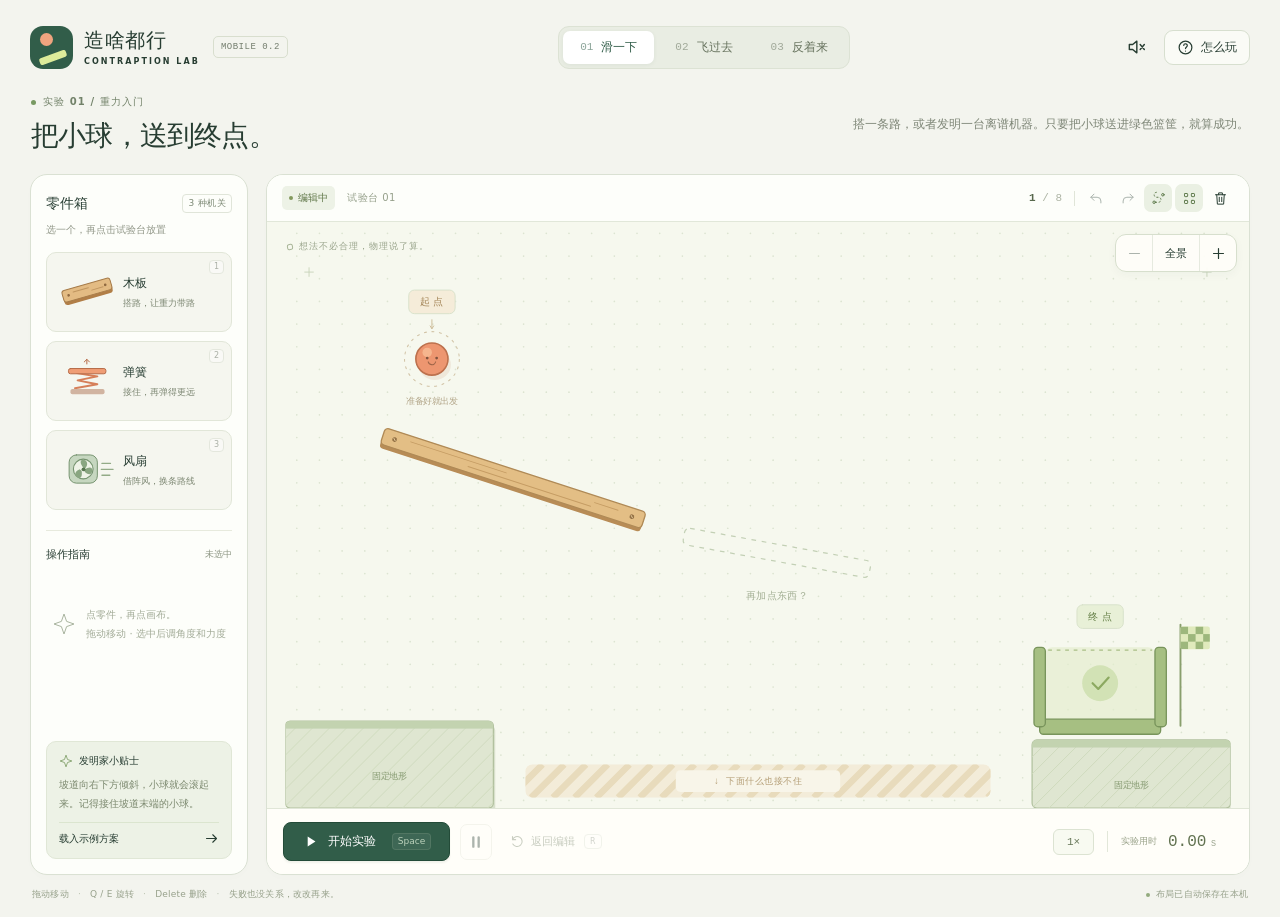
==== index.html @ 32b2cda2 "Add files via upload" ====
<!doctype html>
<html lang="zh-CN">
<head>
  <meta charset="utf-8">
  <meta name="viewport" content="width=device-width, initial-scale=1, viewport-fit=cover">
  <meta name="theme-color" content="#f3f4ee">
  <meta name="apple-mobile-web-app-capable" content="yes">
  <meta name="apple-mobile-web-app-status-bar-style" content="default">
  <meta name="description" content="造啥都行：用木板、弹簧与风扇，把小球送到终点。可离线游玩的物理建造解谜 Demo。">
  <title>造啥都行 — 触屏发明工坊</title>
  <link rel="icon" href="data:image/svg+xml,%3Csvg xmlns='http://www.w3.org/2000/svg' viewBox='0 0 64 64'%3E%3Crect width='64' height='64' rx='18' fill='%232f5a48'/%3E%3Ccircle cx='24' cy='22' r='10' fill='%23ed986f'/%3E%3Cpath d='M14 44 49 32 53 43 18 55Z' fill='%23dfed9c'/%3E%3C/svg%3E">
  <link rel="stylesheet" href="styles.css">
</head>
<body>
<svg class="svg-defs" aria-hidden="true" xmlns="http://www.w3.org/2000/svg"><defs>
  <symbol id="i-play" viewBox="0 0 24 24"><path d="m8 5 11 7-11 7Z" fill="currentColor" stroke="none"/></symbol>
  <symbol id="i-pause" viewBox="0 0 24 24"><path d="M8 5v14M16 5v14" stroke-width="3.5"/></symbol>
  <symbol id="i-reset" viewBox="0 0 24 24"><path d="M4 9a8 8 0 1 1 .5 7M4 4v5h5"/></symbol>
  <symbol id="i-undo" viewBox="0 0 24 24"><path d="m8 5-5 5 5 5M3 10h10a6 6 0 0 1 6 6v3"/></symbol>
  <symbol id="i-redo" viewBox="0 0 24 24"><path d="m16 5 5 5-5 5M21 10H11a6 6 0 0 0-6 6v3"/></symbol>
  <symbol id="i-grid" viewBox="0 0 24 24"><rect x="4" y="4" width="5" height="5" rx="1"/><rect x="15" y="4" width="5" height="5" rx="1"/><rect x="4" y="15" width="5" height="5" rx="1"/><rect x="15" y="15" width="5" height="5" rx="1"/></symbol>
  <symbol id="i-trash" viewBox="0 0 24 24"><path d="M4 6h16M9 6V3h6v3M6 6l1 15h10l1-15M10 10v7M14 10v7"/></symbol>
  <symbol id="i-arrow" viewBox="0 0 24 24"><path d="M4 12h16m-6-6 6 6-6 6"/></symbol>
  <symbol id="i-help" viewBox="0 0 24 24"><circle cx="12" cy="12" r="9"/><path d="M9.5 9a2.5 2.5 0 0 1 5 .5c0 1.5-2.5 2-2.5 4M12 17h.01"/></symbol>
  <symbol id="i-sound" viewBox="0 0 24 24"><path d="M4 9h4l5-4v14l-5-4H4ZM17 8a6 6 0 0 1 0 8M20 5a10 10 0 0 1 0 14"/></symbol>
  <symbol id="i-mute" viewBox="0 0 24 24"><path d="M4 9h4l5-4v14l-5-4H4ZM17 9l5 6M22 9l-5 6"/></symbol>
  <symbol id="i-check" viewBox="0 0 24 24"><path d="m5 12 5 5L20 7"/></symbol>
  <symbol id="i-close" viewBox="0 0 24 24"><path d="m6 6 12 12M18 6 6 18"/></symbol>
  <symbol id="i-spark" viewBox="0 0 24 24"><path d="m12 2 2.6 7.4L22 12l-7.4 2.6L12 22l-2.6-7.4L2 12l7.4-2.6Z"/></symbol>
  <symbol id="i-path" viewBox="0 0 24 24"><circle cx="5" cy="18" r="2"/><circle cx="19" cy="6" r="2"/><path d="M7 18h5a4 4 0 0 0 0-8H9a4 4 0 0 1 0-8" stroke-dasharray="2 4"/></symbol>
  <symbol id="i-plus" viewBox="0 0 24 24"><path d="M12 5v14M5 12h14"/></symbol>
  <symbol id="i-minus" viewBox="0 0 24 24"><path d="M5 12h14"/></symbol>
  <symbol id="i-fit" viewBox="0 0 24 24"><path d="M8 3H3v5M16 3h5v5M3 16v5h5M21 16v5h-5"/><rect x="8" y="8" width="8" height="8" rx="1"/></symbol>
  <symbol id="i-expand" viewBox="0 0 24 24"><path d="M8 3H3v5M16 3h5v5M3 16v5h5M21 16v5h-5M3 3l6 6M21 3l-6 6M3 21l6-6M21 21l-6-6"/></symbol>
  <symbol id="i-more" viewBox="0 0 24 24"><circle cx="5" cy="12" r="1.4"/><circle cx="12" cy="12" r="1.4"/><circle cx="19" cy="12" r="1.4"/></symbol>
</defs></svg>
<div class="app">
  <header class="topbar">
    <a class="brand" href="#" aria-label="造啥都行 首页" id="home-link">
      <span class="brand-mark"><span class="brand-ball"></span><span class="brand-plank"></span></span>
      <span class="brand-type">造啥都行<span>CONTRAPTION LAB</span></span>
      <span class="demo-tag">MOBILE 0.2</span>
    </a>
    <nav class="level-tabs" aria-label="选择关卡" id="level-tabs"></nav>
    <div class="header-actions">
      <button class="icon-button compact-only" id="focus-btn" aria-label="进入专注视图" aria-pressed="false" title="专注视图"><svg><use href="#i-expand"/></svg></button>
      <button class="icon-button" id="sound-btn" title="开启音效" aria-label="开启音效" aria-pressed="false"><svg><use href="#i-mute"/></svg></button>
      <button class="help-button" id="help-btn"><svg><use href="#i-help"/></svg><span>怎么玩</span></button>
    </div>
  </header>
  <section class="intro" aria-labelledby="level-title">
    <div><div class="eyebrow"><span class="tiny-dot"></span><span id="chapter-label">实验 01 / 重力入门</span></div>
      <h1 id="level-title">把小球，送到终点。</h1></div>
    <p id="level-desc">搭一条路，或者发明一台离谱机器。<br>没有标准答案，能到就行。</p>
  </section>
  <main class="workspace">
    <aside class="parts-panel" aria-label="零件箱及零件属性">
      <div class="panel-heading"><h2>零件箱</h2><span class="small-tag">3 种机关</span><button class="mobile-example compact-only" id="mobile-example-btn"><svg><use href="#i-spark"/></svg>看示例</button></div>
      <p class="panel-note">选一个，再点击试验台放置</p>
      <div class="parts-list">
        <button class="part-card" data-tool="plank" aria-pressed="false" title="木板（快捷键 1）：点击选取，再点击试验台放置；也可以拖入">
          <span class="part-art plank-art"><svg viewBox="0 0 96 54" aria-hidden="true"><g transform="rotate(-16 48 27)"><rect x="10" y="18" width="76" height="20" rx="5" fill="#b17e47"/><rect x="10" y="15" width="76" height="18" rx="4" fill="#e3bb83" stroke="#a67b49" stroke-width="1.5"/><path d="M27 21h24m4 5h18" stroke="#c09660" stroke-width="1.5" stroke-linecap="round"/><circle cx="19" cy="24" r="2" fill="#906940"/><circle cx="77" cy="24" r="2" fill="#906940"/></g></svg></span>
          <span class="part-copy"><strong>木板</strong><small>搭路，让重力带路</small></span><kbd>1</kbd>
        </button>
        <button class="part-card" data-tool="spring" aria-pressed="false" title="弹簧（快捷键 2）：朝着弹射面的法线方向弹射小球">
          <span class="part-art spring-art"><svg viewBox="0 0 96 58" aria-hidden="true"><path d="m29 40 34-6-30-6 30-6-31-5" fill="none" stroke="#d67f59" stroke-width="3" stroke-linejoin="round"/><rect x="19" y="10" width="57" height="8" rx="3" fill="#ef9d75" stroke="#b66b48" stroke-width="1.5"/><rect x="22" y="41" width="52" height="8" rx="3" fill="#d1b4a1"/><path d="M47 3v-7m-4 4 4-4 4 4" fill="none" stroke="#b66b48" stroke-width="1.5"/></svg></span>
          <span class="part-copy"><strong>弹簧</strong><small>接住，再弹得更远</small></span><kbd>2</kbd>
        </button>
        <button class="part-card" data-tool="fan" aria-pressed="false" title="风扇（快捷键 3）：沿箭头方向持续施力">
          <span class="part-art fan-art"><svg viewBox="0 0 96 58" aria-hidden="true"><rect x="20" y="6" width="43" height="43" rx="11" fill="#c6d7c0" stroke="#75936f" stroke-width="1.5"/><circle cx="41.5" cy="27.5" r="15" fill="#eef3e7" stroke="#75936f"/><g fill="#89a681"><path d="M42 26C27 7 56 11 45 26ZM43 29C61 15 58 45 44 32ZM39 30C43 52 18 36 36 28Z"/></g><circle cx="42" cy="28" r="3" fill="#57764f"/><path d="M70 19h13M69 28h18M70 37h12" stroke="#93ab87" stroke-width="2" stroke-linecap="round"/></svg></span>
          <span class="part-copy"><strong>风扇</strong><small>借阵风，换条路线</small></span><kbd>3</kbd>
        </button>
      </div>
      <section class="inspector" id="inspector" aria-labelledby="inspector-title">
        <div class="inspector-heading"><strong id="inspector-title">零件设置</strong><span id="inspector-caption">未选中</span><button class="compact-only selection-close" id="deselect-btn" aria-label="取消选择或放置"><svg><use href="#i-close"/></svg></button></div>
        <div id="selection-empty" class="selection-empty"><svg><use href="#i-spark"/></svg><p><strong>点零件，再点画布。</strong><span>拖动移动 · 选中后调角度和力度</span></p></div>
        <div id="selection-controls" hidden>
          <div class="property-row"><label>旋转角度</label><output id="angle-value">18°</output></div>
          <div class="angle-buttons"><button id="rotate-left" title="逆时针旋转 15°（Q）">↶ <span>15°</span></button><button id="rotate-right" title="顺时针旋转 15°（E）">↷ <span>15°</span></button><button id="delete-btn" title="删除选中零件（Delete）" aria-label="删除选中零件"><svg><use href="#i-trash"/></svg></button></div>
          <div class="property-row"><label for="property-slider" id="property-label">木板长度</label><output id="property-value">240</output></div>
          <input type="range" id="property-slider" min="140" max="340" step="10" value="240">
          <p class="property-tip" id="property-tip">长一点，也许刚好接得住。</p>
        </div>
      </section>
      <div class="hint-card"><div class="hint-title"><svg><use href="#i-spark"/></svg>发明家小贴士</div><p id="hint-text">坡道向右下方倾斜，小球就会滚起来。</p><button id="example-btn">载入示例方案 <svg><use href="#i-arrow"/></svg></button></div>
    </aside>
    <section class="lab-panel" aria-label="物理试验台">
      <div class="lab-topbar">
        <div class="stage-status"><span class="status-pill" id="status-pill"><span></span><b id="status-text">编辑中</b></span><span class="stage-label" id="stage-label">试验台 01</span><span class="compact-only mobile-clock" id="mobile-time">0.00s</span></div>
        <div class="stage-tools"><span class="part-count" title="已使用的零件数量"><b id="part-count">1</b><span> / 8</span></span><span class="tool-divider"></span><button class="icon-button" id="undo-btn" aria-label="撤销" title="撤销（Ctrl / ⌘ + Z）"><svg><use href="#i-undo"/></svg></button><button class="icon-button" id="redo-btn" aria-label="重做" title="重做（Ctrl / ⌘ + Shift + Z）"><svg><use href="#i-redo"/></svg></button><button class="icon-button toggle-button" id="path-btn" aria-label="显示运动轨迹" title="显示运动轨迹" aria-pressed="true"><svg><use href="#i-path"/></svg></button><button class="icon-button toggle-button" id="grid-btn" aria-label="显示辅助网格" title="显示辅助网格" aria-pressed="true"><svg><use href="#i-grid"/></svg></button><button class="icon-button" id="clear-btn" aria-label="清空零件" title="清空零件（可以撤销）"><svg><use href="#i-trash"/></svg></button><button class="icon-button compact-only" id="more-btn" aria-label="更多试验台选项" aria-expanded="false" aria-controls="more-menu"><svg><use href="#i-more"/></svg></button></div>
        <div class="mobile-menu compact-only" id="more-menu" hidden><button id="mobile-path-btn" aria-pressed="true"><svg><use href="#i-path"/></svg>显示运动轨迹<span>开</span></button><button id="mobile-grid-btn" aria-pressed="true"><svg><use href="#i-grid"/></svg>显示辅助网格<span>开</span></button><button id="mobile-clear-btn"><svg><use href="#i-trash"/></svg>清空所有零件<span>可撤销</span></button></div>
      </div>
      <div class="board-wrap" id="board-wrap">
        <canvas id="board" tabindex="0" aria-label="物理游戏画布。点选零件，再点画布放置；拖动零件移动；双指缩放和平移。选中后可用下方按钮旋转。电脑也可用 Q、E 旋转。" aria-describedby="canvas-help">你的浏览器不支持 Canvas。请使用支持 Canvas 的现代浏览器。</canvas>
        <span class="board-corner-label"><span></span>想法不必合理，物理说了算。</span>
        <div class="view-controls" role="group" aria-label="画布视图"><button id="zoom-out" aria-label="缩小画布"><svg><use href="#i-minus"/></svg></button><button id="zoom-fit" aria-label="查看完整试验台" title="回到全景"><span id="zoom-value">全景</span></button><button id="zoom-in" aria-label="放大画布"><svg><use href="#i-plus"/></svg></button></div>
        <span class="gesture-hint compact-only" id="gesture-hint">双指缩放 · 空白处拖动画面</span>
        <div id="placement-banner" class="placement-banner" hidden>点击放置 · Q / E 旋转 · Esc 取消</div>
        <div class="result-card" id="result-card" role="status" hidden>
          <div class="result-icon" id="result-icon"><svg><use href="#i-check"/></svg></div>
          <div><div class="result-eyebrow" id="result-eyebrow">DELIVERY COMPLETE</div><h2 id="result-title">这也能行！</h2><p id="result-desc">成功把小球送到了终点。</p></div>
          <div class="result-actions"><button id="result-edit" class="secondary-button">继续改造</button><button id="result-next" class="primary-button">下一关 <svg><use href="#i-arrow"/></svg></button></div>
        </div>
        <div class="toast" id="toast" role="status" aria-live="polite" hidden></div>
      </div>
      <div class="play-toolbar">
        <div class="play-actions"><button class="primary-button play-button" id="play-btn"><svg><use href="#i-play"/></svg><span>开始实验</span><kbd>Space</kbd></button><button class="icon-button pause-button" id="pause-btn" aria-label="暂停实验" title="暂停 / 继续（空格）" disabled><svg><use href="#i-pause"/></svg></button><button class="reset-button" id="edit-btn" disabled><svg><use href="#i-reset"/></svg><span>返回编辑</span><kbd>R</kbd></button></div>
        <div class="play-stats"><button class="speed-button" id="speed-btn" title="切换正常速度 / 半速慢放" aria-label="当前为正常速度，点击切换半速慢放">1×</button><span class="stat-separator"></span><div class="time-display"><span>实验用时</span><b id="time-value">0.00<span>s</span></b></div></div>
      </div>
    </section>
  </main>
  <footer class="footer"><p id="canvas-help"><span class="desktop-help">拖动移动 <span>·</span> Q / E 旋转 <span>·</span> Delete 删除 <span>·</span> </span>失败也没关系，改改再来。</p><span class="save-status" id="save-status"><span></span>布局自动保存在本机</span></footer>
</div>
<dialog id="help-dialog" class="help-dialog">
  <button class="icon-button dialog-close" id="close-help" aria-label="关闭帮助"><svg><use href="#i-close"/></svg></button>
  <div class="eyebrow"><span class="tiny-dot"></span>发明家入门指南</div>
  <h2>造得离谱，也能靠谱。</h2><p class="dialog-lead">目标只有一个：让橙色小球落进绿色篮筐，并停留片刻。</p>
  <div class="help-steps"><div><b>01</b><p><strong>搭建你的机关</strong>选择零件，再点画布放置；也可以直接把零件拖进去。点同一零件按钮可取消放置。</p></div><div><b>02</b><p><strong>给它一点调整</strong>拖动移动，用下方按钮旋转和删除，长按角度按钮可连续旋转。电脑也可用 Q / E 和 Delete。</p></div><div><b>03</b><p><strong>让物理接手</strong>点「开始实验」观看。手机上再点同一按钮即可暂停或继续；「返回编辑」会保留上一轮轨迹。电脑也可按空格或 R。</p></div></div>
  <div class="help-note"><strong>关于这个 Demo</strong><p>这是“小球＋固定机关”的玩法验证版。木板、弹簧和风扇固定在试验台上；弹簧和风扇会主动给小球施力。不是完整的结构破坏或多刚体沙盒。</p><p>触屏技巧：双指捏合缩放、双指或空白处拖动平移。「全景」重置视图，右上角可切换专注视图。手指拖动零件时会出现局部放大镜。游戏不会上传布局；慢放不改变物理参数。</p></div>
  <button class="primary-button dialog-start" id="help-start">懂了，开始发明 <svg><use href="#i-arrow"/></svg></button>
</dialog>
<script src="physics.js"></script>
<script src="levels.js"></script>
<script src="app.js"></script>
</body>
</html>
---- styles.css ----
:root{color-scheme:light;--ink:#273d32;--muted:#677264;--green:#315d49;--green-dark:#224835;--paper:#f3f4ee;--line:#dde2d6;--pale:#edf2e7;--orange:#e88863;--radius:17px;font-family:Inter,"SF Pro Display","PingFang SC","Microsoft YaHei","Noto Sans CJK SC",system-ui,sans-serif;font-synthesis:none}
*{box-sizing:border-box}body{margin:0;background:var(--paper);color:var(--ink);font-size:14px}button,a,input{-webkit-tap-highlight-color:transparent}button{font:inherit;color:inherit;cursor:pointer;border:0;background:none;touch-action:manipulation}button:disabled{opacity:.38;cursor:not-allowed}button:focus-visible,a:focus-visible,input:focus-visible,canvas:focus-visible{outline:3px solid #cb8d59;outline-offset:3px}button:not(:disabled){transition:background .15s,box-shadow .15s,transform .15s}button:not(:disabled):active{transform:translateY(1px)}button svg,svg.icon{width:20px;height:20px;fill:none;stroke:currentColor;stroke-width:1.7;stroke-linecap:round;stroke-linejoin:round;flex-shrink:0}svg use{pointer-events:none}[hidden]{display:none!important}.svg-defs{position:absolute;width:0;height:0;overflow:hidden}kbd{font-family:inherit;font-size:10px;font-weight:500;border:1px solid var(--line);padding:2px 5px;border-radius:4px;color:#8b9287;line-height:1.2;background:#fff9}h1,h2,p{margin:0}button:disabled:hover{box-shadow:none}
.app{max-width:1536px;margin:auto;padding:24px 30px 16px}.topbar{height:46px;display:flex;align-items:center;justify-content:space-between;gap:18px}.brand{display:flex;align-items:center;gap:11px;text-decoration:none;color:inherit;flex-shrink:0}.brand-mark{display:block;width:43px;height:43px;background:var(--green);border-radius:13px;position:relative;overflow:hidden}.brand-ball{width:13px;height:13px;border-radius:50%;background:#f0a47f;position:absolute;left:10px;top:7px}.brand-plank{position:absolute;background:#ddeb9a;left:9px;top:28px;width:28px;height:7px;border-radius:2px;transform:rotate(-20deg)}.brand-type{font-size:20px;font-weight:850;letter-spacing:.5px;line-height:1.25}.brand-type>span{display:block;font-size:8px;font-weight:650;letter-spacing:2.05px;margin-top:4px}.demo-tag{font-family:ui-monospace,monospace;font-size:9px;color:#737d6d;padding:5px 7px;border:1px solid #d8dece;border-radius:5px;margin-left:2px;letter-spacing:.5px}.level-tabs{display:flex;gap:4px;border:1px solid #dce2d4;border-radius:11px;padding:4px;background:#e9ede3}.level-tab{padding:8px 17px;display:flex;align-items:center;gap:8px;border-radius:7px;color:#68745f;font-size:12px;font-weight:600;white-space:nowrap}.level-tab .tab-num{font:11px ui-monospace,monospace;opacity:.55}.level-tab.active{background:#fff;color:var(--green);box-shadow:0 1px 4px #243e3410}.level-tab:not(.active):hover{background:#ffffff70}.level-tab .tab-done{width:11px;color:var(--green);font-size:11px}.header-actions{display:flex;align-items:center;gap:12px}.icon-button{display:inline-flex;align-items:center;justify-content:center;width:32px;height:32px;border-radius:7px;flex-shrink:0}.icon-button:not(:disabled):hover{background:#eaf0e3}.help-button{display:flex;align-items:center;gap:7px;border:1px solid #d7dfcf;border-radius:9px;padding:8px 12px;font-size:12px;font-weight:600;background:#fafbf6}.help-button svg{width:17px;height:17px}.help-button:hover{background:white}
.intro{display:flex;align-items:center;justify-content:space-between;gap:20px;margin:22px 1px 18px;min-height:64px}.eyebrow{display:flex;align-items:center;gap:7px;font-size:10px;letter-spacing:1.1px;font-weight:600;color:#728269;margin-bottom:9px}.tiny-dot{height:5px;width:5px;background:#789962;border-radius:50%}h1{font-size:28px;font-weight:750;letter-spacing:-.8px;line-height:1.25}.intro>p{font-size:12px;line-height:1.9;color:#7e8677;max-width:400px;text-align:right}.workspace{display:grid;grid-template-columns:218px minmax(0,1fr);gap:18px;align-items:stretch}.parts-panel,.lab-panel{background:#fdfefa;border:1px solid #dae1d3;border-radius:var(--radius);box-shadow:0 3px 8px #36502b03}.parts-panel{padding:19px 15px 15px;display:flex;flex-direction:column;gap:0}.panel-heading{display:flex;align-items:center;justify-content:space-between}.panel-heading h2{font-size:14px;font-weight:750}.small-tag{font-size:9px;color:#7c8874;border:1px solid #e0e5d9;border-radius:4px;padding:2px 5px;letter-spacing:.4px}.panel-note{font-size:10px;color:#909687;margin:9px 0 15px;line-height:1.5}.parts-list{display:flex;flex-direction:column;gap:9px}.part-card{display:flex;align-items:center;text-align:left;background:#f5f6ef;border:1px solid #e1e6d8;border-radius:10px;position:relative;min-height:80px;padding:11px 9px;gap:4px;touch-action:none}.part-card:not(:disabled):hover{background:#edf2e5;border-color:#a4b797}.part-card.active{border-color:var(--green);background:#e7efe0;box-shadow:0 0 0 1px var(--green)}.part-art{width:63px;flex-shrink:0;display:flex}.part-art svg{width:63px;height:48px;stroke:none}.part-copy{display:flex;flex-direction:column;gap:5px}.part-copy strong{font-size:12px;font-weight:650}.part-copy small{font-size:9px;color:#7e8874;white-space:nowrap}.part-card>kbd{position:absolute;right:7px;top:7px;font-size:8px;padding:1px 4px;opacity:.7}.inspector{margin-top:20px;border-top:1px solid #e7eadd;padding-top:16px;min-height:164px}.inspector-heading{display:flex;align-items:center;justify-content:space-between;margin-bottom:13px}.inspector-heading strong{font-size:11px}.inspector-heading>span{font-size:9px;color:#8b9481}.selection-empty{height:98px;display:flex;gap:10px;align-items:center;justify-content:center;color:#a2ab97}.selection-empty>svg{width:24px;height:24px;fill:none;stroke:#aab5a0;stroke-width:1}.selection-empty p{font-size:10px;line-height:1.9}.property-row{display:flex;align-items:center;justify-content:space-between;font-size:10px;color:#75806a;margin-bottom:7px}.property-row output{font-family:ui-monospace,monospace;color:var(--ink);font-size:10px;font-weight:600}.angle-buttons{display:flex;gap:6px;margin-bottom:14px}.angle-buttons button{border:1px solid #dfe5d5;border-radius:5px;height:30px;flex:1;display:flex;gap:6px;align-items:center;justify-content:center;font-size:17px;background:#f8faf3}.angle-buttons button span{font-size:10px}.angle-buttons button:last-child{flex:0 0 30px}.angle-buttons button svg{width:13px;height:13px}.angle-buttons button:hover{background:#e9f0df}.property-tip{font-size:9px;color:#939c88;margin:7px 0 0;line-height:1.5}input[type=range]{width:100%;accent-color:var(--green);height:14px;margin:0;cursor:pointer}.hint-card{margin-top:auto;background:#edf2e6;border-radius:10px;padding:12px 12px 8px;border:1px solid #e0e7d6}.hint-title{display:flex;align-items:center;gap:6px;font-size:10px;font-weight:650}.hint-title svg{width:14px;height:14px;fill:none;stroke:#74965a;stroke-width:1.3}.hint-card p{font-size:10px;color:#7b886e;line-height:1.85;margin:8px 0 9px}.hint-card button{display:flex;align-items:center;justify-content:space-between;width:100%;padding:8px 0 4px;font-size:10px;font-weight:650;border-top:1px solid #dbe5cf}.hint-card button svg{width:15px;height:15px}.hint-card button:hover{color:#70904e}
.lab-panel{overflow:hidden;min-width:0;display:flex;flex-direction:column}.lab-topbar{height:47px;min-height:47px;display:flex;align-items:center;justify-content:space-between;padding:0 15px;gap:10px;border-bottom:1px solid #e1e7d9;background:#fdfefa}.stage-status{display:flex;align-items:center;gap:12px}.status-pill{display:flex;align-items:center;gap:5px;border-radius:5px;background:#edf2e6;padding:5px 7px;color:#607749;font-size:10px;white-space:nowrap}.status-pill>span{width:4px;height:4px;background:#82995d;border-radius:50%}.status-pill b{font-weight:600}.status-pill.running{background:#f9ecd9;color:#9d7239}.status-pill.running>span{background:#c68c42}.status-pill.won{background:#dfeddb;color:#477139}.status-pill.lost{background:#fae9df;color:#a86943}.status-pill.paused{background:#e9edf1;color:#68818a}.stage-label{font-size:10px;color:#96a08b;letter-spacing:.5px}.stage-tools{display:flex;align-items:center;gap:3px}.part-count{font:11px ui-monospace,monospace;color:#acb3a3;margin-right:5px;white-space:nowrap}.part-count b{color:#58684d}.tool-divider{height:15px;width:1px;background:#e0e5d8;margin:0 4px}.stage-tools .icon-button{width:28px;height:28px}.stage-tools svg{width:15px;height:15px;stroke-width:1.6}.toggle-button[aria-pressed=true]{background:#eaf0e3;color:#607b4e}.board-wrap{height:clamp(370px,calc(100dvh - 314px),690px);position:relative;background:#f6f8ee;overflow:hidden;isolation:isolate}canvas{width:100%;height:100%;display:block;touch-action:none;user-select:none;outline-offset:-4px!important}.board-corner-label{position:absolute;top:18px;left:20px;color:#99a48b;font-size:9px;letter-spacing:1px;pointer-events:none;display:flex;align-items:center;gap:6px}.board-corner-label>span{border:1px solid #a9b698;width:6px;height:6px;border-radius:2px;transform:rotate(-10deg)}.placement-banner{position:absolute;bottom:15px;left:50%;transform:translateX(-50%);padding:9px 15px;border:1px solid #bfd0ad;border-radius:8px;background:#f8fbeeeb;font-size:11px;white-space:nowrap;pointer-events:none;box-shadow:0 3px 8px #27452606}.play-toolbar{display:flex;align-items:center;justify-content:space-between;gap:10px;min-height:66px;padding:12px 16px;background:#fffef9;border-top:1px solid #e0e6d7}.play-actions,.play-stats{display:flex;align-items:center;gap:10px}.primary-button{background:var(--green);color:#fff;display:inline-flex;align-items:center;justify-content:center;gap:9px;border-radius:8px;padding:11px 17px;font-size:12px;font-weight:600;border:1px solid #234b38;box-shadow:0 2px 2px #183a2510}.primary-button:not(:disabled):hover{background:var(--green-dark);box-shadow:0 3px 8px #1e3a2220}.primary-button svg{width:17px;height:17px}.play-button{min-width:167px;padding:10px 12px}.play-button kbd{background:#fff1;color:#bbd1bb;border-color:#7b968150;font-size:9px;margin-left:7px}.pause-button{height:36px;width:32px;border:1px solid #e1e5d8}.pause-button svg{width:16px;height:16px}.reset-button{display:flex;align-items:center;gap:6px;color:#738067;font-size:11px;padding:9px 8px;white-space:nowrap}.reset-button svg{width:15px;height:15px}.reset-button kbd{font-size:8px;margin-left:3px}.reset-button:not(:disabled):hover{color:var(--green)}.speed-button{border:1px solid #dce3d2;background:#f8faf1;min-width:41px;padding:6px 9px;font-size:11px;border-radius:6px;font-family:ui-monospace,monospace;color:#68785a}.speed-button:hover{background:#e9f0df}.time-display{display:flex;gap:11px;align-items:center;font-size:9px;color:#97a087}.time-display b{font-family:ui-monospace,"SFMono-Regular",Consolas,monospace;font-weight:500;color:#617250;font-size:16px;min-width:65px;font-variant-numeric:tabular-nums}.time-display b span{font-size:10px;margin-left:4px;color:#a2ab96}.stat-separator{width:1px;height:21px;background:#e2e7d9;margin:0 3px}.footer{display:flex;align-items:center;justify-content:space-between;gap:12px;margin:13px 2px 0;font-size:9px;color:#97a18b;letter-spacing:.2px}.footer p span>span{padding:0 6px;color:#bbc2b1}.save-status{display:flex;align-items:center;gap:6px;white-space:nowrap}.save-status>span{height:4px;width:4px;background:#93aa7e;border-radius:50%}
.result-card{position:absolute;z-index:5;width:360px;max-width:calc(100% - 32px);bottom:22px;left:50%;transform:translateX(-50%);padding:20px;border:1px solid #c7d5b8;border-radius:16px;background:#fffef8f5;box-shadow:0 12px 35px #203c2c20;display:grid;grid-template-columns:42px 1fr;gap:14px;backdrop-filter:blur(10px);animation:appear .25s ease-out}.result-icon{width:42px;height:42px;background:#e4edc9;border-radius:50%;display:flex;align-items:center;justify-content:center;color:#5b7c36}.result-icon svg{width:25px;height:25px;fill:none;stroke:currentColor;stroke-width:2;stroke-linecap:round;stroke-linejoin:round}.result-eyebrow{font-size:8px;color:#8fa073;letter-spacing:1.7px;margin-bottom:6px}.result-card h2{font-size:23px;letter-spacing:-.8px;margin-bottom:5px}.result-card p{color:#859075;font-size:10px;line-height:1.8}.result-actions{display:flex;gap:9px;grid-column:1/-1;margin-top:1px}.result-actions button{flex:1;font-size:11px}.secondary-button{border:1px solid #d7decd;border-radius:8px;padding:9px 14px;background:#f6f8ee;font-size:11px}.secondary-button:hover{background:#edf2e1}.result-card.lost{border-color:#e1cbbb}.result-card.lost .result-icon{background:#f6e5d8;color:#bc835c}.result-card.lost .result-eyebrow{color:#b59677}.toast{position:absolute;z-index:8;top:14px;left:50%;transform:translateX(-50%);max-width:90%;padding:10px 16px;background:#2b4638ed;color:#f8faf2;font-size:11px;line-height:1.6;text-align:center;border-radius:8px;box-shadow:0 5px 14px #28433215;pointer-events:none;animation:appear .16s ease-out}.help-dialog{color:var(--ink);background:#fffef8;border:1px solid #d1dbc3;border-radius:22px;width:520px;max-width:calc(100% - 28px);padding:32px;box-shadow:0 20px 70px #14342335}.help-dialog::backdrop{background:#26372e60;backdrop-filter:blur(4px)}.dialog-close{position:absolute;top:15px;right:15px}.help-dialog h2{font-size:28px;letter-spacing:-1px;margin-bottom:12px}.dialog-lead{font-size:12px;line-height:1.9;color:#889378}.help-steps{display:flex;flex-direction:column;gap:17px;margin:25px 0}.help-steps>div{display:flex;gap:14px}.help-steps>div>b{font:13px ui-monospace,monospace;background:#edf2e4;min-width:32px;height:32px;display:flex;align-items:center;justify-content:center;border-radius:9px;color:#8a9e73}.help-steps p{font-size:11px;line-height:1.8;color:#8a937e}.help-steps strong{display:block;font-size:12px;color:#4c6540;margin-bottom:4px}.help-note{padding:14px;background:#f2f5e9;border-radius:10px}.help-note>strong{font-size:11px}.help-note p{font-size:10px;line-height:1.9;color:#899677;margin-top:6px}.dialog-start{width:100%;margin-top:23px}.board-wrap[data-mode=running] canvas{cursor:default}.board-wrap[data-mode=paused] canvas{cursor:default}
@keyframes appear{from{opacity:0;translate:0 7px}to{opacity:1;translate:0 0}}
@media(min-width:1600px){.app{padding-top:32px}.intro{margin-top:29px;margin-bottom:24px}.board-wrap{height:min(690px,calc(100dvh - 338px))}}
@media(max-width:1100px){.app{padding:18px 18px 14px}.demo-tag{display:none}.level-tab{padding:8px 12px}.workspace{grid-template-columns:190px minmax(0,1fr);gap:12px}.parts-panel{padding:16px 11px 12px}.part-art,.part-art svg{width:54px}.part-card{padding:10px 7px}.part-copy small{font-size:8px}.part-copy strong{font-size:11px}.play-toolbar{padding:12px}.play-button{min-width:141px}.play-button kbd{display:none}.time-display>span{display:none}.intro>p{max-width:310px}.stage-label{display:none}.reset-button kbd{display:none}.board-wrap{height:clamp(380px,calc(100dvh - 286px),650px)}}
@media(prefers-reduced-motion:reduce){*,*:before,*:after{animation:none!important;transition:none!important}}

/* MOBILE 0.2 — touch-first, stable-height editor and safe-area-aware action dock. */
html{-webkit-text-size-adjust:100%;text-size-adjust:100%}
.compact-only{display:none}
.selection-empty strong,.selection-empty span{display:block;font-weight:400}
.lab-topbar{position:relative;z-index:7}
.view-controls{position:absolute;right:12px;top:12px;display:flex;align-items:center;z-index:3;background:#fffef9ed;border:1px solid #d7dfcd;border-radius:11px;box-shadow:0 3px 10px #24423109;overflow:hidden}
.view-controls button{height:36px;min-width:36px;display:flex;align-items:center;justify-content:center;padding:0 8px;font-size:11px}
.view-controls button svg{width:17px;height:17px}
.view-controls button:hover{background:#eaf0df}
#zoom-fit{min-width:48px;border-left:1px solid #e6eadf;border-right:1px solid #e6eadf;font-variant-numeric:tabular-nums}
#board{-webkit-touch-callout:none}
input[type=range]{touch-action:pan-y}
.mobile-menu{position:absolute;right:8px;top:calc(100% + 4px);z-index:15;min-width:220px;padding:6px;background:#fffef9;border:1px solid #ccd8bd;border-radius:13px;box-shadow:0 12px 30px #223d3028}
.mobile-menu button{display:flex;width:100%;align-items:center;gap:10px;min-height:48px;padding:8px 10px;font-size:12px;text-align:left;border-radius:8px}
.mobile-menu button svg{width:18px;height:18px}
.mobile-menu button span{margin-left:auto;color:#76876a;font-size:10px}
.mobile-menu button:hover{background:#edf2e5}
.mobile-menu button[aria-pressed=false] span{color:#92998b}
#mobile-clear-btn{border-top:1px solid #e5eadd;border-radius:0 0 8px 8px;color:#9a634a}
body[data-mode=running] .view-controls,body[data-mode=paused] .view-controls{opacity:.78}
@media(max-width:760px), (pointer:coarse) and (max-width:1100px){
  :root{--dock-h:212px}
  html,body{width:100%;height:100%;overflow:hidden;overscroll-behavior:none}
  body{font-size:13px}
  .compact-only{display:inline-flex}
  .app{height:100vh;height:100dvh;max-width:none;display:flex;flex-direction:column;gap:0;padding:max(8px,env(safe-area-inset-top)) max(10px,env(safe-area-inset-right)) max(8px,env(safe-area-inset-bottom)) max(10px,env(safe-area-inset-left));overflow:hidden}
  .topbar{height:96px;min-height:96px;display:grid;grid-template-columns:1fr auto;grid-template-rows:44px 44px;gap:8px 4px;align-items:center}
  .brand{gap:8px;min-width:0}
  .brand-mark{width:36px;height:36px;border-radius:11px}
  .brand-ball{width:11px;height:11px;left:8px;top:6px}
  .brand-plank{top:24px;left:7px;width:25px;height:6px}
  .brand-type{font-size:18px;letter-spacing:.5px}
  .brand-type>span{font-size:7px;letter-spacing:1.3px;margin-top:3px}
  .demo-tag{display:none}
  .header-actions{grid-column:2;grid-row:1;gap:0}
  .header-actions .icon-button,.help-button{width:44px;height:44px;min-height:44px;padding:0;justify-content:center;border:0;background:transparent}
  .header-actions .icon-button svg,.help-button svg{width:19px;height:19px}
  .help-button>span{display:none}
  #focus-btn[aria-pressed=true]{background:#dfead5;color:#315d49}
  .level-tabs{grid-column:1/-1;grid-row:2;padding:0;border-radius:12px;gap:3px;border:0;height:44px;background:#e5eadf;display:flex;align-items:stretch}
  .level-tab{flex:1;min-width:0;justify-content:center;font-size:12px;height:44px;padding:0 5px;border:1px solid transparent;border-radius:11px;gap:6px}
  .level-tab.active{border-color:#d8e1cf;background:#fffef9;box-shadow:0 2px 3px #28423008}
  .level-tab .tab-num{font-size:10px}
  .intro{margin:11px 3px 10px;min-height:37px;display:block}
  .intro>p{display:none}
  .intro .eyebrow{font-size:9px;line-height:12px;margin-bottom:4px;letter-spacing:.3px}
  h1{font-size:20px;line-height:25px;letter-spacing:-.6px}
  .workspace{display:flex;flex-direction:column;flex:1;min-height:0;gap:8px}
  .lab-panel{order:0;flex:1;min-height:0;border-radius:15px;overflow:visible;position:relative}
  .lab-topbar{height:46px;min-height:46px;padding:0 5px 0 10px;border-radius:15px 15px 0 0;gap:0}
  .stage-status{gap:8px;min-width:0}
  .status-pill{font-size:10px;padding:5px 6px;gap:5px;border-radius:5px}
  .mobile-clock{font:10px ui-monospace,monospace;color:#829077;white-space:nowrap;font-variant-numeric:tabular-nums;min-width:40px}
  .stage-label{display:none}
  .stage-tools{gap:0}
  .stage-tools .icon-button{width:44px;height:44px;min-height:44px;border-radius:9px}
  .stage-tools svg{width:18px;height:18px}
  .stage-tools .tool-divider{display:none}
  .part-count{font-size:10px;margin-right:3px}
  #path-btn,#grid-btn,#clear-btn{display:none}
  .board-wrap{height:auto;aspect-ratio:auto;flex:1;min-height:0;border-radius:0 0 15px 15px}
  .board-corner-label{display:none}
  .view-controls{top:8px;right:8px;border-radius:10px}
  .view-controls button{min-width:44px;height:44px;padding:0 6px;font-size:11px}
  #zoom-fit{min-width:48px}
  .gesture-hint{position:absolute;left:12px;bottom:9px;font-size:9px;line-height:14px;letter-spacing:.2px;color:#79896b;pointer-events:none;background:#f6f8eec9;padding:2px 5px;border-radius:4px}
  .placement-banner{font-size:11px;line-height:16px;white-space:normal;max-width:calc(100% - 20px);width:max-content;text-align:center;bottom:9px;padding:7px 12px;border-radius:9px;z-index:4}
  .board-wrap[data-tool] .gesture-hint{display:none}
  .parts-panel{order:1;flex:0 0 var(--dock-h);height:var(--dock-h);min-height:0;padding:7px 10px 8px;border-radius:14px;display:flex;flex-direction:column;gap:0;overflow:hidden;box-shadow:none}
  .panel-heading{height:44px;min-height:44px;margin-bottom:4px}
  .panel-heading h2{font-size:12px;font-weight:750}
  .small-tag,.panel-note,.hint-card{display:none}
  .mobile-example{align-items:center;gap:5px;font-size:11px;height:44px;min-width:88px;padding:0 2px 0 8px;justify-content:flex-end;position:relative;z-index:1;color:#557340}
  .mobile-example svg{width:15px;height:15px}
  .parts-list{display:flex;flex-direction:row;gap:7px;min-height:54px;height:54px}
  .part-card{min-height:54px;min-width:0;flex:1;flex-direction:row;padding:4px 6px;gap:3px;border-radius:10px;align-items:center;justify-content:center;text-align:left;user-select:none;-webkit-user-select:none;-webkit-touch-callout:none}
  .part-art,.part-art svg{width:44px;height:34px}
  .part-copy{gap:0}
  .part-copy strong{font-size:12px;white-space:nowrap}
  .part-copy small,.part-card>kbd{display:none}
  .inspector{margin-top:7px;padding-top:5px;border-top:1px solid #e5eadd;min-height:0;flex:1;position:relative}
  .inspector-heading{height:20px;margin-bottom:2px;gap:8px;justify-content:flex-start}
  .inspector-heading strong{font-size:10px;line-height:16px;color:#69785d}
  .inspector-heading>span{font-size:10px;color:#819075}
  .selection-close{position:absolute;right:-5px;top:0;width:44px;height:44px;align-items:center;justify-content:center;color:#87937c;z-index:2}
  .selection-close svg{width:16px;height:16px}
  .selection-empty{display:flex;align-items:center;justify-content:flex-start;height:52px;gap:12px;padding:0 6px;color:#7a8b6b}
  .selection-empty>svg{width:24px;height:24px;flex-shrink:0;stroke:#9aad82}
  .selection-empty strong{font-size:12px;font-weight:600;color:#60744f;line-height:21px}
  .selection-empty span{font-size:10px;line-height:19px;color:#86957a}
  #selection-controls{display:grid;grid-template-columns:1fr 1fr;gap:2px 12px;align-items:center;margin-top:0}
  #selection-controls .property-row:first-child{grid-column:1;grid-row:1}
  #selection-controls .angle-buttons{grid-column:1;grid-row:2;margin:0}
  #selection-controls .property-row:nth-child(3){grid-column:2;grid-row:1;padding-right:28px}
  #selection-controls input{grid-column:2;grid-row:2;min-height:44px;height:44px}
  .property-row{font-size:10px;margin-bottom:0;line-height:13px}
  .property-row output{font-size:10px}
  .angle-buttons{gap:4px}
  .angle-buttons button{height:44px;min-height:44px;min-width:44px;border-radius:7px;font-size:21px;gap:2px;padding:0 4px;touch-action:none}
  .angle-buttons button span{font-size:10px}
  .angle-buttons button:last-child{flex:0 0 44px}
  .angle-buttons button svg{width:17px;height:17px}
  .property-tip{display:none}
  input[type=range]{-webkit-appearance:none;appearance:none;background:transparent;padding:0 2px}
  input[type=range]::-webkit-slider-runnable-track{height:7px;background:#dce5d1;border-radius:9px}
  input[type=range]::-webkit-slider-thumb{-webkit-appearance:none;width:25px;height:25px;background:#315d49;border:4px solid #fffef9;border-radius:50%;margin-top:-9px;box-shadow:0 1px 4px #315d4940}
  input[type=range]::-moz-range-track{height:7px;background:#dce5d1;border-radius:9px}
  input[type=range]::-moz-range-thumb{width:17px;height:17px;background:#315d49;border:4px solid #fffef9;border-radius:50%}
  .play-toolbar{flex:0 0 62px;min-height:62px;margin-top:8px;border:1px solid #d9e2cf;border-radius:14px;padding:7px;gap:6px;background:#fffef9;box-shadow:0 4px 12px #2b443507}
  .play-actions{gap:6px;flex:1;min-width:0}
  .play-button{flex:1;min-width:90px;height:46px;font-size:13px;padding:8px 10px;gap:7px;border-radius:10px;white-space:nowrap}
  .play-button svg{width:18px;height:18px}
  .play-button kbd,.reset-button kbd,.pause-button{display:none}
  .reset-button{height:46px;min-width:90px;padding:5px 7px;justify-content:center;font-size:11px;border:1px solid #e0e6d8;border-radius:10px;gap:4px;color:#60744f}
  .reset-button svg{width:16px;height:16px}
  .play-stats{gap:0;flex:0 0 44px}
  .speed-button{height:46px;min-width:44px;padding:0 4px;font-size:11px;border-radius:10px}
  .time-display,.stat-separator,.footer{display:none}
  .result-card{bottom:35px;width:310px;max-width:calc(100% - 24px);padding:15px;gap:8px 12px;border-radius:15px;z-index:6}
  .result-icon{width:36px;height:36px}
  .result-card h2{font-size:21px}
  .result-eyebrow{font-size:7px}
  .result-card p{font-size:11px;line-height:1.6}
  .result-actions{gap:7px}
  .result-actions button{min-height:44px;font-size:12px;padding:8px}
  .toast{font-size:11px;top:64px;max-width:calc(100% - 24px);width:max-content;padding:8px 12px;z-index:10}
  .help-dialog{padding:27px 20px 20px;border-radius:19px;max-height:calc(100dvh - 32px);overflow-y:auto;overscroll-behavior:contain}
  .dialog-close{width:44px;height:44px;top:6px;right:7px}
  .help-dialog h2{font-size:24px;margin-top:10px}
  .help-steps{margin:18px 0;gap:14px}
  .help-steps p{font-size:12px}
  .help-note p{font-size:11px}
  .dialog-start{min-height:46px;margin-top:16px}
  body[data-mode=running] .gesture-hint,body[data-mode=won] .gesture-hint,body[data-mode=lost] .gesture-hint{display:none}
  body.focus-mode .level-tabs,body.focus-mode .intro,body.focus-mode .parts-panel{display:none}
  body.focus-mode .topbar{height:48px;min-height:48px;grid-template-rows:44px;margin-bottom:7px}
  body.focus-mode .workspace{gap:0}
}
/* Small portrait phones keep controls visible instead of adding page scroll. */
@media(max-width:760px) and (max-height:710px) and (orientation:portrait){
  :root{--dock-h:204px}
  .app{padding-top:max(4px,env(safe-area-inset-top));padding-bottom:max(4px,env(safe-area-inset-bottom))}
  .topbar{height:90px;min-height:90px;gap:2px 4px}
  .intro{display:none}
  .workspace{margin-top:7px;gap:6px}
  .play-toolbar{min-height:58px;flex-basis:58px;margin-top:6px;padding:5px}
  .parts-panel{padding-top:4px;padding-bottom:4px}
}
@media(max-width:355px){
  .app{padding-left:max(6px,env(safe-area-inset-left));padding-right:max(6px,env(safe-area-inset-right))}
  .brand-type{font-size:16px}.brand-type>span{font-size:6px}.brand-mark{width:31px;height:33px}.brand{gap:5px}
  .part-art,.part-art svg{width:33px;height:29px}.part-copy strong{font-size:11px}
  .mobile-clock{display:none}
  #selection-controls{gap:2px 8px;grid-template-columns:142px 1fr}
  .angle-buttons button{padding:0 2px}
  .parts-panel{padding-left:8px;padding-right:8px}
  .reset-button{min-width:83px;font-size:10px}
}
/* Landscape uses a compact side toolbox and reserves the rest for the stage. */
@media(max-width:1100px) and (max-height:620px) and (orientation:landscape) and (pointer:coarse), (max-width:760px) and (max-height:520px) and (orientation:landscape){
  .app{display:grid;grid-template-columns:minmax(0,1fr) 210px;grid-template-rows:44px minmax(0,1fr) 60px;gap:6px 8px;padding:max(5px,env(safe-area-inset-top)) max(8px,env(safe-area-inset-right)) max(5px,env(safe-area-inset-bottom)) max(8px,env(safe-area-inset-left))}
  .topbar{grid-column:1/-1;grid-row:1;height:44px;min-height:44px;display:flex;flex-wrap:nowrap;gap:12px}
  .brand-type{font-size:16px}.brand-type>span{font-size:6px}
  .level-tabs{flex:1;max-width:360px;margin:auto;min-width:230px}
  .header-actions{margin-left:auto}
  .intro{display:none}
  .workspace{display:contents}
  .lab-panel{grid-column:1;grid-row:2/4;min-width:0;height:100%}
  .lab-topbar{height:44px;min-height:44px}
  .parts-panel{grid-column:2;grid-row:2;height:100%;min-height:0;padding:5px 8px;overflow-y:auto}
  .parts-list{height:57px;min-height:57px;gap:4px}
  .part-card{flex-direction:column;padding:3px;gap:0;min-height:57px}
  .part-art,.part-art svg{width:40px;height:27px}
  .part-copy strong{font-size:10px}
  .inspector{margin-top:5px;padding-top:4px;min-height:87px}
  .inspector-heading{height:18px}
  #selection-controls{grid-template-columns:1fr 1fr;gap:2px 6px}
  #selection-controls .property-row:first-child{grid-column:1;grid-row:1}
  #selection-controls .angle-buttons{grid-column:1/-1;grid-row:3;margin-top:0}
  #selection-controls .property-row:nth-child(3){grid-column:2;grid-row:1;padding-right:15px}
  #selection-controls input{grid-column:1/-1;grid-row:2;height:44px;min-height:44px}
  .angle-buttons button{height:44px;min-height:44px}
  .selection-close{top:-9px;right:-7px}
  .selection-empty{height:80px;gap:6px;padding:0 2px}
  .selection-empty strong{font-size:11px}.selection-empty span{font-size:9px}
  .play-toolbar{grid-column:2;grid-row:3;margin:0;height:60px;min-height:0;padding:5px;gap:4px}
  .play-actions{gap:4px}
  .play-button{min-width:84px;font-size:11px;gap:3px;padding:5px}
  .play-button svg{width:14px}
  .reset-button{min-width:44px;width:44px;padding:0}.reset-button span{display:none}
  .play-stats{flex-basis:44px}.speed-button{min-width:44px}
  .result-card{bottom:8px;max-width:calc(100% - 22px);padding:11px;gap:7px 10px}
  .result-card h2{font-size:20px}
  .gesture-hint{bottom:5px}
  body.focus-mode .app{grid-template-columns:1fr;grid-template-rows:44px minmax(0,1fr) 60px}
  body.focus-mode .topbar{grid-column:1;grid-row:1;margin:0;height:44px;min-height:44px}
  body.focus-mode .lab-panel{grid-column:1;grid-row:2}
  body.focus-mode .play-toolbar{grid-column:1;grid-row:3}
  body.focus-mode .reset-button{min-width:90px}.focus-mode .reset-button span{display:inline}
}

@media(prefers-reduced-motion:reduce){*,*:before,*:after{animation:none!important;transition:none!important}}
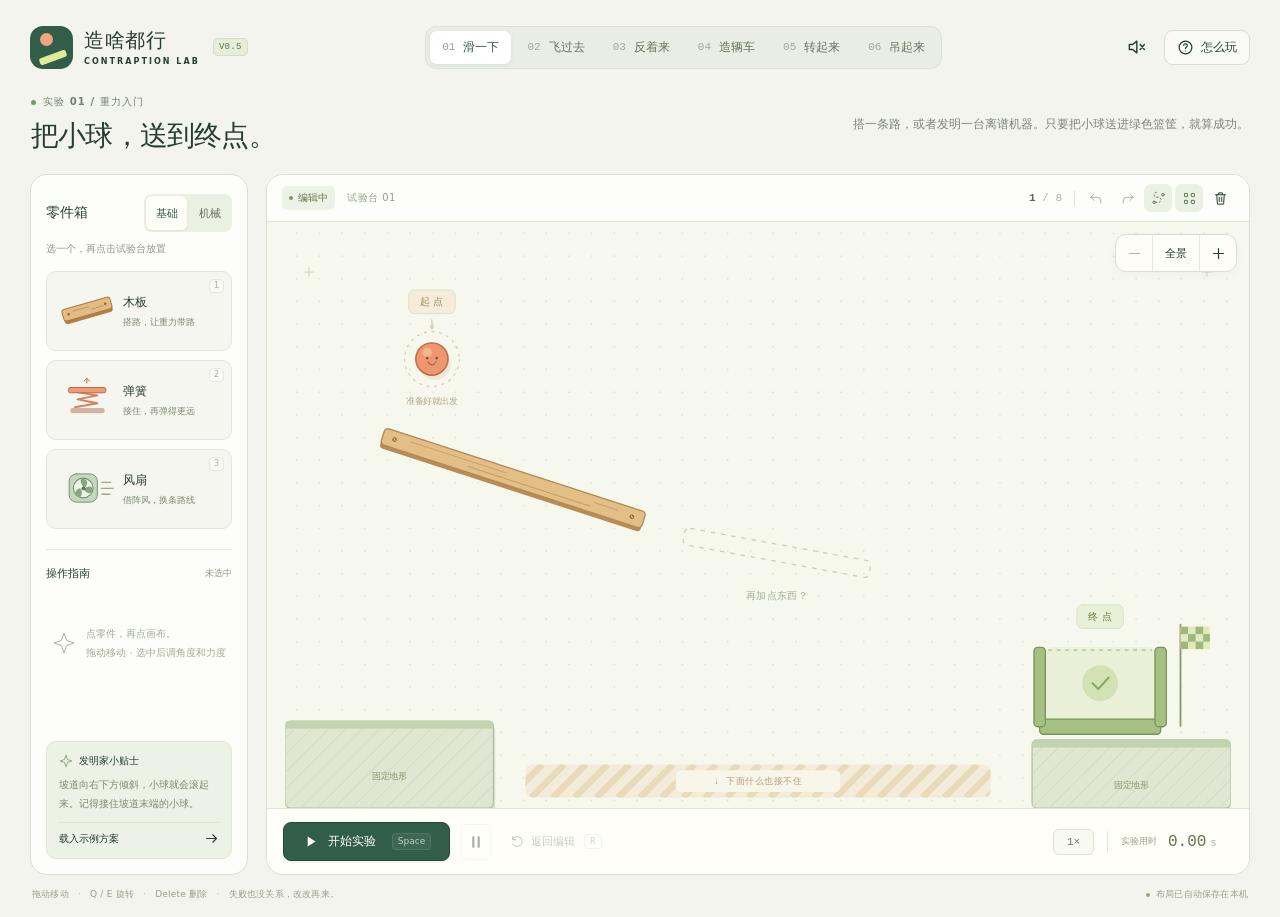
==== commit 6de7ffe7: "Add files via upload" ====
--- a/index.html
+++ b/index.html
@@ -3,13 +3,419 @@
 <head>
   <meta charset="utf-8">
   <meta name="viewport" content="width=device-width, initial-scale=1, viewport-fit=cover">
-  <meta name="theme-color" content="#f3f4ee">
+  <meta name="application-version" content="0.5.0">
+  <meta name="theme-color" content="#315d49">
   <meta name="apple-mobile-web-app-capable" content="yes">
+  <meta name="mobile-web-app-capable" content="yes">
+  <meta name="apple-mobile-web-app-title" content="造啥都行">
+  <meta name="format-detection" content="telephone=no">
   <meta name="apple-mobile-web-app-status-bar-style" content="default">
-  <meta name="description" content="造啥都行：用木板、弹簧与风扇，把小球送到终点。可离线游玩的物理建造解谜 Demo。">
-  <title>造啥都行 — 触屏发明工坊</title>
+  <meta name="description" content="造啥都行 V0.5：动态木板、轮子、转轴与绳子。六关物理建造解谜，支持触屏和离线。">
+  <title>造啥都行 — 机械时代 v0.5.0</title>
+  <link rel="manifest" href="./manifest.webmanifest">
+  <link rel="apple-touch-icon" href="./icon-180.png">
   <link rel="icon" href="data:image/svg+xml,%3Csvg xmlns='http://www.w3.org/2000/svg' viewBox='0 0 64 64'%3E%3Crect width='64' height='64' rx='18' fill='%232f5a48'/%3E%3Ccircle cx='24' cy='22' r='10' fill='%23ed986f'/%3E%3Cpath d='M14 44 49 32 53 43 18 55Z' fill='%23dfed9c'/%3E%3C/svg%3E">
-  <link rel="stylesheet" href="styles.css">
+  <style>
+:root{color-scheme:light;--ink:#273d32;--muted:#677264;--green:#315d49;--green-dark:#224835;--paper:#f3f4ee;--line:#dde2d6;--pale:#edf2e7;--orange:#e88863;--radius:17px;font-family:Inter,"SF Pro Display","PingFang SC","Microsoft YaHei","Noto Sans CJK SC",system-ui,sans-serif;font-synthesis:none}
+*{box-sizing:border-box}body{margin:0;background:var(--paper);color:var(--ink);font-size:14px}button,a,input{-webkit-tap-highlight-color:transparent}button{font:inherit;color:inherit;cursor:pointer;border:0;background:none;touch-action:manipulation}button:disabled{opacity:.38;cursor:not-allowed}button:focus-visible,a:focus-visible,input:focus-visible,canvas:focus-visible{outline:3px solid #cb8d59;outline-offset:3px}button:not(:disabled){transition:background .15s,box-shadow .15s,transform .15s}button:not(:disabled):active{transform:translateY(1px)}button svg,svg.icon{width:20px;height:20px;fill:none;stroke:currentColor;stroke-width:1.7;stroke-linecap:round;stroke-linejoin:round;flex-shrink:0}svg use{pointer-events:none}[hidden]{display:none!important}.svg-defs{position:absolute;width:0;height:0;overflow:hidden}kbd{font-family:inherit;font-size:10px;font-weight:500;border:1px solid var(--line);padding:2px 5px;border-radius:4px;color:#8b9287;line-height:1.2;background:#fff9}h1,h2,p{margin:0}button:disabled:hover{box-shadow:none}
+.app{max-width:1536px;margin:auto;padding:24px 30px 16px}.topbar{height:46px;display:flex;align-items:center;justify-content:space-between;gap:18px}.brand{display:flex;align-items:center;gap:11px;text-decoration:none;color:inherit;flex-shrink:0}.brand-mark{display:block;width:43px;height:43px;background:var(--green);border-radius:13px;position:relative;overflow:hidden}.brand-ball{width:13px;height:13px;border-radius:50%;background:#f0a47f;position:absolute;left:10px;top:7px}.brand-plank{position:absolute;background:#ddeb9a;left:9px;top:28px;width:28px;height:7px;border-radius:2px;transform:rotate(-20deg)}.brand-type{font-size:20px;font-weight:850;letter-spacing:.5px;line-height:1.25}.brand-type>span{display:block;font-size:8px;font-weight:650;letter-spacing:2.05px;margin-top:4px}.demo-tag{font-family:ui-monospace,monospace;font-size:9px;color:#737d6d;padding:5px 7px;border:1px solid #d8dece;border-radius:5px;margin-left:2px;letter-spacing:.5px}.level-tabs{display:flex;gap:4px;border:1px solid #dce2d4;border-radius:11px;padding:4px;background:#e9ede3}.level-tab{padding:8px 17px;display:flex;align-items:center;gap:8px;border-radius:7px;color:#68745f;font-size:12px;font-weight:600;white-space:nowrap}.level-tab .tab-num{font:11px ui-monospace,monospace;opacity:.55}.level-tab.active{background:#fff;color:var(--green);box-shadow:0 1px 4px #243e3410}.level-tab:not(.active):hover{background:#ffffff70}.level-tab .tab-done{width:11px;color:var(--green);font-size:11px}.header-actions{display:flex;align-items:center;gap:12px}.icon-button{display:inline-flex;align-items:center;justify-content:center;width:32px;height:32px;border-radius:7px;flex-shrink:0}.icon-button:not(:disabled):hover{background:#eaf0e3}.help-button{display:flex;align-items:center;gap:7px;border:1px solid #d7dfcf;border-radius:9px;padding:8px 12px;font-size:12px;font-weight:600;background:#fafbf6}.help-button svg{width:17px;height:17px}.help-button:hover{background:white}
+.intro{display:flex;align-items:center;justify-content:space-between;gap:20px;margin:22px 1px 18px;min-height:64px}.eyebrow{display:flex;align-items:center;gap:7px;font-size:10px;letter-spacing:1.1px;font-weight:600;color:#728269;margin-bottom:9px}.tiny-dot{height:5px;width:5px;background:#789962;border-radius:50%}h1{font-size:28px;font-weight:750;letter-spacing:-.8px;line-height:1.25}.intro>p{font-size:12px;line-height:1.9;color:#7e8677;max-width:400px;text-align:right}.workspace{display:grid;grid-template-columns:218px minmax(0,1fr);gap:18px;align-items:stretch}.parts-panel,.lab-panel{background:#fdfefa;border:1px solid #dae1d3;border-radius:var(--radius);box-shadow:0 3px 8px #36502b03}.parts-panel{padding:19px 15px 15px;display:flex;flex-direction:column;gap:0}.panel-heading{display:flex;align-items:center;justify-content:space-between}.panel-heading h2{font-size:14px;font-weight:750}.small-tag{font-size:9px;color:#7c8874;border:1px solid #e0e5d9;border-radius:4px;padding:2px 5px;letter-spacing:.4px}.panel-note{font-size:10px;color:#909687;margin:9px 0 15px;line-height:1.5}.parts-list{display:flex;flex-direction:column;gap:9px}.part-card{display:flex;align-items:center;text-align:left;background:#f5f6ef;border:1px solid #e1e6d8;border-radius:10px;position:relative;min-height:80px;padding:11px 9px;gap:4px;touch-action:none}.part-card:not(:disabled):hover{background:#edf2e5;border-color:#a4b797}.part-card.active{border-color:var(--green);background:#e7efe0;box-shadow:0 0 0 1px var(--green)}.part-art{width:63px;flex-shrink:0;display:flex}.part-art svg{width:63px;height:48px;stroke:none}.part-copy{display:flex;flex-direction:column;gap:5px}.part-copy strong{font-size:12px;font-weight:650}.part-copy small{font-size:9px;color:#7e8874;white-space:nowrap}.part-card>kbd{position:absolute;right:7px;top:7px;font-size:8px;padding:1px 4px;opacity:.7}.inspector{margin-top:20px;border-top:1px solid #e7eadd;padding-top:16px;min-height:164px}.inspector-heading{display:flex;align-items:center;justify-content:space-between;margin-bottom:13px}.inspector-heading strong{font-size:11px}.inspector-heading>span{font-size:9px;color:#8b9481}.selection-empty{height:98px;display:flex;gap:10px;align-items:center;justify-content:center;color:#a2ab97}.selection-empty>svg{width:24px;height:24px;fill:none;stroke:#aab5a0;stroke-width:1}.selection-empty p{font-size:10px;line-height:1.9}.property-row{display:flex;align-items:center;justify-content:space-between;font-size:10px;color:#75806a;margin-bottom:7px}.property-row output{font-family:ui-monospace,monospace;color:var(--ink);font-size:10px;font-weight:600}.angle-buttons{display:flex;gap:6px;margin-bottom:14px}.angle-buttons button{border:1px solid #dfe5d5;border-radius:5px;height:30px;flex:1;display:flex;gap:6px;align-items:center;justify-content:center;font-size:17px;background:#f8faf3}.angle-buttons button span{font-size:10px}.angle-buttons button:last-child{flex:0 0 30px}.angle-buttons button svg{width:13px;height:13px}.angle-buttons button:hover{background:#e9f0df}.property-tip{font-size:9px;color:#939c88;margin:7px 0 0;line-height:1.5}input[type=range]{width:100%;accent-color:var(--green);height:14px;margin:0;cursor:pointer}.hint-card{margin-top:auto;background:#edf2e6;border-radius:10px;padding:12px 12px 8px;border:1px solid #e0e7d6}.hint-title{display:flex;align-items:center;gap:6px;font-size:10px;font-weight:650}.hint-title svg{width:14px;height:14px;fill:none;stroke:#74965a;stroke-width:1.3}.hint-card p{font-size:10px;color:#7b886e;line-height:1.85;margin:8px 0 9px}.hint-card button{display:flex;align-items:center;justify-content:space-between;width:100%;padding:8px 0 4px;font-size:10px;font-weight:650;border-top:1px solid #dbe5cf}.hint-card button svg{width:15px;height:15px}.hint-card button:hover{color:#70904e}
+.lab-panel{overflow:hidden;min-width:0;display:flex;flex-direction:column}.lab-topbar{height:47px;min-height:47px;display:flex;align-items:center;justify-content:space-between;padding:0 15px;gap:10px;border-bottom:1px solid #e1e7d9;background:#fdfefa}.stage-status{display:flex;align-items:center;gap:12px}.status-pill{display:flex;align-items:center;gap:5px;border-radius:5px;background:#edf2e6;padding:5px 7px;color:#607749;font-size:10px;white-space:nowrap}.status-pill>span{width:4px;height:4px;background:#82995d;border-radius:50%}.status-pill b{font-weight:600}.status-pill.running{background:#f9ecd9;color:#9d7239}.status-pill.running>span{background:#c68c42}.status-pill.won{background:#dfeddb;color:#477139}.status-pill.lost{background:#fae9df;color:#a86943}.status-pill.paused{background:#e9edf1;color:#68818a}.stage-label{font-size:10px;color:#96a08b;letter-spacing:.5px}.stage-tools{display:flex;align-items:center;gap:3px}.part-count{font:11px ui-monospace,monospace;color:#acb3a3;margin-right:5px;white-space:nowrap}.part-count b{color:#58684d}.tool-divider{height:15px;width:1px;background:#e0e5d8;margin:0 4px}.stage-tools .icon-button{width:28px;height:28px}.stage-tools svg{width:15px;height:15px;stroke-width:1.6}.toggle-button[aria-pressed=true]{background:#eaf0e3;color:#607b4e}.board-wrap{height:clamp(370px,calc(100dvh - 314px),690px);position:relative;background:#f6f8ee;overflow:hidden;isolation:isolate}canvas{width:100%;height:100%;display:block;touch-action:none;user-select:none;outline-offset:-4px!important}.board-corner-label{position:absolute;top:18px;left:20px;color:#99a48b;font-size:9px;letter-spacing:1px;pointer-events:none;display:flex;align-items:center;gap:6px}.board-corner-label>span{border:1px solid #a9b698;width:6px;height:6px;border-radius:2px;transform:rotate(-10deg)}.placement-banner{position:absolute;bottom:15px;left:50%;transform:translateX(-50%);padding:9px 15px;border:1px solid #bfd0ad;border-radius:8px;background:#f8fbeeeb;font-size:11px;white-space:nowrap;pointer-events:none;box-shadow:0 3px 8px #27452606}.play-toolbar{display:flex;align-items:center;justify-content:space-between;gap:10px;min-height:66px;padding:12px 16px;background:#fffef9;border-top:1px solid #e0e6d7}.play-actions,.play-stats{display:flex;align-items:center;gap:10px}.primary-button{background:var(--green);color:#fff;display:inline-flex;align-items:center;justify-content:center;gap:9px;border-radius:8px;padding:11px 17px;font-size:12px;font-weight:600;border:1px solid #234b38;box-shadow:0 2px 2px #183a2510}.primary-button:not(:disabled):hover{background:var(--green-dark);box-shadow:0 3px 8px #1e3a2220}.primary-button svg{width:17px;height:17px}.play-button{min-width:167px;padding:10px 12px}.play-button kbd{background:#fff1;color:#bbd1bb;border-color:#7b968150;font-size:9px;margin-left:7px}.pause-button{height:36px;width:32px;border:1px solid #e1e5d8}.pause-button svg{width:16px;height:16px}.reset-button{display:flex;align-items:center;gap:6px;color:#738067;font-size:11px;padding:9px 8px;white-space:nowrap}.reset-button svg{width:15px;height:15px}.reset-button kbd{font-size:8px;margin-left:3px}.reset-button:not(:disabled):hover{color:var(--green)}.speed-button{border:1px solid #dce3d2;background:#f8faf1;min-width:41px;padding:6px 9px;font-size:11px;border-radius:6px;font-family:ui-monospace,monospace;color:#68785a}.speed-button:hover{background:#e9f0df}.time-display{display:flex;gap:11px;align-items:center;font-size:9px;color:#97a087}.time-display b{font-family:ui-monospace,"SFMono-Regular",Consolas,monospace;font-weight:500;color:#617250;font-size:16px;min-width:65px;font-variant-numeric:tabular-nums}.time-display b span{font-size:10px;margin-left:4px;color:#a2ab96}.stat-separator{width:1px;height:21px;background:#e2e7d9;margin:0 3px}.footer{display:flex;align-items:center;justify-content:space-between;gap:12px;margin:13px 2px 0;font-size:9px;color:#97a18b;letter-spacing:.2px}.footer p span>span{padding:0 6px;color:#bbc2b1}.save-status{display:flex;align-items:center;gap:6px;white-space:nowrap}.save-status>span{height:4px;width:4px;background:#93aa7e;border-radius:50%}
+.result-card{position:absolute;z-index:5;width:360px;max-width:calc(100% - 32px);bottom:22px;left:50%;transform:translateX(-50%);padding:20px;border:1px solid #c7d5b8;border-radius:16px;background:#fffef8f5;box-shadow:0 12px 35px #203c2c20;display:grid;grid-template-columns:42px 1fr;gap:14px;backdrop-filter:blur(10px);animation:appear .25s ease-out}.result-icon{width:42px;height:42px;background:#e4edc9;border-radius:50%;display:flex;align-items:center;justify-content:center;color:#5b7c36}.result-icon svg{width:25px;height:25px;fill:none;stroke:currentColor;stroke-width:2;stroke-linecap:round;stroke-linejoin:round}.result-eyebrow{font-size:8px;color:#8fa073;letter-spacing:1.7px;margin-bottom:6px}.result-card h2{font-size:23px;letter-spacing:-.8px;margin-bottom:5px}.result-card p{color:#859075;font-size:10px;line-height:1.8}.result-actions{display:flex;gap:9px;grid-column:1/-1;margin-top:1px}.result-actions button{flex:1;font-size:11px}.secondary-button{border:1px solid #d7decd;border-radius:8px;padding:9px 14px;background:#f6f8ee;font-size:11px}.secondary-button:hover{background:#edf2e1}.result-card.lost{border-color:#e1cbbb}.result-card.lost .result-icon{background:#f6e5d8;color:#bc835c}.result-card.lost .result-eyebrow{color:#b59677}.toast{position:absolute;z-index:8;top:14px;left:50%;transform:translateX(-50%);max-width:90%;padding:10px 16px;background:#2b4638ed;color:#f8faf2;font-size:11px;line-height:1.6;text-align:center;border-radius:8px;box-shadow:0 5px 14px #28433215;pointer-events:none;animation:appear .16s ease-out}.help-dialog{color:var(--ink);background:#fffef8;border:1px solid #d1dbc3;border-radius:22px;width:520px;max-width:calc(100% - 28px);padding:32px;box-shadow:0 20px 70px #14342335}.help-dialog::backdrop{background:#26372e60;backdrop-filter:blur(4px)}.dialog-close{position:absolute;top:15px;right:15px}.help-dialog h2{font-size:28px;letter-spacing:-1px;margin-bottom:12px}.dialog-lead{font-size:12px;line-height:1.9;color:#889378}.help-steps{display:flex;flex-direction:column;gap:17px;margin:25px 0}.help-steps>div{display:flex;gap:14px}.help-steps>div>b{font:13px ui-monospace,monospace;background:#edf2e4;min-width:32px;height:32px;display:flex;align-items:center;justify-content:center;border-radius:9px;color:#8a9e73}.help-steps p{font-size:11px;line-height:1.8;color:#8a937e}.help-steps strong{display:block;font-size:12px;color:#4c6540;margin-bottom:4px}.help-note{padding:14px;background:#f2f5e9;border-radius:10px}.help-note>strong{font-size:11px}.help-note p{font-size:10px;line-height:1.9;color:#899677;margin-top:6px}.dialog-start{width:100%;margin-top:23px}.board-wrap[data-mode=running] canvas{cursor:default}.board-wrap[data-mode=paused] canvas{cursor:default}
+@keyframes appear{from{opacity:0;translate:0 7px}to{opacity:1;translate:0 0}}
+@media(min-width:1600px){.app{padding-top:32px}.intro{margin-top:29px;margin-bottom:24px}.board-wrap{height:min(690px,calc(100dvh - 338px))}}
+@media(max-width:1100px){.app{padding:18px 18px 14px}.demo-tag{display:none}.level-tab{padding:8px 12px}.workspace{grid-template-columns:190px minmax(0,1fr);gap:12px}.parts-panel{padding:16px 11px 12px}.part-art,.part-art svg{width:54px}.part-card{padding:10px 7px}.part-copy small{font-size:8px}.part-copy strong{font-size:11px}.play-toolbar{padding:12px}.play-button{min-width:141px}.play-button kbd{display:none}.time-display>span{display:none}.intro>p{max-width:310px}.stage-label{display:none}.reset-button kbd{display:none}.board-wrap{height:clamp(380px,calc(100dvh - 286px),650px)}}
+@media(prefers-reduced-motion:reduce){*,*:before,*:after{animation:none!important;transition:none!important}}
+
+/* MOBILE 0.3 — touch-first, stable-height editor and safe-area-aware action dock. */
+html{-webkit-text-size-adjust:100%;text-size-adjust:100%}
+.compact-only{display:none}
+.selection-empty strong,.selection-empty span{display:block;font-weight:400}
+.lab-topbar{position:relative;z-index:7}
+.view-controls{position:absolute;right:12px;top:12px;display:flex;align-items:center;z-index:3;background:#fffef9ed;border:1px solid #d7dfcd;border-radius:11px;box-shadow:0 3px 10px #24423109;overflow:hidden}
+.view-controls button{height:36px;min-width:36px;display:flex;align-items:center;justify-content:center;padding:0 8px;font-size:11px}
+.view-controls button svg{width:17px;height:17px}
+.view-controls button:hover{background:#eaf0df}
+#zoom-fit{min-width:48px;border-left:1px solid #e6eadf;border-right:1px solid #e6eadf;font-variant-numeric:tabular-nums}
+#board{-webkit-touch-callout:none}
+input[type=range]{touch-action:pan-y}
+.mobile-menu{position:absolute;right:8px;top:calc(100% + 4px);z-index:15;min-width:220px;padding:6px;background:#fffef9;border:1px solid #ccd8bd;border-radius:13px;box-shadow:0 12px 30px #223d3028}
+.mobile-menu button{display:flex;width:100%;align-items:center;gap:10px;min-height:48px;padding:8px 10px;font-size:12px;text-align:left;border-radius:8px}
+.mobile-menu button svg{width:18px;height:18px}
+.mobile-menu button span{margin-left:auto;color:#76876a;font-size:10px}
+.mobile-menu button:hover{background:#edf2e5}
+.mobile-menu button[aria-pressed=false] span{color:#92998b}
+#mobile-clear-btn{border-top:1px solid #e5eadd;border-radius:0 0 8px 8px;color:#9a634a}
+body[data-mode=running] .view-controls,body[data-mode=paused] .view-controls{opacity:.78}
+@media(max-width:760px), (pointer:coarse) and (max-width:1100px){
+  :root{--dock-h:212px}
+  html,body{width:100%;height:100%;overflow:hidden;overscroll-behavior:none}
+  body{font-size:13px}
+  .compact-only{display:inline-flex}
+  .app{height:100vh;height:100dvh;max-width:none;display:flex;flex-direction:column;gap:0;padding:max(8px,env(safe-area-inset-top)) max(10px,env(safe-area-inset-right)) max(8px,env(safe-area-inset-bottom)) max(10px,env(safe-area-inset-left));overflow:hidden}
+  .topbar{height:96px;min-height:96px;display:grid;grid-template-columns:1fr auto;grid-template-rows:44px 44px;gap:8px 4px;align-items:center}
+  .brand{gap:8px;min-width:0}
+  .brand-mark{width:36px;height:36px;border-radius:11px}
+  .brand-ball{width:11px;height:11px;left:8px;top:6px}
+  .brand-plank{top:24px;left:7px;width:25px;height:6px}
+  .brand-type{font-size:18px;letter-spacing:.5px}
+  .brand-type>span{font-size:7px;letter-spacing:1.3px;margin-top:3px}
+  .demo-tag{display:none}
+  .header-actions{grid-column:2;grid-row:1;gap:0}
+  .header-actions .icon-button,.help-button{width:44px;height:44px;min-height:44px;padding:0;justify-content:center;border:0;background:transparent}
+  .header-actions .icon-button svg,.help-button svg{width:19px;height:19px}
+  .help-button>span{display:none}
+  #focus-btn[aria-pressed=true]{background:#dfead5;color:#315d49}
+  .level-tabs{grid-column:1/-1;grid-row:2;padding:0;border-radius:12px;gap:3px;border:0;height:44px;background:#e5eadf;display:flex;align-items:stretch}
+  .level-tab{flex:1;min-width:0;justify-content:center;font-size:12px;height:44px;padding:0 5px;border:1px solid transparent;border-radius:11px;gap:6px}
+  .level-tab.active{border-color:#d8e1cf;background:#fffef9;box-shadow:0 2px 3px #28423008}
+  .level-tab .tab-num{font-size:10px}
+  .intro{margin:11px 3px 10px;min-height:37px;display:block}
+  .intro>p{display:none}
+  .intro .eyebrow{font-size:9px;line-height:12px;margin-bottom:4px;letter-spacing:.3px}
+  h1{font-size:20px;line-height:25px;letter-spacing:-.6px}
+  .workspace{display:flex;flex-direction:column;flex:1;min-height:0;gap:8px}
+  .lab-panel{order:0;flex:1;min-height:0;border-radius:15px;overflow:visible;position:relative}
+  .lab-topbar{height:46px;min-height:46px;padding:0 5px 0 10px;border-radius:15px 15px 0 0;gap:0}
+  .stage-status{gap:8px;min-width:0}
+  .status-pill{font-size:10px;padding:5px 6px;gap:5px;border-radius:5px}
+  .mobile-clock{font:10px ui-monospace,monospace;color:#829077;white-space:nowrap;font-variant-numeric:tabular-nums;min-width:40px}
+  .stage-label{display:none}
+  .stage-tools{gap:0}
+  .stage-tools .icon-button{width:44px;height:44px;min-height:44px;border-radius:9px}
+  .stage-tools svg{width:18px;height:18px}
+  .stage-tools .tool-divider{display:none}
+  .part-count{font-size:10px;margin-right:3px}
+  #path-btn,#grid-btn,#clear-btn{display:none}
+  .board-wrap{height:auto;aspect-ratio:auto;flex:1;min-height:0;border-radius:0 0 15px 15px}
+  .board-corner-label{display:none}
+  .view-controls{top:8px;right:8px;border-radius:10px}
+  .view-controls button{min-width:44px;height:44px;padding:0 6px;font-size:11px}
+  #zoom-fit{min-width:48px}
+  .gesture-hint{position:absolute;left:12px;bottom:58px;font-size:9px;line-height:14px;letter-spacing:.2px;color:#79896b;pointer-events:none;background:#f6f8eec9;padding:2px 5px;border-radius:4px}
+  .placement-banner{font-size:11px;line-height:16px;white-space:normal;max-width:calc(100% - 20px);width:max-content;text-align:center;bottom:9px;padding:7px 12px;border-radius:9px;z-index:4}
+  .board-wrap[data-tool] .gesture-hint{display:none}
+  .parts-panel{order:1;flex:0 0 var(--dock-h);height:var(--dock-h);min-height:0;padding:7px 10px 8px;border-radius:14px;display:flex;flex-direction:column;gap:0;overflow:hidden;box-shadow:none}
+  .panel-heading{height:44px;min-height:44px;margin-bottom:4px}
+  .panel-heading h2{font-size:12px;font-weight:750}
+  .small-tag,.panel-note,.hint-card{display:none}
+  .mobile-example{align-items:center;gap:5px;font-size:11px;height:44px;min-width:88px;padding:0 2px 0 8px;justify-content:flex-end;position:relative;z-index:1;color:#557340}
+  .mobile-example svg{width:15px;height:15px}
+  .parts-list{display:flex;flex-direction:row;gap:7px;min-height:54px;height:54px}
+  .part-card{min-height:54px;min-width:0;flex:1;flex-direction:row;padding:4px 6px;gap:3px;border-radius:10px;align-items:center;justify-content:center;text-align:left;user-select:none;-webkit-user-select:none;-webkit-touch-callout:none}
+  .part-art,.part-art svg{width:44px;height:34px}
+  .part-copy{gap:0}
+  .part-copy strong{font-size:12px;white-space:nowrap}
+  .part-copy small,.part-card>kbd{display:none}
+  .inspector{margin-top:7px;padding-top:5px;border-top:1px solid #e5eadd;min-height:0;flex:1;position:relative}
+  .inspector-heading{height:20px;margin-bottom:2px;gap:8px;justify-content:flex-start}
+  .inspector-heading strong{font-size:10px;line-height:16px;color:#69785d}
+  .inspector-heading>span{font-size:10px;color:#819075}
+  .selection-close{position:absolute;right:-5px;top:0;width:44px;height:44px;align-items:center;justify-content:center;color:#87937c;z-index:2}
+  .selection-close svg{width:16px;height:16px}
+  .selection-empty{display:flex;align-items:center;justify-content:flex-start;height:52px;gap:12px;padding:0 6px;color:#7a8b6b}
+  .selection-empty>svg{width:24px;height:24px;flex-shrink:0;stroke:#9aad82}
+  .selection-empty strong{font-size:12px;font-weight:600;color:#60744f;line-height:21px}
+  .selection-empty span{font-size:10px;line-height:19px;color:#86957a}
+  #selection-controls{display:grid;grid-template-columns:1fr 1fr;gap:2px 12px;align-items:center;margin-top:0}
+  #selection-controls .property-row:first-child{grid-column:1;grid-row:1}
+  #selection-controls .angle-buttons{grid-column:1;grid-row:2;margin:0}
+  #selection-controls .property-row:nth-child(3){grid-column:2;grid-row:1;padding-right:28px}
+  #selection-controls input{grid-column:2;grid-row:2;min-height:44px;height:44px}
+  .property-row{font-size:10px;margin-bottom:0;line-height:13px}
+  .property-row output{font-size:10px}
+  .angle-buttons{gap:4px}
+  .angle-buttons button{height:44px;min-height:44px;min-width:44px;border-radius:7px;font-size:21px;gap:2px;padding:0 4px;touch-action:none}
+  .angle-buttons button span{font-size:10px}
+  .angle-buttons button:last-child{flex:0 0 44px}
+  .angle-buttons button svg{width:17px;height:17px}
+  .property-tip{display:none}
+  input[type=range]{-webkit-appearance:none;appearance:none;background:transparent;padding:0 2px}
+  input[type=range]::-webkit-slider-runnable-track{height:7px;background:#dce5d1;border-radius:9px}
+  input[type=range]::-webkit-slider-thumb{-webkit-appearance:none;width:25px;height:25px;background:#315d49;border:4px solid #fffef9;border-radius:50%;margin-top:-9px;box-shadow:0 1px 4px #315d4940}
+  input[type=range]::-moz-range-track{height:7px;background:#dce5d1;border-radius:9px}
+  input[type=range]::-moz-range-thumb{width:17px;height:17px;background:#315d49;border:4px solid #fffef9;border-radius:50%}
+  .play-toolbar{flex:0 0 62px;min-height:62px;margin-top:8px;border:1px solid #d9e2cf;border-radius:14px;padding:7px;gap:6px;background:#fffef9;box-shadow:0 4px 12px #2b443507}
+  .play-actions{gap:6px;flex:1;min-width:0}
+  .play-button{flex:1;min-width:90px;height:46px;font-size:13px;padding:8px 10px;gap:7px;border-radius:10px;white-space:nowrap}
+  .play-button svg{width:18px;height:18px}
+  .play-button kbd,.reset-button kbd,.pause-button{display:none}
+  .reset-button{height:46px;min-width:90px;padding:5px 7px;justify-content:center;font-size:11px;border:1px solid #e0e6d8;border-radius:10px;gap:4px;color:#60744f}
+  .reset-button svg{width:16px;height:16px}
+  .play-stats{gap:0;flex:0 0 44px}
+  .speed-button{height:46px;min-width:44px;padding:0 4px;font-size:11px;border-radius:10px}
+  .time-display,.stat-separator,.footer{display:none}
+  .result-card{bottom:35px;width:310px;max-width:calc(100% - 24px);padding:15px;gap:8px 12px;border-radius:15px;z-index:6}
+  .result-icon{width:36px;height:36px}
+  .result-card h2{font-size:21px}
+  .result-eyebrow{font-size:7px}
+  .result-card p{font-size:11px;line-height:1.6}
+  .result-actions{gap:7px}
+  .result-actions button{min-height:44px;font-size:12px;padding:8px}
+  .toast{font-size:11px;top:64px;max-width:calc(100% - 24px);width:max-content;padding:8px 12px;z-index:10}
+  .help-dialog{padding:27px 20px 20px;border-radius:19px;max-height:calc(100dvh - 32px);overflow-y:auto;overscroll-behavior:contain}
+  .dialog-close{width:44px;height:44px;top:6px;right:7px}
+  .help-dialog h2{font-size:24px;margin-top:10px}
+  .help-steps{margin:18px 0;gap:14px}
+  .help-steps p{font-size:12px}
+  .help-note p{font-size:11px}
+  .dialog-start{min-height:46px;margin-top:16px}
+  body[data-mode=running] .gesture-hint,body[data-mode=won] .gesture-hint,body[data-mode=lost] .gesture-hint{display:none}
+  body.focus-mode .level-tabs,body.focus-mode .intro,body.focus-mode .parts-panel{display:none}
+  body.focus-mode .topbar{height:48px;min-height:48px;grid-template-rows:44px;margin-bottom:7px}
+  body.focus-mode .workspace{gap:0}
+}
+/* Small portrait phones keep controls visible instead of adding page scroll. */
+@media(max-width:760px) and (max-height:710px) and (orientation:portrait){
+  :root{--dock-h:204px}
+  .app{padding-top:max(4px,env(safe-area-inset-top));padding-bottom:max(4px,env(safe-area-inset-bottom))}
+  .topbar{height:90px;min-height:90px;gap:2px 4px}
+  .intro{display:none}
+  .workspace{margin-top:7px;gap:6px}
+  .play-toolbar{min-height:58px;flex-basis:58px;margin-top:6px;padding:5px}
+  .parts-panel{padding-top:4px;padding-bottom:4px}
+}
+@media(max-width:355px){
+  .app{padding-left:max(6px,env(safe-area-inset-left));padding-right:max(6px,env(safe-area-inset-right))}
+  .brand-type{font-size:16px}.brand-type>span{font-size:6px}.brand-mark{width:31px;height:33px}.brand{gap:5px}
+  .part-art,.part-art svg{width:33px;height:29px}.part-copy strong{font-size:11px}
+  .mobile-clock{display:none}
+  #selection-controls{gap:2px 8px;grid-template-columns:142px 1fr}
+  .angle-buttons button{padding:0 2px}
+  .parts-panel{padding-left:8px;padding-right:8px}
+  .reset-button{min-width:83px;font-size:10px}
+}
+/* Landscape uses a compact side toolbox and reserves the rest for the stage. */
+@media(max-width:1100px) and (max-height:620px) and (orientation:landscape) and (pointer:coarse), (max-width:760px) and (max-height:520px) and (orientation:landscape){
+  .app{display:grid;grid-template-columns:minmax(0,1fr) 210px;grid-template-rows:44px minmax(0,1fr) 60px;gap:6px 8px;padding:max(5px,env(safe-area-inset-top)) max(8px,env(safe-area-inset-right)) max(5px,env(safe-area-inset-bottom)) max(8px,env(safe-area-inset-left))}
+  .topbar{grid-column:1/-1;grid-row:1;height:44px;min-height:44px;display:flex;flex-wrap:nowrap;gap:12px}
+  .brand-type{font-size:16px}.brand-type>span{font-size:6px}
+  .level-tabs{flex:1;max-width:360px;margin:auto;min-width:230px}
+  .header-actions{margin-left:auto}
+  .intro{display:none}
+  .workspace{display:contents}
+  .lab-panel{grid-column:1;grid-row:2/4;min-width:0;height:100%}
+  .lab-topbar{height:44px;min-height:44px}
+  .parts-panel{grid-column:2;grid-row:2;height:100%;min-height:0;padding:5px 8px;overflow-y:auto}
+  .parts-list{height:57px;min-height:57px;gap:4px}
+  .part-card{flex-direction:column;padding:3px;gap:0;min-height:57px}
+  .part-art,.part-art svg{width:40px;height:27px}
+  .part-copy strong{font-size:10px}
+  .inspector{margin-top:5px;padding-top:4px;min-height:87px}
+  .inspector-heading{height:18px}
+  #selection-controls{grid-template-columns:1fr 1fr;gap:2px 6px}
+  #selection-controls .property-row:first-child{grid-column:1;grid-row:1}
+  #selection-controls .angle-buttons{grid-column:1/-1;grid-row:3;margin-top:0}
+  #selection-controls .property-row:nth-child(3){grid-column:2;grid-row:1;padding-right:15px}
+  #selection-controls input{grid-column:1/-1;grid-row:2;height:44px;min-height:44px}
+  .angle-buttons button{height:44px;min-height:44px}
+  .selection-close{top:-9px;right:-7px}
+  .selection-empty{height:80px;gap:6px;padding:0 2px}
+  .selection-empty strong{font-size:11px}.selection-empty span{font-size:9px}
+  .play-toolbar{grid-column:2;grid-row:3;margin:0;height:60px;min-height:0;padding:5px;gap:4px}
+  .play-actions{gap:4px}
+  .play-button{min-width:84px;font-size:11px;gap:3px;padding:5px}
+  .play-button svg{width:14px}
+  .reset-button{min-width:44px;width:44px;padding:0}.reset-button span{display:none}
+  .play-stats{flex-basis:44px}.speed-button{min-width:44px}
+  .result-card{bottom:8px;max-width:calc(100% - 22px);padding:11px;gap:7px 10px}
+  .result-card h2{font-size:20px}
+  .gesture-hint{bottom:5px}
+  body.focus-mode .app{grid-template-columns:1fr;grid-template-rows:44px minmax(0,1fr) 60px}
+  body.focus-mode .topbar{grid-column:1;grid-row:1;margin:0;height:44px;min-height:44px}
+  body.focus-mode .lab-panel{grid-column:1;grid-row:2}
+  body.focus-mode .play-toolbar{grid-column:1;grid-row:3}
+  body.focus-mode .reset-button{min-width:90px}.focus-mode .reset-button span{display:inline}
+}
+
+@media(prefers-reduced-motion:reduce){*,*:before,*:after{animation:none!important;transition:none!important}}
+
+
+/* MOBILE 0.4 — bottom-anchored stage + follow camera + standalone PWA polish. */
+@media(max-width:760px), (pointer:coarse) and (max-width:1100px){
+  :root{--dock-h:106px}
+  .app{padding:max(5px,env(safe-area-inset-top)) max(6px,env(safe-area-inset-right)) max(5px,env(safe-area-inset-bottom)) max(6px,env(safe-area-inset-left));background:#f3f4ee}
+  .topbar{height:78px;min-height:78px;grid-template-rows:36px 38px;gap:4px 3px}
+  .brand{gap:6px}
+  .brand-mark{width:30px;height:30px;border-radius:9px}
+  .brand-ball{width:9px;height:9px;left:7px;top:5px}
+  .brand-plank{top:20px;left:6px;width:21px;height:5px}
+  .brand-type{font-size:15px;line-height:1.05;white-space:nowrap}
+  .brand-type>span{display:none}
+  .header-actions .icon-button,.help-button{width:38px;height:36px;min-height:36px}
+  .header-actions .icon-button svg,.help-button svg{width:18px;height:18px}
+  .level-tabs{height:38px;border-radius:10px;gap:2px}
+  .level-tab{height:38px;border-radius:9px;font-size:11px;gap:4px;padding:0 4px}
+  .level-tab .tab-num{font-size:9px}
+  .intro{display:none!important}
+  .workspace{gap:5px}
+  .lab-panel{border-radius:12px}
+  .lab-topbar{height:38px;min-height:38px;padding:0 3px 0 8px;border-radius:12px 12px 0 0}
+  .status-pill{font-size:9px;padding:4px 6px}
+  .mobile-clock{font-size:9px}
+  .stage-tools .icon-button{width:38px;height:38px;min-height:38px}
+  .stage-tools svg{width:17px;height:17px}
+  .part-count{font-size:9px}
+  .board-wrap{border-radius:0 0 12px 12px}
+  .view-controls{top:6px;right:6px;border-radius:9px}
+  .view-controls button{height:38px;min-width:38px;padding:0 5px}
+  #zoom-fit{min-width:44px}
+  .gesture-hint{left:7px;bottom:6px;font-size:8px;line-height:12px;padding:2px 4px}
+  .placement-banner{bottom:6px;padding:6px 10px;font-size:10px}
+  .play-toolbar{flex:0 0 54px;min-height:54px;margin-top:5px;padding:5px;border-radius:12px;gap:5px}
+  .play-actions{gap:5px}
+  .play-button{height:44px;min-width:80px;font-size:12px;border-radius:9px;padding:6px 9px}
+  .reset-button{height:44px;min-width:78px;font-size:10px;border-radius:9px;padding:4px 7px}
+  .speed-button{height:44px;min-width:42px;border-radius:9px}
+  body[data-mode=editing] #edit-btn{display:none}
+  body[data-mode=editing] .play-stats{display:none}
+  .parts-panel{flex:0 0 var(--dock-h);height:var(--dock-h);padding:4px 7px 6px;border-radius:12px}
+  .panel-heading{height:34px;min-height:34px;margin:0 1px 2px}
+  .panel-heading h2{font-size:11px}
+  .mobile-example{height:34px;min-width:72px;font-size:10px;padding:0 3px;gap:4px}
+  .parts-list{height:58px;min-height:58px;gap:5px}
+  .part-card{height:58px;min-height:58px;padding:3px 4px;border-radius:9px;gap:1px}
+  .part-art,.part-art svg{width:38px;height:31px}
+  .part-copy strong{font-size:11px}
+  .inspector{display:none;margin-top:4px;padding-top:3px}
+  .parts-panel:has(#selection-controls:not([hidden])){--dock-h:176px}
+  .parts-panel:has(#selection-controls:not([hidden])) .inspector{display:block}
+  .parts-panel:has(#selection-controls:not([hidden])) .panel-heading{display:none}
+  .parts-panel:has(#selection-controls:not([hidden])) .parts-list{height:54px;min-height:54px}
+  .parts-panel:has(#selection-controls:not([hidden])) .part-card{height:54px;min-height:54px}
+  .inspector-heading{height:17px;margin-bottom:0}
+  #selection-controls{gap:0 9px}
+  .angle-buttons button{height:42px;min-height:42px;min-width:42px}
+  #selection-controls input{height:42px;min-height:42px}
+  .selection-close{width:40px;height:40px;top:-5px}
+  body[data-mode=running] .parts-panel,body[data-mode=paused] .parts-panel,body[data-mode=won] .parts-panel,body[data-mode=lost] .parts-panel{display:none}
+  body[data-mode=running] .level-tabs,body[data-mode=paused] .level-tabs,body[data-mode=won] .level-tabs,body[data-mode=lost] .level-tabs{display:none}
+  body[data-mode=running] .topbar,body[data-mode=paused] .topbar,body[data-mode=won] .topbar,body[data-mode=lost] .topbar{height:36px;min-height:36px;display:flex;gap:4px}
+  body[data-mode=running] .brand-type,body[data-mode=paused] .brand-type,body[data-mode=won] .brand-type,body[data-mode=lost] .brand-type{font-size:13px}
+  body[data-mode=running] .brand-mark,body[data-mode=paused] .brand-mark,body[data-mode=won] .brand-mark,body[data-mode=lost] .brand-mark{width:28px;height:28px}
+  body[data-mode=running] .header-actions,body[data-mode=paused] .header-actions,body[data-mode=won] .header-actions,body[data-mode=lost] .header-actions{margin-left:auto}
+  body[data-mode=running] #focus-btn,body[data-mode=paused] #focus-btn,body[data-mode=won] #focus-btn,body[data-mode=lost] #focus-btn{display:none}
+  body[data-mode=running] .workspace,body[data-mode=paused] .workspace,body[data-mode=won] .workspace,body[data-mode=lost] .workspace{gap:0}
+  body.standalone .app{padding-top:max(7px,env(safe-area-inset-top));padding-bottom:max(7px,env(safe-area-inset-bottom))}
+  body.standalone .topbar{padding-top:1px}
+  #install-app-btn{border-top:1px solid #e5eadd}
+}
+@media(max-width:760px) and (max-height:710px) and (orientation:portrait){
+  :root{--dock-h:98px}
+  .topbar{height:72px;min-height:72px;grid-template-rows:34px 34px}
+  .level-tabs,.level-tab{height:34px}
+  .panel-heading{height:30px;min-height:30px}
+  .parts-list{height:56px;min-height:56px}
+  .part-card{height:56px;min-height:56px}
+  .play-toolbar{flex-basis:50px;min-height:50px}
+  .play-button,.reset-button,.speed-button{height:40px}
+}
+@media(max-width:360px){
+  .brand-type{font-size:14px}
+  .header-actions .icon-button,.help-button{width:34px}
+  .level-tab{font-size:10px}
+  .level-tab .tab-num{display:none}
+  .part-art,.part-art svg{width:34px}
+}
+
+
+/* V0.4 — bottom-anchored world and camera-follow affordance. */
+@media(max-width:760px) and (orientation:portrait), (pointer:coarse) and (max-width:760px) and (orientation:portrait){
+  .gesture-hint{bottom:58px;background:#f6f8eef0}
+  body[data-mode=running] .lab-panel,body[data-mode=paused] .lab-panel{box-shadow:0 0 0 1px #dce4d4}
+}
+
+/* V0.5 — preserve the existing scene/camera, add compact mechanical tools. */
+.level-tabs{min-width:0;overflow-x:auto;scrollbar-width:none;overscroll-behavior-x:contain;position:relative}
+.level-tabs::-webkit-scrollbar{display:none}
+.level-tab{flex:0 0 auto;padding-left:12px;padding-right:12px}
+.version-badge{display:inline-flex!important;font-size:9px;letter-spacing:.3px;color:#58744b;background:#e7edd9;border-color:#d4ddc7;white-space:nowrap;padding:3px 5px}
+.part-categories{display:flex;gap:2px;background:#eaf0e2;padding:2px;border-radius:8px}
+.part-categories button{height:34px;min-width:41px;padding:0 8px;font-size:11px;border-radius:6px;color:#66785b}
+.part-categories button[aria-pressed=true]{background:#fffef8;box-shadow:0 1px 3px #315d4912;color:#315d49;font-weight:700}
+.mechanic-options{display:flex;align-items:center;gap:4px;margin-top:5px;flex-wrap:wrap}
+.mechanic-options>span{font-size:10px;color:#718462;margin-right:4px}
+.mechanic-options button{min-height:38px;min-width:45px;padding:5px 8px;background:#f5f7ef;border:1px solid #dce3d2;border-radius:7px;font-size:10px}
+.mechanic-options button[aria-pressed=true]{color:#315d49;border-color:#9cb687;background:#e7efdc;font-weight:700}
+.assembly-controls{margin-top:6px;padding-top:6px;border-top:1px solid #e4e8da}
+.assembly-controls button{flex:1}
+#selection-controls .property-tip{grid-column:1/-1}
+.placement-banner{top:65px;bottom:auto}
+.gesture-hint{top:12px;bottom:auto!important;font-size:8px;max-width:calc(100% - 144px);background:transparent!important;padding:0!important}
+.board-corner-label{display:none}
+@media(max-width:760px),(pointer:coarse) and (max-width:1100px){
+ .level-tabs{display:flex;width:100%;padding:0;flex-wrap:nowrap;justify-content:flex-start}
+ .level-tab{flex:0 0 calc((100% - 4px)/3);min-width:0;justify-content:center;padding:0 3px}
+ .brand-type{font-size:14px}
+ .version-badge{font-size:8px;margin-left:0}
+ .parts-panel .panel-heading{display:flex!important;justify-content:space-between;gap:4px}
+ .panel-heading h2{font-size:11px;white-space:nowrap}
+ .part-categories button{height:30px;min-width:39px;font-size:10px;padding:0 7px}
+ .mobile-example{min-width:64px}
+ .parts-panel:has(#selection-controls:not([hidden])){--dock-h:218px}
+ .parts-panel:has(#selection-controls:not([hidden])) .parts-list{display:none}
+ .parts-panel:has(#selection-controls:not([hidden])) .inspector{padding-top:3px;overflow:auto;scrollbar-width:thin;margin-top:0}
+ .parts-panel .inspector-heading{height:23px;margin-bottom:1px}
+ #selection-controls{gap:1px 8px}
+ #selection-controls .mechanic-options{grid-column:1/-1;grid-row:auto;min-height:40px;margin-top:0;flex-wrap:nowrap}
+ .mechanic-options button{height:40px;min-height:40px;padding:0 8px}
+ #selection-controls .assembly-controls{min-height:40px;border-top:0;padding-top:0;gap:5px}
+ .selection-close{top:-1px;width:36px;height:30px}
+ #property-slider{min-width:0}
+ .property-row{min-width:0;gap:3px}
+ .placement-banner{top:57px;bottom:auto;max-width:calc(100% - 16px)}
+ .gesture-hint{top:14px;left:8px;font-size:8px;max-width:calc(100% - 138px);line-height:13px}
+ .view-controls button{font-size:11px}
+}
+@media(max-width:360px){.version-badge{display:none!important}.part-categories button{padding:0 5px;min-width:34px}.parts-panel:has(#selection-controls:not([hidden])){--dock-h:214px}}
+@media(max-width:1100px) and (max-height:620px) and (orientation:landscape) and (pointer:coarse),(max-width:760px) and (max-height:520px) and (orientation:landscape){
+ .topbar{height:40px!important;min-height:40px!important;display:flex!important;gap:8px}
+ .topbar .level-tabs{display:flex;width:auto;flex:1;height:34px;max-width:470px;min-width:80px}
+ .topbar .level-tab{height:32px;flex:0 0 92px;font-size:10px}
+ .parts-panel,.parts-panel:has(#selection-controls:not([hidden])){height:100%;--dock-h:auto;padding:5px 7px;overflow-y:auto}
+ .panel-heading{flex-wrap:wrap;min-height:66px!important;height:66px!important}
+ .part-categories{order:3;width:100%;justify-content:space-around}
+ .part-categories button{flex:1}
+ .parts-list{flex-direction:column!important;min-height:0!important;height:auto!important;flex:none;gap:5px}
+ .part-card{height:50px!important;min-height:50px!important;flex:0 0 50px}
+ .parts-panel:has(#selection-controls:not([hidden])) .parts-list{display:none!important}
+ .parts-panel .inspector{overflow:visible!important;flex:none}
+ #selection-controls{display:flex;flex-direction:column;gap:3px;align-items:stretch}
+ #selection-controls .property-row{padding:0!important;min-height:17px}
+ #selection-controls .angle-buttons{width:100%;height:38px;min-height:38px}
+ #selection-controls .angle-buttons button{height:38px;min-height:38px}
+ #selection-controls input{height:32px;min-height:32px}
+ .mechanic-options{flex-wrap:wrap!important}
+ .mechanic-options button{flex:1;padding:0 5px}
+ .mechanic-options>span{width:100%}
+ .assembly-controls button{font-size:9px}
+ .version-badge{display:none!important}
+ body[data-mode=running] .level-tabs,body[data-mode=paused] .level-tabs,body[data-mode=won] .level-tabs,body[data-mode=lost] .level-tabs{display:none!important}
+ body:not([data-mode=edit]) .app{grid-template-columns:1fr;grid-template-rows:40px minmax(0,1fr) 58px}
+ body:not([data-mode=edit]) .lab-panel{grid-column:1;grid-row:2}
+ body:not([data-mode=edit]) .play-toolbar{grid-column:1;grid-row:3}
+}
+
+
+/* Keep every essential landscape control within its narrow dock. */
+@media(max-width:1100px) and (max-height:620px) and (orientation:landscape) and (pointer:coarse),(max-width:760px) and (max-height:520px) and (orientation:landscape){
+ .parts-panel:has(#selection-controls:not([hidden])) .panel-heading{height:36px!important;min-height:36px!important;flex-wrap:nowrap}
+ .parts-panel:has(#selection-controls:not([hidden])) .panel-heading h2{display:none}
+ .parts-panel:has(#selection-controls:not([hidden])) .part-categories{order:0;width:auto}
+ .parts-panel:has(#selection-controls:not([hidden])) .part-categories button{min-width:38px}
+ .parts-panel:has(#selection-controls:not([hidden])) .mobile-example{font-size:10px;min-width:60px}
+ #selection-controls .mechanic-options{flex-wrap:nowrap!important;min-height:38px}
+ .mechanic-options>span{width:auto;font-size:9px;margin-right:0}
+ .mechanic-options button{height:36px;min-height:36px;min-width:0;font-size:9px}
+ .play-toolbar{gap:4px;padding:5px}
+ .play-toolbar .play-actions{min-width:0;gap:4px}
+ .play-toolbar .play-button{min-width:76px;flex:1;font-size:11px;padding:3px}
+ .play-toolbar .reset-button{width:38px;min-width:38px;flex:0 0 38px;padding:0}
+ .play-toolbar .play-stats{flex:0 0 38px;min-width:38px}
+ .play-toolbar .speed-button{min-width:38px;width:38px}
+}
+
+</style>
 </head>
 <body>
 <svg class="svg-defs" aria-hidden="true" xmlns="http://www.w3.org/2000/svg"><defs>
@@ -33,13 +439,14 @@
   <symbol id="i-fit" viewBox="0 0 24 24"><path d="M8 3H3v5M16 3h5v5M3 16v5h5M21 16v5h-5"/><rect x="8" y="8" width="8" height="8" rx="1"/></symbol>
   <symbol id="i-expand" viewBox="0 0 24 24"><path d="M8 3H3v5M16 3h5v5M3 16v5h5M21 16v5h-5M3 3l6 6M21 3l-6 6M3 21l6-6M21 21l-6-6"/></symbol>
   <symbol id="i-more" viewBox="0 0 24 24"><circle cx="5" cy="12" r="1.4"/><circle cx="12" cy="12" r="1.4"/><circle cx="19" cy="12" r="1.4"/></symbol>
+  <symbol id="i-install" viewBox="0 0 24 24"><path d="M12 3v12m-5-5 5 5 5-5M5 18v2h14v-2"/></symbol>
 </defs></svg>
 <div class="app">
   <header class="topbar">
     <a class="brand" href="#" aria-label="造啥都行 首页" id="home-link">
       <span class="brand-mark"><span class="brand-ball"></span><span class="brand-plank"></span></span>
       <span class="brand-type">造啥都行<span>CONTRAPTION LAB</span></span>
-      <span class="demo-tag">MOBILE 0.2</span>
+      <span class="demo-tag version-badge">V0.5</span>
     </a>
     <nav class="level-tabs" aria-label="选择关卡" id="level-tabs"></nav>
     <div class="header-actions">
@@ -55,7 +462,7 @@
   </section>
   <main class="workspace">
     <aside class="parts-panel" aria-label="零件箱及零件属性">
-      <div class="panel-heading"><h2>零件箱</h2><span class="small-tag">3 种机关</span><button class="mobile-example compact-only" id="mobile-example-btn"><svg><use href="#i-spark"/></svg>看示例</button></div>
+      <div class="panel-heading"><h2>零件箱</h2><div class="part-categories" aria-label="零件分类"><button data-category="basic" aria-pressed="true">基础</button><button data-category="mechanical" aria-pressed="false">机械</button></div><button class="mobile-example compact-only" id="mobile-example-btn"><svg><use href="#i-spark"/></svg>看示例</button></div>
       <p class="panel-note">选一个，再点击试验台放置</p>
       <div class="parts-list">
         <button class="part-card" data-tool="plank" aria-pressed="false" title="木板（快捷键 1）：点击选取，再点击试验台放置；也可以拖入">
@@ -70,6 +477,9 @@
           <span class="part-art fan-art"><svg viewBox="0 0 96 58" aria-hidden="true"><rect x="20" y="6" width="43" height="43" rx="11" fill="#c6d7c0" stroke="#75936f" stroke-width="1.5"/><circle cx="41.5" cy="27.5" r="15" fill="#eef3e7" stroke="#75936f"/><g fill="#89a681"><path d="M42 26C27 7 56 11 45 26ZM43 29C61 15 58 45 44 32ZM39 30C43 52 18 36 36 28Z"/></g><circle cx="42" cy="28" r="3" fill="#57764f"/><path d="M70 19h13M69 28h18M70 37h12" stroke="#93ab87" stroke-width="2" stroke-linecap="round"/></svg></span>
           <span class="part-copy"><strong>风扇</strong><small>借阵风，换条路线</small></span><kbd>3</kbd>
         </button>
+<button class="part-card" data-tool="wheel" aria-pressed="false" hidden title="轮子（4）：滚动，也能加动力"><span class="part-art"><svg viewBox="0 0 96 58" aria-hidden="true"><circle cx="46" cy="28" r="24" fill="#4b6357" stroke="#304d3d" stroke-width="2"/><circle cx="46" cy="28" r="17" fill="#e3eacb"/><path d="M46 12v32M32 20l28 16M32 36l28-16" stroke="#82986b" stroke-width="3"/><circle cx="46" cy="28" r="5" fill="#e8a16c"/></svg></span><span class="part-copy"><strong>轮子</strong><small>滚动，也能加动力</small></span><kbd>4</kbd></button>
+<button class="part-card" data-tool="axle" aria-pressed="false" hidden title="转轴（5）：两次点选，连接零件"><span class="part-art"><svg viewBox="0 0 96 58" aria-hidden="true"><g transform="rotate(-16 46 28)"><rect x="11" y="18" width="70" height="18" rx="4" fill="#e3be85" stroke="#b08a56" stroke-width="1.5"/></g><rect x="36" y="7" width="20" height="42" rx="5" fill="#c3d4b8" stroke="#819a70" stroke-width="1.5"/><circle cx="46" cy="28" r="10" fill="#f5d099" stroke="#8d7858" stroke-width="2"/><path d="M41 28h10M46 23v10" stroke="#84663f" stroke-width="2"/></svg></span><span class="part-copy"><strong>转轴</strong><small>两次点选，连接零件</small></span><kbd>5</kbd></button>
+<button class="part-card" data-tool="rope" aria-pressed="false" hidden title="绳子（6）：两端连接，只拉不推"><span class="part-art"><svg viewBox="0 0 96 58" aria-hidden="true"><path d="M15 11C20 68 69 61 78 12" fill="none" stroke="#b08658" stroke-width="5" stroke-linecap="round"/><path d="M15 11C20 68 69 61 78 12" fill="none" stroke="#e2c08c" stroke-width="1.5" stroke-dasharray="4 4"/><circle cx="15" cy="11" r="6" fill="#e8eacc" stroke="#879d75" stroke-width="2"/><circle cx="78" cy="12" r="6" fill="#e8eacc" stroke="#879d75" stroke-width="2"/></svg></span><span class="part-copy"><strong>绳子</strong><small>两端连接，只拉不推</small></span><kbd>6</kbd></button>
       </div>
       <section class="inspector" id="inspector" aria-labelledby="inspector-title">
         <div class="inspector-heading"><strong id="inspector-title">零件设置</strong><span id="inspector-caption">未选中</span><button class="compact-only selection-close" id="deselect-btn" aria-label="取消选择或放置"><svg><use href="#i-close"/></svg></button></div>
@@ -79,6 +489,9 @@
           <div class="angle-buttons"><button id="rotate-left" title="逆时针旋转 15°（Q）">↶ <span>15°</span></button><button id="rotate-right" title="顺时针旋转 15°（E）">↷ <span>15°</span></button><button id="delete-btn" title="删除选中零件（Delete）" aria-label="删除选中零件"><svg><use href="#i-trash"/></svg></button></div>
           <div class="property-row"><label for="property-slider" id="property-label">木板长度</label><output id="property-value">240</output></div>
           <input type="range" id="property-slider" min="140" max="340" step="10" value="240">
+          <div class="mechanic-options" id="plank-mode" hidden><span>木板</span><button id="static-btn" aria-pressed="true">固定</button><button id="dynamic-btn" aria-pressed="false">动态</button></div>
+          <div class="mechanic-options" id="wheel-drive" hidden><span>电机</span><button data-motor="-4" aria-pressed="false">← 左转</button><button data-motor="0" aria-pressed="true">自由</button><button data-motor="4" aria-pressed="false">右转 →</button></div>
+          <div class="mechanic-options assembly-controls" id="assembly-controls" hidden><button id="move-group-btn" aria-pressed="true">整组移动</button><button id="detach-btn">拆除连接</button></div>
           <p class="property-tip" id="property-tip">长一点，也许刚好接得住。</p>
         </div>
       </section>
@@ -88,13 +501,13 @@
       <div class="lab-topbar">
         <div class="stage-status"><span class="status-pill" id="status-pill"><span></span><b id="status-text">编辑中</b></span><span class="stage-label" id="stage-label">试验台 01</span><span class="compact-only mobile-clock" id="mobile-time">0.00s</span></div>
         <div class="stage-tools"><span class="part-count" title="已使用的零件数量"><b id="part-count">1</b><span> / 8</span></span><span class="tool-divider"></span><button class="icon-button" id="undo-btn" aria-label="撤销" title="撤销（Ctrl / ⌘ + Z）"><svg><use href="#i-undo"/></svg></button><button class="icon-button" id="redo-btn" aria-label="重做" title="重做（Ctrl / ⌘ + Shift + Z）"><svg><use href="#i-redo"/></svg></button><button class="icon-button toggle-button" id="path-btn" aria-label="显示运动轨迹" title="显示运动轨迹" aria-pressed="true"><svg><use href="#i-path"/></svg></button><button class="icon-button toggle-button" id="grid-btn" aria-label="显示辅助网格" title="显示辅助网格" aria-pressed="true"><svg><use href="#i-grid"/></svg></button><button class="icon-button" id="clear-btn" aria-label="清空零件" title="清空零件（可以撤销）"><svg><use href="#i-trash"/></svg></button><button class="icon-button compact-only" id="more-btn" aria-label="更多试验台选项" aria-expanded="false" aria-controls="more-menu"><svg><use href="#i-more"/></svg></button></div>
-        <div class="mobile-menu compact-only" id="more-menu" hidden><button id="mobile-path-btn" aria-pressed="true"><svg><use href="#i-path"/></svg>显示运动轨迹<span>开</span></button><button id="mobile-grid-btn" aria-pressed="true"><svg><use href="#i-grid"/></svg>显示辅助网格<span>开</span></button><button id="mobile-clear-btn"><svg><use href="#i-trash"/></svg>清空所有零件<span>可撤销</span></button></div>
+        <div class="mobile-menu compact-only" id="more-menu" hidden><button id="mobile-path-btn" aria-pressed="true"><svg><use href="#i-path"/></svg>显示运动轨迹<span>开</span></button><button id="mobile-grid-btn" aria-pressed="true"><svg><use href="#i-grid"/></svg>显示辅助网格<span>开</span></button><button id="update-app-btn"><svg><use href="#i-reset"/></svg>检查更新<span id="app-version">V0.5.0</span></button><button id="install-app-btn"><svg><use href="#i-install"/></svg>添加到主屏幕<span>像 App 一样打开</span></button><button id="mobile-clear-btn"><svg><use href="#i-trash"/></svg>清空所有零件<span>可撤销</span></button></div>
       </div>
       <div class="board-wrap" id="board-wrap">
         <canvas id="board" tabindex="0" aria-label="物理游戏画布。点选零件，再点画布放置；拖动零件移动；双指缩放和平移。选中后可用下方按钮旋转。电脑也可用 Q、E 旋转。" aria-describedby="canvas-help">你的浏览器不支持 Canvas。请使用支持 Canvas 的现代浏览器。</canvas>
         <span class="board-corner-label"><span></span>想法不必合理，物理说了算。</span>
         <div class="view-controls" role="group" aria-label="画布视图"><button id="zoom-out" aria-label="缩小画布"><svg><use href="#i-minus"/></svg></button><button id="zoom-fit" aria-label="查看完整试验台" title="回到全景"><span id="zoom-value">全景</span></button><button id="zoom-in" aria-label="放大画布"><svg><use href="#i-plus"/></svg></button></div>
-        <span class="gesture-hint compact-only" id="gesture-hint">双指缩放 · 空白处拖动画面</span>
+        <span class="gesture-hint compact-only" id="gesture-hint">双指缩放 · 空白处平移</span>
         <div id="placement-banner" class="placement-banner" hidden>点击放置 · Q / E 旋转 · Esc 取消</div>
         <div class="result-card" id="result-card" role="status" hidden>
           <div class="result-icon" id="result-icon"><svg><use href="#i-check"/></svg></div>
@@ -116,11 +529,1551 @@
   <div class="eyebrow"><span class="tiny-dot"></span>发明家入门指南</div>
   <h2>造得离谱，也能靠谱。</h2><p class="dialog-lead">目标只有一个：让橙色小球落进绿色篮筐，并停留片刻。</p>
   <div class="help-steps"><div><b>01</b><p><strong>搭建你的机关</strong>选择零件，再点画布放置；也可以直接把零件拖进去。点同一零件按钮可取消放置。</p></div><div><b>02</b><p><strong>给它一点调整</strong>拖动移动，用下方按钮旋转和删除，长按角度按钮可连续旋转。电脑也可用 Q / E 和 Delete。</p></div><div><b>03</b><p><strong>让物理接手</strong>点「开始实验」观看。手机上再点同一按钮即可暂停或继续；「返回编辑」会保留上一轮轨迹。电脑也可按空格或 R。</p></div></div>
-  <div class="help-note"><strong>关于这个 Demo</strong><p>这是“小球＋固定机关”的玩法验证版。木板、弹簧和风扇固定在试验台上；弹簧和风扇会主动给小球施力。不是完整的结构破坏或多刚体沙盒。</p><p>触屏技巧：双指捏合缩放、双指或空白处拖动平移。「全景」重置视图，右上角可切换专注视图。手指拖动零件时会出现局部放大镜。游戏不会上传布局；慢放不改变物理参数。</p></div>
+  <div class="help-note"><strong>机械连接怎么做</strong><p>转轴：先点轮子或动态木板上的位置，再点另一个零件；第二次点空白处则钉在第一个点。绳子：依次点两个端点，点零件就跟着它走，点空白处则固定。至少一端连接零件。选中零件后可“拆除连接”；删除零件也会删除与它相连的连接。所有操作支持撤销。点轴心可选中转轴；点轮子边缘可选中轮子。</p><strong>关于 V0.5.0</strong><p>V0.5「机械时代」支持动态木板、轮子、转轴和绳子。木板默认固定，选中后可切换动态；轮子可选自由轮或左右电机。电机需要连接转轴才能驱动。弹簧和风扇仍是固定的主动机关。绳子是无质量拉力连接，不会与地形缠绕；转轴组件内部不互相碰撞。本作使用游戏化物理，不用于工程计算。</p><p>触屏技巧：双指捏合缩放、双指或空白处拖动平移。手机编辑时会自动计算最佳取景，让起点和终点保持可见并把地面贴在场景底部；开始实验后镜头会跟随小球，接近画面边缘会提前追踪，接近终点时自动把终点带入视野。手动拖动或缩放会暂时接管镜头；点「全景」可查看完整试验台。游戏不会上传布局；慢放不改变物理参数。</p></div>
   <button class="primary-button dialog-start" id="help-start">懂了，开始发明 <svg><use href="#i-arrow"/></svg></button>
 </dialog>
-<script src="physics.js"></script>
-<script src="levels.js"></script>
-<script src="app.js"></script>
+
+
+
+
+
+
+<script>
+/*
+ * 造啥都行 / Contraption Lab — compact circle-versus-OBB physics.
+ * This demo simulates one moving ball and fixed construction parts.
+ * Units: logical canvas pixels and seconds; gravity is game-tuned.
+ * Active springs and fans inject energy intentionally.
+ */
+(function (root, factory) {
+  if (typeof module === 'object' && module.exports) module.exports = factory();
+  else root.LabPhysics = factory();
+})(typeof globalThis !== 'undefined' ? globalThis : this, function () {
+  'use strict';
+  const W = 1000, H = 620, DT = 1 / 240, G = 960, R = 17;
+  const clamp = (x, lo, hi) => Math.max(lo, Math.min(hi, x));
+  const clone = x => JSON.parse(JSON.stringify(x));
+  const DEG = Math.PI / 180;
+  function part(type, x, y, angle = 0, extra = {}) {
+    return Object.assign({ id: 'part-' + Math.random().toString(36).slice(2, 10), type, x, y, angle,
+      length: type === 'plank' ? 240 : type === 'spring' ? 88 : 52,
+      power: type === 'spring' ? 850 : 1600 }, extra);
+  }
+  function dimensions(p) {
+    return p.type === 'plank' ? [p.length, 18] : p.type === 'spring' ? [88, 26] : [52, 70];
+  }
+  function rect(x, y, w, h, a = 0, extra = {}) { return Object.assign({ x, y, w, h, a }, extra); }
+  function partRect(p) {
+    const [w, h] = dimensions(p);
+    return rect(p.x, p.y, w, h, p.angle, { type: p.type, part: p, bounce: .10 });
+  }
+  function goalRects(g) {
+    // Open-topped receptacle. y is the inside-facing top of its floor.
+    return [rect(g.x, g.y + 8, 128, 16, 0, { type: 'goal', bounce: .10 }),
+      rect(g.x - 64, g.y - 34, 12, 84, 0, { type: 'goal', bounce: .26 }),
+      rect(g.x + 64, g.y - 34, 12, 84, 0, { type: 'goal', bounce: .26 })];
+  }
+  function localPoint(x, y, p) {
+    const c = Math.cos(p.a ?? p.angle ?? 0), s = Math.sin(p.a ?? p.angle ?? 0);
+    return { x: (x - p.x) * c + (y - p.y) * s, y: -(x - p.x) * s + (y - p.y) * c };
+  }
+  function hitPart(x, y, p, margin = 9) {
+    const q = localPoint(x, y, p), [w, h] = dimensions(p);
+    return Math.abs(q.x) <= w / 2 + margin && Math.abs(q.y) <= h / 2 + margin;
+  }
+  function contact(ball, box) {
+    const c = Math.cos(box.a), s = Math.sin(box.a), q = localPoint(ball.x, ball.y, box);
+    const px = clamp(q.x, -box.w / 2, box.w / 2), py = clamp(q.y, -box.h / 2, box.h / 2);
+    let nx = q.x - px, ny = q.y - py, d2 = nx * nx + ny * ny, penetration;
+    if (d2 >= ball.r * ball.r) return null;
+    if (d2 > 1e-12) {
+      const d = Math.sqrt(d2); nx /= d; ny /= d; penetration = ball.r - d;
+    } else {
+      const dx = box.w / 2 - Math.abs(q.x), dy = box.h / 2 - Math.abs(q.y);
+      if (dx < dy) { nx = q.x >= 0 ? 1 : -1; ny = 0; penetration = ball.r + dx; }
+      else { nx = 0; ny = q.y >= 0 ? 1 : -1; penetration = ball.r + dy; }
+    }
+    return { nx: nx * c - ny * s, ny: nx * s + ny * c, penetration };
+  }
+  function create(level, items) {
+    return { level: clone(level), items: clone(items), ball: { x: level.start.x, y: level.start.y,
+      vx: level.start.vx || 0, vy: 0, r: R, rotation: 0, omega: 0 },
+      colliders: [...level.terrain.map(t => rect(t.x, t.y, t.w, t.h, t.a || 0, { type: 'terrain', bounce: .16 })),
+        ...goalRects(level.goal), ...items.map(partRect)],
+      time: 0, steps: 0, state: 'running', goalHold: 0, idle: 0, reason: '', events: [],
+      cooldowns: Object.create(null), path: [], impacts: 0, maxSpeed: 0 };
+  }
+  function step(sim, dt = DT) {
+    if (sim.state !== 'running') return sim;
+    const b = sim.ball; sim.time += dt; sim.steps++; sim.events = [];
+    b.vy += G * dt;
+    for (const p of sim.items) {
+      if (p.type !== 'fan') continue;
+      const q = localPoint(b.x, b.y, p), range = 470, half = 75;
+      if (q.x > 18 && q.x < range && Math.abs(q.y) < half) {
+        const falloff = (1 - .30 * q.x / range) * (1 - .4 * (q.y / half) ** 2);
+        b.vx += Math.cos(p.angle) * p.power * falloff * dt;
+        b.vy += Math.sin(p.angle) * p.power * falloff * dt;
+      }
+    }
+    const drag = Math.exp(-.018 * dt); b.vx *= drag; b.vy *= drag;
+    const speed = Math.hypot(b.vx, b.vy);
+    if (speed > 1900) { b.vx *= 1900 / speed; b.vy *= 1900 / speed; }
+    b.x += b.vx * dt; b.y += b.vy * dt; b.rotation += b.omega * dt;
+    for (let iter = 0; iter < 3; iter++) {
+      for (const box of sim.colliders) {
+        const col = contact(b, box); if (!col) continue;
+        const { nx, ny, penetration } = col;
+        b.x += nx * (penetration + .001); b.y += ny * (penetration + .001);
+        const vn = b.vx * nx + b.vy * ny;
+        let sprung = false;
+        if (box.type === 'spring') {
+          const p = box.part, sx = Math.sin(p.angle), sy = -Math.cos(p.angle);
+          if (nx * sx + ny * sy > .65 && vn < -12 && sim.time - (sim.cooldowns[p.id] ?? -10) > .16) {
+            const tangent = b.vx * Math.cos(p.angle) + b.vy * Math.sin(p.angle);
+            b.vx = tangent * .5 * Math.cos(p.angle) + sx * p.power;
+            b.vy = tangent * .5 * Math.sin(p.angle) + sy * p.power;
+            sim.cooldowns[p.id] = sim.time;
+            sim.events.push({ type: 'spring', x: b.x, y: b.y, power: p.power, id: p.id });
+            sprung = true;
+          }
+        }
+        if (!sprung && vn < 0) {
+          const e = Math.abs(vn) < 42 ? 0 : box.bounce;
+          b.vx -= (1 + e) * vn * nx; b.vy -= (1 + e) * vn * ny;
+          const tx = -ny, ty = nx;
+          const tangent = b.vx * tx + b.vy * ty;
+          const resistance = Math.min(Math.abs(tangent), 17 * dt);
+          b.vx -= Math.sign(tangent) * resistance * tx;
+          b.vy -= Math.sign(tangent) * resistance * ty;
+          b.omega = tangent / b.r;
+          if (iter === 0 && -vn > 90) {
+            sim.impacts++;
+            sim.events.push({ type: 'impact', x: b.x - nx * b.r, y: b.y - ny * b.r, speed: -vn });
+          }
+        }
+      }
+    }
+    sim.maxSpeed = Math.max(sim.maxSpeed, Math.hypot(b.vx, b.vy));
+    if (sim.steps % 4 === 0) { sim.path.push({ x: b.x, y: b.y }); if (sim.path.length > 1500) sim.path.shift(); }
+    const g = sim.level.goal;
+    const inGoal = b.x > g.x - 45 && b.x < g.x + 45 && b.y > g.y - 66 && b.y < g.y - 10;
+    sim.goalHold = inGoal && Math.hypot(b.vx, b.vy) < 150 ? sim.goalHold + dt : 0;
+    if (sim.goalHold >= .5) { sim.state = 'won'; sim.events.push({ type: 'win', x: b.x, y: b.y }); }
+    else if (b.y > H + 65 || b.x < -80 || b.x > W + 80) {
+      sim.state = 'lost'; sim.reason = '小球溜走了。给它一条新的路线？';
+    } else if (sim.time > 28) { sim.state = 'lost'; sim.reason = '这次没能抵达。换个角度，再试一次。'; }
+    else {
+      sim.idle = Math.hypot(b.vx, b.vy) < 5 ? sim.idle + dt : 0;
+      if (sim.idle > 3.5) { sim.state = 'lost'; sim.reason = '小球停住了。加一点坡度，或者借一阵风。'; }
+    }
+    return sim;
+  }
+  function run(level, items, seconds = 30) {
+    const sim = create(level, items);
+    while (sim.state === 'running' && sim.time < seconds) step(sim);
+    return sim;
+  }
+  return { W, H, DT, G, R, DEG, clamp, clone, part, dimensions, rect, partRect, goalRects,
+    localPoint, hitPart, contact, create, step, run };
+});
+
+</script>
+<script>
+/*
+ * Contraption Lab v0.5 — self-contained mechanical solver.
+ * Units: logical pixels, seconds, arbitrary consistent mass units; dt = 1/240 s.
+ * Circle/OBB + SAT contacts, sequential impulses, Coulomb friction,
+ * revolute anchors, tension-only massless ropes. Game physics, not engineering.
+ * Static-only layouts retain the unchanged v0.4.1 solver for compatibility.
+ */
+(function(root,factory){
+ if(typeof module==='object'&&module.exports)module.exports=factory(require('./legacy-physics.js'));
+ else root.LabPhysics=factory(root.LabPhysics);
+})(typeof globalThis!=='undefined'?globalThis:this,function(L){
+'use strict';
+const {W,H,DT,G,R,DEG,clamp,clone}=L;
+const isLink=p=>p.type==='axle'||p.type==='rope';
+const isDynamic=p=>p.type==='wheel'||(p.type==='plank'&&p.dynamic===true);
+const cross=(a,b)=>a.x*b.y-a.y*b.x;
+const dot=(a,b)=>a.x*b.x+a.y*b.y;
+const sub=(a,b)=>({x:a.x-b.x,y:a.y-b.y});
+const add=(a,b)=>({x:a.x+b.x,y:a.y+b.y});
+const mul=(a,s)=>({x:a.x*s,y:a.y*s});
+const rot=(p,a)=>({x:p.x*Math.cos(a)-p.y*Math.sin(a),y:p.x*Math.sin(a)+p.y*Math.cos(a)});
+function part(type,x,y,angle=0,extra={}){return Object.assign(L.part(type,x,y,angle),{dynamic:false,radius:34,motor:0},extra);}
+function dimensions(p){return p.type==='wheel'?[p.radius*2,p.radius*2]:isLink(p)?[20,20]:L.dimensions(p);}
+function hitPart(x,y,p,margin=9){if(p.type==='wheel')return Math.hypot(x-p.x,y-p.y)<=p.radius+margin;const q=L.localPoint(x,y,p),[w,h]=dimensions(p);return Math.abs(q.x)<=w/2+margin&&Math.abs(q.y)<=h/2+margin;}
+function anchorPoint(e,items){
+ if(!e)return {x:0,y:0};
+ if(!e.body)return {x:e.x,y:e.y};
+ const p=items.find(p=>p.id===e.body);
+ return p?add(p,rot(e,p.angle)):{x:e.x,y:e.y};
+}
+function endpoint(p,point){return p?Object.assign({body:p.id},L.localPoint(point.x,point.y,p)):{body:null,x:point.x,y:point.y};}
+function connection(type,a,b,items,extra={}){
+ const A=anchorPoint(a,items),B=anchorPoint(b,items);
+ return part(type,(A.x+B.x)/2,(A.y+B.y)/2,0,{a:clone(a),b:clone(b),length:type==='rope'?Math.max(24,Math.hypot(A.x-B.x,A.y-B.y)):0,...extra});
+}
+function bodyFrom(p,ball=false){
+ const circle=ball||p.type==='wheel',r=ball?R:p.radius,[w,h]=circle?[r*2,r*2]:dimensions(p);
+ const fixed=!ball&&!isDynamic(p),mass=ball?1:Math.max(.2,(circle?Math.PI*r*r:w*h)*.001);
+ return {id:p.id,part:p,x:p.x,y:p.y,a:p.angle||0,vx:0,vy:0,omega:0,circle,r:circle?r:0,w,h,
+ invM:fixed?0:1/mass,invI:fixed?0:1/(circle?mass*r*r/2:mass*(w*w+h*h)/12),
+ friction:circle&&!ball?.85:ball?.24:.48,restitution:ball?.08:.03,group:null};
+}
+function rectBody(r,id){return {id,x:r.x,y:r.y,a:r.a||0,w:r.w,h:r.h,r:0,circle:false,invM:0,invI:0,vx:0,vy:0,omega:0,friction:.65,restitution:.03,part:{type:'terrain'}};}
+function vertices(b){return [[-1,-1],[1,-1],[1,1],[-1,1]].map(([x,y])=>add(b,rot({x:x*b.w/2,y:y*b.h/2},b.a)));}
+function inside(p,b){const q=rot(sub(p,b),-b.a);return Math.abs(q.x)<=b.w/2+.02&&Math.abs(q.y)<=b.h/2+.02;}
+function boxContact(a,b){
+ const va=vertices(a),vb=vertices(b),axes=[{x:Math.cos(a.a),y:Math.sin(a.a)},{x:-Math.sin(a.a),y:Math.cos(a.a)},{x:Math.cos(b.a),y:Math.sin(b.a)},{x:-Math.sin(b.a),y:Math.cos(b.a)}];
+ let depth=Infinity,n;
+ for(const axis of axes){
+  const pa=va.map(v=>dot(v,axis)),pb=vb.map(v=>dot(v,axis));
+  const overlap=Math.min(Math.max(...pa),Math.max(...pb))-Math.max(Math.min(...pa),Math.min(...pb));
+  if(overlap<=0)return null;
+  if(overlap<depth){depth=overlap;n=dot(sub(a,b),axis)<0?mul(axis,-1):axis;}
+ }
+ const pts=[...va.filter(v=>inside(v,b)),...vb.filter(v=>inside(v,a))];
+ for(let i=0;i<4;i++)for(let j=0;j<4;j++){
+  const p=va[i],q=vb[j],r=sub(va[(i+1)%4],p),s=sub(vb[(j+1)%4],q),d=cross(r,s);
+  if(Math.abs(d)<1e-8)continue;
+  const t=cross(sub(q,p),s)/d,u=cross(sub(q,p),r)/d;
+  if(t>=0&&t<=1&&u>=0&&u<=1)pts.push(add(p,mul(r,t)));
+ }
+ if(!pts.length)return null;
+ const tangent={x:-n.y,y:n.x};pts.sort((p,q)=>dot(p,tangent)-dot(q,tangent));
+ const lo=pts[0],hi=pts[pts.length-1];
+ const plane=(Math.min(...va.map(p=>dot(p,n)))+Math.max(...vb.map(p=>dot(p,n))))/2;
+ const project=p=>add(p,mul(n,plane-dot(p,n)));
+ return {n,depth,points:Math.hypot(hi.x-lo.x,hi.y-lo.y)>2?[project(lo),project(hi)]:[project(lo)]};
+}
+function collide(a,b){
+ if(a.circle&&b.circle){
+  const d=sub(a,b),dist=Math.hypot(d.x,d.y),depth=a.r+b.r-dist;if(depth<=0)return null;
+  const n=dist>1e-7?mul(d,1/dist):{x:0,y:-1};return {n,depth,points:[add(a,mul(n,-a.r+depth/2))]};
+ }
+ if(a.circle&&!b.circle){
+  const q=L.contact({x:a.x,y:a.y,r:a.r},{x:b.x,y:b.y,w:b.w,h:b.h,a:b.a});
+  if(!q)return null;const n={x:q.nx,y:q.ny};return {n,depth:q.penetration,points:[add(a,mul(n,-a.r+q.penetration/2))]};
+ }
+ if(!a.circle&&b.circle){const c=collide(b,a);if(c)c.n=mul(c.n,-1);return c;}
+ return boxContact(a,b);
+}
+function velocity(b,r){return {x:b.vx-b.omega*r.y,y:b.vy+b.omega*r.x};}
+function impulse(b,r,j){if(!b.invM)return;b.vx+=j.x*b.invM;b.vy+=j.y*b.invM;b.omega+=cross(r,j)*b.invI;}
+function shift(b,r,j){if(!b.invM)return;b.x+=j.x*b.invM;b.y+=j.y*b.invM;b.a+=cross(r,j)*b.invI;}
+function getContacts(sim){
+ const out=[];
+ for(let i=0;i<sim.bodies.length;i++)for(let j=i+1;j<sim.bodies.length;j++){
+  const a=sim.bodies[i],b=sim.bodies[j];if(!a.invM&&!b.invM)continue;
+  if(a.group&&a.group===b.group)continue;
+  const ra=a.circle?a.r:Math.hypot(a.w,a.h)/2,rb=b.circle?b.r:Math.hypot(b.w,b.h)/2;
+  if(Math.abs(a.x-b.x)>ra+rb||Math.abs(a.y-b.y)>ra+rb)continue;
+  const c=collide(a,b);if(!c)continue;
+  for(const p of c.points){const rA=sub(p,a),rB=sub(p,b),vn=dot(sub(velocity(a,rA),velocity(b,rB)),c.n);
+   out.push({a,b,p,n:c.n,depth:c.depth,rA,rB,jN:0,jT:0,bounce:vn< -80?-Math.max(a.restitution,b.restitution)*vn:0});
+  }
+ }
+ return out;
+}
+function solveContact(c){
+ const {a,b,n,rA,rB}=c,t={x:-n.y,y:n.x};let v=sub(velocity(a,rA),velocity(b,rB));
+ const kn=a.invM+b.invM+cross(rA,n)**2*a.invI+cross(rB,n)**2*b.invI;if(kn<1e-10)return;
+ let j=(c.bounce-dot(v,n))/kn,old=c.jN;c.jN=Math.max(0,old+j);j=c.jN-old;
+ impulse(a,rA,mul(n,j));impulse(b,rB,mul(n,-j));v=sub(velocity(a,rA),velocity(b,rB));
+ const kt=a.invM+b.invM+cross(rA,t)**2*a.invI+cross(rB,t)**2*b.invI,max=Math.sqrt(a.friction*b.friction)*c.jN;old=c.jT;
+ c.jT=clamp(old-dot(v,t)/kt,-max,max);j=c.jT-old;impulse(a,rA,mul(t,j));impulse(b,rB,mul(t,-j));
+}
+const ground={x:0,y:0,a:0,vx:0,vy:0,omega:0,invM:0,invI:0};
+function jointData(j){
+ const a=j.bodyA||ground,b=j.bodyB||ground,rA=j.bodyA?rot(j.part.a,a.a):{x:j.part.a.x,y:j.part.a.y},rB=j.bodyB?rot(j.part.b,b.a):{x:j.part.b.x,y:j.part.b.y};
+ return {a,b,rA,rB,A:add(a,rA),B:add(b,rB)};
+}
+function solveJoint(j,position=false,dt=DT){
+ const {a,b,rA,rB,A,B}=jointData(j),delta=sub(A,B),v=sub(velocity(a,rA),velocity(b,rB)),sum=a.invM+b.invM;
+ if(sum===0)return;const apply=position?shift:impulse;
+ if(j.part.type==='rope'){
+  const dist=Math.hypot(delta.x,delta.y);if(dist<1e-6)return;const n=mul(delta,1/dist),error=dist-j.part.length;
+  if(error<-.2)return; // Loose ropes cannot push.
+  const k=sum+cross(rA,n)**2*a.invI+cross(rB,n)**2*b.invI;
+  const mag=position?Math.min(0,-Math.max(0,error)*.65/k):Math.min(0,-(dot(v,n)+Math.max(0,error)*.08/dt)/k);
+  apply(a,rA,mul(n,mag));apply(b,rB,mul(n,-mag));
+ }else{
+  const xx=sum+rA.y*rA.y*a.invI+rB.y*rB.y*b.invI,yy=sum+rA.x*rA.x*a.invI+rB.x*rB.x*b.invI,xy=-rA.x*rA.y*a.invI-rB.x*rB.y*b.invI,d=xx*yy-xy*xy;
+  if(d<1e-10)return;const C=position?mul(delta,.6):add(v,mul(delta,.06/dt)),J={x:(-yy*C.x+xy*C.y)/d,y:(xy*C.x-xx*C.y)/d};
+  apply(a,rA,J);apply(b,rB,mul(J,-1));
+ }
+}
+function createMechanical(level,items){
+ const copied=clone(items),sim={level:clone(level),items:copied,mechanical:true,time:0,steps:0,state:'running',goalHold:0,idle:0,reason:'',events:[],cooldowns:Object.create(null),path:[],impacts:0,maxSpeed:0,bodies:[],bodyMap:Object.create(null),joints:[]};
+ const bb=bodyFrom({id:'$ball',type:'ball',...level.start},true);bb.vx=level.start.vx||0;sim.bodies.push(bb);sim.ballBody=bb;
+ level.terrain.forEach((t,i)=>sim.bodies.push(rectBody(t,'$terrain-'+i)));
+ L.goalRects(level.goal).forEach((t,i)=>sim.bodies.push(rectBody(t,'$goal-'+i)));
+ for(const p of copied){if(isLink(p))continue;const b=bodyFrom(p);sim.bodyMap[p.id]=b;sim.bodies.push(b);}
+ for(const p of copied){if(!isLink(p)||!p.a||!p.b)continue;if((p.a.body&&!sim.bodyMap[p.a.body])||(p.b.body&&!sim.bodyMap[p.b.body]))continue;sim.joints.push({part:p,bodyA:sim.bodyMap[p.a.body],bodyB:sim.bodyMap[p.b.body]});}
+ // Axle-linked assemblies ignore self-collision; they still collide with the ball and ground.
+ const parent=Object.create(null);for(const id in sim.bodyMap)parent[id]=id;
+ const find=id=>{while(parent[id]!==id)id=parent[id];return id;};
+ for(const j of sim.joints)if(j.part.type==='axle'&&j.bodyA&&j.bodyB)parent[find(j.bodyA.id)]=find(j.bodyB.id);
+ for(const id in sim.bodyMap)sim.bodyMap[id].group=find(id);
+ sync(sim);return sim;
+}
+function sync(sim){
+ const b=sim.ballBody;sim.ball={x:b.x,y:b.y,vx:b.vx,vy:b.vy,r:b.r,rotation:b.a,omega:b.omega};
+ for(const p of sim.items){const b=sim.bodyMap[p.id];if(b){p.x=b.x;p.y=b.y;p.angle=b.a;}}
+ for(const p of sim.items.filter(isLink)){const A=anchorPoint(p.a,sim.items),B=anchorPoint(p.b,sim.items);p.x=(A.x+B.x)/2;p.y=(A.y+B.y)/2;}
+}
+function stepMechanical(sim,dt){
+ if(sim.state!=='running')return sim;sim.time+=dt;sim.steps++;sim.events=[];
+ for(const b of sim.bodies){
+  if(!b.invM)continue;b.vy+=G*dt;
+  for(const p of sim.items){if(p.type!=='fan')continue;const q=L.localPoint(b.x,b.y,p);if(q.x<=18||q.x>=470||Math.abs(q.y)>=75)continue;
+   const strength=p.power*(1-.3*q.x/470)*(1-.4*(q.y/75)**2);b.vx+=Math.cos(p.angle)*strength*dt;b.vy+=Math.sin(p.angle)*strength*dt;
+  }
+  const drag=Math.exp(-.035*dt);b.vx*=drag;b.vy*=drag;b.omega*=Math.exp(-.015*dt);
+  if(b.part.type==='wheel'&&b.part.motor){
+   const target=b.part.motor,linked=sim.joints.find(j=>j.part.type==='axle'&&(j.bodyA===b||j.bodyB===b)),other=linked?(linked.bodyA===b?linked.bodyB:linked.bodyA):null;
+   const rel=b.omega-(other?.omega||0),k=b.invI+(other?.invI||0),torque=linked?clamp((target-rel)/(k||1),-9000*dt,9000*dt):0;
+   b.omega+=torque*b.invI;if(other&&other.invM)other.omega-=torque*other.invI;
+  }
+  const speed=Math.hypot(b.vx,b.vy);if(speed>1900){b.vx*=1900/speed;b.vy*=1900/speed;}b.omega=clamp(b.omega,-28,28);
+  b.x+=b.vx*dt;b.y+=b.vy*dt;b.a+=b.omega*dt;
+ }
+ const ball=sim.ballBody;
+ for(const p of sim.items){if(p.type!=='spring')continue;const box=sim.bodyMap[p.id],c=collide(ball,box);if(!c)continue;
+  const n={x:Math.sin(p.angle),y:-Math.cos(p.angle)},vn=ball.vx*n.x+ball.vy*n.y;
+  if(dot(c.n,n)>.65&&vn< -12&&sim.time-(sim.cooldowns[p.id]??-10)>.16){
+   const tangent=ball.vx*Math.cos(p.angle)+ball.vy*Math.sin(p.angle);ball.vx=tangent*.5*Math.cos(p.angle)+n.x*p.power;ball.vy=tangent*.5*Math.sin(p.angle)+n.y*p.power;
+   sim.cooldowns[p.id]=sim.time;sim.events.push({type:'spring',x:ball.x,y:ball.y,power:p.power,id:p.id});
+  }
+ }
+ const contacts=getContacts(sim);
+ for(let i=0;i<12;i++){for(const j of sim.joints)solveJoint(j,false,dt);for(const c of contacts)solveContact(c);}
+ for(let i=0;i<5;i++){
+  for(const c of getContacts(sim)){const {a,b,n,rA,rB}=c,k=a.invM+b.invM+cross(rA,n)**2*a.invI+cross(rB,n)**2*b.invI;if(k<1e-10)continue;
+   const v=Math.max(0,c.depth-.08)*.35/k;shift(a,rA,mul(n,v));shift(b,rB,mul(n,-v));}
+  for(const j of sim.joints)solveJoint(j,true,dt);
+ }
+ sync(sim);const b=sim.ball;
+ if(!sim.bodies.every(o=>[o.x,o.y,o.a,o.vx,o.vy,o.omega].every(Number.isFinite))){sim.state='lost';sim.reason='连接受力过大，请检查重叠零件与绳长。';return sim;}
+ if(sim.steps%4===0){sim.path.push({x:b.x,y:b.y});if(sim.path.length>1500)sim.path.shift();}
+ sim.maxSpeed=Math.max(sim.maxSpeed,Math.hypot(b.vx,b.vy));
+ const g=sim.level.goal,inGoal=b.x>g.x-45&&b.x<g.x+45&&b.y>g.y-66&&b.y<g.y-10;
+ sim.goalHold=inGoal&&Math.hypot(b.vx,b.vy)<150?sim.goalHold+dt:0;
+ if(sim.goalHold>=.5){sim.state='won';sim.events.push({type:'win',x:b.x,y:b.y});}
+ else if(b.y>H+65||b.x< -80||b.x>W+80){sim.state='lost';sim.reason='小球溜走了。检查轮子方向、接球坡度或绳长。';}
+ else if(sim.time>32){sim.state='lost';sim.reason='这次没能抵达。调整连接或动力，再试一次。';}
+ // A stationary ball may still be collected by an approaching machine.
+ return sim;
+}
+function create(level,items){return items.some(p=>isLink(p)||isDynamic(p))?createMechanical(level,items):L.create(level,items);}
+function step(sim,dt=DT){return sim.mechanical?stepMechanical(sim,dt):L.step(sim,dt);}
+function run(level,items,seconds=34){const s=create(level,items);while(s.state==='running'&&s.time<seconds)step(s);return s;}
+return {...L,part,dimensions,hitPart,isLink,isDynamic,anchorPoint,endpoint,connection,create,step,run,mechanicalVersion:'0.5.0'};
+});
+
+</script>
+<script>
+(function(root, factory) {
+  if (typeof module === 'object' && module.exports) module.exports = factory(require('./physics.js'));
+  else root.LabLevels = factory(root.LabPhysics);
+})(typeof globalThis !== 'undefined' ? globalThis : this, function(P) {
+  const plank = (id, x, y, length, angle) => P.part('plank', x, y, angle * P.DEG, { id, length });
+  const spring = (id, x, y, angle, power) => P.part('spring', x, y, angle * P.DEG, { id, power });
+  const fan = (id, x, y, angle, power) => P.part('fan', x, y, angle * P.DEG, { id, power });
+  return [
+    { id: 'first-delivery', name: '滑一下', tag: '重力入门', title: '把小球，送到终点。',
+      description: '搭一条路，或者发明一台离谱机器。只要把小球送进绿色篮筐，就算成功。',
+      hint: '坡道向右下方倾斜，小球就会滚起来。记得接住坡道末端的小球。', budget: 8, par: 3,
+      start: { x: 155, y: 145 }, goal: { x: 862, y: 526 },
+      terrain: [{ x: 110, y: 574, w: 220, h: 92 }, { x: 895, y: 584, w: 210, h: 72 }],
+      initial: [plank('starter-1', 241, 271, 290, 18)],
+      example: [plank('ex-1', 241, 271, 290, 18), plank('ex-2', 510, 356, 290, 18), plank('ex-3', 738, 429, 210, 18)] },
+    { id: 'air-mail', name: '飞过去', tag: '弹射实验', title: '路不够？那就飞过去。',
+      description: '这里没有现成的桥。试试弹簧和风扇，让小球飞过中间的障碍。',
+      hint: '弹簧朝向决定弹射方向。让弹簧略微向右倾，再用风扇修正路线。', budget: 8, par: 3,
+      start: { x: 156, y: 182 }, goal: { x: 860, y: 526 },
+      terrain: [{ x: 110, y: 574, w: 220, h: 92 }, { x: 500, y: 550, w: 82, h: 140 }, { x: 895, y: 584, w: 210, h: 72 }],
+      initial: [spring('starter-2', 160, 414, 20, 650)],
+      example: [spring('ex-21', 160, 414, 30, 825), fan('ex-22', 315, 230, 0, 1000)] },
+    { id: 'return-to-sender', name: '反着来', tag: '逆向思考', title: '换个方向，也能抵达。',
+      description: '这次小球从右边出发。旋转零件，把你的发明反过来试试。',
+      hint: '风扇吹向箭头所指方向。选中它，按 Q / E，或使用下面的旋转按钮。', budget: 8, par: 3,
+      start: { x: 845, y: 135 }, goal: { x: 138, y: 526 },
+      terrain: [{ x: 105, y: 584, w: 210, h: 72 }, { x: 890, y: 574, w: 220, h: 92 }],
+      initial: [plank('starter-3', 759, 261, 290, -18)],
+      example: [plank('ex-31', 759, 261, 290, -18), plank('ex-32', 490, 346, 290, -18), plank('ex-33', 262, 419, 210, -18)] }
+  ];
+});
+
+</script>
+<script>
+(function(root,factory){if(typeof module==='object'&&module.exports)module.exports=factory(require('./physics.js'));else root.LabLevels.push(...factory(root.LabPhysics));})(typeof globalThis!=='undefined'?globalThis:this,function(P){
+ const plank=(id,x,y,length,deg,dynamic=false)=>P.part('plank',x,y,deg*P.DEG,{id,length,dynamic});
+ const wheel=(id,x,y,radius=32,motor=0)=>P.part('wheel',x,y,0,{id,radius,motor});
+ const pin=(id,a,b,at,items)=>P.connection('axle',P.endpoint(a,at),P.endpoint(b,at),items,{id});
+ const rope=(id,a,pa,b,pb,items)=>P.connection('rope',P.endpoint(a,pa),P.endpoint(b,pb),items,{id});
+ const car=()=>{
+  const base=plank('car-deck',260,386,206,0,true),left=wheel('wheel-l',187,420,32,4),right=wheel('wheel-r',333,420,32,4),all=[base,left,right];
+  all.push(pin('axle-l',left,base,left,all),pin('axle-r',right,base,right,all));return all;
+ };
+ const pivot=()=>{const deck=plank('swing-deck',482,352,330,0,true),all=[deck];all.push(pin('pivot-ground',deck,null,{x:425,y:352},all));return all;};
+ const suspension=()=>{
+  const deck=plank('hanging-deck',463,357,330,14,true),all=[deck],l=P.anchorPoint({body:deck.id,x:-148,y:0},all),r=P.anchorPoint({body:deck.id,x:148,y:0},all);
+  all.push(rope('rope-left',null,{x:l.x,y:137},deck,l,all),rope('rope-right',null,{x:r.x,y:137},deck,r,all));return all;
+ };
+ return [
+ {id:'little-delivery-car',name:'造辆车',tag:'机械 · 轮子与转轴',title:'这次，让路自己动。',mechanical:true,
+ description:'动态木板当车身，两个轮子用转轴连接。让小车从后面推动橙色小球，把它送进篮筐。',hint:'先看示例：木板切到动态 → 轮子连车身 → 开启向右电机。转轴相连的组件可以整体拖动。',budget:16,par:5,
+ start:{x:435,y:427},goal:{x:810,y:548},terrain:[{x:370,y:532,w:740,h:120},{x:902,y:600,w:196,h:40}],
+ initial:[plank('car-starter',260,386,206,0,true)],example:car()},
+ {id:'turning-bridge',name:'转起来',tag:'机械 · 地面转轴',title:'一块木板，也有脾气。',mechanical:true,
+ description:'用转轴把动态木板钉住，但允许它转动。借助重力，让它变成接球的摇摆坡道。',hint:'转轴：先点动态木板，再点空白处，会在第一个点钉住。试试改变转轴位置。',budget:14,par:2,
+ start:{x:353,y:155},goal:{x:781,y:526},terrain:[{x:98,y:570,w:196,h:100},{x:610,y:511,w:70,h:218},{x:861,y:585,w:278,h:70}],
+ initial:[plank('pivot-starter',482,352,330,0,true)],example:pivot()},
+ {id:'suspended-route',name:'吊起来',tag:'机械 · 绳索承重',title:'路，可以悬在空中。',mechanical:true,
+ description:'两根绳子吊起动态木板，给小球搭一条悬空的路。绳子只拉不推，松了会自然下垂。',hint:'绳子：依次点两个端点；点木板会跟随木板，点空白处就是固定挂点。调整两根绳长，改变坡度。',budget:16,par:3,
+ start:{x:344,y:190},goal:{x:736,y:526},terrain:[{x:93,y:578,w:186,h:84},{x:835,y:585,w:330,h:70}],
+ initial:[plank('rope-starter',463,357,330,14,true)],example:suspension()}
+ ];
+});
+
+</script>
+<script>
+/* 造啥都行 — presentation, editor, persistence and game loop. No network access required. */
+(() => {
+  'use strict';
+  const P = window.LabPhysics, LEVELS = window.LabLevels;
+  if (!P || !LEVELS) { document.body.textContent = '游戏文件不完整，请重新解压全部文件，或打开单文件版。'; return; }
+  const $ = id => document.getElementById(id);
+  const canvas = $('board'), wrap = $('board-wrap'), ctx = canvas.getContext('2d');
+  if (!ctx) { $('toast').hidden = false; $('toast').textContent = '当前浏览器无法使用 Canvas，请换一个浏览器打开。'; return; }
+  const NAMES = { plank:'木板', spring:'弹簧', fan:'风扇', wheel:'轮子', axle:'转轴', rope:'绳子' };
+  let linkPending=null,category='basic',groupMove=true;
+  const KEY = 'contraption-lab-v1';
+  const compactQuery = window.matchMedia('(max-width:760px), (pointer:coarse) and (max-width:1100px)');
+  const compact = () => compactQuery.matches;
+  const reducedMotion = window.matchMedia('(prefers-reduced-motion: reduce)').matches;
+  let storage = { drafts: {}, wins: {}, level: 0 }, storageOK = true;
+  try {
+    const raw=localStorage.getItem(KEY);
+    if(raw&&!localStorage.getItem(KEY+'-backup-v041'))localStorage.setItem(KEY+'-backup-v041',raw);
+    const loaded=JSON.parse(raw||'null');
+    if (loaded && typeof loaded === 'object') {
+      storage.drafts = loaded.drafts && typeof loaded.drafts === 'object' ? loaded.drafts : {};
+      storage.wins = loaded.wins && typeof loaded.wins === 'object' ? loaded.wins : {};
+      storage.level = Number.isInteger(loaded.level) ? P.clamp(loaded.level, 0, LEVELS.length - 1) : 0;
+    }
+  } catch (_) { storageOK = false; }
+  let levelIndex = storage.level, items = [], mode = 'edit', sim = null, usedExample = false;
+  let selectedId = null, activeTool = null, ghost = null, past = [], future = [], previousPath = [];
+  let pointer = { x: 500, y: 330, inside: false }, drag = null, cardDrag = null, rangeBefore = null;
+  let showGrid = true, showPath = true, playbackSpeed = 1, accumulator = 0, lastFrame = 0;
+  let effects = [], toastTimer = 0, muted = true, audio = null, lastSoundTime = -10;
+  let view = { w: 1000, h: 620, scale: 1, ox: 0, oy: 0, dpr: 1 }, initialized = false;
+  const camera = { zoom: 1, cx: P.W / 2, cy: P.H / 2, follow: false, preset: 'edit' };
+  const pointers = new Map();
+  let pinch = null, gestureConsumed = false, needsRender = true, clockPaint = 0;
+  let rotationTimer = null, rotationHeld = false;
+  const level = () => LEVELS[levelIndex];
+  const editing = () => mode === 'edit';
+  const snapshot = () => ({ items: P.clone(items), example: usedExample });
+  const selected = () => activeTool ? ghost : items.find(p => p.id === selectedId) || null;
+  const normalize = a => ((a + Math.PI) % (2 * Math.PI) + 2 * Math.PI) % (2 * Math.PI) - Math.PI;
+  const icon = name => `<svg aria-hidden="true"><use href="#i-${name}"/></svg>`;
+
+  function sanitizeParts(data) {
+    if(!Array.isArray(data)||data.length>level().budget)return null;
+    const out=[],ids=new Set();
+    for(const p of data){
+      if(!p||!NAMES[p.type]||typeof p.id!=='string'||p.id.length>80||ids.has(p.id))return null;
+      ids.add(p.id);if(P.isLink(p))continue;
+      if(![p.x,p.y,p.angle,p.length,p.power].every(Number.isFinite))return null;
+      const q=P.part(p.type,P.clamp(p.x,0,P.W),P.clamp(p.y,0,P.H),normalize(p.angle),{
+        id:p.id,length:P.clamp(p.length,140,340),power:P.clamp(p.power,p.type==='spring'?450:400,p.type==='spring'?1050:2400),
+        dynamic:p.type==='plank'&&p.dynamic===true,radius:Number.isFinite(p.radius)?P.clamp(p.radius,24,60):34,motor:Number.isFinite(p.motor)?P.clamp(p.motor,-8,8):0
+      });
+      if(q.type!=='plank')q.length=q.type==='spring'?88:52;out.push(q);
+    }
+    for(const p of data.filter(P.isLink)){
+      const valid=e=>e&&[e.x,e.y].every(Number.isFinite)&&Math.abs(e.x)<2500&&Math.abs(e.y)<2500&&(e.body===null||out.some(q=>q.id===e.body&&!P.isLink(q)));
+      if(!valid(p.a)||!valid(p.b)||p.a.body===p.b.body)continue;
+      if(p.type==='rope'&&!Number.isFinite(p.length))continue;
+      out.push(P.connection(p.type,p.a,p.b,out,{id:p.id,length:p.type==='rope'?P.clamp(p.length,24,1100):0}));
+    }
+    return out;
+  }
+  function refreshLinks(){
+    for(const p of items.filter(P.isLink)){const a=P.anchorPoint(p.a,items),b=P.anchorPoint(p.b,items);p.x=(a.x+b.x)/2;p.y=(a.y+b.y)/2;}
+  }
+  function chooseCategory(next){
+    category=next;
+    document.querySelectorAll('[data-category]').forEach(b=>b.setAttribute('aria-pressed',String(b.dataset.category===category)));
+    document.querySelectorAll('.part-card').forEach(b=>b.hidden=(['wheel','axle','rope'].includes(b.dataset.tool)?'mechanical':'basic')!==category);
+  }
+  function assembly(id){
+    const ids=new Set([id]);if(!groupMove)return ids;
+    let again=true;
+    while(again){again=false;for(const j of items.filter(p=>p.type==='axle')){
+      const a=j.a.body,b=j.b.body;if(a&&b&&(ids.has(a)||ids.has(b))){if(!ids.has(a)||!ids.has(b))again=true;ids.add(a);ids.add(b);}
+    }}return ids;
+  }
+  function transformAssembly(id,before,dx=0,dy=0,angle=0){
+    const ids=assembly(id),pivot=before.find(p=>p.id===id),co=Math.cos(angle),si=Math.sin(angle);
+    const transform=q=>({x:pivot.x+(q.x-pivot.x)*co-(q.y-pivot.y)*si+dx,y:pivot.y+(q.x-pivot.x)*si+(q.y-pivot.y)*co+dy});
+    for(const p of items){const prev=before.find(q=>q.id===p.id);if(!prev)continue;
+      if(ids.has(p.id)&&!P.isLink(p)){Object.assign(p,transform(prev));p.angle=normalize(prev.angle+angle);}
+      if(p.type==='axle'&&groupMove&&(ids.has(p.a.body)||ids.has(p.b.body))){
+        if(!p.a.body)Object.assign(p.a,transform(prev.a));if(!p.b.body)Object.assign(p.b,transform(prev.b));
+      }
+    }
+    if(!groupMove){for(const j of items.filter(p=>p.type==='axle')){
+      if(j.a.body===id){const world=P.anchorPoint(j.a,items);j.b=P.endpoint(items.find(p=>p.id===j.b.body),world);}
+      else if(j.b.body===id){const world=P.anchorPoint(j.b,items);j.a=P.endpoint(items.find(p=>p.id===j.a.body),world);}
+    }}
+    const members=items.filter(p=>ids.has(p.id)&&!P.isLink(p));
+    let minX=Infinity,maxX=-Infinity,minY=Infinity,maxY=-Infinity;
+    for(const p of members){const [w,h]=P.dimensions(p),co=Math.abs(Math.cos(p.angle)),si=Math.abs(Math.sin(p.angle)),hx=(w*co+h*si)/2,hy=(w*si+h*co)/2;minX=Math.min(minX,p.x-hx);maxX=Math.max(maxX,p.x+hx);minY=Math.min(minY,p.y-hy);maxY=Math.max(maxY,p.y+hy);}
+    const ox=minX<8?8-minX:maxX>P.W-8?P.W-8-maxX:0,oy=minY<64?64-minY:maxY>P.H-24?P.H-24-maxY:0;
+    if(ox||oy){for(const p of members){p.x+=ox;p.y+=oy;}for(const j of items.filter(p=>p.type==='axle'&&(ids.has(p.a.body)||ids.has(p.b.body))))for(const e of [j.a,j.b])if(!e.body){e.x+=ox;e.y+=oy;}}
+    refreshLinks();
+  }
+  function bodyAt(point,exclude=null){
+    const candidates=items.filter(p=>!P.isLink(p)&&p.id!==exclude);
+    const sorted=[...candidates.filter(p=>p.type==='wheel').reverse(),...candidates.filter(p=>p.type!=='wheel').reverse()];
+    return sorted.find(p=>P.hitPart(point.x,point.y,p,6/view.scale))||null;
+  }
+  function pickEndpoint(p,point){
+    if(!p)return {body:null,x:P.clamp(point.x,12,P.W-12),y:P.clamp(point.y,70,P.H-20)};
+    if(p.type==='wheel')return {body:p.id,x:0,y:0};
+    const q=P.localPoint(point.x,point.y,p),[w,h]=P.dimensions(p);
+    return {body:p.id,x:P.clamp(q.x,-w/2,w/2),y:P.clamp(q.y,-h/2,h/2)};
+  }
+  function connectAt(point){
+    if(!editing()||!point.inside||!['axle','rope'].includes(activeTool))return;
+    const type=activeTool,p=bodyAt(point,linkPending?.body);
+    if(!linkPending){
+      if(type==='axle'&&(!p||!P.isDynamic(p))){toast('先点轮子或动态木板；木板可在设置里切换为动态。');return;}
+      linkPending=pickEndpoint(p,point);updateUI();return;
+    }
+    const a=linkPending,b=type==='axle'?P.endpoint(p,P.anchorPoint(a,items)):pickEndpoint(p,point);
+    if(a.body===b.body){toast('至少一端要连零件，不能连回同一个零件。');return;}
+    if(type==='rope'){const A=P.anchorPoint(a,items),B=P.anchorPoint(b,items);if(Math.hypot(A.x-B.x,A.y-B.y)<24){toast('两个端点太近，再选远一点。');return;}}
+    if(items.length>=level().budget){toast('零件已满，请先删除一个。');return;}
+    const joint=P.connection(type,a,b,items);
+    mutate(()=>{items.push(joint);selectedId=joint.id;activeTool=ghost=linkPending=null;},type==='axle'?(b.body?'转轴已连接：零件可以相对旋转。':'转轴已钉住：零件可以绕它旋转。'):'绳子已连接：下方可调整最大长度。');
+  }
+  function save() {
+    refreshLinks();storage.version='0.5.0';
+    storage.drafts[level().id] = { parts: P.clone(items), example: usedExample };
+    storage.level = levelIndex;
+    try { localStorage.setItem(KEY, JSON.stringify(storage)); storageOK = true; }
+    catch (_) { storageOK = false; }
+    $('save-status').innerHTML = '<span></span>' + (storageOK ? '布局已自动保存在本机' : '临时布局 · 当前浏览器未允许本地保存');
+  }
+  function toast(message, duration = 2500) {
+    clearTimeout(toastTimer); $('toast').textContent = message; $('toast').hidden = false;
+    toastTimer = setTimeout(() => { $('toast').hidden = true; }, duration);
+  }
+  function pushHistory(before) {
+    if (JSON.stringify(before) === JSON.stringify(snapshot())) return;
+    past.push(before); if (past.length > 60) past.shift(); future = [];
+  }
+  function mutate(fn, message) {
+    if (!editing()) return;
+    const before = snapshot(); fn(); refreshLinks(); usedExample = false; pushHistory(before); save(); updateUI();
+    if (message) toast(message);
+  }
+  function undo(redo = false) {
+    if (!editing()) return;
+    const from = redo ? future : past, to = redo ? past : future;
+    if (!from.length) return;
+    to.push(snapshot()); const restored = from.pop(); items = P.clone(restored.items); usedExample = restored.example;
+    selectedId = null; activeTool = ghost = linkPending = null; save(); updateUI();
+  }
+  function loadLevel(index) {
+    cancelInteractions();
+    if (initialized) save();
+    levelIndex = P.clamp(index, 0, LEVELS.length - 1);
+    const draft = storage.drafts[level().id], validated = draft ? sanitizeParts(draft.parts) : null;
+    items = validated || P.clone(level().initial); usedExample = !!(validated && draft.example);
+    mode = 'edit'; sim = null; selectedId = null; activeTool = ghost = null; drag = cardDrag = null;
+    past = []; future = []; previousPath = []; effects = []; accumulator = 0; lastFrame = 0;linkPending=null;
+    chooseCategory(level().mechanical?'mechanical':'basic');
+    resetCamera();
+    $('result-card').hidden = true; $('toast').hidden = true; clearTimeout(toastTimer);
+    initialized = true; save(); updateUI();
+    requestAnimationFrame(()=>{const nav=$('level-tabs'),tab=nav.children[levelIndex];if(tab)nav.scrollLeft=tab.offsetLeft-(nav.clientWidth-tab.clientWidth)/2;});
+  }
+  function loadExample() {
+    if (!editing()) return;
+    const before = snapshot(); items = P.clone(level().example); usedExample = true;
+    pushHistory(before); selectedId = null; activeTool = ghost = linkPending = null; previousPath = [];
+    resetCamera(); save(); updateUI(); toast('示例就位，点「开始实验」试一试。可撤销恢复原布局。', 2700);
+  }
+  function clampPart(p) {
+    if(!p||P.isLink(p))return p;
+    const [w, h] = P.dimensions(p), c = Math.abs(Math.cos(p.angle)), s = Math.abs(Math.sin(p.angle));
+    const hw = (w * c + h * s) / 2, hh = (w * s + h * c) / 2;
+    p.x = P.clamp(p.x, hw + 8, P.W - hw - 8);
+    p.y = P.clamp(p.y, hh + 62, P.H - hh - 24);
+    return p;
+  }
+  function chooseTool(type){
+    if(!editing()){toast('先返回编辑，再调整你的发明。');return;}
+    if(activeTool===type){activeTool=ghost=linkPending=null;updateUI();return;}
+    if(items.length>=level().budget){toast('零件已满，可以删除一个或撤销。');return;}
+    activeTool=type;selectedId=null;linkPending=null;chooseCategory(['wheel','axle','rope'].includes(type)?'mechanical':'basic');
+    if(type==='axle'||type==='rope'){ghost=null;updateUI();return;}
+    ghost=P.part(type,pointer.inside?pointer.x:500,pointer.inside?pointer.y:320,(type==='plank'?18:type==='spring'?25:0)*P.DEG);
+    clampPart(ghost);updateUI();
+  }
+  function placeTool(point) {
+    if (!editing() || !activeTool || !point.inside || items.length >= level().budget) return;
+    if(['axle','rope'].includes(activeTool)){connectAt(point);return;}
+    const p = clampPart({ ...ghost, id: P.part(activeTool, 0, 0).id, x: point.x, y: point.y });
+    mutate(() => { items.push(p); selectedId = p.id; activeTool = ghost = null; });
+    canvas.focus({ preventScroll: true });
+  }
+  function rotateSelected(degrees) {
+    if (!editing()) return;
+    const p = selected(); if (!p || P.isLink(p)) return;
+    if (activeTool) { p.angle = normalize(p.angle + degrees * P.DEG); clampPart(p); updateInspector(); return; }
+    mutate(() => transformAssembly(p.id,P.clone(items),0,0,degrees*P.DEG));
+  }
+  function deleteSelected() {
+    if (activeTool) { activeTool = ghost = null; updateUI(); return; }
+    if (!selectedId) return;
+    mutate(() => { items = items.filter(p => p.id !== selectedId && !(P.isLink(p) && (p.a.body===selectedId || p.b.body===selectedId))); selectedId = null; });
+  }
+  function start() {
+    if (mode === 'running' || mode === 'paused') return;
+    if (sim && sim.path.length) previousPath = sim.path.slice();
+    cancelInteractions();
+    activeTool = ghost = linkPending = null;selectedId=null; drag = cardDrag = null; sim = P.create(level(), items);
+    mode = 'running'; prepareRunCamera(); effects = []; accumulator = 0; lastFrame = 0; lastSoundTime = -10;
+    $('result-card').hidden = true; $('toast').hidden = true;
+    resumeAudio(); updateUI(); tone(330, .05, .025);
+  }
+  function returnToEdit() {
+    cancelInteractions();
+    if (document.body.classList.contains('focus-mode')) setFocus(false);
+    if (sim && sim.path.length) previousPath = sim.path.slice();
+    sim = null; mode = 'edit'; effects = []; accumulator = 0; drag = cardDrag = null;
+    resetCamera(); $('result-card').hidden = true; updateUI();
+  }
+  function togglePause() {
+    if (mode !== 'running' && mode !== 'paused') return;
+    mode = mode === 'running' ? 'paused' : 'running'; accumulator = 0; lastFrame = 0; updateUI();
+  }
+  function toggleSpeed() {
+    playbackSpeed = playbackSpeed === 1 ? .5 : 1;
+    $('speed-btn').textContent = playbackSpeed === 1 ? '1×' : '0.5×';
+    $('speed-btn').setAttribute('aria-label', playbackSpeed === 1 ? '当前为正常速度，点击切换半速慢放' : '当前为半速慢放，点击切换正常速度');
+  }
+  function finish() {
+    if (!sim || (sim.state !== 'won' && sim.state !== 'lost') || mode === sim.state) return;
+    mode = sim.state; accumulator = 0;
+    const won = mode === 'won', result = $('result-card');
+    result.classList.toggle('lost', !won);
+    $('result-icon').innerHTML = icon(won ? 'check' : 'reset');
+    $('result-eyebrow').textContent = won ? 'DELIVERY COMPLETE' : 'A GOOD EXPERIMENT, ANYWAY';
+    $('result-title').textContent = won ? (usedExample ? '原来这样也行！' : '这也能行！') : '差一点，再来。';
+    $('result-desc').textContent = won ? `${sim.time.toFixed(2)} 秒 · ${items.length} 个零件${usedExample ? ' · 示例验证成功' : ' · 成功投递'}` : sim.reason;
+    $('result-edit').textContent = won ? '继续改造' : '调整机关';
+    $('result-next').innerHTML = won ? (levelIndex < LEVELS.length - 1 ? '下一关 ' : '回到第一关 ') + icon('arrow') : '再试一次 ' + icon('play');
+    result.hidden = false;
+    if (won) {
+      const old = storage.wins[level().id];
+      if (!old || sim.time < old.time) storage.wins[level().id] = { time: sim.time, parts: items.length };
+      save(); celebrate(); tone(523, .11, .04, 0); tone(659, .11, .04, .10); tone(784, .22, .04, .20);
+    }
+    updateUI();
+  }
+  function updateInspector() {
+    needsRender = true;
+    const p = selected();
+    $('deselect-btn').hidden = !p;
+    $('deselect-btn').disabled = !editing();
+    $('selection-empty').hidden = !!p; $('selection-controls').hidden = !p;
+    $('inspector-caption').textContent = p ? NAMES[p.type] + (activeTool ? ' · 待放置' : ' · 已选中') : (storageOK ? '未选中' : '未选中 · 临时会话');
+    $('inspector-title').textContent = p ? '零件设置' : '操作指南';
+    if (!p) return;
+    $('angle-value').textContent = Math.round(p.angle / P.DEG) + '°';
+    const slider = $('property-slider');
+    slider.hidden=p.type==='axle';$('plank-mode').hidden=p.type!=='plank';$('wheel-drive').hidden=p.type!=='wheel';
+    $('assembly-controls').hidden=P.isLink(p)||!!activeTool;
+    $('dynamic-btn').setAttribute('aria-pressed',String(p.dynamic===true));$('static-btn').setAttribute('aria-pressed',String(!p.dynamic));
+    document.querySelectorAll('[data-motor]').forEach(b=>{b.setAttribute('aria-pressed',String(Number(b.dataset.motor)===p.motor));b.disabled=!editing();});
+    $('move-group-btn').setAttribute('aria-pressed',String(groupMove));
+    $('detach-btn').disabled=!editing()||!items.some(j=>P.isLink(j)&&(j.a.body===p.id||j.b.body===p.id));
+    if (p.type === 'plank') {
+      $('property-label').textContent = '木板长度'; slider.min = 140; slider.max = 340; slider.step = 10;
+      slider.value = p.length; $('property-value').textContent = Math.round(p.length);
+      $('property-tip').textContent = '长一点，也许刚好接得住。';
+    } else if (p.type === 'spring') {
+      $('property-label').textContent = '弹射力度'; slider.min = 450; slider.max = 1050; slider.step = 25;
+      slider.value = p.power; $('property-value').textContent = Math.round(p.power);
+      $('property-tip').textContent = '沿箭头弹射，角度和力度都很重要。';
+    } else if(p.type==='fan') {
+      $('property-label').textContent = '风力大小'; slider.min = 400; slider.max = 2400; slider.step = 100;
+      slider.value = p.power; $('property-value').textContent = (p.power / 1000).toFixed(1) + '×';
+      $('property-tip').textContent = '箭头所指，是气流前进的方向。';
+    }
+    if(p.type==='wheel'){
+      $('property-label').textContent='轮子半径';slider.min=24;slider.max=60;slider.step=2;slider.value=p.radius;
+      $('property-value').textContent=p.radius;$('property-tip').textContent='自由轮不主动驱动；电机需要连接转轴。';
+    }else if(p.type==='rope'){
+      $('property-label').textContent='绳子最大长度';slider.min=24;slider.max=1100;slider.step=1;slider.value=p.length;
+      $('property-value').textContent=Math.round(p.length);$('property-tip').textContent='只拉不推；绳子不会与地形缠绕。';
+    }else if(p.type==='axle'){
+      $('property-label').textContent='转轴连接';$('property-value').textContent=p.a.body&&p.b.body?'零件 ↔ 零件':'零件 ↔ 固定点';
+      $('property-tip').textContent='连接点不分离，零件仍可绕轴旋转。';
+    }
+    if(p.type==='plank')$('property-tip').textContent=p.dynamic?'动态木板会下落、受力和转动。':'固定木板不会动，切到动态即可用于造车。';
+    ['rotate-left','rotate-right','delete-btn','property-slider','static-btn','dynamic-btn','move-group-btn'].forEach(id=>$(id).disabled=!editing());
+    $('rotate-left').disabled=$('rotate-right').disabled=!editing()||P.isLink(p);
+    $('angle-value').textContent=P.isLink(p)?'连接件':Math.round(p.angle/P.DEG)+'°';
+  }
+  function updateUI() {
+    needsRender = true;
+    const l = level();
+    document.body.dataset.mode = mode;
+    $('chapter-label').textContent = `实验 ${String(levelIndex + 1).padStart(2, '0')} / ${l.tag}`;
+    $('level-title').textContent = l.title; $('level-desc').textContent = l.description;
+    $('hint-text').textContent = l.hint; $('stage-label').textContent = '试验台 ' + String(levelIndex + 1).padStart(2, '0');
+    document.querySelectorAll('.level-tab').forEach((el, i) => {
+      el.classList.toggle('active', i === levelIndex); el.setAttribute('aria-current', i === levelIndex ? 'step' : 'false');
+      el.querySelector('.tab-done').hidden = !storage.wins[LEVELS[i].id];
+    });
+    $('status-pill').className = 'status-pill ' + mode;
+    $('status-text').textContent = { edit: '编辑中', running: '实验中', paused: '已暂停', won: '成功抵达', lost: '再试一次' }[mode];
+    wrap.dataset.mode = mode; $('part-count').textContent = items.length;
+    document.querySelector('.part-count>span').textContent = ' / ' + l.budget;
+    document.querySelectorAll('.part-card').forEach(el => {
+      const active = el.dataset.tool === activeTool;
+      el.classList.toggle('active', active); el.setAttribute('aria-pressed', String(active)); el.disabled = !editing();
+    });
+    $('undo-btn').disabled = !editing() || !past.length; $('redo-btn').disabled = !editing() || !future.length;
+    $('clear-btn').disabled = !editing() || !items.length; $('example-btn').disabled = !editing();
+    $('play-btn').disabled = !compact() && (mode === 'running' || mode === 'paused');
+    $('play-btn').querySelector('span').textContent = mode === 'running' ? (compact() ? '暂停实验' : '实验进行中') : mode === 'paused' ? (compact() ? '继续实验' : '实验已暂停') : mode === 'edit' ? '开始实验' : '再跑一次';
+    $('play-btn').querySelector('use').setAttribute('href', compact() && mode === 'running' ? '#i-pause' : '#i-play');
+    $('mobile-example-btn').disabled = !editing(); $('mobile-clear-btn').disabled = !editing() || !items.length;
+    if (activeTool) wrap.dataset.tool = activeTool; else delete wrap.dataset.tool;
+    $('placement-banner').textContent = compact() ? '点画布放置 ' + (NAMES[activeTool] || '') + ' · 再点零件可取消' : '点击放置 · Q / E 旋转 · Esc 取消';
+    if(activeTool==='axle')$('placement-banner').textContent=linkPending?'② 点车身连接，或点空白处钉住':'① 点轮子或动态木板，选转轴位置';
+    if(activeTool==='rope')$('placement-banner').textContent=linkPending?'② 点另一个端点：零件或空白挂点':'① 点第一个端点：零件或空白挂点';
+    if(!activeTool)linkPending=null;
+    const turn = compact() ? 5 : 15;
+    $('rotate-left').querySelector('span').textContent = turn + '°';
+    $('rotate-right').querySelector('span').textContent = turn + '°';
+    $('rotate-left').setAttribute('aria-label', `逆时针旋转 ${turn} 度，长按连续旋转`);
+    $('rotate-right').setAttribute('aria-label', `顺时针旋转 ${turn} 度，长按连续旋转`);
+    $('pause-btn').disabled = mode !== 'running' && mode !== 'paused';
+    $('pause-btn').innerHTML = icon(mode === 'paused' ? 'play' : 'pause');
+    $('pause-btn').setAttribute('aria-label', mode === 'paused' ? '继续实验' : '暂停实验');
+    $('edit-btn').disabled = editing(); $('placement-banner').hidden = !activeTool;
+    updateClock();
+    canvas.style.cursor = activeTool ? 'crosshair' : editing() ? 'grab' : 'default';
+    updateInspector();
+  }
+
+  // V0.4.1 camera: physics stays in world coordinates; only the viewport moves.
+  // Portrait edit mode now uses a smart framing target instead of a fixed 1.55x zoom.
+  // The start, goal and useful bottom area remain in frame while the world bottom stays
+  // visually attached to the bottom edge of the play field.
+  function updateClock() {
+    const text = sim ? sim.time.toFixed(2) : '0.00';
+    $('time-value').innerHTML = text + '<span>s</span>';
+    $('mobile-time').textContent = text + 's';
+  }
+  function portraitCompact() {
+    return compact() && (window.matchMedia?.('(orientation: portrait)').matches ?? (window.innerHeight >= window.innerWidth));
+  }
+  function editInterestBounds() {
+    const l = level(), s = l.start, g = l.goal;
+    // Extra room keeps the start label and the goal flag visible. We intentionally do not
+    // force the extreme outer edges of the decorative terrain into this closer edit view.
+    return {
+      minX: P.clamp(Math.min(s.x - 78, g.x - 92), 0, P.W),
+      maxX: P.clamp(Math.max(s.x + 78, g.x + 112), 0, P.W)
+    };
+  }
+  function editCameraCenterX() {
+    const b = editInterestBounds();
+    return (b.minX + b.maxX) / 2;
+  }
+  function editCameraZoom() {
+    if (!portraitCompact()) return compact() ? 1.16 : 1;
+    const b = editInterestBounds();
+    // In portrait the base scale is normally width-limited, so P.W / visibleWidth gives
+    // the largest zoom that still keeps the important horizontal span in view.
+    const fit = P.W / Math.max(1, b.maxX - b.minX);
+    return P.clamp(Math.min(1.12, fit), 1.02, 1.12);
+  }
+  function runCameraZoom() { return portraitCompact() ? 2.05 : compact() ? 1.38 : 1; }
+  function syncCamera() {
+    const base = Math.min(view.w / P.W, view.h / P.H);
+    if (!base) return;
+    view.scale = base * camera.zoom;
+    const halfW = view.w / (2 * view.scale), halfH = view.h / (2 * view.scale);
+    if (halfW >= P.W / 2) {
+      camera.cx = P.W / 2;
+      view.ox = (view.w - P.W * view.scale) / 2;
+    } else {
+      camera.cx = P.clamp(camera.cx, halfW, P.W - halfW);
+      view.ox = view.w / 2 - camera.cx * view.scale;
+    }
+    // Keep the physical bottom of the world attached to the bottom of the phone scene.
+    const bottomAnchored = portraitCompact() && (camera.preset === 'edit' || camera.preset === 'fit');
+    if (bottomAnchored) {
+      view.oy = view.h - P.H * view.scale - 4;
+      camera.cy = (view.h / 2 - view.oy) / view.scale;
+    } else if (halfH >= P.H / 2) {
+      camera.cy = P.H / 2;
+      view.oy = (view.h - P.H * view.scale) / 2;
+    } else {
+      camera.cy = P.clamp(camera.cy, halfH, P.H - halfH);
+      view.oy = view.h / 2 - camera.cy * view.scale;
+    }
+    $('zoom-value').textContent = camera.zoom <= 1.015 ? '全景' : camera.zoom.toFixed(1) + '×';
+    $('zoom-out').disabled = camera.zoom <= 1.01;
+    $('zoom-in').disabled = camera.zoom >= 3.49;
+    $('zoom-fit').setAttribute('aria-label', '查看最佳全景，当前放大 ' + camera.zoom.toFixed(1) + ' 倍');
+    needsRender = true;
+  }
+  function resetCamera() {
+    camera.follow = false; camera.preset = 'edit'; camera.zoom = editCameraZoom();
+    camera.cx = portraitCompact() ? editCameraCenterX() : P.W / 2; camera.cy = P.H / 2; syncCamera();
+  }
+  function fitCamera() {
+    camera.follow = false; camera.preset = 'fit';
+    const b = editInterestBounds();
+    const contentFit = P.W / Math.max(1, (b.maxX - b.minX) + 36);
+    camera.zoom = portraitCompact() ? P.clamp(Math.min(1.08, contentFit), 1, 1.08) : 1;
+    camera.cx = portraitCompact() ? (b.minX + b.maxX) / 2 : P.W / 2; camera.cy = P.H / 2; syncCamera();
+  }
+  function prepareRunCamera() {
+    const b = sim?.ball || level().start;
+    camera.follow = compact(); camera.preset = camera.follow ? 'follow' : 'manual';
+    camera.zoom = runCameraZoom(); camera.cx = b.x; camera.cy = b.y; syncCamera();
+  }
+  function takeCameraControl() { camera.follow = false; camera.preset = 'manual'; }
+  function zoomBy(factor) {
+    takeCameraControl();
+    const target = selected() || (sim ? sim.ball : null);
+    camera.zoom = P.clamp(camera.zoom * factor, 1, 3.5);
+    if (target) { camera.cx = target.x; camera.cy = target.y; }
+    syncCamera();
+  }
+  function updateFollowCamera(dt) {
+    if (!camera.follow || !compact() || !sim || mode !== 'running') return;
+    const b = sim.ball, g = level().goal;
+    const dist = Math.hypot(g.x - b.x, g.y - b.y);
+    const nearGoal = dist < 330;
+    const baseZoom = runCameraZoom();
+    const wantedZoom = nearGoal ? Math.max(1.48, baseZoom * .78) : baseZoom;
+    const lookX = P.clamp(b.vx * .24, -145, 145), lookY = P.clamp(b.vy * .12, -65, 85);
+    let wantedX = nearGoal ? (b.x + g.x) / 2 : b.x + lookX;
+    const wantedY = nearGoal ? (b.y + g.y - 20) / 2 : b.y + lookY;
+
+    // Edge guard: when the ball enters the outer 30% of the current view, shift the
+    // target immediately in its travel direction so it never hugs the screen edge.
+    const base = Math.min(view.w / P.W, view.h / P.H);
+    const halfW = base > 0 ? view.w / (2 * base * Math.max(1, camera.zoom)) : 220;
+    const guard = halfW * .58;
+    const dx = b.x - camera.cx;
+    let edgePressure = 0;
+    if (!nearGoal && dx > guard) { edgePressure = (dx - guard) / Math.max(1, halfW - guard); wantedX += halfW * (.16 + .16 * P.clamp(edgePressure, 0, 1)); }
+    else if (!nearGoal && dx < -guard) { edgePressure = (-dx - guard) / Math.max(1, halfW - guard); wantedX -= halfW * (.16 + .16 * P.clamp(edgePressure, 0, 1)); }
+
+    const rate = 7.8 + 4.2 * P.clamp(edgePressure, 0, 1);
+    const a = reducedMotion ? 1 : 1 - Math.exp(-Math.max(0, dt) * rate);
+    camera.zoom += (wantedZoom - camera.zoom) * a;
+    camera.cx += (wantedX - camera.cx) * a;
+    camera.cy += (wantedY - camera.cy) * a;
+    syncCamera();
+  }
+  function localClient(e) { const r = canvas.getBoundingClientRect(); return { x: e.clientX - r.left, y: e.clientY - r.top }; }
+  function worldPoint(e) {
+    const p = localClient(e), x = (p.x - view.ox) / view.scale, y = (p.y - view.oy) / view.scale;
+    return { x, y, inside: x >= 0 && x <= P.W && y >= 0 && y <= P.H && p.x >= 0 && p.x <= view.w && p.y >= 0 && p.y <= view.h };
+  }
+  function knobPoint(p) {
+    const reach = P.dimensions(p)[0] / 2 + 28 / view.scale;
+    return { x: p.x + Math.cos(p.angle) * reach, y: p.y + Math.sin(p.angle) * reach };
+  }
+  function nearestPart(point,touch){
+    // Precise pin taps select the joint; the tire rim remains a body selection target.
+    for(const p of items.filter(q=>q.type==='axle').reverse()){
+      const a=P.anchorPoint(p.a,items);if(Math.hypot(point.x-a.x,point.y-a.y)<(touch?6:5)/view.scale)return p;
+    }
+    let best=null,distance=Infinity;
+    for(const p of items.filter(q=>!P.isLink(q)).reverse()){
+      const q=P.localPoint(point.x,point.y,p),[w,h]=P.dimensions(p);
+      const d=p.type==='wheel'?Math.max(0,Math.hypot(q.x,q.y)-p.radius):Math.hypot(Math.max(0,Math.abs(q.x)-w/2),Math.max(0,Math.abs(q.y)-h/2));
+      if(d<=(touch?18:8)/view.scale&&d<distance){best=p;distance=d;}
+    }
+    if(best)return best;
+    for(const p of items.filter(P.isLink)){
+      const a=P.anchorPoint(p.a,items),b=P.anchorPoint(p.b,items),dx=b.x-a.x,dy=b.y-a.y;
+      const t=P.clamp(((point.x-a.x)*dx+(point.y-a.y)*dy)/(dx*dx+dy*dy||1),0,1);
+      let d=Math.hypot(point.x-a.x-t*dx,point.y-a.y-t*dy);
+      if(p.type==='rope'){
+        const sag=Math.min(100,Math.sqrt(Math.max(0,p.length*p.length-dx*dx-dy*dy))*.5);d=Infinity;let prev=a;
+        for(let i=1;i<=24;i++){const u=i/24,q={x:a.x+dx*u,y:a.y+dy*u+2*(1-u)*u*sag},vx=q.x-prev.x,vy=q.y-prev.y;
+          const k=P.clamp(((point.x-prev.x)*vx+(point.y-prev.y)*vy)/(vx*vx+vy*vy||1),0,1);d=Math.min(d,Math.hypot(point.x-prev.x-k*vx,point.y-prev.y-k*vy));prev=q;
+        }
+      }
+      if(d<=(touch?14:8)/view.scale&&d<distance){best=p;distance=d;}
+    }return best;
+  }
+  function rollbackDrag() {
+    if (drag && drag.before) { items = P.clone(drag.before.items); usedExample = drag.before.example; }
+    drag = null; needsRender = true;
+  }
+  function cancelInteractions() {
+    rollbackDrag();
+    if (rangeBefore) { items = P.clone(rangeBefore.items); usedExample = rangeBefore.example; rangeBefore = null; }
+    for (const id of pointers.keys()) { try { if (canvas.hasPointerCapture(id)) canvas.releasePointerCapture(id); } catch (_) {} }
+    pointers.clear(); pinch = null; gestureConsumed = false; cardDrag = null;
+    stopRotation();
+  }
+  function beginPinch() {
+    takeCameraControl(); rollbackDrag(); gestureConsumed = true;
+    const [a, b] = [...pointers.values()], x = (a.x + b.x) / 2, y = (a.y + b.y) / 2;
+    pinch = { distance: Math.max(1, Math.hypot(a.x - b.x, a.y - b.y)), zoom: camera.zoom,
+      wx: (x - view.ox) / view.scale, wy: (y - view.oy) / view.scale };
+    updateInspector();
+  }
+  function movePinch() {
+    if (!pinch || pointers.size < 2) return;
+    const [a, b] = [...pointers.values()], x = (a.x + b.x) / 2, y = (a.y + b.y) / 2;
+    camera.zoom = P.clamp(pinch.zoom * Math.hypot(a.x - b.x, a.y - b.y) / pinch.distance, 1, 3.5);
+    const scale = Math.min(view.w / P.W, view.h / P.H) * camera.zoom;
+    camera.cx = pinch.wx + (view.w / 2 - x) / scale;
+    camera.cy = pinch.wy + (view.h / 2 - y) / scale;
+    syncCamera();
+  }
+  canvas.addEventListener('pointerdown', e => {
+    if (e.button !== 0 || $('help-dialog').open) return;
+    e.preventDefault(); canvas.focus({ preventScroll: true });
+    pointers.set(e.pointerId, localClient(e));
+    try { canvas.setPointerCapture(e.pointerId); } catch (_) {}
+    if (pointers.size >= 2) { beginPinch(); return; }
+    if (gestureConsumed) return;
+    pointer = worldPoint(e);
+    const screen = localClient(e), touch = e.pointerType === 'touch';
+    if (editing() && activeTool && pointer.inside) {
+      if(['axle','rope'].includes(activeTool)){drag={type:'connect',pointerId:e.pointerId,touch};needsRender=true;return;}
+      ghost.x = pointer.x; ghost.y = pointer.y; clampPart(ghost);
+      drag = { type: 'place', pointerId: e.pointerId, touch }; needsRender = true; return;
+    }
+    if (editing() && pointer.inside) {
+      const current = selected();
+      if (current && !P.isLink(current)) {
+        const k = knobPoint(current);
+        if (Math.hypot(pointer.x - k.x, pointer.y - k.y) < (touch ? 22 : 14) / view.scale) {
+          drag = { type: 'rotate', id: current.id, before: snapshot(), pointerId: e.pointerId, touch }; return;
+        }
+      }
+      const found = nearestPart(pointer, touch);
+      selectedId = found ? found.id : null;
+      if (found) {
+        if(P.isLink(found)){updateUI();return;}
+        drag = { type: 'move', id: found.id, dx: pointer.x - found.x, dy: pointer.y - found.y, before: snapshot(), pointerId: e.pointerId, touch };
+        updateUI(); return;
+      }
+    }
+    drag = { type: 'pan', pointerId: e.pointerId, x: screen.x, y: screen.y, cx: camera.cx, cy: camera.cy };
+    updateUI();
+  });
+  canvas.addEventListener('pointermove', e => {
+    if (pointers.has(e.pointerId)) pointers.set(e.pointerId, localClient(e));
+    if (pointers.size >= 2) { movePinch(); return; }
+    if (gestureConsumed) return;
+    pointer = worldPoint(e);
+    if (drag && drag.pointerId !== e.pointerId) return;
+    if (drag && drag.type === 'pan') {
+      takeCameraControl(); const q = localClient(e);
+      camera.cx = drag.cx - (q.x - drag.x) / view.scale; camera.cy = drag.cy - (q.y - drag.y) / view.scale;
+      syncCamera(); return;
+    }
+    if (!editing()) return;
+    if (activeTool && ghost) { ghost.x = pointer.x; ghost.y = pointer.y; clampPart(ghost); needsRender = true; }
+    if (drag && drag.type !== 'place' && drag.type !== 'connect') {
+      const p = items.find(x => x.id === drag.id); if (!p) return;
+      if (drag.type === 'move') {
+        p.x = pointer.x - drag.dx; p.y = pointer.y - drag.dy;
+        if (e.shiftKey) { p.x = Math.round(p.x / 10) * 10; p.y = Math.round(p.y / 10) * 10; }
+      } else {
+        const quantum = (e.shiftKey ? 15 : 5) * P.DEG;
+        p.angle = normalize(Math.round(Math.atan2(pointer.y - p.y, pointer.x - p.x) / quantum) * quantum);
+      }
+      const original=drag.before.items.find(q=>q.id===p.id);
+      transformAssembly(p.id,drag.before.items,p.x-original.x,p.y-original.y,normalize(p.angle-original.angle));
+      canvas.style.cursor = drag.type === 'move' ? 'grabbing' : 'crosshair'; updateInspector();
+    } else if (!activeTool) canvas.style.cursor = nearestPart(pointer, false) ? 'grab' : 'default';
+  });
+  function endPointer(e, cancelled = false) {
+    pointers.delete(e.pointerId);
+    if (gestureConsumed) {
+      if (pointers.size < 2) pinch = null;
+      if (!pointers.size) gestureConsumed = false;
+    } else if (drag && drag.pointerId === e.pointerId) {
+      const ended = drag; drag = null;
+      if (cancelled && ended.before) { items = P.clone(ended.before.items); usedExample = ended.before.example; }
+      else if (!cancelled && ended.type === 'connect') connectAt(worldPoint(e));
+      else if (!cancelled && ended.type === 'place') placeTool(worldPoint(e));
+      else if (!cancelled && ended.before) {
+        if (JSON.stringify(ended.before.items) !== JSON.stringify(items)) usedExample = false;
+        pushHistory(ended.before); save();
+      }
+    }
+    try { if (canvas.hasPointerCapture(e.pointerId)) canvas.releasePointerCapture(e.pointerId); } catch (_) {}
+    updateUI();
+  }
+  canvas.addEventListener('pointerup', e => endPointer(e));
+  canvas.addEventListener('pointercancel', e => endPointer(e, true));
+  canvas.addEventListener('lostpointercapture', e => { if (pointers.has(e.pointerId)) endPointer(e, true); });
+  canvas.addEventListener('pointerleave', () => { if (!drag) pointer.inside = false; });
+  canvas.addEventListener('contextmenu', e => e.preventDefault());
+  canvas.addEventListener('wheel', e => {
+    if (e.ctrlKey || e.metaKey) return;
+    if (!editing() || !selected()) return;
+    e.preventDefault(); rotateSelected(e.deltaY > 0 ? 5 : -5);
+  }, { passive: false });
+  document.querySelectorAll('.part-card').forEach(card => {
+    card.addEventListener('pointerdown', e => {
+      if (!editing() || e.button !== 0 || cardDrag) return;
+      e.preventDefault(); chooseTool(card.dataset.tool);
+      if (!activeTool) return;
+      cardDrag = { pointerId: e.pointerId, x: e.clientX, y: e.clientY, moved: false, touch: e.pointerType === 'touch' };
+      card.setPointerCapture(e.pointerId);
+    });
+    card.addEventListener('click', e => { if (e.detail === 0 && !e.pointerType) chooseTool(card.dataset.tool); });
+    card.addEventListener('pointercancel', () => { cardDrag = null; needsRender = true; });
+    card.addEventListener('contextmenu', e => e.preventDefault());
+  });
+  window.addEventListener('pointermove', e => {
+    if (!cardDrag || cardDrag.pointerId !== e.pointerId || !ghost) return;
+    cardDrag.moved ||= Math.hypot(e.clientX - cardDrag.x, e.clientY - cardDrag.y) > 7;
+    pointer = worldPoint(e);
+    if (pointer.inside) { ghost.x = pointer.x; ghost.y = pointer.y; clampPart(ghost); needsRender = true; }
+  });
+  window.addEventListener('pointerup', e => {
+    if (!cardDrag || cardDrag.pointerId !== e.pointerId) return;
+    if (cardDrag.moved) placeTool(worldPoint(e));
+    cardDrag = null; needsRender = true;
+  });
+  function setFocus(enabled) {
+    document.body.classList.toggle('focus-mode', enabled && compact());
+    $('focus-btn').setAttribute('aria-pressed', String(enabled && compact()));
+    $('focus-btn').setAttribute('aria-label', enabled && compact() ? '退出专注视图' : '进入专注视图');
+    $('focus-btn').innerHTML = icon(enabled && compact() ? 'close' : 'expand');
+    requestAnimationFrame(resize);
+  }
+  function syncLayout() {
+    const toolbar = document.querySelector('.play-toolbar');
+    if (compact()) document.querySelector('.app').insertBefore(toolbar, document.querySelector('.footer'));
+    else { document.querySelector('.lab-panel').appendChild(toolbar); setFocus(false); }
+    closeMenu();
+    if (initialized) { cancelInteractions(); updateUI(); requestAnimationFrame(resize); }
+  }
+  function closeMenu() { $('more-menu').hidden = true; $('more-btn').setAttribute('aria-expanded', 'false'); }
+  $('focus-btn').onclick = () => setFocus(!document.body.classList.contains('focus-mode'));
+  $('more-btn').onclick = () => { const open = $('more-menu').hidden; $('more-menu').hidden = !open; $('more-btn').setAttribute('aria-expanded', String(open)); };
+  document.addEventListener('click', e => { if (!e.target.closest('#more-menu') && !e.target.closest('#more-btn')) closeMenu(); });
+  $('mobile-example-btn').onclick = loadExample;
+  $('mobile-grid-btn').onclick = () => { $('grid-btn').onclick(); };
+  $('mobile-path-btn').onclick = () => { $('path-btn').onclick(); };
+  $('mobile-clear-btn').onclick = () => { $('clear-btn').click(); closeMenu(); };
+  $('deselect-btn').onclick = () => { if (!editing()) return; activeTool = ghost = linkPending = null; selectedId = null; updateUI(); };
+  $('zoom-in').onclick = () => zoomBy(1.4);
+  $('zoom-out').onclick = () => zoomBy(1 / 1.4);
+  $('zoom-fit').onclick = fitCamera;
+  compactQuery.addEventListener('change', syncLayout);
+  window.addEventListener('blur', () => { cancelInteractions(); updateUI(); });
+
+  const tabs = $('level-tabs');
+  LEVELS.forEach((l, i) => {
+    const b = document.createElement('button'); b.className = 'level-tab'; b.type = 'button';
+    b.innerHTML = `<span class="tab-num">0${i + 1}</span><span>${l.name}</span><span class="tab-done" hidden>✓</span>`;
+    b.setAttribute('aria-label', `第 ${i + 1} 关：${l.name}`); b.onclick = () => loadLevel(i); tabs.appendChild(b);
+  });
+  $('home-link').onclick = e => { e.preventDefault(); loadLevel(0); };
+  $('play-btn').onclick = () => { if (compact() && (mode === 'running' || mode === 'paused')) togglePause(); else start(); }; $('pause-btn').onclick = togglePause; $('edit-btn').onclick = returnToEdit;
+  $('speed-btn').onclick = toggleSpeed; $('undo-btn').onclick = () => undo(); $('redo-btn').onclick = () => undo(true);
+  $('clear-btn').onclick = () => mutate(() => { items = []; selectedId = null; activeTool = ghost = null; }, '零件已清空。可以用撤销找回来。');
+  // A hold is one undoable operation, not dozens of tiny history entries.
+  let rotationBefore = null, rotationPointer = null;
+  function stopRotation() {
+    clearTimeout(rotationTimer); rotationTimer = null;
+    if (rotationBefore) {
+      if (JSON.stringify(rotationBefore.items) !== JSON.stringify(items)) usedExample = false;
+      pushHistory(rotationBefore); rotationBefore = null; save();
+    }
+    rotationPointer = null;
+  }
+  function holdTurn(sign) {
+    const p = selected(); if (!editing() || !p) return;
+    if(P.isLink(p))return;
+    if(activeTool){p.angle=normalize(p.angle+sign*(compact()?5:15)*P.DEG);clampPart(p);}
+    else transformAssembly(p.id,P.clone(items),0,0,sign*(compact()?5:15)*P.DEG);
+    updateInspector();
+  }
+  [['rotate-left', -1], ['rotate-right', 1]].forEach(([id, sign]) => {
+    const button = $(id);
+    button.addEventListener('pointerdown', e => {
+      if (e.button !== 0 || !editing() || !selected()) return;
+      e.preventDefault(); stopRotation(); rotationHeld = true;
+      rotationPointer = e.pointerId; if (!activeTool) rotationBefore = snapshot();
+      button.setPointerCapture(e.pointerId); holdTurn(sign);
+      const repeat = () => { holdTurn(sign); rotationTimer = setTimeout(repeat, 95); };
+      rotationTimer = setTimeout(repeat, 380);
+    });
+    const end = e => { if (rotationPointer !== e.pointerId) return; stopRotation(); updateUI(); };
+    button.addEventListener('pointerup', end); button.addEventListener('pointercancel', end); button.addEventListener('lostpointercapture', end);
+    button.addEventListener('contextmenu', e => e.preventDefault());
+    button.onclick = e => { if (e.detail === 0 && !e.pointerType) rotateSelected(sign * (compact() ? 5 : 15)); rotationHeld = false; };
+  });
+  $('delete-btn').onclick = deleteSelected; $('example-btn').onclick = loadExample;
+  $('grid-btn').onclick = () => { showGrid = !showGrid; $('grid-btn').setAttribute('aria-pressed', String(showGrid)); $('mobile-grid-btn').setAttribute('aria-pressed', String(showGrid)); $('mobile-grid-btn').querySelector('span').textContent = showGrid ? '开' : '关'; needsRender = true; };
+  $('path-btn').onclick = () => { showPath = !showPath; $('path-btn').setAttribute('aria-pressed', String(showPath)); $('mobile-path-btn').setAttribute('aria-pressed', String(showPath)); $('mobile-path-btn').querySelector('span').textContent = showPath ? '开' : '关'; needsRender = true; };
+  $('result-edit').onclick = returnToEdit;
+  $('result-next').onclick = () => { if (mode === 'won') loadLevel((levelIndex + 1) % LEVELS.length); else start(); };
+  $('property-slider').addEventListener('pointerdown', () => { if (editing() && !activeTool) rangeBefore = snapshot(); });
+  $('property-slider').addEventListener('input', e => {
+    const p = selected(); if (!editing() || !p) return;
+    if (!activeTool && !rangeBefore) rangeBefore = snapshot();
+    if (p.type === 'plank'||p.type==='rope') p.length = Number(e.target.value); else if(p.type==='wheel')p.radius=Number(e.target.value);else p.power=Number(e.target.value);
+    clampPart(p); updateInspector();
+  });
+  function commitRange() {
+    if (!rangeBefore) return;
+    if (JSON.stringify(rangeBefore.items) !== JSON.stringify(items)) usedExample = false;
+    pushHistory(rangeBefore); rangeBefore = null; save(); updateUI();
+  }
+  $('property-slider').addEventListener('change', commitRange);
+  $('property-slider').addEventListener('pointerup', commitRange);
+  $('property-slider').addEventListener('pointercancel', commitRange);
+  const dialog = $('help-dialog');
+  $('help-btn').onclick = () => { if (mode === 'running') togglePause(); dialog.showModal(); };
+  $('close-help').onclick = $('help-start').onclick = () => dialog.close();
+  dialog.addEventListener('click', e => { const r = dialog.getBoundingClientRect(); if (e.clientX < r.left || e.clientX > r.right || e.clientY < r.top || e.clientY > r.bottom) dialog.close(); });
+  window.addEventListener('keydown', e => {
+    if (dialog.open) return;
+    const tag = document.activeElement?.tagName;
+    if (tag === 'INPUT' || tag === 'TEXTAREA' || document.activeElement?.isContentEditable) return;
+    const k = e.key.toLowerCase();
+    if ((e.ctrlKey || e.metaKey) && k === 'z') { e.preventDefault(); undo(e.shiftKey); return; }
+    if ((e.ctrlKey || e.metaKey) && k === 'y') { e.preventDefault(); undo(true); return; }
+    if (e.ctrlKey || e.metaKey || e.altKey) return;
+    if (e.code === 'Space') { e.preventDefault(); if (e.repeat) return; if (mode === 'running' || mode === 'paused') togglePause(); else start(); }
+    else if (k === 'r') { e.preventDefault(); returnToEdit(); }
+    else if (k === 'q') { e.preventDefault(); rotateSelected(e.shiftKey ? -5 : -15); }
+    else if (k === 'e') { e.preventDefault(); rotateSelected(e.shiftKey ? 5 : 15); }
+    else if (k === 'delete' || k === 'backspace') { if (selected()) { e.preventDefault(); deleteSelected(); } }
+    else if (['1','2','3','4','5','6'].includes(k)) chooseTool(['plank','spring','fan','wheel','axle','rope'][Number(k)-1]);
+    else if (k === 'escape') { closeMenu(); setFocus(false); activeTool = ghost = linkPending = null; selectedId = null; updateUI(); }
+  });
+  document.addEventListener('visibilitychange', () => { if (document.hidden) { cancelInteractions(); if (mode === 'running') togglePause(); save(); } lastFrame = 0; needsRender = true; });
+
+  document.querySelectorAll('[data-category]').forEach(b=>b.onclick=()=>{activeTool=ghost=linkPending=null;selectedId=null;chooseCategory(b.dataset.category);updateUI();});
+  function setProperty(fn){const p=selected();if(!editing()||!p)return;if(activeTool){fn(p);updateInspector();}else mutate(()=>fn(p));}
+  $('static-btn').onclick=()=>setProperty(p=>p.dynamic=false);
+  $('dynamic-btn').onclick=()=>setProperty(p=>p.dynamic=true);
+  document.querySelectorAll('[data-motor]').forEach(b=>b.onclick=()=>setProperty(p=>p.motor=Number(b.dataset.motor)));
+  $('move-group-btn').onclick=()=>{groupMove=!groupMove;updateInspector();};
+  $('detach-btn').onclick=()=>{const p=selected();if(!p)return;mutate(()=>{items=items.filter(j=>!P.isLink(j)||(j.a.body!==p.id&&j.b.body!==p.id));},'连接已拆除，可撤销。');};
+  // Tiny, optional synthesized sound effects. No external audio assets.
+  function resumeAudio() {
+    if (muted) return;
+    try {
+      const Audio = window.AudioContext || window.webkitAudioContext;
+      if (!Audio) throw new Error('Audio unavailable');
+      audio ||= new Audio(); if (audio.state === 'suspended') audio.resume().catch(() => {});
+    } catch (_) { muted = true; toast('当前浏览器未允许音效，游戏仍可正常运行。'); updateSoundButton(); }
+  }
+  function updateSoundButton() {
+    $('sound-btn').innerHTML = icon(muted ? 'mute' : 'sound');
+    $('sound-btn').setAttribute('aria-pressed', String(!muted));
+    $('sound-btn').setAttribute('aria-label', muted ? '开启音效' : '关闭音效');
+    $('sound-btn').title = muted ? '开启音效' : '关闭音效';
+  }
+  function tone(freq, duration = .07, volume = .03, delay = 0) {
+    if (muted || !audio || audio.state !== 'running') return;
+    const t = audio.currentTime + delay, oscillator = audio.createOscillator(), gain = audio.createGain();
+    oscillator.type = 'sine'; oscillator.frequency.setValueAtTime(freq, t);
+    gain.gain.setValueAtTime(.001, t); gain.gain.linearRampToValueAtTime(volume, t + .006); gain.gain.exponentialRampToValueAtTime(.001, t + duration);
+    oscillator.connect(gain); gain.connect(audio.destination); oscillator.start(t); oscillator.stop(t + duration + .015);
+    oscillator.onended = () => { oscillator.disconnect(); gain.disconnect(); };
+  }
+  $('sound-btn').onclick = () => { muted = !muted; if (!muted) { resumeAudio(); tone(440, .1); } updateSoundButton(); };
+
+  // Canvas illustration. Geometry below is also the exact editable collision layout.
+  function rr(x, y, w, h, r = 4) { ctx.beginPath(); ctx.roundRect(x, y, w, h, r); }
+  function label(text, x, y, fill = '#6b7e56', bg = '#edf2e3') {
+    ctx.save(); ctx.font = '600 11px "PingFang SC","Microsoft YaHei",sans-serif';
+    const w = ctx.measureText(text).width + 24;
+    rr(x - w / 2, y - 12, w, 25, 6); ctx.fillStyle = bg; ctx.fill(); ctx.strokeStyle = '#d8e2ca'; ctx.lineWidth = 1; ctx.stroke();
+    ctx.textAlign = 'center'; ctx.textBaseline = 'middle'; ctx.fillStyle = fill; ctx.fillText(text, x, y + 1); ctx.restore();
+  }
+  function arrow(x1, y1, x2, y2, size = 6) {
+    const a = Math.atan2(y2 - y1, x2 - x1); ctx.beginPath(); ctx.moveTo(x1, y1); ctx.lineTo(x2, y2);
+    ctx.moveTo(x2 - Math.cos(a - .55) * size, y2 - Math.sin(a - .55) * size); ctx.lineTo(x2, y2);
+    ctx.lineTo(x2 - Math.cos(a + .55) * size, y2 - Math.sin(a + .55) * size); ctx.stroke();
+  }
+  function drawBackground() {
+    ctx.fillStyle = '#f6f8ee'; ctx.fillRect(0, 0, P.W, P.H);
+    if (showGrid) {
+      ctx.fillStyle = '#dce4d1';
+      for (let x = 12; x < P.W; x += 24) for (let y = 12; y < P.H; y += 24) { ctx.beginPath(); ctx.arc(x, y, .9, 0, Math.PI * 2); ctx.fill(); }
+    }
+    ctx.strokeStyle = '#c9d5bb'; ctx.lineWidth = 1;
+    [[25, 53], [975, 53], [25, 598], [975, 598]].forEach(([x, y]) => { ctx.beginPath(); ctx.moveTo(x - 5, y); ctx.lineTo(x + 5, y); ctx.moveTo(x, y - 5); ctx.lineTo(x, y + 5); ctx.stroke(); });
+    ctx.save();
+    const x = 254, y = 574, w = 492;
+    rr(x, y, w, 35, 7); ctx.fillStyle = '#f3ecd9'; ctx.fill(); ctx.clip();
+    ctx.strokeStyle = '#e8dbbc'; ctx.lineWidth = 7;
+    for (let i = x - 40; i < x + w + 50; i += 23) { ctx.beginPath(); ctx.moveTo(i, y + 35); ctx.lineTo(i + 35, y); ctx.stroke(); }
+    ctx.restore();
+    ctx.save(); ctx.fillStyle = '#f8f5e9'; rr(413, 580, 174, 23, 5); ctx.fill();
+    ctx.textAlign = 'center'; ctx.fillStyle = '#b49e76'; ctx.font = '10px "PingFang SC","Microsoft YaHei",sans-serif'; ctx.fillText('↓   下面什么也接不住', 500, 595); ctx.restore();
+    for (const t of level().terrain) {
+      ctx.save(); ctx.translate(t.x, t.y); ctx.rotate(t.a || 0);
+      rr(-t.w / 2 + 2, -t.h / 2 + 5, t.w, t.h, 5); ctx.fillStyle = '#d8e0cb'; ctx.fill();
+      rr(-t.w / 2, -t.h / 2, t.w, t.h, 5); ctx.fillStyle = '#dfe6d1'; ctx.fill(); ctx.strokeStyle = '#b1c19e'; ctx.lineWidth = 1.3; ctx.stroke();
+      ctx.save(); ctx.clip(); ctx.strokeStyle = '#cfdabd'; ctx.lineWidth = 1;
+      for (let i = -t.w / 2 - t.h; i < t.w / 2 + t.h; i += 18) { ctx.beginPath(); ctx.moveTo(i, t.h / 2); ctx.lineTo(i + t.h, -t.h / 2); ctx.stroke(); }
+      ctx.fillStyle = '#c3d3b0'; ctx.fillRect(-t.w / 2, -t.h / 2, t.w, 8); ctx.restore();
+      ctx.fillStyle = '#879b72'; ctx.textAlign = 'center'; ctx.font = '9px "PingFang SC","Microsoft YaHei",sans-serif'; ctx.fillText(t.w < 100 ? '固定障碍' : '固定地形', 0, Math.min(15, t.h / 2 - 12));
+      ctx.restore();
+    }
+    if (editing() && items.length <= 1 && !activeTool) {
+      ctx.save(); ctx.translate(levelIndex === 2 ? 481 : 520, 350); ctx.rotate(levelIndex === 2 ? -.18 : .18);
+      ctx.strokeStyle = '#c3d0b5'; ctx.lineWidth = 1.3; ctx.setLineDash([5, 6]); rr(-100, -9, 200, 18, 5); ctx.stroke();
+      ctx.restore(); ctx.save(); ctx.font = '11px "PingFang SC","Microsoft YaHei",sans-serif'; ctx.textAlign = 'center'; ctx.fillStyle = '#a4b095';
+      ctx.fillText('再加点东西？', levelIndex === 2 ? 481 : 520, 399); ctx.restore();
+    }
+  }
+  function drawGoal() {
+    const g = level().goal;
+    ctx.save();
+    rr(g.x - 58, g.y - 76, 116, 80, 7); ctx.fillStyle = '#e4edceaa'; ctx.fill();
+    ctx.setLineDash([4, 5]); ctx.strokeStyle = '#a9bf87'; ctx.lineWidth = 1.2;
+    ctx.beginPath(); ctx.moveTo(g.x - 55, g.y - 73); ctx.lineTo(g.x + 55, g.y - 73); ctx.stroke(); ctx.setLineDash([]);
+    ctx.beginPath(); ctx.arc(g.x, g.y - 38, 19, 0, Math.PI * 2); ctx.fillStyle = '#d2e2b5'; ctx.fill();
+    ctx.strokeStyle = '#8ca961'; ctx.lineWidth = 2.3; ctx.lineCap = 'round'; ctx.lineJoin = 'round';
+    ctx.beginPath(); ctx.moveTo(g.x - 8, g.y - 38); ctx.lineTo(g.x - 2, g.y - 32); ctx.lineTo(g.x + 9, g.y - 44); ctx.stroke();
+    for (const r of P.goalRects(g)) { rr(r.x - r.w / 2, r.y - r.h / 2, r.w, r.h, 4); ctx.fillStyle = '#a6bf82'; ctx.fill(); ctx.strokeStyle = '#78945b'; ctx.lineWidth = 1.4; ctx.stroke(); }
+    label('终 点', g.x, g.y - 109, '#668048', '#e8f0d7');
+    ctx.strokeStyle = '#899f6d'; ctx.lineWidth = 2;
+    ctx.beginPath(); ctx.moveTo(g.x + 85, g.y + 7); ctx.lineTo(g.x + 85, g.y - 100); ctx.stroke();
+    rr(g.x + 85, g.y - 98, 31, 24, 2); ctx.fillStyle = '#e0eabc'; ctx.fill();
+    ctx.save(); ctx.clip(); ctx.fillStyle = '#9db77c';
+    for (let x = 0; x < 4; x++) for (let y = 0; y < 3; y++) if ((x + y) % 2 === 0) ctx.fillRect(g.x + 85 + x * 8, g.y - 98 + y * 8, 8, 8);
+    ctx.restore();
+    if (sim && sim.goalHold > 0) { ctx.beginPath(); ctx.arc(g.x, g.y - 38, 23, -Math.PI / 2, -Math.PI / 2 + Math.PI * 2 * Math.min(1, sim.goalHold / .5)); ctx.strokeStyle = '#769b49'; ctx.lineWidth = 3; ctx.stroke(); }
+    ctx.restore();
+  }
+  function drawStart() {
+    const s = level().start;
+    ctx.save(); ctx.setLineDash([3, 5]); ctx.lineWidth = 1.1; ctx.strokeStyle = '#d2c4a7';
+    ctx.beginPath(); ctx.arc(s.x, s.y, 29, 0, Math.PI * 2); ctx.stroke();
+    ctx.setLineDash([]); ctx.strokeStyle = '#cdbb97'; ctx.lineWidth = 1; arrow(s.x, s.y - 42, s.x, s.y - 32, 4);
+    label('起 点', s.x, s.y - 61, '#a28355', '#f5ecd9');
+    if (editing()) { ctx.font = '9px "PingFang SC","Microsoft YaHei",sans-serif'; ctx.fillStyle = '#b2a588'; ctx.textAlign = 'center'; ctx.fillText('准备好就出发', s.x, s.y + 48); }
+    else { ctx.beginPath(); ctx.arc(s.x, s.y, 12, 0, Math.PI * 2); ctx.strokeStyle = '#dddbc8'; ctx.setLineDash([2, 4]); ctx.stroke(); }
+    ctx.restore();
+  }
+  function drawWind(p, time, selectedNow) {
+    ctx.save(); ctx.translate(p.x, p.y); ctx.rotate(p.angle);
+    const g = ctx.createLinearGradient(26, 0, 470, 0); g.addColorStop(0, '#b7cb922d'); g.addColorStop(1, '#b7cb9200');
+    ctx.fillStyle = g; ctx.fillRect(26, -75, 444, 150);
+    if (selectedNow) { ctx.strokeStyle = '#a5bd8590'; ctx.lineWidth = 1; ctx.setLineDash([5, 8]); ctx.strokeRect(26, -75, 444, 150); ctx.setLineDash([]); }
+    ctx.lineWidth = 1.3; ctx.strokeStyle = '#a7be8170'; ctx.lineCap = 'round';
+    for (let i = 0; i < 13; i++) {
+      const x = 37 + ((time * 105 + i * 93.7) % 400), y = (i % 5 - 2) * 27;
+      arrow(x, y, x + 20, y, 4);
+    }
+    ctx.restore();
+  }
+  function drawPart(p, opacity = 1) {
+    ctx.save(); ctx.globalAlpha *= opacity; ctx.translate(p.x, p.y); ctx.rotate(p.angle);
+    ctx.lineJoin = 'round'; ctx.lineCap = 'round'; ctx.lineWidth = 1.4;
+    if (p.type === 'plank') {
+      const w = p.length;
+      rr(-w / 2, -6, w, 19, 4); ctx.fillStyle = '#b88c56'; ctx.fill();
+      rr(-w / 2, -9, w, 18, 4); ctx.fillStyle = '#e3be85'; ctx.fill(); ctx.strokeStyle = '#b08a56'; ctx.stroke();
+      ctx.strokeStyle = '#c69d64'; ctx.lineWidth = 1;
+      ctx.beginPath(); ctx.moveTo(-w / 2 + 30, -3); ctx.lineTo(-w / 2 + w * .47, -3);
+      ctx.moveTo(-w * .17, 3); ctx.lineTo(w * .3, 3); ctx.moveTo(w * .31, -2); ctx.lineTo(w / 2 - 29, -2); ctx.stroke();
+      [-w / 2 + 13, w / 2 - 13].forEach(x => { ctx.beginPath(); ctx.arc(x, 0, 2.5, 0, Math.PI * 2); ctx.fillStyle = '#947145'; ctx.fill(); ctx.strokeStyle = '#eacf9e'; ctx.lineWidth = .9; ctx.beginPath(); ctx.moveTo(x - 1, -1); ctx.lineTo(x + 1, 1); ctx.stroke(); });
+      if(p.dynamic){ctx.fillStyle='#446650';rr(-11,-6,22,12,3);ctx.fill();ctx.fillStyle='#f2f4df';ctx.font='bold 9px sans-serif';ctx.textAlign='center';ctx.fillText('动',0,3);}
+    } else if (p.type === 'spring') {
+      let compression = 0;
+      if (sim && sim.cooldowns[p.id] != null) compression = Math.max(0, 1 - (sim.time - sim.cooldowns[p.id]) / .2) * 5;
+      rr(-37, 9, 74, 8, 3); ctx.fillStyle = '#ba9b80'; ctx.fill(); ctx.strokeStyle = '#9b8068'; ctx.stroke();
+      ctx.strokeStyle = '#c57a51'; ctx.lineWidth = 2.8;
+      ctx.beginPath(); ctx.moveTo(-27, -5 + compression); ctx.lineTo(27, -1 + compression); ctx.lineTo(-27, 3 + compression / 2); ctx.lineTo(27, 7); ctx.lineTo(-27, 11); ctx.stroke();
+      rr(-44, -13 + compression, 88, 8, 3); ctx.fillStyle = '#eea078'; ctx.fill(); ctx.strokeStyle = '#b97751'; ctx.lineWidth = 1.5; ctx.stroke();
+      ctx.fillStyle = '#b97751'; [-34, 34].forEach(x => { ctx.beginPath(); ctx.arc(x, -9 + compression, 1.7, 0, Math.PI * 2); ctx.fill(); });
+      ctx.strokeStyle = '#cb9979'; ctx.lineWidth = 1.7; arrow(0, -24, 0, -47, 7);
+    } else if(p.type==='wheel'){
+      const r=p.radius;
+      ctx.beginPath();ctx.arc(1,3,r,0,Math.PI*2);ctx.fillStyle='#9fae9d';ctx.fill();
+      ctx.beginPath();ctx.arc(0,0,r,0,Math.PI*2);ctx.fillStyle='#4b6357';ctx.fill();ctx.strokeStyle='#304d3d';ctx.lineWidth=2;ctx.stroke();
+      ctx.beginPath();ctx.arc(0,0,r*.70,0,Math.PI*2);ctx.fillStyle='#e3eacb';ctx.fill();ctx.strokeStyle='#82986b';ctx.lineWidth=4;
+      for(let i=0;i<6;i++){const a=i*Math.PI/3;ctx.beginPath();ctx.moveTo(Math.cos(a)*r*.19,Math.sin(a)*r*.19);ctx.lineTo(Math.cos(a)*r*.62,Math.sin(a)*r*.62);ctx.stroke();}
+      ctx.beginPath();ctx.arc(0,0,6,0,Math.PI*2);ctx.fillStyle=p.motor?'#e8a16c':'#799265';ctx.fill();
+      if(editing()&&p.motor){ctx.save();ctx.rotate(-p.angle);ctx.strokeStyle='#c98b50';ctx.lineWidth=2;const direction=Math.sign(p.motor);arrow(-r*.4*direction,-r-12,r*.4*direction,-r-12,5);ctx.restore();}
+    } else {
+      rr(-25, -32, 52, 70, 11); ctx.fillStyle = '#78936b'; ctx.fill();
+      rr(-26, -35, 52, 70, 11); ctx.fillStyle = '#c3d4b8'; ctx.fill(); ctx.strokeStyle = '#819a70'; ctx.lineWidth = 1.5; ctx.stroke();
+      ctx.beginPath(); ctx.arc(0, 0, 21, 0, Math.PI * 2); ctx.fillStyle = '#eff3e5'; ctx.fill(); ctx.strokeStyle = '#92a780'; ctx.stroke();
+      ctx.save(); ctx.rotate((sim ? sim.time : 0) * 14 + .5);
+      ctx.fillStyle = '#91ad7e';
+      for (let i = 0; i < 3; i++) { ctx.rotate(Math.PI * 2 / 3); ctx.beginPath(); ctx.moveTo(-2, -2); ctx.bezierCurveTo(-24, -16, 1, -27, 4, -13); ctx.quadraticCurveTo(6, -6, 2, 1); ctx.fill(); }
+      ctx.restore(); ctx.beginPath(); ctx.arc(0, 0, 3.5, 0, Math.PI * 2); ctx.fillStyle = '#698558'; ctx.fill();
+      ctx.strokeStyle = '#8b9e76'; ctx.lineWidth = 1.2;
+      [-29, 29].forEach(y => { ctx.beginPath(); ctx.moveTo(-9, y); ctx.lineTo(9, y); ctx.stroke(); });
+      ctx.strokeStyle = '#8fab6c'; ctx.lineWidth = 1.6; arrow(36, 0, 62, 0, 7);
+    }
+    ctx.restore();
+  }
+  function drawSelection(p, isGhost = false) {
+    if(P.isLink(p)){drawConnection(p,items,true);return;}
+    const [w, h] = P.dimensions(p), px = 1 / view.scale;
+    ctx.save(); ctx.translate(p.x, p.y); ctx.rotate(p.angle);
+    ctx.strokeStyle = isGhost ? '#9caa88' : '#759357'; ctx.lineWidth = 1.3 * px; ctx.setLineDash([3 * px, 3 * px]);
+    rr(-w / 2 - 4 * px, -h / 2 - 4 * px, w + 8 * px, h + 8 * px, 5 * px); ctx.stroke(); ctx.setLineDash([]);
+    if (!isGhost) {
+      const kx = w / 2 + 28 * px;
+      ctx.beginPath(); ctx.moveTo(w / 2 + 4 * px, 0); ctx.lineTo(kx - 12 * px, 0); ctx.stroke();
+      ctx.beginPath(); ctx.arc(kx, 0, 12 * px, 0, Math.PI * 2); ctx.fillStyle = '#fcfff6'; ctx.fill(); ctx.stroke();
+      ctx.beginPath(); ctx.arc(kx, 0, 5 * px, -.5, 4.5); ctx.stroke();
+      ctx.beginPath(); ctx.moveTo(kx - 4 * px, -5 * px); ctx.lineTo(kx + px, -5 * px); ctx.lineTo(kx, 0); ctx.stroke();
+    }
+    ctx.restore();
+  }
+  function drawConnection(p,scene,highlight=false){
+    const a=P.anchorPoint(p.a,scene),b=P.anchorPoint(p.b,scene);ctx.save();ctx.lineCap='round';ctx.lineJoin='round';
+    if(p.type==='rope'){
+      const d=Math.hypot(b.x-a.x,b.y-a.y),sag=Math.min(100,Math.sqrt(Math.max(0,p.length*p.length-d*d))*.5);
+      ctx.beginPath();ctx.moveTo(a.x,a.y);ctx.quadraticCurveTo((a.x+b.x)/2,(a.y+b.y)/2+sag,b.x,b.y);
+      if(highlight){ctx.strokeStyle='#c1ce9a';ctx.lineWidth=9/view.scale;ctx.stroke();}
+      ctx.strokeStyle='#b08658';ctx.lineWidth=4;ctx.stroke();ctx.strokeStyle='#e2c08c';ctx.lineWidth=1.1;ctx.setLineDash([4,4]);ctx.stroke();ctx.setLineDash([]);
+    }else{ctx.strokeStyle='#719285';ctx.lineWidth=4;ctx.beginPath();ctx.moveTo(a.x,a.y);ctx.lineTo(b.x,b.y);ctx.stroke();}
+    for(const [q,e] of [[a,p.a],[b,p.b]]){
+      if(!e.body){ctx.fillStyle='#dce5d1';rr(q.x-13,q.y-13,26,26,5);ctx.fill();ctx.strokeStyle='#879d75';ctx.lineWidth=1.5;ctx.stroke();}
+      ctx.beginPath();ctx.arc(q.x,q.y,p.type==='axle'?8:5,0,Math.PI*2);ctx.fillStyle=p.type==='axle'?'#f5d099':'#f0dec0';ctx.fill();ctx.strokeStyle=highlight?'#315d49':'#8d7858';ctx.lineWidth=highlight?3:1.5;ctx.stroke();
+      ctx.strokeStyle='#84663f';ctx.lineWidth=1.2;ctx.beginPath();ctx.moveTo(q.x-3,q.y);ctx.lineTo(q.x+3,q.y);ctx.moveTo(q.x,q.y-3);ctx.lineTo(q.x,q.y+3);ctx.stroke();
+    }ctx.restore();
+  }
+  function drawBall(b) {
+    ctx.save(); ctx.translate(b.x, b.y);
+    ctx.beginPath(); ctx.ellipse(3, 6, b.r, b.r * .95, 0, 0, Math.PI * 2); ctx.fillStyle = '#c17c5020'; ctx.fill();
+    ctx.rotate(b.rotation || 0); ctx.beginPath(); ctx.arc(0, 0, b.r, 0, Math.PI * 2); ctx.fillStyle = '#ed9670'; ctx.fill(); ctx.strokeStyle = '#bd714d'; ctx.lineWidth = 1.7; ctx.stroke();
+    ctx.beginPath(); ctx.arc(-5, -7, 5, 0, Math.PI * 2); ctx.fillStyle = '#ffd5ac80'; ctx.fill();
+    ctx.fillStyle = '#80533e'; [-5, 5].forEach(x => { ctx.beginPath(); ctx.arc(x, -1, 1.45, 0, Math.PI * 2); ctx.fill(); });
+    ctx.strokeStyle = '#9e6548'; ctx.lineWidth = 1.2; ctx.beginPath(); ctx.arc(0, 2, 4, .15, Math.PI - .15); ctx.stroke(); ctx.restore();
+  }
+  function drawPath(path, previous = false) {
+    if (!path || path.length < 2) return;
+    ctx.save(); ctx.strokeStyle = previous ? '#bac6af90' : '#c7967390'; ctx.lineWidth = previous ? 1.6 : 1.8; ctx.setLineDash(previous ? [2, 7] : [2, 5]); ctx.lineCap = 'round';
+    ctx.beginPath(); ctx.moveTo(path[0].x, path[0].y);
+    for (let i = 1; i < path.length; i += 2) ctx.lineTo(path[i].x, path[i].y);
+    ctx.stroke(); ctx.restore();
+  }
+  function emitImpact(event) {
+    if (reducedMotion) return;
+    for (let i = 0; i < 5; i++) effects.push({ x: event.x, y: event.y, vx: (Math.random() - .5) * 70, vy: -30 - Math.random() * 55, age: 0, life: .28 + Math.random() * .15, color: event.type === 'spring' ? '#d48b64' : '#bea782', size: 2, kind: 'dust' });
+  }
+  function celebrate() {
+    if (reducedMotion) return;
+    const g = level().goal, colors = ['#e7a46f', '#a8c375', '#7f9e66', '#d5c57a', '#b5cbaa'];
+    for (let i = 0; i < 60; i++) effects.push({ x: g.x, y: g.y - 45, vx: (Math.random() - .5) * 420, vy: -130 - Math.random() * 350, age: 0, life: 1.5 + Math.random() * 1.4, color: colors[i % colors.length], size: 3 + Math.random() * 3, rotation: Math.random() * 6, kind: 'confetti' });
+  }
+  function updateEffects(dt) {
+    effects = effects.filter(p => p.age < p.life);
+    for (const p of effects) { p.age += dt; p.x += p.vx * dt; p.y += p.vy * dt; p.vy += (p.kind === 'confetti' ? 380 : 140) * dt; }
+  }
+  function drawEffects() {
+    for (const p of effects) { ctx.save(); ctx.globalAlpha = Math.min(1, (p.life - p.age) * 4); ctx.translate(p.x, p.y); ctx.rotate((p.rotation || 0) + p.age * 3); ctx.fillStyle = p.color; ctx.fillRect(-p.size / 2, -p.size / 2, p.size, p.kind === 'confetti' ? p.size * .55 : p.size); ctx.restore(); }
+  }
+  function render() {
+    ctx.setTransform(view.dpr, 0, 0, view.dpr, 0, 0); ctx.clearRect(0, 0, view.w, view.h);
+    ctx.fillStyle = '#f6f8ee'; ctx.fillRect(0, 0, view.w, view.h);
+    ctx.setTransform(view.dpr * view.scale, 0, 0, view.dpr * view.scale, view.dpr * view.ox, view.dpr * view.oy);
+    ctx.save(); ctx.beginPath(); ctx.rect(0, 0, P.W, P.H); ctx.clip();
+    drawBackground();
+    const sceneItems=sim?.mechanical?sim.items:items;
+    for (const p of sceneItems) if (p.type === 'fan') drawWind(p, sim ? sim.time : 0, p.id === selectedId && editing());
+    if (activeTool === 'fan' && ghost) drawWind(ghost, 0, true);
+    if (showPath) { drawPath(previousPath, true); if (sim) drawPath(sim.path); }
+    drawGoal(); drawStart();
+    for(const p of sceneItems)if(!P.isLink(p))drawPart(p);
+    for(const p of sceneItems)if(P.isLink(p))drawConnection(p,sceneItems);
+    if(editing()&&linkPending){const a=P.anchorPoint(linkPending,items);ctx.save();ctx.strokeStyle='#bd8959';ctx.lineWidth=2/view.scale;ctx.setLineDash([5/view.scale,5/view.scale]);ctx.beginPath();ctx.moveTo(a.x,a.y);ctx.lineTo(pointer.x,pointer.y);ctx.stroke();ctx.setLineDash([]);ctx.beginPath();ctx.arc(a.x,a.y,8/view.scale,0,Math.PI*2);ctx.stroke();ctx.restore();}
+    if (editing() && !activeTool && selected()) drawSelection(selected());
+    if (editing() && ghost) { drawPart(ghost, .55); drawSelection(ghost, true); }
+    drawBall(sim ? sim.ball : { ...level().start, r: P.R, rotation: 0 });
+    drawEffects();
+    if (mode === 'paused') {
+      ctx.save(); ctx.fillStyle = '#f6f8ee77'; ctx.fillRect(0, 0, P.W, P.H); label(compact() ? '已暂停 · 点下方继续' : '已暂停 · 空格继续', P.W / 2, 72, '#688070', '#f9fcf1'); ctx.restore();
+    }
+    ctx.restore();
+    drawMagnifier();
+  }
+  function drawMagnifier() {
+    const show = editing() && ((drag && drag.touch && ['move', 'place', 'rotate'].includes(drag.type)) || (cardDrag && cardDrag.touch && cardDrag.moved && pointer.inside));
+    if (!show || view.w < 180 || view.h < 160) return;
+    const sx = pointer.x * view.scale + view.ox, sy = pointer.y * view.scale + view.oy;
+    const radius = 43, sample = 24;
+    let dx = P.clamp(sx, radius + 8, view.w - radius - 8);
+    const dy = P.clamp(sy > 135 ? sy - 98 : sy + 98, radius + 8, view.h - radius - 8);
+    if (dy - radius < 62 && dx + radius > view.w - 152) dx = Math.max(radius + 8, view.w - 160 - radius);
+    // Do not cover the finger target if the viewport is too short for a lens.
+    if (Math.hypot(dx - sx, dy - sy) < radius + sample + 5) return;
+    const x0 = P.clamp(sx - sample, 0, Math.max(0, view.w - sample * 2));
+    const y0 = P.clamp(sy - sample, 0, Math.max(0, view.h - sample * 2));
+    ctx.save(); ctx.setTransform(view.dpr, 0, 0, view.dpr, 0, 0);
+    ctx.beginPath(); ctx.arc(dx, dy, radius, 0, Math.PI * 2); ctx.save(); ctx.clip();
+    ctx.fillStyle = '#fffef9'; ctx.fillRect(dx - radius, dy - radius, radius * 2, radius * 2);
+    ctx.drawImage(canvas, x0 * view.dpr, y0 * view.dpr, sample * 2 * view.dpr, sample * 2 * view.dpr, dx - radius, dy - radius, radius * 2, radius * 2);
+    ctx.restore(); ctx.lineWidth = 3; ctx.strokeStyle = '#fffef9'; ctx.stroke();
+    ctx.beginPath(); ctx.arc(dx, dy, radius + 1.5, 0, Math.PI * 2); ctx.strokeStyle = '#698754'; ctx.lineWidth = 1; ctx.stroke();
+    ctx.strokeStyle = '#315d4980'; ctx.lineWidth = 1; ctx.beginPath(); ctx.moveTo(dx - 5, dy); ctx.lineTo(dx + 5, dy); ctx.moveTo(dx, dy - 5); ctx.lineTo(dx, dy + 5); ctx.stroke();
+    ctx.restore();
+  }
+  function resize() {
+    const r = wrap.getBoundingClientRect();
+    if (!r.width || !r.height) return;
+    const changed = Math.abs(view.w - r.width) > .5 || Math.abs(view.h - r.height) > .5;
+    if (changed && Math.abs(view.w-r.width)>1 && (drag || pointers.size || cardDrag)) { cancelInteractions(); if (initialized) updateUI(); }
+    view.w = r.width; view.h = r.height; view.dpr = Math.min(window.devicePixelRatio || 1, 2);
+    const cw = Math.round(r.width * view.dpr), ch = Math.round(r.height * view.dpr);
+    if (canvas.width !== cw) canvas.width = cw;
+    if (canvas.height !== ch) canvas.height = ch;
+    if (camera.preset === 'edit' && editing()) { camera.zoom = editCameraZoom(); camera.cx = portraitCompact() ? editCameraCenterX() : P.W / 2; }
+    else if (camera.follow && mode === 'running') camera.zoom = P.clamp(camera.zoom, 1, 3.5);
+    syncCamera();
+    if(drag&&drag.type==='move'&&pointers.has(drag.pointerId)){
+      const screen=pointers.get(drag.pointerId),p=items.find(p=>p.id===drag.id);
+      if(p){drag.dx=(screen.x-view.ox)/view.scale-p.x;drag.dy=(screen.y-view.oy)/view.scale-p.y;}
+    }
+    render(); needsRender=false;
+  }
+  function physicsTick() {
+    if (!sim || mode !== 'running') return;
+    P.step(sim);
+    for (const e of sim.events) {
+      if (e.type === 'impact' || e.type === 'spring') {
+        emitImpact(e);
+        if (sim.time - lastSoundTime > .09) { tone(e.type === 'spring' ? 490 : Math.min(470, 160 + e.speed * .25), e.type === 'spring' ? .13 : .045, .02); lastSoundTime = sim.time; }
+      }
+    }
+    if (sim.state !== 'running') finish();
+  }
+  function frame(timestamp) {
+    const dt = lastFrame ? Math.min((timestamp - lastFrame) / 1000, .06) : 0; lastFrame = timestamp;
+    if (mode === 'running') {
+      accumulator += dt * playbackSpeed;
+      let n = 0;
+      while (accumulator >= P.DT && mode === 'running' && n++ < 20) { accumulator -= P.DT; physicsTick(); }
+      if (n >= 20) accumulator = 0;
+      updateFollowCamera(dt);
+      if (sim && timestamp - clockPaint > 90) { updateClock(); clockPaint = timestamp; }
+    }
+    const hadEffects = effects.length > 0; updateEffects(dt);
+    if (needsRender || mode === 'running' || hadEffects) { render(); needsRender = false; }
+    requestAnimationFrame(frame);
+  }
+  syncLayout(); loadLevel(levelIndex); resize(); new ResizeObserver(resize).observe(wrap); requestAnimationFrame(frame);
+  // Optional, local-only test hooks. No hooks are exposed during ordinary play.
+  if (location.hash === '#test' || window.__LAB_ENABLE_TEST__ === true) window.__LAB_TEST__ = {
+    state: () => ({ mode, levelIndex, items: P.clone(items), selectedId, activeTool, past: past.length, future: future.length,
+      sim: sim ? { state: sim.state, time: sim.time, ball: { ...sim.ball }, pathLength: sim.path.length,mechanical:!!sim.mechanical,items:P.clone(sim.items) } : null, previousPathLength: previousPath.length, storageOK, usedExample, view: { ...view }, camera: { ...camera }, compact: compact(), activePointers: pointers.size, dragType: drag?.type || null, focus: document.body.classList.contains('focus-mode') }),
+    loadLevel, loadExample, start, returnToEdit, undo, chooseTool, rotateSelected, resetCamera, fitCamera, zoomBy, updateFollowCamera,connectAt,placeTool,deleteSelected,togglePause,
+    setItems:parts=>{items=sanitizeParts(parts)||[];selectedId=null;refreshLinks();save();updateUI();},select:id=>{selectedId=id;activeTool=ghost=linkPending=null;updateUI();},
+    advance: seconds => { const count = Math.ceil(seconds / P.DT); for (let i = 0; i < count && mode === 'running'; i++) physicsTick(); render(); return mode; }
+  };
+})();
+
+</script>
+<script>
+(() => {
+  const standalone = window.matchMedia?.('(display-mode: standalone)').matches || window.navigator.standalone === true;
+  document.body.classList.toggle('standalone', !!standalone);
+  let deferredInstall = null;
+  const installButton = document.getElementById('install-app-btn');
+  const menu = document.getElementById('more-menu');
+  const toast = document.getElementById('toast');
+  let toastTimer = 0;
+  const say = (msg) => {
+    if (!toast) return;
+    clearTimeout(toastTimer);
+    toast.textContent = msg;
+    toast.hidden = false;
+    toastTimer = setTimeout(() => { toast.hidden = true; }, 3600);
+  };
+  window.addEventListener('beforeinstallprompt', (event) => {
+    event.preventDefault();
+    deferredInstall = event;
+    if (installButton) installButton.querySelector('span').textContent = '一键安装';
+  });
+  installButton?.addEventListener('click', async () => {
+    menu?.setAttribute('hidden','');
+    if (standalone) { say('已经以 App 模式运行啦。'); return; }
+    if (deferredInstall) {
+      deferredInstall.prompt();
+      try { await deferredInstall.userChoice; } catch (_) {}
+      deferredInstall = null;
+      return;
+    }
+    const isiOS = /iPad|iPhone|iPod/.test(navigator.userAgent) || (navigator.platform === 'MacIntel' && navigator.maxTouchPoints > 1);
+    say(isiOS ? 'iPhone：点 Safari 的分享按钮 →「添加到主屏幕」。' : '浏览器菜单里选择「安装应用」或「添加到主屏幕」。');
+  });
+  window.addEventListener('appinstalled', () => say('安装完成！以后可从主屏幕直接进入。'));
+  const VERSION='0.5.0';
+  let registration=null;
+  const canRegister='serviceWorker' in navigator && ['https:','http:'].includes(location.protocol);
+  async function register(){
+    if(!canRegister)return null;
+    try {registration=await navigator.serviceWorker.register('./sw.js',{updateViaCache:'none'});return registration;}
+    catch(_){return null;}
+  }
+  if(canRegister){
+    if(document.readyState==='complete')register();else window.addEventListener('load',register,{once:true});
+    navigator.serviceWorker.addEventListener('controllerchange',()=>{
+      // No automatic reload: a cache update must not interrupt a running experiment.
+      say('离线资源已就绪。游戏不会中断；以后可用“检查更新”获取新版。');
+    });
+  }
+  document.getElementById('update-app-btn')?.addEventListener('click',async()=>{
+    menu?.setAttribute('hidden','');
+    if(['running','paused'].includes(document.body.dataset.mode)){say('先返回编辑，再检查更新，避免中断实验。');return;}
+    if(!canRegister){say('当前是单文件预览。上传完整 PWA 包后可检查更新。');return;}
+    say('正在联网检查更新…');
+    const abort=new AbortController(),timeout=setTimeout(()=>abort.abort(),12000);
+    try{
+      const reg=registration||await register();if(reg)reg.update().catch(()=>{});
+      reg?.waiting?.postMessage({type:'SKIP_WAITING'});
+      const response=await fetch('./index.html?version-check='+Date.now(),{cache:'no-store',signal:abort.signal});
+      if(!response.ok)throw new Error('HTTP '+response.status);
+      const html=await response.text(),doc=new DOMParser().parseFromString(html,'text/html');
+      const next=doc.querySelector('meta[name="application-version"]')?.content;
+      if(!next){say('服务器文件尚未更新完整，请稍后再试。');return;}
+      if(next===VERSION){say('当前已是服务器提供的 V'+VERSION+'。');return;}
+      location.reload();
+    }catch(_){say('暂时无法联网检查更新，已缓存的游戏仍可继续玩。');}
+    finally{clearTimeout(timeout);}
+  });
+})();
+
+</script>
 </body>
 </html>
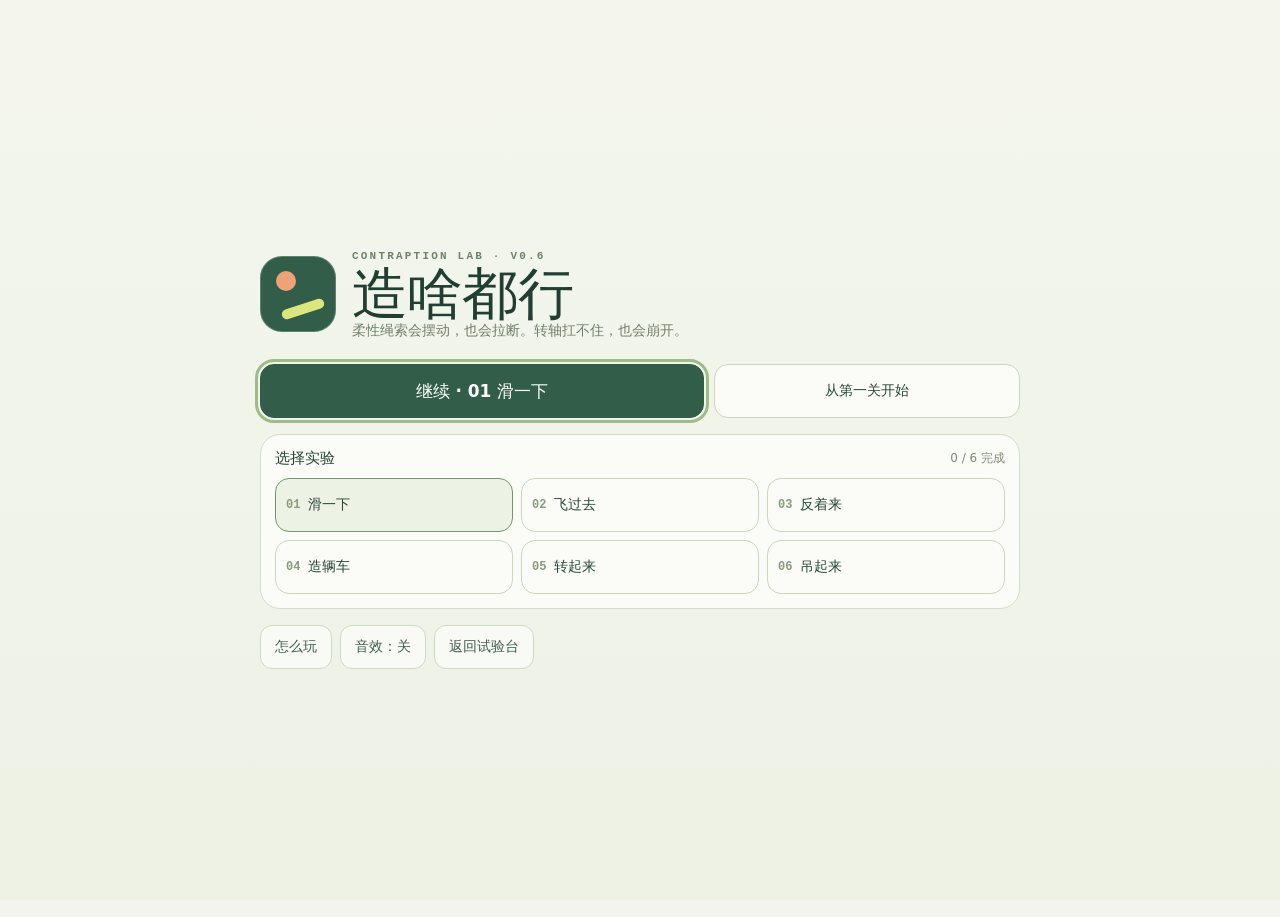
==== commit e5b4413e: "Add files via upload" ====
--- a/index.html
+++ b/index.html
@@ -3,15 +3,15 @@
 <head>
   <meta charset="utf-8">
   <meta name="viewport" content="width=device-width, initial-scale=1, viewport-fit=cover">
-  <meta name="application-version" content="0.5.0">
+  <meta name="application-version" content="0.6.0">
   <meta name="theme-color" content="#315d49">
   <meta name="apple-mobile-web-app-capable" content="yes">
   <meta name="mobile-web-app-capable" content="yes">
   <meta name="apple-mobile-web-app-title" content="造啥都行">
   <meta name="format-detection" content="telephone=no">
   <meta name="apple-mobile-web-app-status-bar-style" content="default">
-  <meta name="description" content="造啥都行 V0.5：动态木板、轮子、转轴与绳子。六关物理建造解谜，支持触屏和离线。">
-  <title>造啥都行 — 机械时代 v0.5.0</title>
+  <meta name="description" content="造啥都行 V0.6：柔性可断绳索、可断转轴、全动态零件与主菜单。六关物理建造解谜，支持触屏和离线。">
+  <title>造啥都行 — 断裂实验 v0.6.0</title>
   <link rel="manifest" href="./manifest.webmanifest">
   <link rel="apple-touch-icon" href="./icon-180.png">
   <link rel="icon" href="data:image/svg+xml,%3Csvg xmlns='http://www.w3.org/2000/svg' viewBox='0 0 64 64'%3E%3Crect width='64' height='64' rx='18' fill='%232f5a48'/%3E%3Ccircle cx='24' cy='22' r='10' fill='%23ed986f'/%3E%3Cpath d='M14 44 49 32 53 43 18 55Z' fill='%23dfed9c'/%3E%3C/svg%3E">
@@ -325,7 +325,7 @@
   body[data-mode=running] .lab-panel,body[data-mode=paused] .lab-panel{box-shadow:0 0 0 1px #dce4d4}
 }
 
-/* V0.5 — preserve the existing scene/camera, add compact mechanical tools. */
+/* V0.6 — compact mechanical tools, universal dynamics and breakable links. */
 .level-tabs{min-width:0;overflow-x:auto;scrollbar-width:none;overscroll-behavior-x:contain;position:relative}
 .level-tabs::-webkit-scrollbar{display:none}
 .level-tab{flex:0 0 auto;padding-left:12px;padding-right:12px}
@@ -415,6 +415,10 @@
  .play-toolbar .speed-button{min-width:38px;width:38px}
 }
 
+
+/* V0.6 main menu + universal dynamics + breakable links */
+.main-menu[hidden]{display:none!important}.main-menu{position:fixed;inset:0;z-index:80;display:grid;place-items:center;padding:max(18px,env(safe-area-inset-top)) max(16px,env(safe-area-inset-right)) max(18px,env(safe-area-inset-bottom)) max(16px,env(safe-area-inset-left));background:linear-gradient(180deg,#f4f6ed 0%,#edf2e5 100%);color:#274438;overflow:auto}.menu-shell{width:min(760px,100%);display:grid;gap:16px}.menu-hero{display:grid;grid-template-columns:auto 1fr;gap:16px;align-items:center;padding:18px 0 8px}.menu-logo{width:76px;height:76px;border-radius:22px;background:#315d49;position:relative;box-shadow:inset 0 0 0 1px #ffffff38}.menu-logo:before{content:"";position:absolute;width:20px;height:20px;border-radius:50%;background:#efa178;left:16px;top:15px}.menu-logo:after{content:"";position:absolute;width:44px;height:10px;border-radius:6px;background:#dbe77e;left:21px;bottom:18px;transform:rotate(-18deg)}.menu-eyebrow{font:700 11px/1.3 ui-monospace,SFMono-Regular,monospace;letter-spacing:.2em;color:#728269}.menu-title{margin:4px 0 2px;font-size:clamp(32px,8vw,56px);line-height:.95;color:#203f32}.menu-subtitle{margin:0;color:#70806a;font-size:14px}.menu-actions{display:grid;grid-template-columns:1.45fr 1fr;gap:10px}.menu-actions button,.menu-level{min-height:54px;border:1px solid #cad6bd;border-radius:14px;background:#fbfcf7;color:#28483a;font:inherit}.menu-actions .menu-primary{background:#315d49;color:#fff;border-color:#315d49;font-weight:800;font-size:17px}.menu-section{background:#fbfcf7;border:1px solid #d3ddc8;border-radius:20px;padding:14px}.menu-section-head{display:flex;justify-content:space-between;align-items:center;gap:12px;margin-bottom:10px}.menu-section-head strong{font-size:15px}.menu-progress{font-size:12px;color:#7e8a75}.menu-levels{display:grid;grid-template-columns:repeat(3,1fr);gap:8px}.menu-level{display:grid;grid-template-columns:auto 1fr auto;align-items:center;text-align:left;padding:10px;gap:8px;min-width:0}.menu-level b{font:700 12px ui-monospace,monospace;color:#8a9a7e}.menu-level span{font-weight:700;white-space:nowrap;overflow:hidden;text-overflow:ellipsis}.menu-level i{font-style:normal;color:#477355}.menu-level.active{border-color:#77956a;background:#edf3e4}.menu-footer{display:flex;gap:8px;flex-wrap:wrap}.menu-footer button{min-height:44px;padding:0 14px;border:1px solid #ced9c2;border-radius:12px;background:#f9faf5;color:#425d50}.body-mode-label{min-width:24px}.strength-options[hidden]{display:none!important}.stress-key{font-size:9px;color:#8a7563;margin-left:auto}.break-warning{color:#b15f4d!important}.main-menu button:focus-visible{outline:3px solid #9fbb87;outline-offset:2px}@media(max-width:520px){.main-menu{place-items:start center}.menu-shell{gap:12px}.menu-hero{padding-top:10px}.menu-logo{width:62px;height:62px;border-radius:18px}.menu-title{font-size:38px}.menu-actions{grid-template-columns:1fr}.menu-levels{grid-template-columns:1fr 1fr}.menu-section{padding:12px}.menu-level{min-height:52px;padding:8px}}
+
 </style>
 </head>
 <body>
@@ -441,12 +445,20 @@
   <symbol id="i-more" viewBox="0 0 24 24"><circle cx="5" cy="12" r="1.4"/><circle cx="12" cy="12" r="1.4"/><circle cx="19" cy="12" r="1.4"/></symbol>
   <symbol id="i-install" viewBox="0 0 24 24"><path d="M12 3v12m-5-5 5 5 5-5M5 18v2h14v-2"/></symbol>
 </defs></svg>
+<section class="main-menu" id="main-menu" aria-label="主菜单" hidden>
+  <div class="menu-shell">
+    <div class="menu-hero"><span class="menu-logo" aria-hidden="true"></span><div><div class="menu-eyebrow">CONTRAPTION LAB · V0.6</div><h1 class="menu-title">造啥都行</h1><p class="menu-subtitle">柔性绳索会摆动，也会拉断。转轴扛不住，也会崩开。</p></div></div>
+    <div class="menu-actions"><button class="menu-primary" id="menu-continue">继续实验</button><button id="menu-first">从第一关开始</button></div>
+    <section class="menu-section" aria-labelledby="menu-level-title"><div class="menu-section-head"><strong id="menu-level-title">选择实验</strong><span class="menu-progress" id="menu-progress">0 / 6 完成</span></div><div class="menu-levels" id="menu-levels"></div></section>
+    <div class="menu-footer"><button id="menu-help">怎么玩</button><button id="menu-sound">音效：关</button><button id="menu-close">返回试验台</button></div>
+  </div>
+</section>
 <div class="app">
   <header class="topbar">
     <a class="brand" href="#" aria-label="造啥都行 首页" id="home-link">
       <span class="brand-mark"><span class="brand-ball"></span><span class="brand-plank"></span></span>
       <span class="brand-type">造啥都行<span>CONTRAPTION LAB</span></span>
-      <span class="demo-tag version-badge">V0.5</span>
+      <span class="demo-tag version-badge">V0.6</span>
     </a>
     <nav class="level-tabs" aria-label="选择关卡" id="level-tabs"></nav>
     <div class="header-actions">
@@ -475,11 +487,11 @@
         </button>
         <button class="part-card" data-tool="fan" aria-pressed="false" title="风扇（快捷键 3）：沿箭头方向持续施力">
           <span class="part-art fan-art"><svg viewBox="0 0 96 58" aria-hidden="true"><rect x="20" y="6" width="43" height="43" rx="11" fill="#c6d7c0" stroke="#75936f" stroke-width="1.5"/><circle cx="41.5" cy="27.5" r="15" fill="#eef3e7" stroke="#75936f"/><g fill="#89a681"><path d="M42 26C27 7 56 11 45 26ZM43 29C61 15 58 45 44 32ZM39 30C43 52 18 36 36 28Z"/></g><circle cx="42" cy="28" r="3" fill="#57764f"/><path d="M70 19h13M69 28h18M70 37h12" stroke="#93ab87" stroke-width="2" stroke-linecap="round"/></svg></span>
-          <span class="part-copy"><strong>风扇</strong><small>借阵风，换条路线</small></span><kbd>3</kbd>
+          <span class="part-copy"><strong>风扇</strong><small>风场跟着风扇移动</small></span><kbd>3</kbd>
         </button>
 <button class="part-card" data-tool="wheel" aria-pressed="false" hidden title="轮子（4）：滚动，也能加动力"><span class="part-art"><svg viewBox="0 0 96 58" aria-hidden="true"><circle cx="46" cy="28" r="24" fill="#4b6357" stroke="#304d3d" stroke-width="2"/><circle cx="46" cy="28" r="17" fill="#e3eacb"/><path d="M46 12v32M32 20l28 16M32 36l28-16" stroke="#82986b" stroke-width="3"/><circle cx="46" cy="28" r="5" fill="#e8a16c"/></svg></span><span class="part-copy"><strong>轮子</strong><small>滚动，也能加动力</small></span><kbd>4</kbd></button>
-<button class="part-card" data-tool="axle" aria-pressed="false" hidden title="转轴（5）：两次点选，连接零件"><span class="part-art"><svg viewBox="0 0 96 58" aria-hidden="true"><g transform="rotate(-16 46 28)"><rect x="11" y="18" width="70" height="18" rx="4" fill="#e3be85" stroke="#b08a56" stroke-width="1.5"/></g><rect x="36" y="7" width="20" height="42" rx="5" fill="#c3d4b8" stroke="#819a70" stroke-width="1.5"/><circle cx="46" cy="28" r="10" fill="#f5d099" stroke="#8d7858" stroke-width="2"/><path d="M41 28h10M46 23v10" stroke="#84663f" stroke-width="2"/></svg></span><span class="part-copy"><strong>转轴</strong><small>两次点选，连接零件</small></span><kbd>5</kbd></button>
-<button class="part-card" data-tool="rope" aria-pressed="false" hidden title="绳子（6）：两端连接，只拉不推"><span class="part-art"><svg viewBox="0 0 96 58" aria-hidden="true"><path d="M15 11C20 68 69 61 78 12" fill="none" stroke="#b08658" stroke-width="5" stroke-linecap="round"/><path d="M15 11C20 68 69 61 78 12" fill="none" stroke="#e2c08c" stroke-width="1.5" stroke-dasharray="4 4"/><circle cx="15" cy="11" r="6" fill="#e8eacc" stroke="#879d75" stroke-width="2"/><circle cx="78" cy="12" r="6" fill="#e8eacc" stroke="#879d75" stroke-width="2"/></svg></span><span class="part-copy"><strong>绳子</strong><small>两端连接，只拉不推</small></span><kbd>6</kbd></button>
+<button class="part-card" data-tool="axle" aria-pressed="false" hidden title="转轴（5）：两次点选，连接零件"><span class="part-art"><svg viewBox="0 0 96 58" aria-hidden="true"><g transform="rotate(-16 46 28)"><rect x="11" y="18" width="70" height="18" rx="4" fill="#e3be85" stroke="#b08a56" stroke-width="1.5"/></g><rect x="36" y="7" width="20" height="42" rx="5" fill="#c3d4b8" stroke="#819a70" stroke-width="1.5"/><circle cx="46" cy="28" r="10" fill="#f5d099" stroke="#8d7858" stroke-width="2"/><path d="M41 28h10M46 23v10" stroke="#84663f" stroke-width="2"/></svg></span><span class="part-copy"><strong>转轴</strong><small>能转，也可能被扯断</small></span><kbd>5</kbd></button>
+<button class="part-card" data-tool="rope" aria-pressed="false" hidden title="绳子（6）：两端连接，只拉不推"><span class="part-art"><svg viewBox="0 0 96 58" aria-hidden="true"><path d="M15 11C20 68 69 61 78 12" fill="none" stroke="#b08658" stroke-width="5" stroke-linecap="round"/><path d="M15 11C20 68 69 61 78 12" fill="none" stroke="#e2c08c" stroke-width="1.5" stroke-dasharray="4 4"/><circle cx="15" cy="11" r="6" fill="#e8eacc" stroke="#879d75" stroke-width="2"/><circle cx="78" cy="12" r="6" fill="#e8eacc" stroke="#879d75" stroke-width="2"/></svg></span><span class="part-copy"><strong>绳子</strong><small>柔性摆动，过载会断</small></span><kbd>6</kbd></button>
       </div>
       <section class="inspector" id="inspector" aria-labelledby="inspector-title">
         <div class="inspector-heading"><strong id="inspector-title">零件设置</strong><span id="inspector-caption">未选中</span><button class="compact-only selection-close" id="deselect-btn" aria-label="取消选择或放置"><svg><use href="#i-close"/></svg></button></div>
@@ -489,8 +501,8 @@
           <div class="angle-buttons"><button id="rotate-left" title="逆时针旋转 15°（Q）">↶ <span>15°</span></button><button id="rotate-right" title="顺时针旋转 15°（E）">↷ <span>15°</span></button><button id="delete-btn" title="删除选中零件（Delete）" aria-label="删除选中零件"><svg><use href="#i-trash"/></svg></button></div>
           <div class="property-row"><label for="property-slider" id="property-label">木板长度</label><output id="property-value">240</output></div>
           <input type="range" id="property-slider" min="140" max="340" step="10" value="240">
-          <div class="mechanic-options" id="plank-mode" hidden><span>木板</span><button id="static-btn" aria-pressed="true">固定</button><button id="dynamic-btn" aria-pressed="false">动态</button></div>
-          <div class="mechanic-options" id="wheel-drive" hidden><span>电机</span><button data-motor="-4" aria-pressed="false">← 左转</button><button data-motor="0" aria-pressed="true">自由</button><button data-motor="4" aria-pressed="false">右转 →</button></div>
+          <div class="mechanic-options" id="plank-mode" hidden><span class="body-mode-label">物理</span><button id="static-btn" aria-pressed="true">固定</button><button id="dynamic-btn" aria-pressed="false">动态</button></div>
+          <div class="mechanic-options" id="wheel-drive" hidden><span>电机</span><button data-motor="-4" aria-pressed="false">← 左转</button><button data-motor="0" aria-pressed="true">自由</button><button data-motor="4" aria-pressed="false">右转 →</button></div><div class="mechanic-options strength-options" id="joint-strength" hidden><span>强度</span><button data-strength="0.55" aria-pressed="false">脆</button><button data-strength="1" aria-pressed="true">标准</button><button data-strength="1.7" aria-pressed="false">强韧</button></div>
           <div class="mechanic-options assembly-controls" id="assembly-controls" hidden><button id="move-group-btn" aria-pressed="true">整组移动</button><button id="detach-btn">拆除连接</button></div>
           <p class="property-tip" id="property-tip">长一点，也许刚好接得住。</p>
         </div>
@@ -501,7 +513,7 @@
       <div class="lab-topbar">
         <div class="stage-status"><span class="status-pill" id="status-pill"><span></span><b id="status-text">编辑中</b></span><span class="stage-label" id="stage-label">试验台 01</span><span class="compact-only mobile-clock" id="mobile-time">0.00s</span></div>
         <div class="stage-tools"><span class="part-count" title="已使用的零件数量"><b id="part-count">1</b><span> / 8</span></span><span class="tool-divider"></span><button class="icon-button" id="undo-btn" aria-label="撤销" title="撤销（Ctrl / ⌘ + Z）"><svg><use href="#i-undo"/></svg></button><button class="icon-button" id="redo-btn" aria-label="重做" title="重做（Ctrl / ⌘ + Shift + Z）"><svg><use href="#i-redo"/></svg></button><button class="icon-button toggle-button" id="path-btn" aria-label="显示运动轨迹" title="显示运动轨迹" aria-pressed="true"><svg><use href="#i-path"/></svg></button><button class="icon-button toggle-button" id="grid-btn" aria-label="显示辅助网格" title="显示辅助网格" aria-pressed="true"><svg><use href="#i-grid"/></svg></button><button class="icon-button" id="clear-btn" aria-label="清空零件" title="清空零件（可以撤销）"><svg><use href="#i-trash"/></svg></button><button class="icon-button compact-only" id="more-btn" aria-label="更多试验台选项" aria-expanded="false" aria-controls="more-menu"><svg><use href="#i-more"/></svg></button></div>
-        <div class="mobile-menu compact-only" id="more-menu" hidden><button id="mobile-path-btn" aria-pressed="true"><svg><use href="#i-path"/></svg>显示运动轨迹<span>开</span></button><button id="mobile-grid-btn" aria-pressed="true"><svg><use href="#i-grid"/></svg>显示辅助网格<span>开</span></button><button id="update-app-btn"><svg><use href="#i-reset"/></svg>检查更新<span id="app-version">V0.5.0</span></button><button id="install-app-btn"><svg><use href="#i-install"/></svg>添加到主屏幕<span>像 App 一样打开</span></button><button id="mobile-clear-btn"><svg><use href="#i-trash"/></svg>清空所有零件<span>可撤销</span></button></div>
+        <div class="mobile-menu compact-only" id="more-menu" hidden><button id="mobile-path-btn" aria-pressed="true"><svg><use href="#i-path"/></svg>显示运动轨迹<span>开</span></button><button id="mobile-grid-btn" aria-pressed="true"><svg><use href="#i-grid"/></svg>显示辅助网格<span>开</span></button><button id="update-app-btn"><svg><use href="#i-reset"/></svg>检查更新<span id="app-version">V0.6.0</span></button><button id="install-app-btn"><svg><use href="#i-install"/></svg>添加到主屏幕<span>像 App 一样打开</span></button><button id="mobile-clear-btn"><svg><use href="#i-trash"/></svg>清空所有零件<span>可撤销</span></button></div>
       </div>
       <div class="board-wrap" id="board-wrap">
         <canvas id="board" tabindex="0" aria-label="物理游戏画布。点选零件，再点画布放置；拖动零件移动；双指缩放和平移。选中后可用下方按钮旋转。电脑也可用 Q、E 旋转。" aria-describedby="canvas-help">你的浏览器不支持 Canvas。请使用支持 Canvas 的现代浏览器。</canvas>
@@ -529,7 +541,7 @@
   <div class="eyebrow"><span class="tiny-dot"></span>发明家入门指南</div>
   <h2>造得离谱，也能靠谱。</h2><p class="dialog-lead">目标只有一个：让橙色小球落进绿色篮筐，并停留片刻。</p>
   <div class="help-steps"><div><b>01</b><p><strong>搭建你的机关</strong>选择零件，再点画布放置；也可以直接把零件拖进去。点同一零件按钮可取消放置。</p></div><div><b>02</b><p><strong>给它一点调整</strong>拖动移动，用下方按钮旋转和删除，长按角度按钮可连续旋转。电脑也可用 Q / E 和 Delete。</p></div><div><b>03</b><p><strong>让物理接手</strong>点「开始实验」观看。手机上再点同一按钮即可暂停或继续；「返回编辑」会保留上一轮轨迹。电脑也可按空格或 R。</p></div></div>
-  <div class="help-note"><strong>机械连接怎么做</strong><p>转轴：先点轮子或动态木板上的位置，再点另一个零件；第二次点空白处则钉在第一个点。绳子：依次点两个端点，点零件就跟着它走，点空白处则固定。至少一端连接零件。选中零件后可“拆除连接”；删除零件也会删除与它相连的连接。所有操作支持撤销。点轴心可选中转轴；点轮子边缘可选中轮子。</p><strong>关于 V0.5.0</strong><p>V0.5「机械时代」支持动态木板、轮子、转轴和绳子。木板默认固定，选中后可切换动态；轮子可选自由轮或左右电机。电机需要连接转轴才能驱动。弹簧和风扇仍是固定的主动机关。绳子是无质量拉力连接，不会与地形缠绕；转轴组件内部不互相碰撞。本作使用游戏化物理，不用于工程计算。</p><p>触屏技巧：双指捏合缩放、双指或空白处拖动平移。手机编辑时会自动计算最佳取景，让起点和终点保持可见并把地面贴在场景底部；开始实验后镜头会跟随小球，接近画面边缘会提前追踪，接近终点时自动把终点带入视野。手动拖动或缩放会暂时接管镜头；点「全景」可查看完整试验台。游戏不会上传布局；慢放不改变物理参数。</p></div>
+  <div class="help-note"><strong>机械连接怎么做</strong><p>转轴：先点一个动态零件，再点另一个零件或空白固定点。绳子：依次点两个端点。V0.6 的绳子由多段质量节点组成，会自然摆动和下垂；转轴与绳子都有“脆 / 标准 / 强韧”三档强度，受力持续超过极限就会断裂。</p><strong>关于 V0.6.0</strong><p>木板、弹簧、风扇和轮子都能切换“固定 / 动态”。动态风扇会被碰撞和重力带走，风场跟着它移动；动态弹簧会产生后坐。轮子固定时不会滚动，切回动态后可用电机。断裂属于实验运行状态，不会破坏编辑布局，返回编辑即可重来。</p><p>触屏技巧：双指捏合缩放、双指或空白处拖动平移。手机编辑时会自动计算最佳取景，让起点和终点保持可见并把地面贴在场景底部；开始实验后镜头会跟随小球，接近画面边缘会提前追踪，接近终点时自动把终点带入视野。手动拖动或缩放会暂时接管镜头；点「全景」可查看完整试验台。游戏不会上传布局；慢放不改变物理参数。</p></div>
   <button class="primary-button dialog-start" id="help-start">懂了，开始发明 <svg><use href="#i-arrow"/></svg></button>
 </dialog>
 
@@ -681,11 +693,11 @@
 </script>
 <script>
 /*
- * Contraption Lab v0.5 — self-contained mechanical solver.
+ * Contraption Lab v0.6 — self-contained mechanical solver.
  * Units: logical pixels, seconds, arbitrary consistent mass units; dt = 1/240 s.
  * Circle/OBB + SAT contacts, sequential impulses, Coulomb friction,
- * revolute anchors, tension-only massless ropes. Game physics, not engineering.
- * Static-only layouts retain the unchanged v0.4.1 solver for compatibility.
+ * revolute anchors and a segmented, mass-bearing tension rope.
+ * Every physical part can be fixed or dynamic. Game physics, not engineering.
  */
 (function(root,factory){
  if(typeof module==='object'&&module.exports)module.exports=factory(require('./legacy-physics.js'));
@@ -694,14 +706,19 @@
 'use strict';
 const {W,H,DT,G,R,DEG,clamp,clone}=L;
 const isLink=p=>p.type==='axle'||p.type==='rope';
-const isDynamic=p=>p.type==='wheel'||(p.type==='plank'&&p.dynamic===true);
+const isDynamic=p=>!!p&&!isLink(p)&&p.dynamic===true;
+const BASE_BREAK_FORCE={rope:9000,axle:180000};
+const strengthOf=p=>clamp(Number.isFinite(p.strength)?p.strength:1,.5,2);
 const cross=(a,b)=>a.x*b.y-a.y*b.x;
 const dot=(a,b)=>a.x*b.x+a.y*b.y;
 const sub=(a,b)=>({x:a.x-b.x,y:a.y-b.y});
 const add=(a,b)=>({x:a.x+b.x,y:a.y+b.y});
 const mul=(a,s)=>({x:a.x*s,y:a.y*s});
 const rot=(p,a)=>({x:p.x*Math.cos(a)-p.y*Math.sin(a),y:p.x*Math.sin(a)+p.y*Math.cos(a)});
-function part(type,x,y,angle=0,extra={}){return Object.assign(L.part(type,x,y,angle),{dynamic:false,radius:34,motor:0},extra);}
+function part(type,x,y,angle=0,extra={}){
+ const defaults={dynamic:type==='wheel',radius:34,motor:0};
+ return Object.assign(L.part(type,x,y,angle),defaults,extra);
+}
 function dimensions(p){return p.type==='wheel'?[p.radius*2,p.radius*2]:isLink(p)?[20,20]:L.dimensions(p);}
 function hitPart(x,y,p,margin=9){if(p.type==='wheel')return Math.hypot(x-p.x,y-p.y)<=p.radius+margin;const q=L.localPoint(x,y,p),[w,h]=dimensions(p);return Math.abs(q.x)<=w/2+margin&&Math.abs(q.y)<=h/2+margin;}
 function anchorPoint(e,items){
@@ -713,16 +730,21 @@
 function endpoint(p,point){return p?Object.assign({body:p.id},L.localPoint(point.x,point.y,p)):{body:null,x:point.x,y:point.y};}
 function connection(type,a,b,items,extra={}){
  const A=anchorPoint(a,items),B=anchorPoint(b,items);
- return part(type,(A.x+B.x)/2,(A.y+B.y)/2,0,{a:clone(a),b:clone(b),length:type==='rope'?Math.max(24,Math.hypot(A.x-B.x,A.y-B.y)):0,...extra});
+ return part(type,(A.x+B.x)/2,(A.y+B.y)/2,0,{a:clone(a),b:clone(b),length:type==='rope'?Math.max(24,Math.hypot(A.x-B.x,A.y-B.y)):0,strength:1,...extra});
 }
 function bodyFrom(p,ball=false){
  const circle=ball||p.type==='wheel',r=ball?R:p.radius,[w,h]=circle?[r*2,r*2]:dimensions(p);
  const fixed=!ball&&!isDynamic(p),mass=ball?1:Math.max(.2,(circle?Math.PI*r*r:w*h)*.001);
  return {id:p.id,part:p,x:p.x,y:p.y,a:p.angle||0,vx:0,vy:0,omega:0,circle,r:circle?r:0,w,h,
  invM:fixed?0:1/mass,invI:fixed?0:1/(circle?mass*r*r/2:mass*(w*w+h*h)/12),
- friction:circle&&!ball?.85:ball?.24:.48,restitution:ball?.08:.03,group:null};
-}
-function rectBody(r,id){return {id,x:r.x,y:r.y,a:r.a||0,w:r.w,h:r.h,r:0,circle:false,invM:0,invI:0,vx:0,vy:0,omega:0,friction:.65,restitution:.03,part:{type:'terrain'}};}
+ friction:circle&&!ball?.85:ball?.24:.48,restitution:ball?.08:.03,group:null,noCollide:false};
+}
+function ropeParticle(id,x,y){
+ const mass=.11;
+ return {id,part:{type:'rope-node'},x,y,a:0,vx:0,vy:0,omega:0,circle:true,r:3.5,w:7,h:7,
+  invM:1/mass,invI:0,friction:0,restitution:0,group:null,noCollide:true,ropeNode:true};
+}
+function rectBody(r,id){return {id,x:r.x,y:r.y,a:r.a||0,w:r.w,h:r.h,r:0,circle:false,invM:0,invI:0,vx:0,vy:0,omega:0,friction:.65,restitution:.03,part:{type:'terrain'},noCollide:false};}
 function vertices(b){return [[-1,-1],[1,-1],[1,1],[-1,1]].map(([x,y])=>add(b,rot({x:x*b.w/2,y:y*b.h/2},b.a)));}
 function inside(p,b){const q=rot(sub(p,b),-b.a);return Math.abs(q.x)<=b.w/2+.02&&Math.abs(q.y)<=b.h/2+.02;}
 function boxContact(a,b){
@@ -766,7 +788,7 @@
 function getContacts(sim){
  const out=[];
  for(let i=0;i<sim.bodies.length;i++)for(let j=i+1;j<sim.bodies.length;j++){
-  const a=sim.bodies[i],b=sim.bodies[j];if(!a.invM&&!b.invM)continue;
+  const a=sim.bodies[i],b=sim.bodies[j];if(a.noCollide||b.noCollide)continue;if(!a.invM&&!b.invM)continue;
   if(a.group&&a.group===b.group)continue;
   const ra=a.circle?a.r:Math.hypot(a.w,a.h)/2,rb=b.circle?b.r:Math.hypot(b.w,b.h)/2;
   if(Math.abs(a.x-b.x)>ra+rb||Math.abs(a.y-b.y)>ra+rb)continue;
@@ -795,43 +817,105 @@
  if(sum===0)return;const apply=position?shift:impulse;
  if(j.part.type==='rope'){
   const dist=Math.hypot(delta.x,delta.y);if(dist<1e-6)return;const n=mul(delta,1/dist),error=dist-j.part.length;
-  if(error<-.2)return; // Loose ropes cannot push.
+  // Rope segments are allowed a tiny stretch and bend freely at their intermediate nodes.
+  const slop=j.softRope?Math.max(.35,j.part.length*.018):.2;
+  if(error<slop)return; // Loose ropes cannot push.
   const k=sum+cross(rA,n)**2*a.invI+cross(rB,n)**2*b.invI;
-  const mag=position?Math.min(0,-Math.max(0,error)*.65/k):Math.min(0,-(dot(v,n)+Math.max(0,error)*.08/dt)/k);
+  const posGain=j.softRope?.20:.65,velGain=j.softRope?.020:.08;
+  const mag=position?Math.min(0,-Math.max(0,error-slop)*posGain/k):Math.min(0,-(dot(v,n)+Math.max(0,error-slop)*velGain/dt)/k);
+  if(!position)j.forceSample=Math.max(j.forceSample||0,Math.abs(mag)/dt);
   apply(a,rA,mul(n,mag));apply(b,rB,mul(n,-mag));
  }else{
   const xx=sum+rA.y*rA.y*a.invI+rB.y*rB.y*b.invI,yy=sum+rA.x*rA.x*a.invI+rB.x*rB.x*b.invI,xy=-rA.x*rA.y*a.invI-rB.x*rB.y*b.invI,d=xx*yy-xy*xy;
   if(d<1e-10)return;const C=position?mul(delta,.6):add(v,mul(delta,.06/dt)),J={x:(-yy*C.x+xy*C.y)/d,y:(xy*C.x-xx*C.y)/d};
+  if(!position)j.forceSample=Math.max(j.forceSample||0,Math.hypot(J.x,J.y)/dt);
   apply(a,rA,J);apply(b,rB,mul(J,-1));
  }
 }
+function ropePointOnLine(A,B,t){return {x:A.x+(B.x-A.x)*t,y:A.y+(B.y-A.y)*t};}
+function buildRope(sim,p){
+ const A=anchorPoint(p.a,sim.items),B=anchorPoint(p.b,sim.items),distance=Math.hypot(B.x-A.x,B.y-A.y);
+ const total=Math.max(distance,p.length||distance,24),segments=clamp(Math.ceil(total/30),4,24),segLength=total/segments;
+ const nodes=[];
+ for(let i=1;i<segments;i++){
+  const q=ropePointOnLine(A,B,i/segments),node=ropeParticle(`$rope-${p.id}-${i}`,q.x,q.y);
+  nodes.push(node);sim.bodies.push(node);
+ }
+ const bodyA=p.a.body?sim.bodyMap[p.a.body]:null,bodyB=p.b.body?sim.bodyMap[p.b.body]:null;
+ let prevBody=bodyA,prevAnchor=p.a;
+ for(let i=0;i<segments;i++){
+  const nextBody=i===segments-1?bodyB:nodes[i];
+  const nextAnchor=i===segments-1?p.b:{x:0,y:0};
+  const segmentPart={type:'rope',length:segLength,a:prevBody?clone(prevAnchor):clone(prevAnchor),b:nextBody?clone(nextAnchor):clone(nextAnchor)};
+  // Internal particle anchors are local zero; ground anchors stay in world coordinates.
+  if(prevBody&&prevBody.ropeNode)segmentPart.a={x:0,y:0};
+  if(nextBody&&nextBody.ropeNode)segmentPart.b={x:0,y:0};
+  sim.joints.push({part:segmentPart,bodyA:prevBody,bodyB:nextBody,softRope:true,ropeId:p.id,linkId:p.id,segmentIndex:i,forceSample:0});
+  prevBody=nextBody;prevAnchor={x:0,y:0};
+ }
+ sim.ropeNodes[p.id]=nodes;
+}
 function createMechanical(level,items){
- const copied=clone(items),sim={level:clone(level),items:copied,mechanical:true,time:0,steps:0,state:'running',goalHold:0,idle:0,reason:'',events:[],cooldowns:Object.create(null),path:[],impacts:0,maxSpeed:0,bodies:[],bodyMap:Object.create(null),joints:[]};
+ const copied=clone(items),sim={level:clone(level),items:copied,mechanical:true,time:0,steps:0,state:'running',goalHold:0,idle:0,reason:'',events:[],cooldowns:Object.create(null),path:[],impacts:0,maxSpeed:0,bodies:[],bodyMap:Object.create(null),joints:[],ropeNodes:Object.create(null),linkDamage:Object.create(null)};
  const bb=bodyFrom({id:'$ball',type:'ball',...level.start},true);bb.vx=level.start.vx||0;sim.bodies.push(bb);sim.ballBody=bb;
  level.terrain.forEach((t,i)=>sim.bodies.push(rectBody(t,'$terrain-'+i)));
  L.goalRects(level.goal).forEach((t,i)=>sim.bodies.push(rectBody(t,'$goal-'+i)));
  for(const p of copied){if(isLink(p))continue;const b=bodyFrom(p);sim.bodyMap[p.id]=b;sim.bodies.push(b);}
- for(const p of copied){if(!isLink(p)||!p.a||!p.b)continue;if((p.a.body&&!sim.bodyMap[p.a.body])||(p.b.body&&!sim.bodyMap[p.b.body]))continue;sim.joints.push({part:p,bodyA:sim.bodyMap[p.a.body],bodyB:sim.bodyMap[p.b.body]});}
- // Axle-linked assemblies ignore self-collision; they still collide with the ball and ground.
+ // Axles are direct revolute constraints. Ropes are expanded into a flexible particle chain.
+ for(const p of copied){
+  if(!isLink(p)||!p.a||!p.b)continue;
+  if((p.a.body&&!sim.bodyMap[p.a.body])||(p.b.body&&!sim.bodyMap[p.b.body]))continue;
+  if(p.type==='rope')buildRope(sim,p);else sim.joints.push({part:p,bodyA:sim.bodyMap[p.a.body],bodyB:sim.bodyMap[p.b.body],linkId:p.id,forceSample:0});
+ }
+ rebuildGroups(sim);
+ sync(sim);return sim;
+}
+function rebuildGroups(sim){
+ // Axle-linked assemblies ignore self-collision while the axle is intact.
  const parent=Object.create(null);for(const id in sim.bodyMap)parent[id]=id;
- const find=id=>{while(parent[id]!==id)id=parent[id];return id;};
- for(const j of sim.joints)if(j.part.type==='axle'&&j.bodyA&&j.bodyB)parent[find(j.bodyA.id)]=find(j.bodyB.id);
+ const find=id=>{while(parent[id]!==id){parent[id]=parent[parent[id]];id=parent[id];}return id;};
+ for(const j of sim.joints)if(j.part.type==='axle'&&j.bodyA&&j.bodyB&&parent[j.bodyA.id]&&parent[j.bodyB.id])parent[find(j.bodyA.id)]=find(j.bodyB.id);
  for(const id in sim.bodyMap)sim.bodyMap[id].group=find(id);
- sync(sim);return sim;
+}
+function breakLink(sim,p,joint,force){
+ if(p.broken)return;
+ const d=jointData(joint),mid={x:(d.A.x+d.B.x)/2,y:(d.A.y+d.B.y)/2};
+ p.broken=true;p.breakX=mid.x;p.breakY=mid.y;p.breakForce=force;p.stress=1;p.breakIndex=joint.segmentIndex??0;
+ if(p.type==='rope')sim.joints=sim.joints.filter(j=>j!==joint);
+ else{sim.joints=sim.joints.filter(j=>j.linkId!==p.id);rebuildGroups(sim);}
+ sim.events.push({type:'break',linkType:p.type,id:p.id,x:mid.x,y:mid.y,force});
+}
+function applyBreakage(sim,dt){
+ for(const p of sim.items.filter(isLink)){
+  if(p.broken){p.stress=0;continue;}
+  const joints=sim.joints.filter(j=>j.linkId===p.id);if(!joints.length)continue;
+  let joint=joints[0],force=0;for(const j of joints)if((j.forceSample||0)>force){force=j.forceSample||0;joint=j;}
+  const threshold=BASE_BREAK_FORCE[p.type]*strengthOf(p),ratio=force/threshold;
+  p.stress=clamp(ratio,0,2.5);
+  let damage=sim.linkDamage[p.id]||0;
+  if(ratio>.78)damage+=(ratio-.72)*dt*2.6;else damage=Math.max(0,damage-dt*.9);
+  if(ratio>2.15)damage=1;sim.linkDamage[p.id]=damage;
+  if(damage>=1)breakLink(sim,p,joint,force);
+ }
 }
 function sync(sim){
  const b=sim.ballBody;sim.ball={x:b.x,y:b.y,vx:b.vx,vy:b.vy,r:b.r,rotation:b.a,omega:b.omega};
  for(const p of sim.items){const b=sim.bodyMap[p.id];if(b){p.x=b.x;p.y=b.y;p.angle=b.a;}}
- for(const p of sim.items.filter(isLink)){const A=anchorPoint(p.a,sim.items),B=anchorPoint(p.b,sim.items);p.x=(A.x+B.x)/2;p.y=(A.y+B.y)/2;}
+ for(const p of sim.items.filter(isLink)){
+  const A=anchorPoint(p.a,sim.items),B=anchorPoint(p.b,sim.items);p.x=(A.x+B.x)/2;p.y=(A.y+B.y)/2;
+  if(p.type==='rope')p.ropePoints=[A,...(sim.ropeNodes[p.id]||[]).map(n=>({x:n.x,y:n.y})),B];
+ }
 }
 function stepMechanical(sim,dt){
  if(sim.state!=='running')return sim;sim.time+=dt;sim.steps++;sim.events=[];
+ // Keep active force fields aligned with dynamic fans/springs from the prior sub-step.
+ sync(sim);
  for(const b of sim.bodies){
   if(!b.invM)continue;b.vy+=G*dt;
   for(const p of sim.items){if(p.type!=='fan')continue;const q=L.localPoint(b.x,b.y,p);if(q.x<=18||q.x>=470||Math.abs(q.y)>=75)continue;
    const strength=p.power*(1-.3*q.x/470)*(1-.4*(q.y/75)**2);b.vx+=Math.cos(p.angle)*strength*dt;b.vy+=Math.sin(p.angle)*strength*dt;
   }
-  const drag=Math.exp(-.035*dt);b.vx*=drag;b.vy*=drag;b.omega*=Math.exp(-.015*dt);
+  const drag=Math.exp(-(b.ropeNode?.12:.035)*dt);b.vx*=drag;b.vy*=drag;b.omega*=Math.exp(-.015*dt);
   if(b.part.type==='wheel'&&b.part.motor){
    const target=b.part.motor,linked=sim.joints.find(j=>j.part.type==='axle'&&(j.bodyA===b||j.bodyB===b)),other=linked?(linked.bodyA===b?linked.bodyB:linked.bodyA):null;
    const rel=b.omega-(other?.omega||0),k=b.invI+(other?.invI||0),torque=linked?clamp((target-rel)/(k||1),-9000*dt,9000*dt):0;
@@ -845,11 +929,15 @@
   const n={x:Math.sin(p.angle),y:-Math.cos(p.angle)},vn=ball.vx*n.x+ball.vy*n.y;
   if(dot(c.n,n)>.65&&vn< -12&&sim.time-(sim.cooldowns[p.id]??-10)>.16){
    const tangent=ball.vx*Math.cos(p.angle)+ball.vy*Math.sin(p.angle);ball.vx=tangent*.5*Math.cos(p.angle)+n.x*p.power;ball.vy=tangent*.5*Math.sin(p.angle)+n.y*p.power;
+   // Dynamic springs recoil a little instead of acting like an infinitely heavy launcher.
+   if(box.invM){const kick=mul(n,-Math.min(p.power*.24,230));box.vx+=kick.x*box.invM;box.vy+=kick.y*box.invM;}
    sim.cooldowns[p.id]=sim.time;sim.events.push({type:'spring',x:ball.x,y:ball.y,power:p.power,id:p.id});
   }
  }
  const contacts=getContacts(sim);
+ for(const j of sim.joints)j.forceSample=0;
  for(let i=0;i<12;i++){for(const j of sim.joints)solveJoint(j,false,dt);for(const c of contacts)solveContact(c);}
+ applyBreakage(sim,dt);
  for(let i=0;i<5;i++){
   for(const c of getContacts(sim)){const {a,b,n,rA,rB}=c,k=a.invM+b.invM+cross(rA,n)**2*a.invI+cross(rB,n)**2*b.invI;if(k<1e-10)continue;
    const v=Math.max(0,c.depth-.08)*.35/k;shift(a,rA,mul(n,v));shift(b,rB,mul(n,-v));}
@@ -864,13 +952,12 @@
  if(sim.goalHold>=.5){sim.state='won';sim.events.push({type:'win',x:b.x,y:b.y});}
  else if(b.y>H+65||b.x< -80||b.x>W+80){sim.state='lost';sim.reason='小球溜走了。检查轮子方向、接球坡度或绳长。';}
  else if(sim.time>32){sim.state='lost';sim.reason='这次没能抵达。调整连接或动力，再试一次。';}
- // A stationary ball may still be collected by an approaching machine.
  return sim;
 }
 function create(level,items){return items.some(p=>isLink(p)||isDynamic(p))?createMechanical(level,items):L.create(level,items);}
 function step(sim,dt=DT){return sim.mechanical?stepMechanical(sim,dt):L.step(sim,dt);}
 function run(level,items,seconds=34){const s=create(level,items);while(s.state==='running'&&s.time<seconds)step(s);return s;}
-return {...L,part,dimensions,hitPart,isLink,isDynamic,anchorPoint,endpoint,connection,create,step,run,mechanicalVersion:'0.5.0'};
+return {...L,part,dimensions,hitPart,isLink,isDynamic,anchorPoint,endpoint,connection,strengthOf,create,step,run,mechanicalVersion:'0.6.0'};
 });
 
 </script>
@@ -975,7 +1062,7 @@
   const camera = { zoom: 1, cx: P.W / 2, cy: P.H / 2, follow: false, preset: 'edit' };
   const pointers = new Map();
   let pinch = null, gestureConsumed = false, needsRender = true, clockPaint = 0;
-  let rotationTimer = null, rotationHeld = false;
+  let rotationTimer = null, rotationHeld = false, suppressInspectorUntil = 0, suppressClickUntil = 0;
   const level = () => LEVELS[levelIndex];
   const editing = () => mode === 'edit';
   const snapshot = () => ({ items: P.clone(items), example: usedExample });
@@ -992,7 +1079,7 @@
       if(![p.x,p.y,p.angle,p.length,p.power].every(Number.isFinite))return null;
       const q=P.part(p.type,P.clamp(p.x,0,P.W),P.clamp(p.y,0,P.H),normalize(p.angle),{
         id:p.id,length:P.clamp(p.length,140,340),power:P.clamp(p.power,p.type==='spring'?450:400,p.type==='spring'?1050:2400),
-        dynamic:p.type==='plank'&&p.dynamic===true,radius:Number.isFinite(p.radius)?P.clamp(p.radius,24,60):34,motor:Number.isFinite(p.motor)?P.clamp(p.motor,-8,8):0
+        dynamic:p.type==='wheel'?p.dynamic!==false:p.dynamic===true,radius:Number.isFinite(p.radius)?P.clamp(p.radius,24,60):34,motor:Number.isFinite(p.motor)?P.clamp(p.motor,-8,8):0
       });
       if(q.type!=='plank')q.length=q.type==='spring'?88:52;out.push(q);
     }
@@ -1000,7 +1087,7 @@
       const valid=e=>e&&[e.x,e.y].every(Number.isFinite)&&Math.abs(e.x)<2500&&Math.abs(e.y)<2500&&(e.body===null||out.some(q=>q.id===e.body&&!P.isLink(q)));
       if(!valid(p.a)||!valid(p.b)||p.a.body===p.b.body)continue;
       if(p.type==='rope'&&!Number.isFinite(p.length))continue;
-      out.push(P.connection(p.type,p.a,p.b,out,{id:p.id,length:p.type==='rope'?P.clamp(p.length,24,1100):0}));
+      out.push(P.connection(p.type,p.a,p.b,out,{id:p.id,length:p.type==='rope'?P.clamp(p.length,24,1100):0,strength:P.clamp(Number.isFinite(p.strength)?p.strength:1,.5,2)}));
     }
     return out;
   }
@@ -1054,7 +1141,7 @@
     if(!editing()||!point.inside||!['axle','rope'].includes(activeTool))return;
     const type=activeTool,p=bodyAt(point,linkPending?.body);
     if(!linkPending){
-      if(type==='axle'&&(!p||!P.isDynamic(p))){toast('先点轮子或动态木板；木板可在设置里切换为动态。');return;}
+      if(type==='axle'&&(!p||!P.isDynamic(p))){toast('先点一个动态零件；木板、弹簧、风扇和轮子都能切换为动态。');return;}
       linkPending=pickEndpoint(p,point);updateUI();return;
     }
     const a=linkPending,b=type==='axle'?P.endpoint(p,P.anchorPoint(a,items)):pickEndpoint(p,point);
@@ -1065,7 +1152,7 @@
     mutate(()=>{items.push(joint);selectedId=joint.id;activeTool=ghost=linkPending=null;},type==='axle'?(b.body?'转轴已连接：零件可以相对旋转。':'转轴已钉住：零件可以绕它旋转。'):'绳子已连接：下方可调整最大长度。');
   }
   function save() {
-    refreshLinks();storage.version='0.5.0';
+    refreshLinks();storage.version='0.6.0';
     storage.drafts[level().id] = { parts: P.clone(items), example: usedExample };
     storage.level = levelIndex;
     try { localStorage.setItem(KEY, JSON.stringify(storage)); storageOK = true; }
@@ -1134,6 +1221,7 @@
     if(['axle','rope'].includes(activeTool)){connectAt(point);return;}
     const p = clampPart({ ...ghost, id: P.part(activeTool, 0, 0).id, x: point.x, y: point.y });
     mutate(() => { items.push(p); selectedId = p.id; activeTool = ghost = null; });
+    suppressInspectorUntil=performance.now()+70;
     canvas.focus({ preventScroll: true });
   }
   function rotateSelected(degrees) {
@@ -1202,10 +1290,11 @@
     if (!p) return;
     $('angle-value').textContent = Math.round(p.angle / P.DEG) + '°';
     const slider = $('property-slider');
-    slider.hidden=p.type==='axle';$('plank-mode').hidden=p.type!=='plank';$('wheel-drive').hidden=p.type!=='wheel';
+    slider.hidden=p.type==='axle';$('plank-mode').hidden=P.isLink(p);$('wheel-drive').hidden=p.type!=='wheel';$('joint-strength').hidden=!P.isLink(p);
     $('assembly-controls').hidden=P.isLink(p)||!!activeTool;
     $('dynamic-btn').setAttribute('aria-pressed',String(p.dynamic===true));$('static-btn').setAttribute('aria-pressed',String(!p.dynamic));
-    document.querySelectorAll('[data-motor]').forEach(b=>{b.setAttribute('aria-pressed',String(Number(b.dataset.motor)===p.motor));b.disabled=!editing();});
+    document.querySelectorAll('[data-motor]').forEach(b=>{b.setAttribute('aria-pressed',String(Number(b.dataset.motor)===p.motor));b.disabled=!editing()||!p.dynamic;});
+    document.querySelectorAll('[data-strength]').forEach(b=>{b.setAttribute('aria-pressed',String(Math.abs(Number(b.dataset.strength)-(p.strength||1))<.02));b.disabled=!editing();});
     $('move-group-btn').setAttribute('aria-pressed',String(groupMove));
     $('detach-btn').disabled=!editing()||!items.some(j=>P.isLink(j)&&(j.a.body===p.id||j.b.body===p.id));
     if (p.type === 'plank') {
@@ -1223,16 +1312,20 @@
     }
     if(p.type==='wheel'){
       $('property-label').textContent='轮子半径';slider.min=24;slider.max=60;slider.step=2;slider.value=p.radius;
-      $('property-value').textContent=p.radius;$('property-tip').textContent='自由轮不主动驱动；电机需要连接转轴。';
+      $('property-value').textContent=p.radius;$('property-tip').textContent=p.dynamic?'动态轮子会滚动；电机需要连接完整转轴。':'固定轮子不会滚动或驱动。';
     }else if(p.type==='rope'){
       $('property-label').textContent='绳子最大长度';slider.min=24;slider.max=1100;slider.step=1;slider.value=p.length;
-      $('property-value').textContent=Math.round(p.length);$('property-tip').textContent='只拉不推；绳子不会与地形缠绕。';
+      $('property-value').textContent=Math.round(p.length);$('property-tip').textContent='柔性绳会摆动、下垂；持续超载会从受力最大的绳段拉断。';
     }else if(p.type==='axle'){
       $('property-label').textContent='转轴连接';$('property-value').textContent=p.a.body&&p.b.body?'零件 ↔ 零件':'零件 ↔ 固定点';
-      $('property-tip').textContent='连接点不分离，零件仍可绕轴旋转。';
-    }
-    if(p.type==='plank')$('property-tip').textContent=p.dynamic?'动态木板会下落、受力和转动。':'固定木板不会动，切到动态即可用于造车。';
+      $('property-tip').textContent='转轴允许旋转，但持续超载会断裂。';
+    }
+    if(p.type==='plank')$('property-tip').textContent=p.dynamic?'动态木板会下落、受力和转动。':'固定木板不会动。';
+    if(p.type==='spring')$('property-tip').textContent=p.dynamic?'动态弹簧会受重力、碰撞并产生后坐。':'固定弹簧只负责弹射，不会被撞走。';
+    if(p.type==='fan')$('property-tip').textContent=p.dynamic?'动态风扇会移动和旋转，风场跟着它走。':'固定风扇的位置不会改变。';
+    $('plank-mode').querySelector('span').textContent=P.isLink(p)?'物理':'物理';
     ['rotate-left','rotate-right','delete-btn','property-slider','static-btn','dynamic-btn','move-group-btn'].forEach(id=>$(id).disabled=!editing());
+    $('static-btn').disabled=$('dynamic-btn').disabled=!editing()||P.isLink(p);
     $('rotate-left').disabled=$('rotate-right').disabled=!editing()||P.isLink(p);
     $('angle-value').textContent=P.isLink(p)?'连接件':Math.round(p.angle/P.DEG)+'°';
   }
@@ -1545,10 +1638,11 @@
     if (!editing() || !selected()) return;
     e.preventDefault(); rotateSelected(e.deltaY > 0 ? 5 : -5);
   }, { passive: false });
+  document.addEventListener('click',e=>{if(performance.now()<suppressClickUntil&&e.target.closest('#selection-controls')){e.preventDefault();e.stopImmediatePropagation();}},true);
   document.querySelectorAll('.part-card').forEach(card => {
     card.addEventListener('pointerdown', e => {
       if (!editing() || e.button !== 0 || cardDrag) return;
-      e.preventDefault(); chooseTool(card.dataset.tool);
+      e.preventDefault(); suppressClickUntil=performance.now()+80; chooseTool(card.dataset.tool);
       if (!activeTool) return;
       cardDrag = { pointerId: e.pointerId, x: e.clientX, y: e.clientY, moved: false, touch: e.pointerType === 'touch' };
       card.setPointerCapture(e.pointerId);
@@ -1597,13 +1691,23 @@
   compactQuery.addEventListener('change', syncLayout);
   window.addEventListener('blur', () => { cancelInteractions(); updateUI(); });
 
+  function refreshMainMenu(){
+    const host=$('menu-levels');if(!host)return;host.textContent='';
+    LEVELS.forEach((l,i)=>{const b=document.createElement('button');b.type='button';b.className='menu-level'+(i===levelIndex?' active':'');const done=!!storage.wins[l.id];b.innerHTML=`<b>${String(i+1).padStart(2,'0')}</b><span>${l.name}</span><i>${done?'✓':''}</i>`;b.onclick=()=>{loadLevel(i);closeMainMenu();};host.appendChild(b);});
+    $('menu-progress').textContent=`${LEVELS.filter(l=>storage.wins[l.id]).length} / ${LEVELS.length} 完成`;
+    $('menu-continue').textContent=`继续 · ${String(levelIndex+1).padStart(2,'0')} ${level().name}`;
+  }
+  function openMainMenu(){if(mode==='running')togglePause();if(document.body.classList.contains('focus-mode'))setFocus(false);refreshMainMenu();$('main-menu').hidden=false;document.body.classList.add('menu-open');requestAnimationFrame(()=>$('menu-continue').focus({preventScroll:true}));}
+  function closeMainMenu(){$('main-menu').hidden=true;document.body.classList.remove('menu-open');requestAnimationFrame(resize);}
+
   const tabs = $('level-tabs');
   LEVELS.forEach((l, i) => {
     const b = document.createElement('button'); b.className = 'level-tab'; b.type = 'button';
     b.innerHTML = `<span class="tab-num">0${i + 1}</span><span>${l.name}</span><span class="tab-done" hidden>✓</span>`;
     b.setAttribute('aria-label', `第 ${i + 1} 关：${l.name}`); b.onclick = () => loadLevel(i); tabs.appendChild(b);
   });
-  $('home-link').onclick = e => { e.preventDefault(); loadLevel(0); };
+  $('home-link').onclick = e => { e.preventDefault(); openMainMenu(); };
+  $('menu-continue').onclick=closeMainMenu;$('menu-close').onclick=closeMainMenu;$('menu-first').onclick=()=>{loadLevel(0);closeMainMenu();};
   $('play-btn').onclick = () => { if (compact() && (mode === 'running' || mode === 'paused')) togglePause(); else start(); }; $('pause-btn').onclick = togglePause; $('edit-btn').onclick = returnToEdit;
   $('speed-btn').onclick = toggleSpeed; $('undo-btn').onclick = () => undo(); $('redo-btn').onclick = () => undo(true);
   $('clear-btn').onclick = () => mutate(() => { items = []; selectedId = null; activeTool = ghost = null; }, '零件已清空。可以用撤销找回来。');
@@ -1661,10 +1765,13 @@
   $('property-slider').addEventListener('pointercancel', commitRange);
   const dialog = $('help-dialog');
   $('help-btn').onclick = () => { if (mode === 'running') togglePause(); dialog.showModal(); };
+  $('menu-help').onclick=()=>{closeMainMenu();dialog.showModal();};
+  $('menu-sound').onclick=()=>{$('sound-btn').click();refreshMainMenu();};
   $('close-help').onclick = $('help-start').onclick = () => dialog.close();
   dialog.addEventListener('click', e => { const r = dialog.getBoundingClientRect(); if (e.clientX < r.left || e.clientX > r.right || e.clientY < r.top || e.clientY > r.bottom) dialog.close(); });
   window.addEventListener('keydown', e => {
     if (dialog.open) return;
+    if(!$('main-menu').hidden){if(e.key==='Escape')closeMainMenu();return;}
     const tag = document.activeElement?.tagName;
     if (tag === 'INPUT' || tag === 'TEXTAREA' || document.activeElement?.isContentEditable) return;
     const k = e.key.toLowerCase();
@@ -1682,9 +1789,10 @@
   document.addEventListener('visibilitychange', () => { if (document.hidden) { cancelInteractions(); if (mode === 'running') togglePause(); save(); } lastFrame = 0; needsRender = true; });
 
   document.querySelectorAll('[data-category]').forEach(b=>b.onclick=()=>{activeTool=ghost=linkPending=null;selectedId=null;chooseCategory(b.dataset.category);updateUI();});
-  function setProperty(fn){const p=selected();if(!editing()||!p)return;if(activeTool){fn(p);updateInspector();}else mutate(()=>fn(p));}
-  $('static-btn').onclick=()=>setProperty(p=>p.dynamic=false);
+  function setProperty(fn){const p=selected();if(!editing()||!p||performance.now()<suppressInspectorUntil)return;if(activeTool){fn(p);updateInspector();}else mutate(()=>fn(p));}
+  $('static-btn').onclick=()=>setProperty(p=>{p.dynamic=false;if(p.type==='wheel')p.motor=0;});
   $('dynamic-btn').onclick=()=>setProperty(p=>p.dynamic=true);
+  document.querySelectorAll('[data-strength]').forEach(b=>b.onclick=()=>setProperty(p=>{if(P.isLink(p))p.strength=Number(b.dataset.strength);}));
   document.querySelectorAll('[data-motor]').forEach(b=>b.onclick=()=>setProperty(p=>p.motor=Number(b.dataset.motor)));
   $('move-group-btn').onclick=()=>{groupMove=!groupMove;updateInspector();};
   $('detach-btn').onclick=()=>{const p=selected();if(!p)return;mutate(()=>{items=items.filter(j=>!P.isLink(j)||(j.a.body!==p.id&&j.b.body!==p.id));},'连接已拆除，可撤销。');};
@@ -1701,6 +1809,7 @@
     $('sound-btn').innerHTML = icon(muted ? 'mute' : 'sound');
     $('sound-btn').setAttribute('aria-pressed', String(!muted));
     $('sound-btn').setAttribute('aria-label', muted ? '开启音效' : '关闭音效');
+    if($('menu-sound'))$('menu-sound').textContent='音效：'+(muted?'关':'开');
     $('sound-btn').title = muted ? '开启音效' : '关闭音效';
   }
   function tone(freq, duration = .07, volume = .03, delay = 0) {
@@ -1842,6 +1951,7 @@
       [-29, 29].forEach(y => { ctx.beginPath(); ctx.moveTo(-9, y); ctx.lineTo(9, y); ctx.stroke(); });
       ctx.strokeStyle = '#8fab6c'; ctx.lineWidth = 1.6; arrow(36, 0, 62, 0, 7);
     }
+    if(p.dynamic&&p.type!=='plank'){const [dw,dh]=P.dimensions(p);ctx.fillStyle='#446650';rr(-Math.min(dw/2-4,14),-dh/2+3,22,12,3);ctx.fill();ctx.fillStyle='#f2f4df';ctx.font='bold 9px sans-serif';ctx.textAlign='center';ctx.fillText('动',-Math.min(dw/2-4,14)+11,-dh/2+12);}
     ctx.restore();
   }
   function drawSelection(p, isGhost = false) {
@@ -1860,13 +1970,18 @@
     ctx.restore();
   }
   function drawConnection(p,scene,highlight=false){
-    const a=P.anchorPoint(p.a,scene),b=P.anchorPoint(p.b,scene);ctx.save();ctx.lineCap='round';ctx.lineJoin='round';
+    const a=P.anchorPoint(p.a,scene),b=P.anchorPoint(p.b,scene),stress=p.stress||0;ctx.save();ctx.lineCap='round';ctx.lineJoin='round';
+    const hot=stress>.72,critical=stress>1;
     if(p.type==='rope'){
-      const d=Math.hypot(b.x-a.x,b.y-a.y),sag=Math.min(100,Math.sqrt(Math.max(0,p.length*p.length-d*d))*.5);
-      ctx.beginPath();ctx.moveTo(a.x,a.y);ctx.quadraticCurveTo((a.x+b.x)/2,(a.y+b.y)/2+sag,b.x,b.y);
-      if(highlight){ctx.strokeStyle='#c1ce9a';ctx.lineWidth=9/view.scale;ctx.stroke();}
-      ctx.strokeStyle='#b08658';ctx.lineWidth=4;ctx.stroke();ctx.strokeStyle='#e2c08c';ctx.lineWidth=1.1;ctx.setLineDash([4,4]);ctx.stroke();ctx.setLineDash([]);
-    }else{ctx.strokeStyle='#719285';ctx.lineWidth=4;ctx.beginPath();ctx.moveTo(a.x,a.y);ctx.lineTo(b.x,b.y);ctx.stroke();}
+      const pts=p.ropePoints&&p.ropePoints.length>2?p.ropePoints:null;
+      if(pts){
+        const drawSegments=(width,color,dash=false)=>{ctx.strokeStyle=color;ctx.lineWidth=width;if(dash)ctx.setLineDash([4,4]);for(let i=0;i<pts.length-1;i++){if(p.broken&&i===p.breakIndex)continue;ctx.beginPath();ctx.moveTo(pts[i].x,pts[i].y);ctx.lineTo(pts[i+1].x,pts[i+1].y);ctx.stroke();}ctx.setLineDash([]);};
+        if(highlight)drawSegments(9/view.scale,'#c1ce9a');drawSegments(4,critical?'#b95f4f':hot?'#c68355':'#b08658');drawSegments(1.1,'#e2c08c',true);
+      }else{
+        const d=Math.hypot(b.x-a.x,b.y-a.y),sag=Math.min(125,Math.sqrt(Math.max(0,p.length*p.length-d*d))*.64);ctx.beginPath();ctx.moveTo(a.x,a.y);ctx.quadraticCurveTo((a.x+b.x)/2,(a.y+b.y)/2+sag,b.x,b.y);if(highlight){ctx.strokeStyle='#c1ce9a';ctx.lineWidth=9/view.scale;ctx.stroke();}ctx.strokeStyle=hot?'#c68355':'#b08658';ctx.lineWidth=4;ctx.stroke();
+      }
+    }else if(!p.broken){ctx.strokeStyle=critical?'#b95f4f':hot?'#c68355':'#719285';ctx.lineWidth=4;ctx.beginPath();ctx.moveTo(a.x,a.y);ctx.lineTo(b.x,b.y);ctx.stroke();}
+    if(p.broken){const q={x:p.breakX??(a.x+b.x)/2,y:p.breakY??(a.y+b.y)/2};ctx.strokeStyle='#b85e4e';ctx.lineWidth=2.5;ctx.beginPath();ctx.moveTo(q.x-9,q.y-7);ctx.lineTo(q.x-2,q.y+1);ctx.lineTo(q.x-7,q.y+8);ctx.moveTo(q.x+8,q.y-8);ctx.lineTo(q.x+2,q.y);ctx.lineTo(q.x+8,q.y+7);ctx.stroke();}
     for(const [q,e] of [[a,p.a],[b,p.b]]){
       if(!e.body){ctx.fillStyle='#dce5d1';rr(q.x-13,q.y-13,26,26,5);ctx.fill();ctx.strokeStyle='#879d75';ctx.lineWidth=1.5;ctx.stroke();}
       ctx.beginPath();ctx.arc(q.x,q.y,p.type==='axle'?8:5,0,Math.PI*2);ctx.fillStyle=p.type==='axle'?'#f5d099':'#f0dec0';ctx.fill();ctx.strokeStyle=highlight?'#315d49':'#8d7858';ctx.lineWidth=highlight?3:1.5;ctx.stroke();
@@ -1891,6 +2006,10 @@
   function emitImpact(event) {
     if (reducedMotion) return;
     for (let i = 0; i < 5; i++) effects.push({ x: event.x, y: event.y, vx: (Math.random() - .5) * 70, vy: -30 - Math.random() * 55, age: 0, life: .28 + Math.random() * .15, color: event.type === 'spring' ? '#d48b64' : '#bea782', size: 2, kind: 'dust' });
+  }
+  function emitBreak(event){
+    if(!reducedMotion)for(let i=0;i<14;i++)effects.push({x:event.x,y:event.y,vx:(Math.random()-.5)*190,vy:-35-Math.random()*120,age:0,life:.35+Math.random()*.35,color:event.linkType==='rope'?'#b58c5e':'#b85f4f',size:2+Math.random()*2,kind:'dust'});
+    toast(event.linkType==='rope'?'绳子拉断了！':'转轴断裂了！',1400);
   }
   function celebrate() {
     if (reducedMotion) return;
@@ -1974,7 +2093,7 @@
       if (e.type === 'impact' || e.type === 'spring') {
         emitImpact(e);
         if (sim.time - lastSoundTime > .09) { tone(e.type === 'spring' ? 490 : Math.min(470, 160 + e.speed * .25), e.type === 'spring' ? .13 : .045, .02); lastSoundTime = sim.time; }
-      }
+      } else if(e.type==='break'){emitBreak(e);tone(e.linkType==='rope'?180:120,.12,.035);lastSoundTime=sim.time;}
     }
     if (sim.state !== 'running') finish();
   }
@@ -1993,11 +2112,12 @@
     requestAnimationFrame(frame);
   }
   syncLayout(); loadLevel(levelIndex); resize(); new ResizeObserver(resize).observe(wrap); requestAnimationFrame(frame);
+  if(!(location.hash==='#test'||window.__LAB_ENABLE_TEST__===true))openMainMenu();
   // Optional, local-only test hooks. No hooks are exposed during ordinary play.
   if (location.hash === '#test' || window.__LAB_ENABLE_TEST__ === true) window.__LAB_TEST__ = {
-    state: () => ({ mode, levelIndex, items: P.clone(items), selectedId, activeTool, past: past.length, future: future.length,
+    state: () => ({ mode, levelIndex, items: P.clone(items), ghost:ghost?P.clone(ghost):null, selectedId, activeTool, past: past.length, future: future.length,
       sim: sim ? { state: sim.state, time: sim.time, ball: { ...sim.ball }, pathLength: sim.path.length,mechanical:!!sim.mechanical,items:P.clone(sim.items) } : null, previousPathLength: previousPath.length, storageOK, usedExample, view: { ...view }, camera: { ...camera }, compact: compact(), activePointers: pointers.size, dragType: drag?.type || null, focus: document.body.classList.contains('focus-mode') }),
-    loadLevel, loadExample, start, returnToEdit, undo, chooseTool, rotateSelected, resetCamera, fitCamera, zoomBy, updateFollowCamera,connectAt,placeTool,deleteSelected,togglePause,
+    loadLevel, loadExample, start, returnToEdit, undo, chooseTool, rotateSelected, resetCamera, fitCamera, zoomBy, updateFollowCamera,connectAt,placeTool,deleteSelected,togglePause,openMainMenu,closeMainMenu,
     setItems:parts=>{items=sanitizeParts(parts)||[];selectedId=null;refreshLinks();save();updateUI();},select:id=>{selectedId=id;activeTool=ghost=linkPending=null;updateUI();},
     advance: seconds => { const count = Math.ceil(seconds / P.DT); for (let i = 0; i < count && mode === 'running'; i++) physicsTick(); render(); return mode; }
   };
@@ -2038,7 +2158,7 @@
     say(isiOS ? 'iPhone：点 Safari 的分享按钮 →「添加到主屏幕」。' : '浏览器菜单里选择「安装应用」或「添加到主屏幕」。');
   });
   window.addEventListener('appinstalled', () => say('安装完成！以后可从主屏幕直接进入。'));
-  const VERSION='0.5.0';
+  const VERSION='0.6.0';
   let registration=null;
   const canRegister='serviceWorker' in navigator && ['https:','http:'].includes(location.protocol);
   async function register(){
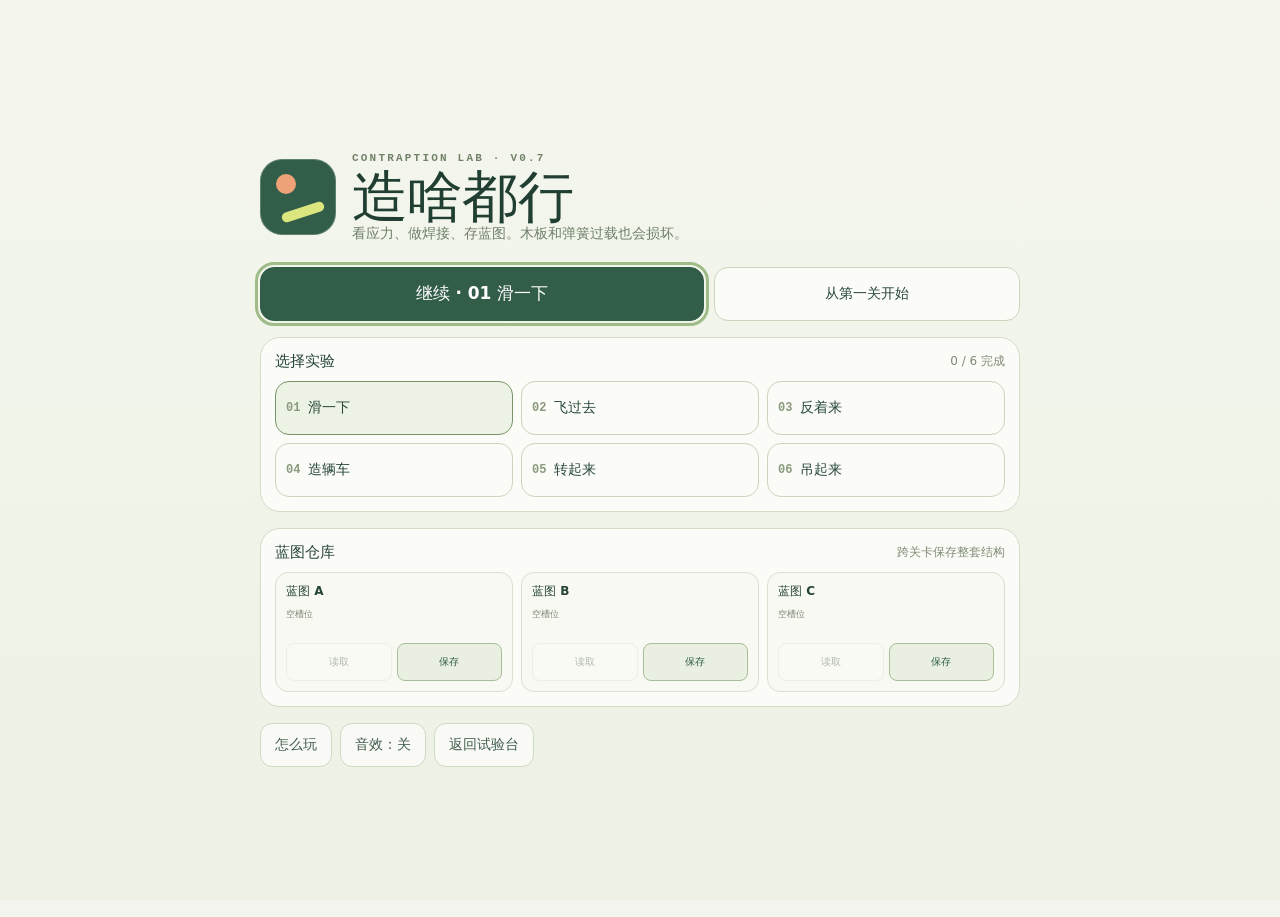
==== commit 1df414be: "Add files via upload" ====
--- a/index.html
+++ b/index.html
@@ -3,15 +3,15 @@
 <head>
   <meta charset="utf-8">
   <meta name="viewport" content="width=device-width, initial-scale=1, viewport-fit=cover">
-  <meta name="application-version" content="0.6.0">
+  <meta name="application-version" content="0.7.0">
   <meta name="theme-color" content="#315d49">
   <meta name="apple-mobile-web-app-capable" content="yes">
   <meta name="mobile-web-app-capable" content="yes">
   <meta name="apple-mobile-web-app-title" content="造啥都行">
   <meta name="format-detection" content="telephone=no">
   <meta name="apple-mobile-web-app-status-bar-style" content="default">
-  <meta name="description" content="造啥都行 V0.6：柔性可断绳索、可断转轴、全动态零件与主菜单。六关物理建造解谜，支持触屏和离线。">
-  <title>造啥都行 — 断裂实验 v0.6.0</title>
+  <meta name="description" content="造啥都行 V0.7：应力可视化、可断木板与弹簧、焊接、蓝图存档与机械建造。支持触屏和离线。">
+  <title>造啥都行 — 结构工坊 v0.7.0</title>
   <link rel="manifest" href="./manifest.webmanifest">
   <link rel="apple-touch-icon" href="./icon-180.png">
   <link rel="icon" href="data:image/svg+xml,%3Csvg xmlns='http://www.w3.org/2000/svg' viewBox='0 0 64 64'%3E%3Crect width='64' height='64' rx='18' fill='%232f5a48'/%3E%3Ccircle cx='24' cy='22' r='10' fill='%23ed986f'/%3E%3Cpath d='M14 44 49 32 53 43 18 55Z' fill='%23dfed9c'/%3E%3C/svg%3E">
@@ -25,6 +25,9 @@
 @keyframes appear{from{opacity:0;translate:0 7px}to{opacity:1;translate:0 0}}
 @media(min-width:1600px){.app{padding-top:32px}.intro{margin-top:29px;margin-bottom:24px}.board-wrap{height:min(690px,calc(100dvh - 338px))}}
 @media(max-width:1100px){.app{padding:18px 18px 14px}.demo-tag{display:none}.level-tab{padding:8px 12px}.workspace{grid-template-columns:190px minmax(0,1fr);gap:12px}.parts-panel{padding:16px 11px 12px}.part-art,.part-art svg{width:54px}.part-card{padding:10px 7px}.part-copy small{font-size:8px}.part-copy strong{font-size:11px}.play-toolbar{padding:12px}.play-button{min-width:141px}.play-button kbd{display:none}.time-display>span{display:none}.intro>p{max-width:310px}.stage-label{display:none}.reset-button kbd{display:none}.board-wrap{height:clamp(380px,calc(100dvh - 286px),650px)}}
+
+/* V0.7 — blueprints, welds and stress heatmap. */
+.blueprint-grid{display:grid;grid-template-columns:repeat(3,1fr);gap:8px}.blueprint-card{border:1px solid #d8e1cf;border-radius:13px;background:#f7f9f2;padding:10px;display:grid;gap:8px;min-width:0}.blueprint-card strong{font-size:12px}.blueprint-meta{font-size:9px;line-height:1.45;color:#7d8a74;min-height:27px}.blueprint-actions{display:grid;grid-template-columns:1fr 1fr;gap:5px}.blueprint-actions button{min-height:38px;border:1px solid #d5decb;border-radius:8px;background:#fffef9;font-size:10px}.blueprint-actions button.primary{background:#e9f0e1;color:#315d49;border-color:#a9bd98;font-weight:700}.blueprint-actions button:disabled{opacity:.35}.stress-legend{position:absolute;left:10px;top:9px;z-index:3;pointer-events:none;padding:4px 7px;border-radius:7px;background:#fffef9d9;border:1px solid #dfe5d7;font-size:8px;color:#677b69;display:flex;gap:6px;align-items:center}.stress-legend[hidden]{display:none}.stress-bar{width:58px;height:6px;border-radius:99px;background:linear-gradient(90deg,#85a56f,#d6b05e,#c85e4e)}@media(max-width:520px){.blueprint-grid{grid-template-columns:1fr}.blueprint-card{grid-template-columns:1fr auto;align-items:center}.blueprint-meta{min-height:0}.blueprint-actions{grid-column:2;grid-row:1/3}.blueprint-actions button{min-width:58px}}
 @media(prefers-reduced-motion:reduce){*,*:before,*:after{animation:none!important;transition:none!important}}
 
 /* MOBILE 0.3 — touch-first, stable-height editor and safe-area-aware action dock. */
@@ -228,6 +231,7 @@
   body.focus-mode .reset-button{min-width:90px}.focus-mode .reset-button span{display:inline}
 }
 
+
 @media(prefers-reduced-motion:reduce){*,*:before,*:after{animation:none!important;transition:none!important}}
 
 
@@ -447,9 +451,10 @@
 </defs></svg>
 <section class="main-menu" id="main-menu" aria-label="主菜单" hidden>
   <div class="menu-shell">
-    <div class="menu-hero"><span class="menu-logo" aria-hidden="true"></span><div><div class="menu-eyebrow">CONTRAPTION LAB · V0.6</div><h1 class="menu-title">造啥都行</h1><p class="menu-subtitle">柔性绳索会摆动，也会拉断。转轴扛不住，也会崩开。</p></div></div>
+    <div class="menu-hero"><span class="menu-logo" aria-hidden="true"></span><div><div class="menu-eyebrow">CONTRAPTION LAB · V0.7</div><h1 class="menu-title">造啥都行</h1><p class="menu-subtitle">看应力、做焊接、存蓝图。木板和弹簧过载也会损坏。</p></div></div>
     <div class="menu-actions"><button class="menu-primary" id="menu-continue">继续实验</button><button id="menu-first">从第一关开始</button></div>
     <section class="menu-section" aria-labelledby="menu-level-title"><div class="menu-section-head"><strong id="menu-level-title">选择实验</strong><span class="menu-progress" id="menu-progress">0 / 6 完成</span></div><div class="menu-levels" id="menu-levels"></div></section>
+    <section class="menu-section blueprint-section" aria-labelledby="blueprint-title"><div class="menu-section-head"><strong id="blueprint-title">蓝图仓库</strong><span class="menu-progress">跨关卡保存整套结构</span></div><div class="blueprint-grid" id="blueprint-grid"></div></section>
     <div class="menu-footer"><button id="menu-help">怎么玩</button><button id="menu-sound">音效：关</button><button id="menu-close">返回试验台</button></div>
   </div>
 </section>
@@ -458,7 +463,7 @@
     <a class="brand" href="#" aria-label="造啥都行 首页" id="home-link">
       <span class="brand-mark"><span class="brand-ball"></span><span class="brand-plank"></span></span>
       <span class="brand-type">造啥都行<span>CONTRAPTION LAB</span></span>
-      <span class="demo-tag version-badge">V0.6</span>
+      <span class="demo-tag version-badge">V0.7</span>
     </a>
     <nav class="level-tabs" aria-label="选择关卡" id="level-tabs"></nav>
     <div class="header-actions">
@@ -491,6 +496,7 @@
         </button>
 <button class="part-card" data-tool="wheel" aria-pressed="false" hidden title="轮子（4）：滚动，也能加动力"><span class="part-art"><svg viewBox="0 0 96 58" aria-hidden="true"><circle cx="46" cy="28" r="24" fill="#4b6357" stroke="#304d3d" stroke-width="2"/><circle cx="46" cy="28" r="17" fill="#e3eacb"/><path d="M46 12v32M32 20l28 16M32 36l28-16" stroke="#82986b" stroke-width="3"/><circle cx="46" cy="28" r="5" fill="#e8a16c"/></svg></span><span class="part-copy"><strong>轮子</strong><small>滚动，也能加动力</small></span><kbd>4</kbd></button>
 <button class="part-card" data-tool="axle" aria-pressed="false" hidden title="转轴（5）：两次点选，连接零件"><span class="part-art"><svg viewBox="0 0 96 58" aria-hidden="true"><g transform="rotate(-16 46 28)"><rect x="11" y="18" width="70" height="18" rx="4" fill="#e3be85" stroke="#b08a56" stroke-width="1.5"/></g><rect x="36" y="7" width="20" height="42" rx="5" fill="#c3d4b8" stroke="#819a70" stroke-width="1.5"/><circle cx="46" cy="28" r="10" fill="#f5d099" stroke="#8d7858" stroke-width="2"/><path d="M41 28h10M46 23v10" stroke="#84663f" stroke-width="2"/></svg></span><span class="part-copy"><strong>转轴</strong><small>能转，也可能被扯断</small></span><kbd>5</kbd></button>
+<button class="part-card" data-tool="weld" aria-pressed="false" hidden title="焊点（7）：锁死相对位置和角度，也会过载崩开"><span class="part-art"><svg viewBox="0 0 96 58" aria-hidden="true"><g transform="rotate(-20 48 29)"><rect x="11" y="20" width="74" height="14" rx="4" fill="#d9b27b" stroke="#a77a4a" stroke-width="1.5"/></g><path d="M34 12 62 45M62 12 34 45" stroke="#55725f" stroke-width="7" stroke-linecap="round"/><path d="M34 12 62 45M62 12 34 45" stroke="#d7e5c7" stroke-width="2" stroke-linecap="round"/><circle cx="48" cy="29" r="8" fill="#efb46e" stroke="#8b6845" stroke-width="2"/></svg></span><span class="part-copy"><strong>焊点</strong><small>锁死结构，也会过载</small></span><kbd>7</kbd></button>
 <button class="part-card" data-tool="rope" aria-pressed="false" hidden title="绳子（6）：两端连接，只拉不推"><span class="part-art"><svg viewBox="0 0 96 58" aria-hidden="true"><path d="M15 11C20 68 69 61 78 12" fill="none" stroke="#b08658" stroke-width="5" stroke-linecap="round"/><path d="M15 11C20 68 69 61 78 12" fill="none" stroke="#e2c08c" stroke-width="1.5" stroke-dasharray="4 4"/><circle cx="15" cy="11" r="6" fill="#e8eacc" stroke="#879d75" stroke-width="2"/><circle cx="78" cy="12" r="6" fill="#e8eacc" stroke="#879d75" stroke-width="2"/></svg></span><span class="part-copy"><strong>绳子</strong><small>柔性摆动，过载会断</small></span><kbd>6</kbd></button>
       </div>
       <section class="inspector" id="inspector" aria-labelledby="inspector-title">
@@ -502,8 +508,8 @@
           <div class="property-row"><label for="property-slider" id="property-label">木板长度</label><output id="property-value">240</output></div>
           <input type="range" id="property-slider" min="140" max="340" step="10" value="240">
           <div class="mechanic-options" id="plank-mode" hidden><span class="body-mode-label">物理</span><button id="static-btn" aria-pressed="true">固定</button><button id="dynamic-btn" aria-pressed="false">动态</button></div>
-          <div class="mechanic-options" id="wheel-drive" hidden><span>电机</span><button data-motor="-4" aria-pressed="false">← 左转</button><button data-motor="0" aria-pressed="true">自由</button><button data-motor="4" aria-pressed="false">右转 →</button></div><div class="mechanic-options strength-options" id="joint-strength" hidden><span>强度</span><button data-strength="0.55" aria-pressed="false">脆</button><button data-strength="1" aria-pressed="true">标准</button><button data-strength="1.7" aria-pressed="false">强韧</button></div>
-          <div class="mechanic-options assembly-controls" id="assembly-controls" hidden><button id="move-group-btn" aria-pressed="true">整组移动</button><button id="detach-btn">拆除连接</button></div>
+          <div class="mechanic-options" id="wheel-drive" hidden><span>电机</span><button data-motor="-4" aria-pressed="false">← 左转</button><button data-motor="0" aria-pressed="true">自由</button><button data-motor="4" aria-pressed="false">右转 →</button></div><div class="mechanic-options strength-options" id="joint-strength" hidden><span id="strength-label">强度</span><button data-strength="0.55" aria-pressed="false">脆</button><button data-strength="1" aria-pressed="true">标准</button><button data-strength="1.7" aria-pressed="false">强韧</button></div>
+          <div class="mechanic-options assembly-controls" id="assembly-controls" hidden><button id="move-group-btn" aria-pressed="true">整组移动</button><button id="duplicate-btn">复制整组</button><button id="detach-btn">拆除连接</button></div>
           <p class="property-tip" id="property-tip">长一点，也许刚好接得住。</p>
         </div>
       </section>
@@ -512,11 +518,11 @@
     <section class="lab-panel" aria-label="物理试验台">
       <div class="lab-topbar">
         <div class="stage-status"><span class="status-pill" id="status-pill"><span></span><b id="status-text">编辑中</b></span><span class="stage-label" id="stage-label">试验台 01</span><span class="compact-only mobile-clock" id="mobile-time">0.00s</span></div>
-        <div class="stage-tools"><span class="part-count" title="已使用的零件数量"><b id="part-count">1</b><span> / 8</span></span><span class="tool-divider"></span><button class="icon-button" id="undo-btn" aria-label="撤销" title="撤销（Ctrl / ⌘ + Z）"><svg><use href="#i-undo"/></svg></button><button class="icon-button" id="redo-btn" aria-label="重做" title="重做（Ctrl / ⌘ + Shift + Z）"><svg><use href="#i-redo"/></svg></button><button class="icon-button toggle-button" id="path-btn" aria-label="显示运动轨迹" title="显示运动轨迹" aria-pressed="true"><svg><use href="#i-path"/></svg></button><button class="icon-button toggle-button" id="grid-btn" aria-label="显示辅助网格" title="显示辅助网格" aria-pressed="true"><svg><use href="#i-grid"/></svg></button><button class="icon-button" id="clear-btn" aria-label="清空零件" title="清空零件（可以撤销）"><svg><use href="#i-trash"/></svg></button><button class="icon-button compact-only" id="more-btn" aria-label="更多试验台选项" aria-expanded="false" aria-controls="more-menu"><svg><use href="#i-more"/></svg></button></div>
-        <div class="mobile-menu compact-only" id="more-menu" hidden><button id="mobile-path-btn" aria-pressed="true"><svg><use href="#i-path"/></svg>显示运动轨迹<span>开</span></button><button id="mobile-grid-btn" aria-pressed="true"><svg><use href="#i-grid"/></svg>显示辅助网格<span>开</span></button><button id="update-app-btn"><svg><use href="#i-reset"/></svg>检查更新<span id="app-version">V0.6.0</span></button><button id="install-app-btn"><svg><use href="#i-install"/></svg>添加到主屏幕<span>像 App 一样打开</span></button><button id="mobile-clear-btn"><svg><use href="#i-trash"/></svg>清空所有零件<span>可撤销</span></button></div>
+        <div class="stage-tools"><span class="part-count" title="已使用的零件数量"><b id="part-count">1</b><span> / 8</span></span><span class="tool-divider"></span><button class="icon-button" id="undo-btn" aria-label="撤销" title="撤销（Ctrl / ⌘ + Z）"><svg><use href="#i-undo"/></svg></button><button class="icon-button" id="redo-btn" aria-label="重做" title="重做（Ctrl / ⌘ + Shift + Z）"><svg><use href="#i-redo"/></svg></button><button class="icon-button toggle-button" id="path-btn" aria-label="显示运动轨迹" title="显示运动轨迹" aria-pressed="true"><svg><use href="#i-path"/></svg></button><button class="icon-button toggle-button" id="grid-btn" aria-label="显示辅助网格" title="显示辅助网格" aria-pressed="true"><svg><use href="#i-grid"/></svg></button><button class="icon-button toggle-button" id="stress-btn" aria-label="显示结构应力" title="显示结构应力" aria-pressed="true"><svg><use href="#i-spark"/></svg></button><button class="icon-button" id="clear-btn" aria-label="清空零件" title="清空零件（可以撤销）"><svg><use href="#i-trash"/></svg></button><button class="icon-button compact-only" id="more-btn" aria-label="更多试验台选项" aria-expanded="false" aria-controls="more-menu"><svg><use href="#i-more"/></svg></button></div>
+        <div class="mobile-menu compact-only" id="more-menu" hidden><button id="mobile-path-btn" aria-pressed="true"><svg><use href="#i-path"/></svg>显示运动轨迹<span>开</span></button><button id="mobile-grid-btn" aria-pressed="true"><svg><use href="#i-grid"/></svg>显示辅助网格<span>开</span></button><button id="mobile-stress-btn" aria-pressed="true"><svg><use href="#i-spark"/></svg>显示结构应力<span>开</span></button><button id="update-app-btn"><svg><use href="#i-reset"/></svg>检查更新<span id="app-version">V0.7.0</span></button><button id="install-app-btn"><svg><use href="#i-install"/></svg>添加到主屏幕<span>像 App 一样打开</span></button><button id="mobile-clear-btn"><svg><use href="#i-trash"/></svg>清空所有零件<span>可撤销</span></button></div>
       </div>
       <div class="board-wrap" id="board-wrap">
-        <canvas id="board" tabindex="0" aria-label="物理游戏画布。点选零件，再点画布放置；拖动零件移动；双指缩放和平移。选中后可用下方按钮旋转。电脑也可用 Q、E 旋转。" aria-describedby="canvas-help">你的浏览器不支持 Canvas。请使用支持 Canvas 的现代浏览器。</canvas>
+        <canvas id="board" tabindex="0" aria-label="物理游戏画布。点选零件，再点画布放置；拖动零件移动；双指缩放和平移。选中后可用下方按钮旋转。电脑也可用 Q、E 旋转。" aria-describedby="canvas-help">你的浏览器不支持 Canvas。请使用支持 Canvas 的现代浏览器。</canvas><div class="stress-legend" id="stress-legend" hidden><span>应力</span><i class="stress-bar"></i><span>高</span></div>
         <span class="board-corner-label"><span></span>想法不必合理，物理说了算。</span>
         <div class="view-controls" role="group" aria-label="画布视图"><button id="zoom-out" aria-label="缩小画布"><svg><use href="#i-minus"/></svg></button><button id="zoom-fit" aria-label="查看完整试验台" title="回到全景"><span id="zoom-value">全景</span></button><button id="zoom-in" aria-label="放大画布"><svg><use href="#i-plus"/></svg></button></div>
         <span class="gesture-hint compact-only" id="gesture-hint">双指缩放 · 空白处平移</span>
@@ -693,7 +699,7 @@
 </script>
 <script>
 /*
- * Contraption Lab v0.6 — self-contained mechanical solver.
+ * Contraption Lab v0.7 — self-contained mechanical solver.
  * Units: logical pixels, seconds, arbitrary consistent mass units; dt = 1/240 s.
  * Circle/OBB + SAT contacts, sequential impulses, Coulomb friction,
  * revolute anchors and a segmented, mass-bearing tension rope.
@@ -705,9 +711,10 @@
 })(typeof globalThis!=='undefined'?globalThis:this,function(L){
 'use strict';
 const {W,H,DT,G,R,DEG,clamp,clone}=L;
-const isLink=p=>p.type==='axle'||p.type==='rope';
+const isLink=p=>p.type==='axle'||p.type==='rope'||p.type==='weld';
 const isDynamic=p=>!!p&&!isLink(p)&&p.dynamic===true;
-const BASE_BREAK_FORCE={rope:9000,axle:180000};
+const BASE_BREAK_FORCE={rope:9000,axle:180000,weld:230000};
+const BODY_BREAK_FORCE={plank:720000,spring:620000,fan:900000,wheel:980000};
 const strengthOf=p=>clamp(Number.isFinite(p.strength)?p.strength:1,.5,2);
 const cross=(a,b)=>a.x*b.y-a.y*b.x;
 const dot=(a,b)=>a.x*b.x+a.y*b.y;
@@ -716,7 +723,7 @@
 const mul=(a,s)=>({x:a.x*s,y:a.y*s});
 const rot=(p,a)=>({x:p.x*Math.cos(a)-p.y*Math.sin(a),y:p.x*Math.sin(a)+p.y*Math.cos(a)});
 function part(type,x,y,angle=0,extra={}){
- const defaults={dynamic:type==='wheel',radius:34,motor:0};
+ const defaults={dynamic:type==='wheel',radius:34,motor:0,strength:1};
  return Object.assign(L.part(type,x,y,angle),defaults,extra);
 }
 function dimensions(p){return p.type==='wheel'?[p.radius*2,p.radius*2]:isLink(p)?[20,20]:L.dimensions(p);}
@@ -730,7 +737,10 @@
 function endpoint(p,point){return p?Object.assign({body:p.id},L.localPoint(point.x,point.y,p)):{body:null,x:point.x,y:point.y};}
 function connection(type,a,b,items,extra={}){
  const A=anchorPoint(a,items),B=anchorPoint(b,items);
- return part(type,(A.x+B.x)/2,(A.y+B.y)/2,0,{a:clone(a),b:clone(b),length:type==='rope'?Math.max(24,Math.hypot(A.x-B.x,A.y-B.y)):0,strength:1,...extra});
+ const pa=a?.body?items.find(p=>p.id===a.body):null,pb=b?.body?items.find(p=>p.id===b.body):null;
+ const restAngle=(pb?.angle||0)-(pa?.angle||0),options={a:clone(a),b:clone(b),length:type==='rope'?Math.max(24,Math.hypot(A.x-B.x,A.y-B.y)):0,strength:1,restAngle:type==='weld'?restAngle:0,...extra};
+ if(type==='weld'&&!Number.isFinite(options.restAngle))options.restAngle=restAngle;
+ return part(type,(A.x+B.x)/2,(A.y+B.y)/2,0,options);
 }
 function bodyFrom(p,ball=false){
  const circle=ball||p.type==='wheel',r=ball?R:p.radius,[w,h]=circle?[r*2,r*2]:dimensions(p);
@@ -830,6 +840,14 @@
   if(d<1e-10)return;const C=position?mul(delta,.6):add(v,mul(delta,.06/dt)),J={x:(-yy*C.x+xy*C.y)/d,y:(xy*C.x-xx*C.y)/d};
   if(!position)j.forceSample=Math.max(j.forceSample||0,Math.hypot(J.x,J.y)/dt);
   apply(a,rA,J);apply(b,rB,mul(J,-1));
+  if(j.part.type==='weld'){
+   const inv=a.invI+b.invI;if(inv>1e-12){
+    let err=(b.a-a.a)-(j.part.restAngle||0);err=((err+Math.PI)%(Math.PI*2)+Math.PI*2)%(Math.PI*2)-Math.PI;
+    const rel=b.omega-a.omega,lambda=position?(-err*.42/inv):(-(rel+err*.075/dt)/inv);
+    if(position){if(a.invI)a.a-=lambda*a.invI;if(b.invI)b.a+=lambda*b.invI;}
+    else{if(a.invI)a.omega-=lambda*a.invI;if(b.invI)b.omega+=lambda*b.invI;j.forceSample=Math.max(j.forceSample||0,Math.abs(lambda)/dt*48);}
+   }
+  }
  }
 }
 function ropePointOnLine(A,B,t){return {x:A.x+(B.x-A.x)*t,y:A.y+(B.y-A.y)*t};}
@@ -856,7 +874,7 @@
  sim.ropeNodes[p.id]=nodes;
 }
 function createMechanical(level,items){
- const copied=clone(items),sim={level:clone(level),items:copied,mechanical:true,time:0,steps:0,state:'running',goalHold:0,idle:0,reason:'',events:[],cooldowns:Object.create(null),path:[],impacts:0,maxSpeed:0,bodies:[],bodyMap:Object.create(null),joints:[],ropeNodes:Object.create(null),linkDamage:Object.create(null)};
+ const copied=clone(items),sim={level:clone(level),items:copied,mechanical:true,time:0,steps:0,state:'running',goalHold:0,idle:0,reason:'',events:[],cooldowns:Object.create(null),path:[],impacts:0,maxSpeed:0,bodies:[],bodyMap:Object.create(null),joints:[],ropeNodes:Object.create(null),linkDamage:Object.create(null),bodyDamage:Object.create(null),lastBreak:null};
  const bb=bodyFrom({id:'$ball',type:'ball',...level.start},true);bb.vx=level.start.vx||0;sim.bodies.push(bb);sim.ballBody=bb;
  level.terrain.forEach((t,i)=>sim.bodies.push(rectBody(t,'$terrain-'+i)));
  L.goalRects(level.goal).forEach((t,i)=>sim.bodies.push(rectBody(t,'$goal-'+i)));
@@ -874,7 +892,7 @@
  // Axle-linked assemblies ignore self-collision while the axle is intact.
  const parent=Object.create(null);for(const id in sim.bodyMap)parent[id]=id;
  const find=id=>{while(parent[id]!==id){parent[id]=parent[parent[id]];id=parent[id];}return id;};
- for(const j of sim.joints)if(j.part.type==='axle'&&j.bodyA&&j.bodyB&&parent[j.bodyA.id]&&parent[j.bodyB.id])parent[find(j.bodyA.id)]=find(j.bodyB.id);
+ for(const j of sim.joints)if((j.part.type==='axle'||j.part.type==='weld')&&j.bodyA&&j.bodyB&&parent[j.bodyA.id]&&parent[j.bodyB.id])parent[find(j.bodyA.id)]=find(j.bodyB.id);
  for(const id in sim.bodyMap)sim.bodyMap[id].group=find(id);
 }
 function breakLink(sim,p,joint,force){
@@ -883,7 +901,7 @@
  p.broken=true;p.breakX=mid.x;p.breakY=mid.y;p.breakForce=force;p.stress=1;p.breakIndex=joint.segmentIndex??0;
  if(p.type==='rope')sim.joints=sim.joints.filter(j=>j!==joint);
  else{sim.joints=sim.joints.filter(j=>j.linkId!==p.id);rebuildGroups(sim);}
- sim.events.push({type:'break',linkType:p.type,id:p.id,x:mid.x,y:mid.y,force});
+ const event={type:'break',linkType:p.type,id:p.id,x:mid.x,y:mid.y,force};sim.lastBreak=event;sim.events.push(event);
 }
 function applyBreakage(sim,dt){
  for(const p of sim.items.filter(isLink)){
@@ -898,6 +916,41 @@
   if(damage>=1)breakLink(sim,p,joint,force);
  }
 }
+function detachBodyLinks(sim,p,force){
+ for(const link of sim.items.filter(q=>isLink(q)&&!q.broken&&(q.a?.body===p.id||q.b?.body===p.id))){
+  const j=sim.joints.find(q=>q.linkId===link.id);
+  if(j)breakLink(sim,link,j,force);
+  else{link.broken=true;sim.joints=sim.joints.filter(q=>q.linkId!==link.id);}
+ }
+}
+function breakBody(sim,p,b,force){
+ if(p.broken||p.fragment)return;
+ p.broken=true;p.stress=1;p.breakForce=force;p.breakX=b.x;p.breakY=b.y;
+ detachBodyLinks(sim,p,force);
+ const event={type:'body-break',partType:p.type,id:p.id,x:b.x,y:b.y,force};sim.lastBreak=event;sim.events.push(event);
+ if(p.type==='spring')return;
+ if(p.type!=='plank')return;
+ const length=Math.max(100,p.length||dimensions(p)[0]),piece=Math.max(64,length*.47),off=length*.255;
+ sim.bodies=sim.bodies.filter(q=>q!==b);delete sim.bodyMap[p.id];p.hidden=true;
+ for(const sign of [-1,1]){
+  const q=clone(p);q.id=`${p.id}-frag-${sim.steps}-${sign<0?'a':'b'}`;q.length=piece;q.fragment=true;q.hidden=false;q.broken=false;q.dynamic=true;q.strength=2;
+  q.x=b.x+Math.cos(b.a)*off*sign;q.y=b.y+Math.sin(b.a)*off*sign;q.angle=b.a+sign*.035;
+  const nb=bodyFrom(q),r={x:q.x-b.x,y:q.y-b.y},vel=velocity(b,r);nb.vx=vel.x+sign*Math.cos(b.a)*18;nb.vy=vel.y+sign*Math.sin(b.a)*18;nb.omega=b.omega+sign*.35;
+  sim.items.push(q);sim.bodies.push(nb);sim.bodyMap[q.id]=nb;
+ }
+}
+function applyBodyStress(sim,dt){
+ for(const [id,b] of Object.entries(sim.bodyMap)){
+  const p=b.part;if(!p||!isDynamic(p)||p.hidden)continue;
+  const threshold=(BODY_BREAK_FORCE[p.type]||1200000)*strengthOf(p),force=b.forceSample||0,ratio=force/threshold;
+  p.stress=clamp(Math.max(ratio,(p.stress||0)*.82),0,2.5);
+  if((p.type!=='plank'&&p.type!=='spring')||p.fragment||p.breakable===false||p.broken)continue;
+  let damage=sim.bodyDamage[id]||0;
+  if(ratio>.95)damage+=(ratio-.88)*dt*1.9;else damage=Math.max(0,damage-dt*.32);
+  if(ratio>1.65)damage=1;sim.bodyDamage[id]=damage;
+  if(damage>=1)breakBody(sim,p,b,force);
+ }
+}
 function sync(sim){
  const b=sim.ballBody;sim.ball={x:b.x,y:b.y,vx:b.vx,vy:b.vy,r:b.r,rotation:b.a,omega:b.omega};
  for(const p of sim.items){const b=sim.bodyMap[p.id];if(b){p.x=b.x;p.y=b.y;p.angle=b.a;}}
@@ -925,7 +978,7 @@
   b.x+=b.vx*dt;b.y+=b.vy*dt;b.a+=b.omega*dt;
  }
  const ball=sim.ballBody;
- for(const p of sim.items){if(p.type!=='spring')continue;const box=sim.bodyMap[p.id],c=collide(ball,box);if(!c)continue;
+ for(const p of sim.items){if(p.type!=='spring'||p.broken)continue;const box=sim.bodyMap[p.id],c=collide(ball,box);if(!c)continue;
   const n={x:Math.sin(p.angle),y:-Math.cos(p.angle)},vn=ball.vx*n.x+ball.vy*n.y;
   if(dot(c.n,n)>.65&&vn< -12&&sim.time-(sim.cooldowns[p.id]??-10)>.16){
    const tangent=ball.vx*Math.cos(p.angle)+ball.vy*Math.sin(p.angle);ball.vx=tangent*.5*Math.cos(p.angle)+n.x*p.power;ball.vy=tangent*.5*Math.sin(p.angle)+n.y*p.power;
@@ -935,14 +988,17 @@
   }
  }
  const contacts=getContacts(sim);
+ for(const b of sim.bodies)b.forceSample=0;
  for(const j of sim.joints)j.forceSample=0;
  for(let i=0;i<12;i++){for(const j of sim.joints)solveJoint(j,false,dt);for(const c of contacts)solveContact(c);}
+ for(const c of contacts){const f=Math.abs(c.jN||0)/dt;c.a.forceSample=Math.max(c.a.forceSample||0,f);c.b.forceSample=Math.max(c.b.forceSample||0,f);}
  applyBreakage(sim,dt);
  for(let i=0;i<5;i++){
   for(const c of getContacts(sim)){const {a,b,n,rA,rB}=c,k=a.invM+b.invM+cross(rA,n)**2*a.invI+cross(rB,n)**2*b.invI;if(k<1e-10)continue;
    const v=Math.max(0,c.depth-.08)*.35/k;shift(a,rA,mul(n,v));shift(b,rB,mul(n,-v));}
   for(const j of sim.joints)solveJoint(j,true,dt);
  }
+ applyBodyStress(sim,dt);
  sync(sim);const b=sim.ball;
  if(!sim.bodies.every(o=>[o.x,o.y,o.a,o.vx,o.vy,o.omega].every(Number.isFinite))){sim.state='lost';sim.reason='连接受力过大，请检查重叠零件与绳长。';return sim;}
  if(sim.steps%4===0){sim.path.push({x:b.x,y:b.y});if(sim.path.length>1500)sim.path.shift();}
@@ -951,13 +1007,13 @@
  sim.goalHold=inGoal&&Math.hypot(b.vx,b.vy)<150?sim.goalHold+dt:0;
  if(sim.goalHold>=.5){sim.state='won';sim.events.push({type:'win',x:b.x,y:b.y});}
  else if(b.y>H+65||b.x< -80||b.x>W+80){sim.state='lost';sim.reason='小球溜走了。检查轮子方向、接球坡度或绳长。';}
- else if(sim.time>32){sim.state='lost';sim.reason='这次没能抵达。调整连接或动力，再试一次。';}
+ else if(sim.time>32){sim.state='lost';sim.reason=sim.lastBreak?(sim.lastBreak.type==='body-break'?(sim.lastBreak.partType==='plank'?'木板断了，试试加强结构或分散受力。':'弹簧损坏了，降低冲击或提高强度。'):(sim.lastBreak.linkType==='rope'?'绳子被拉断了，缩短跨度或提高强度。':sim.lastBreak.linkType==='weld'?'焊点崩开了，增加焊接点或提高强度。':'转轴断裂了，减少冲击或提高强度。')):'这次没能抵达。调整连接或动力，再试一次。';}
  return sim;
 }
 function create(level,items){return items.some(p=>isLink(p)||isDynamic(p))?createMechanical(level,items):L.create(level,items);}
 function step(sim,dt=DT){return sim.mechanical?stepMechanical(sim,dt):L.step(sim,dt);}
 function run(level,items,seconds=34){const s=create(level,items);while(s.state==='running'&&s.time<seconds)step(s);return s;}
-return {...L,part,dimensions,hitPart,isLink,isDynamic,anchorPoint,endpoint,connection,strengthOf,create,step,run,mechanicalVersion:'0.6.0'};
+return {...L,part,dimensions,hitPart,isLink,isDynamic,anchorPoint,endpoint,connection,strengthOf,create,step,run,mechanicalVersion:'0.7.0'};
 });
 
 </script>
@@ -1036,13 +1092,13 @@
   const $ = id => document.getElementById(id);
   const canvas = $('board'), wrap = $('board-wrap'), ctx = canvas.getContext('2d');
   if (!ctx) { $('toast').hidden = false; $('toast').textContent = '当前浏览器无法使用 Canvas，请换一个浏览器打开。'; return; }
-  const NAMES = { plank:'木板', spring:'弹簧', fan:'风扇', wheel:'轮子', axle:'转轴', rope:'绳子' };
+  const NAMES = { plank:'木板', spring:'弹簧', fan:'风扇', wheel:'轮子', axle:'转轴', rope:'绳子', weld:'焊点' };
   let linkPending=null,category='basic',groupMove=true;
   const KEY = 'contraption-lab-v1';
   const compactQuery = window.matchMedia('(max-width:760px), (pointer:coarse) and (max-width:1100px)');
   const compact = () => compactQuery.matches;
   const reducedMotion = window.matchMedia('(prefers-reduced-motion: reduce)').matches;
-  let storage = { drafts: {}, wins: {}, level: 0 }, storageOK = true;
+  let storage = { drafts: {}, wins: {}, blueprints:{}, level: 0 }, storageOK = true;
   try {
     const raw=localStorage.getItem(KEY);
     if(raw&&!localStorage.getItem(KEY+'-backup-v041'))localStorage.setItem(KEY+'-backup-v041',raw);
@@ -1050,13 +1106,14 @@
     if (loaded && typeof loaded === 'object') {
       storage.drafts = loaded.drafts && typeof loaded.drafts === 'object' ? loaded.drafts : {};
       storage.wins = loaded.wins && typeof loaded.wins === 'object' ? loaded.wins : {};
+      storage.blueprints = loaded.blueprints && typeof loaded.blueprints === 'object' ? loaded.blueprints : {};
       storage.level = Number.isInteger(loaded.level) ? P.clamp(loaded.level, 0, LEVELS.length - 1) : 0;
     }
   } catch (_) { storageOK = false; }
   let levelIndex = storage.level, items = [], mode = 'edit', sim = null, usedExample = false;
   let selectedId = null, activeTool = null, ghost = null, past = [], future = [], previousPath = [];
   let pointer = { x: 500, y: 330, inside: false }, drag = null, cardDrag = null, rangeBefore = null;
-  let showGrid = true, showPath = true, playbackSpeed = 1, accumulator = 0, lastFrame = 0;
+  let showGrid = true, showPath = true, showStress = true, playbackSpeed = 1, accumulator = 0, lastFrame = 0;
   let effects = [], toastTimer = 0, muted = true, audio = null, lastSoundTime = -10;
   let view = { w: 1000, h: 620, scale: 1, ox: 0, oy: 0, dpr: 1 }, initialized = false;
   const camera = { zoom: 1, cx: P.W / 2, cy: P.H / 2, follow: false, preset: 'edit' };
@@ -1079,7 +1136,7 @@
       if(![p.x,p.y,p.angle,p.length,p.power].every(Number.isFinite))return null;
       const q=P.part(p.type,P.clamp(p.x,0,P.W),P.clamp(p.y,0,P.H),normalize(p.angle),{
         id:p.id,length:P.clamp(p.length,140,340),power:P.clamp(p.power,p.type==='spring'?450:400,p.type==='spring'?1050:2400),
-        dynamic:p.type==='wheel'?p.dynamic!==false:p.dynamic===true,radius:Number.isFinite(p.radius)?P.clamp(p.radius,24,60):34,motor:Number.isFinite(p.motor)?P.clamp(p.motor,-8,8):0
+        dynamic:p.type==='wheel'?p.dynamic!==false:p.dynamic===true,radius:Number.isFinite(p.radius)?P.clamp(p.radius,24,60):34,motor:Number.isFinite(p.motor)?P.clamp(p.motor,-8,8):0,strength:P.clamp(Number.isFinite(p.strength)?p.strength:1,.5,2)
       });
       if(q.type!=='plank')q.length=q.type==='spring'?88:52;out.push(q);
     }
@@ -1087,7 +1144,7 @@
       const valid=e=>e&&[e.x,e.y].every(Number.isFinite)&&Math.abs(e.x)<2500&&Math.abs(e.y)<2500&&(e.body===null||out.some(q=>q.id===e.body&&!P.isLink(q)));
       if(!valid(p.a)||!valid(p.b)||p.a.body===p.b.body)continue;
       if(p.type==='rope'&&!Number.isFinite(p.length))continue;
-      out.push(P.connection(p.type,p.a,p.b,out,{id:p.id,length:p.type==='rope'?P.clamp(p.length,24,1100):0,strength:P.clamp(Number.isFinite(p.strength)?p.strength:1,.5,2)}));
+      out.push(P.connection(p.type,p.a,p.b,out,{id:p.id,length:p.type==='rope'?P.clamp(p.length,24,1100):0,strength:P.clamp(Number.isFinite(p.strength)?p.strength:1,.5,2),restAngle:Number.isFinite(p.restAngle)?p.restAngle:undefined}));
     }
     return out;
   }
@@ -1097,12 +1154,12 @@
   function chooseCategory(next){
     category=next;
     document.querySelectorAll('[data-category]').forEach(b=>b.setAttribute('aria-pressed',String(b.dataset.category===category)));
-    document.querySelectorAll('.part-card').forEach(b=>b.hidden=(['wheel','axle','rope'].includes(b.dataset.tool)?'mechanical':'basic')!==category);
+    document.querySelectorAll('.part-card').forEach(b=>b.hidden=(['wheel','axle','rope','weld'].includes(b.dataset.tool)?'mechanical':'basic')!==category);
   }
   function assembly(id){
     const ids=new Set([id]);if(!groupMove)return ids;
     let again=true;
-    while(again){again=false;for(const j of items.filter(p=>p.type==='axle')){
+    while(again){again=false;for(const j of items.filter(p=>p.type==='axle'||p.type==='weld')){
       const a=j.a.body,b=j.b.body;if(a&&b&&(ids.has(a)||ids.has(b))){if(!ids.has(a)||!ids.has(b))again=true;ids.add(a);ids.add(b);}
     }}return ids;
   }
@@ -1111,11 +1168,11 @@
     const transform=q=>({x:pivot.x+(q.x-pivot.x)*co-(q.y-pivot.y)*si+dx,y:pivot.y+(q.x-pivot.x)*si+(q.y-pivot.y)*co+dy});
     for(const p of items){const prev=before.find(q=>q.id===p.id);if(!prev)continue;
       if(ids.has(p.id)&&!P.isLink(p)){Object.assign(p,transform(prev));p.angle=normalize(prev.angle+angle);}
-      if(p.type==='axle'&&groupMove&&(ids.has(p.a.body)||ids.has(p.b.body))){
+      if((p.type==='axle'||p.type==='weld')&&groupMove&&(ids.has(p.a.body)||ids.has(p.b.body))){
         if(!p.a.body)Object.assign(p.a,transform(prev.a));if(!p.b.body)Object.assign(p.b,transform(prev.b));
       }
     }
-    if(!groupMove){for(const j of items.filter(p=>p.type==='axle')){
+    if(!groupMove){for(const j of items.filter(p=>p.type==='axle'||p.type==='weld')){
       if(j.a.body===id){const world=P.anchorPoint(j.a,items);j.b=P.endpoint(items.find(p=>p.id===j.b.body),world);}
       else if(j.b.body===id){const world=P.anchorPoint(j.b,items);j.a=P.endpoint(items.find(p=>p.id===j.a.body),world);}
     }}
@@ -1123,7 +1180,7 @@
     let minX=Infinity,maxX=-Infinity,minY=Infinity,maxY=-Infinity;
     for(const p of members){const [w,h]=P.dimensions(p),co=Math.abs(Math.cos(p.angle)),si=Math.abs(Math.sin(p.angle)),hx=(w*co+h*si)/2,hy=(w*si+h*co)/2;minX=Math.min(minX,p.x-hx);maxX=Math.max(maxX,p.x+hx);minY=Math.min(minY,p.y-hy);maxY=Math.max(maxY,p.y+hy);}
     const ox=minX<8?8-minX:maxX>P.W-8?P.W-8-maxX:0,oy=minY<64?64-minY:maxY>P.H-24?P.H-24-maxY:0;
-    if(ox||oy){for(const p of members){p.x+=ox;p.y+=oy;}for(const j of items.filter(p=>p.type==='axle'&&(ids.has(p.a.body)||ids.has(p.b.body))))for(const e of [j.a,j.b])if(!e.body){e.x+=ox;e.y+=oy;}}
+    if(ox||oy){for(const p of members){p.x+=ox;p.y+=oy;}for(const j of items.filter(p=>(p.type==='axle'||p.type==='weld')&&(ids.has(p.a.body)||ids.has(p.b.body))))for(const e of [j.a,j.b])if(!e.body){e.x+=ox;e.y+=oy;}}
     refreshLinks();
   }
   function bodyAt(point,exclude=null){
@@ -1138,21 +1195,21 @@
     return {body:p.id,x:P.clamp(q.x,-w/2,w/2),y:P.clamp(q.y,-h/2,h/2)};
   }
   function connectAt(point){
-    if(!editing()||!point.inside||!['axle','rope'].includes(activeTool))return;
+    if(!editing()||!point.inside||!['axle','rope','weld'].includes(activeTool))return;
     const type=activeTool,p=bodyAt(point,linkPending?.body);
     if(!linkPending){
-      if(type==='axle'&&(!p||!P.isDynamic(p))){toast('先点一个动态零件；木板、弹簧、风扇和轮子都能切换为动态。');return;}
+      if((type==='axle'||type==='weld')&&(!p||!P.isDynamic(p))){toast('先点一个动态零件；焊点和转轴都从动态零件开始连接。');return;}
       linkPending=pickEndpoint(p,point);updateUI();return;
     }
-    const a=linkPending,b=type==='axle'?P.endpoint(p,P.anchorPoint(a,items)):pickEndpoint(p,point);
+    const a=linkPending,b=(type==='axle'||type==='weld')?P.endpoint(p,P.anchorPoint(a,items)):pickEndpoint(p,point);
     if(a.body===b.body){toast('至少一端要连零件，不能连回同一个零件。');return;}
     if(type==='rope'){const A=P.anchorPoint(a,items),B=P.anchorPoint(b,items);if(Math.hypot(A.x-B.x,A.y-B.y)<24){toast('两个端点太近，再选远一点。');return;}}
     if(items.length>=level().budget){toast('零件已满，请先删除一个。');return;}
     const joint=P.connection(type,a,b,items);
-    mutate(()=>{items.push(joint);selectedId=joint.id;activeTool=ghost=linkPending=null;},type==='axle'?(b.body?'转轴已连接：零件可以相对旋转。':'转轴已钉住：零件可以绕它旋转。'):'绳子已连接：下方可调整最大长度。');
+    mutate(()=>{items.push(joint);selectedId=joint.id;activeTool=ghost=linkPending=null;},type==='axle'?(b.body?'转轴已连接：零件可以相对旋转。':'转轴已钉住：零件可以绕它旋转。'):type==='weld'?(b.body?'焊接完成：位置和角度被锁住。':'焊点固定到场景：结构不会自由旋转。'):'绳子已连接：下方可调整最大长度。');
   }
   function save() {
-    refreshLinks();storage.version='0.6.0';
+    refreshLinks();storage.version='0.7.0';
     storage.drafts[level().id] = { parts: P.clone(items), example: usedExample };
     storage.level = levelIndex;
     try { localStorage.setItem(KEY, JSON.stringify(storage)); storageOK = true; }
@@ -1211,14 +1268,14 @@
     if(!editing()){toast('先返回编辑，再调整你的发明。');return;}
     if(activeTool===type){activeTool=ghost=linkPending=null;updateUI();return;}
     if(items.length>=level().budget){toast('零件已满，可以删除一个或撤销。');return;}
-    activeTool=type;selectedId=null;linkPending=null;chooseCategory(['wheel','axle','rope'].includes(type)?'mechanical':'basic');
-    if(type==='axle'||type==='rope'){ghost=null;updateUI();return;}
+    activeTool=type;selectedId=null;linkPending=null;chooseCategory(['wheel','axle','rope','weld'].includes(type)?'mechanical':'basic');
+    if(type==='axle'||type==='rope'||type==='weld'){ghost=null;updateUI();return;}
     ghost=P.part(type,pointer.inside?pointer.x:500,pointer.inside?pointer.y:320,(type==='plank'?18:type==='spring'?25:0)*P.DEG);
     clampPart(ghost);updateUI();
   }
   function placeTool(point) {
     if (!editing() || !activeTool || !point.inside || items.length >= level().budget) return;
-    if(['axle','rope'].includes(activeTool)){connectAt(point);return;}
+    if(['axle','rope','weld'].includes(activeTool)){connectAt(point);return;}
     const p = clampPart({ ...ghost, id: P.part(activeTool, 0, 0).id, x: point.x, y: point.y });
     mutate(() => { items.push(p); selectedId = p.id; activeTool = ghost = null; });
     suppressInspectorUntil=performance.now()+70;
@@ -1290,7 +1347,7 @@
     if (!p) return;
     $('angle-value').textContent = Math.round(p.angle / P.DEG) + '°';
     const slider = $('property-slider');
-    slider.hidden=p.type==='axle';$('plank-mode').hidden=P.isLink(p);$('wheel-drive').hidden=p.type!=='wheel';$('joint-strength').hidden=!P.isLink(p);
+    slider.hidden=p.type==='axle'||p.type==='weld';$('plank-mode').hidden=P.isLink(p);$('wheel-drive').hidden=p.type!=='wheel';$('joint-strength').hidden=!(P.isLink(p)||(p.dynamic&&(p.type==='plank'||p.type==='spring')));$('strength-label').textContent=P.isLink(p)?'连接强度':'结构强度';
     $('assembly-controls').hidden=P.isLink(p)||!!activeTool;
     $('dynamic-btn').setAttribute('aria-pressed',String(p.dynamic===true));$('static-btn').setAttribute('aria-pressed',String(!p.dynamic));
     document.querySelectorAll('[data-motor]').forEach(b=>{b.setAttribute('aria-pressed',String(Number(b.dataset.motor)===p.motor));b.disabled=!editing()||!p.dynamic;});
@@ -1319,9 +1376,12 @@
     }else if(p.type==='axle'){
       $('property-label').textContent='转轴连接';$('property-value').textContent=p.a.body&&p.b.body?'零件 ↔ 零件':'零件 ↔ 固定点';
       $('property-tip').textContent='转轴允许旋转，但持续超载会断裂。';
-    }
-    if(p.type==='plank')$('property-tip').textContent=p.dynamic?'动态木板会下落、受力和转动。':'固定木板不会动。';
-    if(p.type==='spring')$('property-tip').textContent=p.dynamic?'动态弹簧会受重力、碰撞并产生后坐。':'固定弹簧只负责弹射，不会被撞走。';
+    }else if(p.type==='weld'){
+      $('property-label').textContent='焊点连接';$('property-value').textContent=p.a.body&&p.b.body?'刚性焊接':'焊到场景';
+      $('property-tip').textContent='焊点锁住位置和角度；超载时会崩开。';
+    }
+    if(p.type==='plank')$('property-tip').textContent=p.dynamic?'动态木板会受力；强冲击会断成两段。':'固定木板不会动，也不会发生结构断裂。';
+    if(p.type==='spring')$('property-tip').textContent=p.dynamic?'动态弹簧会后坐，超载后会损坏并失去弹射能力。':'固定弹簧只负责弹射，不会被撞走。';
     if(p.type==='fan')$('property-tip').textContent=p.dynamic?'动态风扇会移动和旋转，风场跟着它走。':'固定风扇的位置不会改变。';
     $('plank-mode').querySelector('span').textContent=P.isLink(p)?'物理':'物理';
     ['rotate-left','rotate-right','delete-btn','property-slider','static-btn','dynamic-btn','move-group-btn'].forEach(id=>$(id).disabled=!editing());
@@ -1358,6 +1418,7 @@
     $('placement-banner').textContent = compact() ? '点画布放置 ' + (NAMES[activeTool] || '') + ' · 再点零件可取消' : '点击放置 · Q / E 旋转 · Esc 取消';
     if(activeTool==='axle')$('placement-banner').textContent=linkPending?'② 点车身连接，或点空白处钉住':'① 点轮子或动态木板，选转轴位置';
     if(activeTool==='rope')$('placement-banner').textContent=linkPending?'② 点另一个端点：零件或空白挂点':'① 点第一个端点：零件或空白挂点';
+    if(activeTool==='weld')$('placement-banner').textContent=linkPending?'② 点另一个零件，或点空白处焊到场景':'① 点动态零件上的焊接位置';
     if(!activeTool)linkPending=null;
     const turn = compact() ? 5 : 15;
     $('rotate-left').querySelector('span').textContent = turn + '°';
@@ -1560,7 +1621,7 @@
     pointer = worldPoint(e);
     const screen = localClient(e), touch = e.pointerType === 'touch';
     if (editing() && activeTool && pointer.inside) {
-      if(['axle','rope'].includes(activeTool)){drag={type:'connect',pointerId:e.pointerId,touch};needsRender=true;return;}
+      if(['axle','rope','weld'].includes(activeTool)){drag={type:'connect',pointerId:e.pointerId,touch};needsRender=true;return;}
       ghost.x = pointer.x; ghost.y = pointer.y; clampPart(ghost);
       drag = { type: 'place', pointerId: e.pointerId, touch }; needsRender = true; return;
     }
@@ -1683,6 +1744,7 @@
   $('mobile-example-btn').onclick = loadExample;
   $('mobile-grid-btn').onclick = () => { $('grid-btn').onclick(); };
   $('mobile-path-btn').onclick = () => { $('path-btn').onclick(); };
+  $('mobile-stress-btn').onclick = () => { $('stress-btn').onclick(); };
   $('mobile-clear-btn').onclick = () => { $('clear-btn').click(); closeMenu(); };
   $('deselect-btn').onclick = () => { if (!editing()) return; activeTool = ghost = linkPending = null; selectedId = null; updateUI(); };
   $('zoom-in').onclick = () => zoomBy(1.4);
@@ -1691,11 +1753,14 @@
   compactQuery.addEventListener('change', syncLayout);
   window.addEventListener('blur', () => { cancelInteractions(); updateUI(); });
 
+  function saveBlueprint(slot){if(!editing()){toast('先返回编辑，再保存蓝图。');return;}storage.blueprints[slot]={levelId:level().id,parts:P.clone(items),savedAt:Date.now()};save();refreshMainMenu();toast(`蓝图 ${slot} 已保存。`);}
+  function loadBlueprint(slot){const bp=storage.blueprints[slot];if(!bp)return;const idx=LEVELS.findIndex(l=>l.id===bp.levelId);if(idx<0){toast('这个蓝图对应的关卡已不存在。');return;}loadLevel(idx);const val=sanitizeParts(bp.parts);if(!val){toast('蓝图数据已损坏，未载入。');return;}items=val;usedExample=false;save();updateUI();closeMainMenu();toast(`蓝图 ${slot} 已载入。`);}
+  function refreshBlueprints(){const host=$('blueprint-grid');if(!host)return;host.textContent='';for(const slot of ['A','B','C']){const bp=storage.blueprints[slot],card=document.createElement('div');card.className='blueprint-card';const l=bp&&LEVELS.find(x=>x.id===bp.levelId);card.innerHTML=`<strong>蓝图 ${slot}</strong><span class="blueprint-meta">${bp?`${l?.name||'未知关卡'} · ${bp.parts?.length||0} 个零件`:'空槽位'}</span><div class="blueprint-actions"><button data-load="${slot}" ${bp?'':'disabled'}>读取</button><button class="primary" data-save="${slot}">保存</button></div>`;host.appendChild(card);}host.querySelectorAll('[data-load]').forEach(b=>b.onclick=()=>loadBlueprint(b.dataset.load));host.querySelectorAll('[data-save]').forEach(b=>b.onclick=()=>saveBlueprint(b.dataset.save));}
   function refreshMainMenu(){
     const host=$('menu-levels');if(!host)return;host.textContent='';
     LEVELS.forEach((l,i)=>{const b=document.createElement('button');b.type='button';b.className='menu-level'+(i===levelIndex?' active':'');const done=!!storage.wins[l.id];b.innerHTML=`<b>${String(i+1).padStart(2,'0')}</b><span>${l.name}</span><i>${done?'✓':''}</i>`;b.onclick=()=>{loadLevel(i);closeMainMenu();};host.appendChild(b);});
     $('menu-progress').textContent=`${LEVELS.filter(l=>storage.wins[l.id]).length} / ${LEVELS.length} 完成`;
-    $('menu-continue').textContent=`继续 · ${String(levelIndex+1).padStart(2,'0')} ${level().name}`;
+    $('menu-continue').textContent=`继续 · ${String(levelIndex+1).padStart(2,'0')} ${level().name}`;refreshBlueprints();
   }
   function openMainMenu(){if(mode==='running')togglePause();if(document.body.classList.contains('focus-mode'))setFocus(false);refreshMainMenu();$('main-menu').hidden=false;document.body.classList.add('menu-open');requestAnimationFrame(()=>$('menu-continue').focus({preventScroll:true}));}
   function closeMainMenu(){$('main-menu').hidden=true;document.body.classList.remove('menu-open');requestAnimationFrame(resize);}
@@ -1746,6 +1811,7 @@
   $('delete-btn').onclick = deleteSelected; $('example-btn').onclick = loadExample;
   $('grid-btn').onclick = () => { showGrid = !showGrid; $('grid-btn').setAttribute('aria-pressed', String(showGrid)); $('mobile-grid-btn').setAttribute('aria-pressed', String(showGrid)); $('mobile-grid-btn').querySelector('span').textContent = showGrid ? '开' : '关'; needsRender = true; };
   $('path-btn').onclick = () => { showPath = !showPath; $('path-btn').setAttribute('aria-pressed', String(showPath)); $('mobile-path-btn').setAttribute('aria-pressed', String(showPath)); $('mobile-path-btn').querySelector('span').textContent = showPath ? '开' : '关'; needsRender = true; };
+  $('stress-btn').onclick=()=>{showStress=!showStress;$('stress-btn').setAttribute('aria-pressed',String(showStress));$('mobile-stress-btn').setAttribute('aria-pressed',String(showStress));$('mobile-stress-btn').querySelector('span').textContent=showStress?'开':'关';needsRender=true;};
   $('result-edit').onclick = returnToEdit;
   $('result-next').onclick = () => { if (mode === 'won') loadLevel((levelIndex + 1) % LEVELS.length); else start(); };
   $('property-slider').addEventListener('pointerdown', () => { if (editing() && !activeTool) rangeBefore = snapshot(); });
@@ -1783,7 +1849,7 @@
     else if (k === 'q') { e.preventDefault(); rotateSelected(e.shiftKey ? -5 : -15); }
     else if (k === 'e') { e.preventDefault(); rotateSelected(e.shiftKey ? 5 : 15); }
     else if (k === 'delete' || k === 'backspace') { if (selected()) { e.preventDefault(); deleteSelected(); } }
-    else if (['1','2','3','4','5','6'].includes(k)) chooseTool(['plank','spring','fan','wheel','axle','rope'][Number(k)-1]);
+    else if (['1','2','3','4','5','6','7'].includes(k)) chooseTool(['plank','spring','fan','wheel','axle','rope','weld'][Number(k)-1]);
     else if (k === 'escape') { closeMenu(); setFocus(false); activeTool = ghost = linkPending = null; selectedId = null; updateUI(); }
   });
   document.addEventListener('visibilitychange', () => { if (document.hidden) { cancelInteractions(); if (mode === 'running') togglePause(); save(); } lastFrame = 0; needsRender = true; });
@@ -1792,11 +1858,21 @@
   function setProperty(fn){const p=selected();if(!editing()||!p||performance.now()<suppressInspectorUntil)return;if(activeTool){fn(p);updateInspector();}else mutate(()=>fn(p));}
   $('static-btn').onclick=()=>setProperty(p=>{p.dynamic=false;if(p.type==='wheel')p.motor=0;});
   $('dynamic-btn').onclick=()=>setProperty(p=>p.dynamic=true);
-  document.querySelectorAll('[data-strength]').forEach(b=>b.onclick=()=>setProperty(p=>{if(P.isLink(p))p.strength=Number(b.dataset.strength);}));
+  document.querySelectorAll('[data-strength]').forEach(b=>b.onclick=()=>setProperty(p=>{if(P.isLink(p)||p.type==='plank'||p.type==='spring')p.strength=Number(b.dataset.strength);}));
   document.querySelectorAll('[data-motor]').forEach(b=>b.onclick=()=>setProperty(p=>p.motor=Number(b.dataset.motor)));
   $('move-group-btn').onclick=()=>{groupMove=!groupMove;updateInspector();};
   $('detach-btn').onclick=()=>{const p=selected();if(!p)return;mutate(()=>{items=items.filter(j=>!P.isLink(j)||(j.a.body!==p.id&&j.b.body!==p.id));},'连接已拆除，可撤销。');};
-  // Tiny, optional synthesized sound effects. No external audio assets.
+  function duplicateAssembly(){
+    const p=selected();if(!editing()||!p||P.isLink(p))return;
+    const ids=assembly(p.id),bodies=items.filter(q=>ids.has(q.id)&&!P.isLink(q));
+    const links=items.filter(q=>P.isLink(q)&&((q.a.body&&ids.has(q.a.body))||(q.b.body&&ids.has(q.b.body))));
+    const copies=[];const map=new Map();
+    for(const q of bodies){const c=P.clone(q);c.id=P.part(q.type,0,0).id;c.x+=34;c.y+=34;map.set(q.id,c.id);copies.push(clampPart(c));}
+    for(const q of links){if((q.a.body&&!map.has(q.a.body))||(q.b.body&&!map.has(q.b.body)))continue;const a=P.clone(q.a),b=P.clone(q.b);if(a.body)a.body=map.get(a.body);else{a.x+=34;a.y+=34;}if(b.body)b.body=map.get(b.body);else{b.x+=34;b.y+=34;}copies.push(P.connection(q.type,a,b,[...items,...copies],{length:q.length,strength:q.strength,restAngle:q.restAngle}));}
+    if(items.length+copies.length>level().budget){toast('复制后会超过零件上限，先删掉一些零件。');return;}
+    mutate(()=>{items.push(...copies);selectedId=map.get(p.id);},`已复制 ${copies.length} 个零件 / 连接。`);
+  }
+  $('duplicate-btn').onclick=duplicateAssembly;
   function resumeAudio() {
     if (muted) return;
     try {
@@ -1952,6 +2028,7 @@
       ctx.strokeStyle = '#8fab6c'; ctx.lineWidth = 1.6; arrow(36, 0, 62, 0, 7);
     }
     if(p.dynamic&&p.type!=='plank'){const [dw,dh]=P.dimensions(p);ctx.fillStyle='#446650';rr(-Math.min(dw/2-4,14),-dh/2+3,22,12,3);ctx.fill();ctx.fillStyle='#f2f4df';ctx.font='bold 9px sans-serif';ctx.textAlign='center';ctx.fillText('动',-Math.min(dw/2-4,14)+11,-dh/2+12);}
+    if(p.broken){ctx.strokeStyle='#b85e4e';ctx.lineWidth=3;ctx.beginPath();ctx.moveTo(-18,-18);ctx.lineTo(-4,-4);ctx.lineTo(-13,4);ctx.lineTo(5,19);ctx.moveTo(18,-16);ctx.lineTo(7,-5);ctx.lineTo(15,5);ctx.stroke();}
     ctx.restore();
   }
   function drawSelection(p, isGhost = false) {
@@ -1969,6 +2046,8 @@
     }
     ctx.restore();
   }
+  function stressColor(v){const t=P.clamp(v||0,0,1.4);if(t<.55)return `rgba(91,132,82,${.18+t*.22})`;if(t<1)return `rgba(211,160,70,${.28+t*.28})`;return `rgba(190,74,58,${.42+Math.min(.35,(t-1)*.35)})`;}
+  function drawStressPart(p){if(!showStress||!sim||!p||P.isLink(p)||p.hidden||!p.dynamic)return;const stress=p.stress||0;if(stress<.08)return;ctx.save();ctx.translate(p.x,p.y);ctx.rotate(p.angle||0);const [w,h]=P.dimensions(p);ctx.strokeStyle=stressColor(stress);ctx.lineWidth=Math.max(3,7/view.scale);ctx.setLineDash(stress>.95?[8/view.scale,5/view.scale]:[]);if(p.type==='wheel'){ctx.beginPath();ctx.arc(0,0,p.radius+5/view.scale,0,Math.PI*2);ctx.stroke();}else{rr(-w/2-4/view.scale,-h/2-4/view.scale,w+8/view.scale,h+8/view.scale,6/view.scale);ctx.stroke();}ctx.restore();}
   function drawConnection(p,scene,highlight=false){
     const a=P.anchorPoint(p.a,scene),b=P.anchorPoint(p.b,scene),stress=p.stress||0;ctx.save();ctx.lineCap='round';ctx.lineJoin='round';
     const hot=stress>.72,critical=stress>1;
@@ -1980,11 +2059,11 @@
       }else{
         const d=Math.hypot(b.x-a.x,b.y-a.y),sag=Math.min(125,Math.sqrt(Math.max(0,p.length*p.length-d*d))*.64);ctx.beginPath();ctx.moveTo(a.x,a.y);ctx.quadraticCurveTo((a.x+b.x)/2,(a.y+b.y)/2+sag,b.x,b.y);if(highlight){ctx.strokeStyle='#c1ce9a';ctx.lineWidth=9/view.scale;ctx.stroke();}ctx.strokeStyle=hot?'#c68355':'#b08658';ctx.lineWidth=4;ctx.stroke();
       }
-    }else if(!p.broken){ctx.strokeStyle=critical?'#b95f4f':hot?'#c68355':'#719285';ctx.lineWidth=4;ctx.beginPath();ctx.moveTo(a.x,a.y);ctx.lineTo(b.x,b.y);ctx.stroke();}
+    }else if(!p.broken){ctx.strokeStyle=critical?'#b95f4f':hot?'#c68355':p.type==='weld'?'#5f7b68':'#719285';ctx.lineWidth=p.type==='weld'?6:4;ctx.beginPath();ctx.moveTo(a.x,a.y);ctx.lineTo(b.x,b.y);ctx.stroke();if(p.type==='weld'){const m={x:(a.x+b.x)/2,y:(a.y+b.y)/2};ctx.strokeStyle=critical?'#b95f4f':'#e7ad68';ctx.lineWidth=2;ctx.beginPath();ctx.moveTo(m.x-5,m.y-5);ctx.lineTo(m.x+5,m.y+5);ctx.moveTo(m.x+5,m.y-5);ctx.lineTo(m.x-5,m.y+5);ctx.stroke();}}
     if(p.broken){const q={x:p.breakX??(a.x+b.x)/2,y:p.breakY??(a.y+b.y)/2};ctx.strokeStyle='#b85e4e';ctx.lineWidth=2.5;ctx.beginPath();ctx.moveTo(q.x-9,q.y-7);ctx.lineTo(q.x-2,q.y+1);ctx.lineTo(q.x-7,q.y+8);ctx.moveTo(q.x+8,q.y-8);ctx.lineTo(q.x+2,q.y);ctx.lineTo(q.x+8,q.y+7);ctx.stroke();}
     for(const [q,e] of [[a,p.a],[b,p.b]]){
       if(!e.body){ctx.fillStyle='#dce5d1';rr(q.x-13,q.y-13,26,26,5);ctx.fill();ctx.strokeStyle='#879d75';ctx.lineWidth=1.5;ctx.stroke();}
-      ctx.beginPath();ctx.arc(q.x,q.y,p.type==='axle'?8:5,0,Math.PI*2);ctx.fillStyle=p.type==='axle'?'#f5d099':'#f0dec0';ctx.fill();ctx.strokeStyle=highlight?'#315d49':'#8d7858';ctx.lineWidth=highlight?3:1.5;ctx.stroke();
+      ctx.beginPath();ctx.arc(q.x,q.y,p.type==='axle'?8:p.type==='weld'?7:5,0,Math.PI*2);ctx.fillStyle=p.type==='axle'?'#f5d099':p.type==='weld'?'#efb46e':'#f0dec0';ctx.fill();ctx.strokeStyle=highlight?'#315d49':'#8d7858';ctx.lineWidth=highlight?3:1.5;ctx.stroke();
       ctx.strokeStyle='#84663f';ctx.lineWidth=1.2;ctx.beginPath();ctx.moveTo(q.x-3,q.y);ctx.lineTo(q.x+3,q.y);ctx.moveTo(q.x,q.y-3);ctx.lineTo(q.x,q.y+3);ctx.stroke();
     }ctx.restore();
   }
@@ -2009,7 +2088,7 @@
   }
   function emitBreak(event){
     if(!reducedMotion)for(let i=0;i<14;i++)effects.push({x:event.x,y:event.y,vx:(Math.random()-.5)*190,vy:-35-Math.random()*120,age:0,life:.35+Math.random()*.35,color:event.linkType==='rope'?'#b58c5e':'#b85f4f',size:2+Math.random()*2,kind:'dust'});
-    toast(event.linkType==='rope'?'绳子拉断了！':'转轴断裂了！',1400);
+    toast(event.linkType==='rope'?'绳子拉断了！':event.linkType==='weld'?'焊点崩开了！':event.linkType==='wood'?'木板断裂了！':event.linkType==='spring'?'弹簧损坏了！':'转轴断裂了！',1400);
   }
   function celebrate() {
     if (reducedMotion) return;
@@ -2034,8 +2113,10 @@
     if (activeTool === 'fan' && ghost) drawWind(ghost, 0, true);
     if (showPath) { drawPath(previousPath, true); if (sim) drawPath(sim.path); }
     drawGoal(); drawStart();
-    for(const p of sceneItems)if(!P.isLink(p))drawPart(p);
+    for(const p of sceneItems)if(!P.isLink(p)&&!p.hidden)drawPart(p);
+    for(const p of sceneItems)if(!P.isLink(p)&&!p.hidden)drawStressPart(p);
     for(const p of sceneItems)if(P.isLink(p))drawConnection(p,sceneItems);
+    $('stress-legend').hidden=!(showStress&&sim?.mechanical&&(mode==='running'||mode==='paused'||mode==='won'||mode==='lost')); 
     if(editing()&&linkPending){const a=P.anchorPoint(linkPending,items);ctx.save();ctx.strokeStyle='#bd8959';ctx.lineWidth=2/view.scale;ctx.setLineDash([5/view.scale,5/view.scale]);ctx.beginPath();ctx.moveTo(a.x,a.y);ctx.lineTo(pointer.x,pointer.y);ctx.stroke();ctx.setLineDash([]);ctx.beginPath();ctx.arc(a.x,a.y,8/view.scale,0,Math.PI*2);ctx.stroke();ctx.restore();}
     if (editing() && !activeTool && selected()) drawSelection(selected());
     if (editing() && ghost) { drawPart(ghost, .55); drawSelection(ghost, true); }
@@ -2093,7 +2174,7 @@
       if (e.type === 'impact' || e.type === 'spring') {
         emitImpact(e);
         if (sim.time - lastSoundTime > .09) { tone(e.type === 'spring' ? 490 : Math.min(470, 160 + e.speed * .25), e.type === 'spring' ? .13 : .045, .02); lastSoundTime = sim.time; }
-      } else if(e.type==='break'){emitBreak(e);tone(e.linkType==='rope'?180:120,.12,.035);lastSoundTime=sim.time;}
+      } else if(e.type==='break'){emitBreak(e);tone(e.linkType==='rope'?180:e.linkType==='weld'?150:120,.12,.035);lastSoundTime=sim.time;}else if(e.type==='body-break'){emitBreak({x:e.x,y:e.y,linkType:e.partType==='plank'?'wood':'spring'});tone(e.partType==='plank'?105:135,.16,.04);lastSoundTime=sim.time;}
     }
     if (sim.state !== 'running') finish();
   }
@@ -2117,7 +2198,7 @@
   if (location.hash === '#test' || window.__LAB_ENABLE_TEST__ === true) window.__LAB_TEST__ = {
     state: () => ({ mode, levelIndex, items: P.clone(items), ghost:ghost?P.clone(ghost):null, selectedId, activeTool, past: past.length, future: future.length,
       sim: sim ? { state: sim.state, time: sim.time, ball: { ...sim.ball }, pathLength: sim.path.length,mechanical:!!sim.mechanical,items:P.clone(sim.items) } : null, previousPathLength: previousPath.length, storageOK, usedExample, view: { ...view }, camera: { ...camera }, compact: compact(), activePointers: pointers.size, dragType: drag?.type || null, focus: document.body.classList.contains('focus-mode') }),
-    loadLevel, loadExample, start, returnToEdit, undo, chooseTool, rotateSelected, resetCamera, fitCamera, zoomBy, updateFollowCamera,connectAt,placeTool,deleteSelected,togglePause,openMainMenu,closeMainMenu,
+    loadLevel, loadExample, start, returnToEdit, undo, chooseTool, rotateSelected, resetCamera, fitCamera, zoomBy, updateFollowCamera,connectAt,placeTool,deleteSelected,togglePause,openMainMenu,closeMainMenu,saveBlueprint,loadBlueprint,duplicateAssembly,
     setItems:parts=>{items=sanitizeParts(parts)||[];selectedId=null;refreshLinks();save();updateUI();},select:id=>{selectedId=id;activeTool=ghost=linkPending=null;updateUI();},
     advance: seconds => { const count = Math.ceil(seconds / P.DT); for (let i = 0; i < count && mode === 'running'; i++) physicsTick(); render(); return mode; }
   };
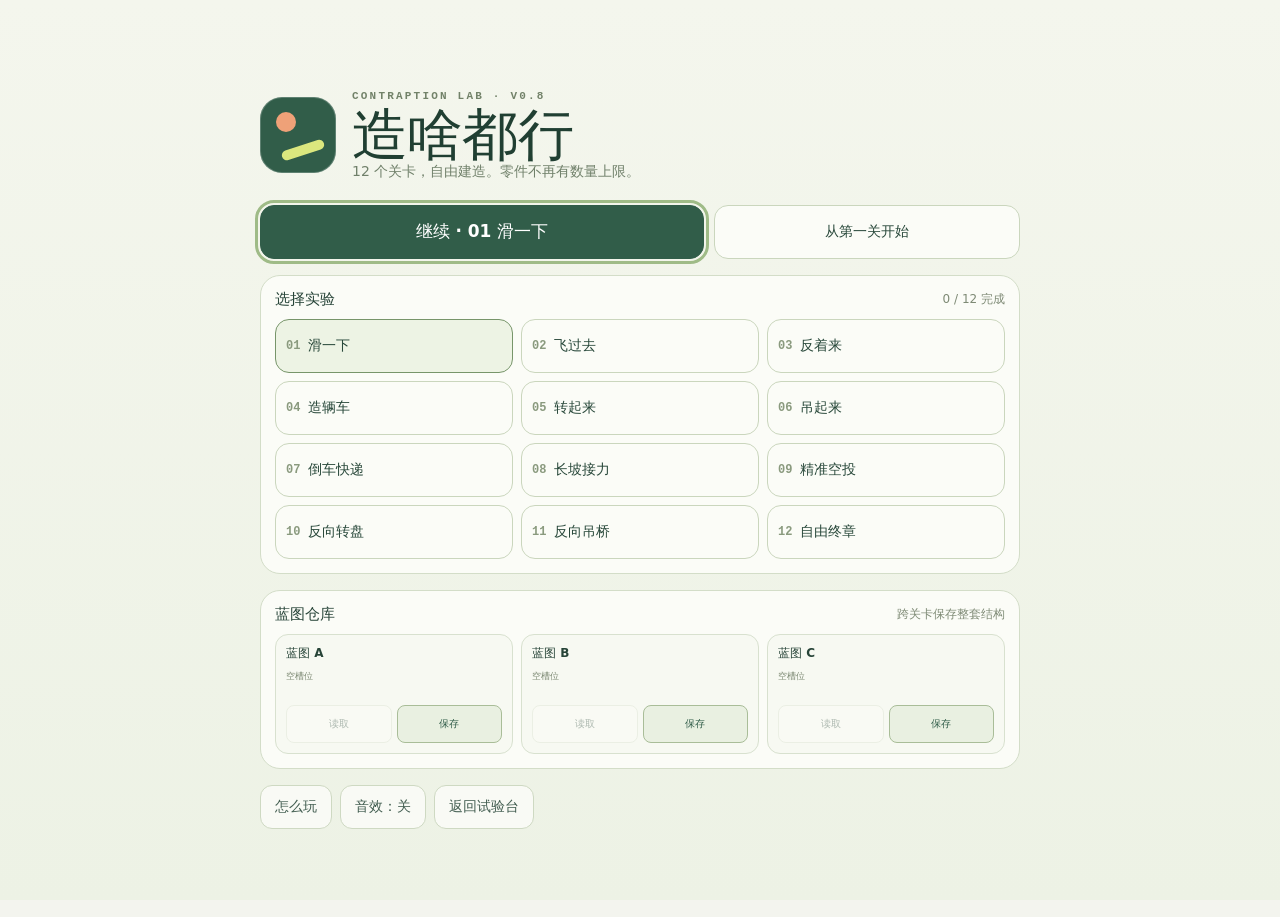
==== commit 88d6bef5: "Add files via upload" ====
--- a/index.html
+++ b/index.html
@@ -3,15 +3,15 @@
 <head>
   <meta charset="utf-8">
   <meta name="viewport" content="width=device-width, initial-scale=1, viewport-fit=cover">
-  <meta name="application-version" content="0.7.0">
+  <meta name="application-version" content="0.8.0">
   <meta name="theme-color" content="#315d49">
   <meta name="apple-mobile-web-app-capable" content="yes">
   <meta name="mobile-web-app-capable" content="yes">
   <meta name="apple-mobile-web-app-title" content="造啥都行">
   <meta name="format-detection" content="telephone=no">
   <meta name="apple-mobile-web-app-status-bar-style" content="default">
-  <meta name="description" content="造啥都行 V0.7：应力可视化、可断木板与弹簧、焊接、蓝图存档与机械建造。支持触屏和离线。">
-  <title>造啥都行 — 结构工坊 v0.7.0</title>
+  <meta name="description" content="造啥都行 V0.8：12 个关卡、无限零件、结构应力、断裂、焊接与机械建造。支持触屏和离线。">
+  <title>造啥都行 — 挑战工坊 v0.8.0</title>
   <link rel="manifest" href="./manifest.webmanifest">
   <link rel="apple-touch-icon" href="./icon-180.png">
   <link rel="icon" href="data:image/svg+xml,%3Csvg xmlns='http://www.w3.org/2000/svg' viewBox='0 0 64 64'%3E%3Crect width='64' height='64' rx='18' fill='%232f5a48'/%3E%3Ccircle cx='24' cy='22' r='10' fill='%23ed986f'/%3E%3Cpath d='M14 44 49 32 53 43 18 55Z' fill='%23dfed9c'/%3E%3C/svg%3E">
@@ -26,7 +26,7 @@
 @media(min-width:1600px){.app{padding-top:32px}.intro{margin-top:29px;margin-bottom:24px}.board-wrap{height:min(690px,calc(100dvh - 338px))}}
 @media(max-width:1100px){.app{padding:18px 18px 14px}.demo-tag{display:none}.level-tab{padding:8px 12px}.workspace{grid-template-columns:190px minmax(0,1fr);gap:12px}.parts-panel{padding:16px 11px 12px}.part-art,.part-art svg{width:54px}.part-card{padding:10px 7px}.part-copy small{font-size:8px}.part-copy strong{font-size:11px}.play-toolbar{padding:12px}.play-button{min-width:141px}.play-button kbd{display:none}.time-display>span{display:none}.intro>p{max-width:310px}.stage-label{display:none}.reset-button kbd{display:none}.board-wrap{height:clamp(380px,calc(100dvh - 286px),650px)}}
 
-/* V0.7 — blueprints, welds and stress heatmap. */
+/* V0.8 — 12 challenge levels, unlimited parts, blueprints, welds and stress heatmap. */
 .blueprint-grid{display:grid;grid-template-columns:repeat(3,1fr);gap:8px}.blueprint-card{border:1px solid #d8e1cf;border-radius:13px;background:#f7f9f2;padding:10px;display:grid;gap:8px;min-width:0}.blueprint-card strong{font-size:12px}.blueprint-meta{font-size:9px;line-height:1.45;color:#7d8a74;min-height:27px}.blueprint-actions{display:grid;grid-template-columns:1fr 1fr;gap:5px}.blueprint-actions button{min-height:38px;border:1px solid #d5decb;border-radius:8px;background:#fffef9;font-size:10px}.blueprint-actions button.primary{background:#e9f0e1;color:#315d49;border-color:#a9bd98;font-weight:700}.blueprint-actions button:disabled{opacity:.35}.stress-legend{position:absolute;left:10px;top:9px;z-index:3;pointer-events:none;padding:4px 7px;border-radius:7px;background:#fffef9d9;border:1px solid #dfe5d7;font-size:8px;color:#677b69;display:flex;gap:6px;align-items:center}.stress-legend[hidden]{display:none}.stress-bar{width:58px;height:6px;border-radius:99px;background:linear-gradient(90deg,#85a56f,#d6b05e,#c85e4e)}@media(max-width:520px){.blueprint-grid{grid-template-columns:1fr}.blueprint-card{grid-template-columns:1fr auto;align-items:center}.blueprint-meta{min-height:0}.blueprint-actions{grid-column:2;grid-row:1/3}.blueprint-actions button{min-width:58px}}
 @media(prefers-reduced-motion:reduce){*,*:before,*:after{animation:none!important;transition:none!important}}
 
@@ -451,9 +451,9 @@
 </defs></svg>
 <section class="main-menu" id="main-menu" aria-label="主菜单" hidden>
   <div class="menu-shell">
-    <div class="menu-hero"><span class="menu-logo" aria-hidden="true"></span><div><div class="menu-eyebrow">CONTRAPTION LAB · V0.7</div><h1 class="menu-title">造啥都行</h1><p class="menu-subtitle">看应力、做焊接、存蓝图。木板和弹簧过载也会损坏。</p></div></div>
+    <div class="menu-hero"><span class="menu-logo" aria-hidden="true"></span><div><div class="menu-eyebrow">CONTRAPTION LAB · V0.8</div><h1 class="menu-title">造啥都行</h1><p class="menu-subtitle">12 个关卡，自由建造。零件不再有数量上限。</p></div></div>
     <div class="menu-actions"><button class="menu-primary" id="menu-continue">继续实验</button><button id="menu-first">从第一关开始</button></div>
-    <section class="menu-section" aria-labelledby="menu-level-title"><div class="menu-section-head"><strong id="menu-level-title">选择实验</strong><span class="menu-progress" id="menu-progress">0 / 6 完成</span></div><div class="menu-levels" id="menu-levels"></div></section>
+    <section class="menu-section" aria-labelledby="menu-level-title"><div class="menu-section-head"><strong id="menu-level-title">选择实验</strong><span class="menu-progress" id="menu-progress">0 / 12 完成</span></div><div class="menu-levels" id="menu-levels"></div></section>
     <section class="menu-section blueprint-section" aria-labelledby="blueprint-title"><div class="menu-section-head"><strong id="blueprint-title">蓝图仓库</strong><span class="menu-progress">跨关卡保存整套结构</span></div><div class="blueprint-grid" id="blueprint-grid"></div></section>
     <div class="menu-footer"><button id="menu-help">怎么玩</button><button id="menu-sound">音效：关</button><button id="menu-close">返回试验台</button></div>
   </div>
@@ -463,7 +463,7 @@
     <a class="brand" href="#" aria-label="造啥都行 首页" id="home-link">
       <span class="brand-mark"><span class="brand-ball"></span><span class="brand-plank"></span></span>
       <span class="brand-type">造啥都行<span>CONTRAPTION LAB</span></span>
-      <span class="demo-tag version-badge">V0.7</span>
+      <span class="demo-tag version-badge">V0.8</span>
     </a>
     <nav class="level-tabs" aria-label="选择关卡" id="level-tabs"></nav>
     <div class="header-actions">
@@ -518,8 +518,8 @@
     <section class="lab-panel" aria-label="物理试验台">
       <div class="lab-topbar">
         <div class="stage-status"><span class="status-pill" id="status-pill"><span></span><b id="status-text">编辑中</b></span><span class="stage-label" id="stage-label">试验台 01</span><span class="compact-only mobile-clock" id="mobile-time">0.00s</span></div>
-        <div class="stage-tools"><span class="part-count" title="已使用的零件数量"><b id="part-count">1</b><span> / 8</span></span><span class="tool-divider"></span><button class="icon-button" id="undo-btn" aria-label="撤销" title="撤销（Ctrl / ⌘ + Z）"><svg><use href="#i-undo"/></svg></button><button class="icon-button" id="redo-btn" aria-label="重做" title="重做（Ctrl / ⌘ + Shift + Z）"><svg><use href="#i-redo"/></svg></button><button class="icon-button toggle-button" id="path-btn" aria-label="显示运动轨迹" title="显示运动轨迹" aria-pressed="true"><svg><use href="#i-path"/></svg></button><button class="icon-button toggle-button" id="grid-btn" aria-label="显示辅助网格" title="显示辅助网格" aria-pressed="true"><svg><use href="#i-grid"/></svg></button><button class="icon-button toggle-button" id="stress-btn" aria-label="显示结构应力" title="显示结构应力" aria-pressed="true"><svg><use href="#i-spark"/></svg></button><button class="icon-button" id="clear-btn" aria-label="清空零件" title="清空零件（可以撤销）"><svg><use href="#i-trash"/></svg></button><button class="icon-button compact-only" id="more-btn" aria-label="更多试验台选项" aria-expanded="false" aria-controls="more-menu"><svg><use href="#i-more"/></svg></button></div>
-        <div class="mobile-menu compact-only" id="more-menu" hidden><button id="mobile-path-btn" aria-pressed="true"><svg><use href="#i-path"/></svg>显示运动轨迹<span>开</span></button><button id="mobile-grid-btn" aria-pressed="true"><svg><use href="#i-grid"/></svg>显示辅助网格<span>开</span></button><button id="mobile-stress-btn" aria-pressed="true"><svg><use href="#i-spark"/></svg>显示结构应力<span>开</span></button><button id="update-app-btn"><svg><use href="#i-reset"/></svg>检查更新<span id="app-version">V0.7.0</span></button><button id="install-app-btn"><svg><use href="#i-install"/></svg>添加到主屏幕<span>像 App 一样打开</span></button><button id="mobile-clear-btn"><svg><use href="#i-trash"/></svg>清空所有零件<span>可撤销</span></button></div>
+        <div class="stage-tools"><span class="part-count" title="已使用的零件数量 · 无上限"><b id="part-count">1</b><span> 个</span></span><span class="tool-divider"></span><button class="icon-button" id="undo-btn" aria-label="撤销" title="撤销（Ctrl / ⌘ + Z）"><svg><use href="#i-undo"/></svg></button><button class="icon-button" id="redo-btn" aria-label="重做" title="重做（Ctrl / ⌘ + Shift + Z）"><svg><use href="#i-redo"/></svg></button><button class="icon-button toggle-button" id="path-btn" aria-label="显示运动轨迹" title="显示运动轨迹" aria-pressed="true"><svg><use href="#i-path"/></svg></button><button class="icon-button toggle-button" id="grid-btn" aria-label="显示辅助网格" title="显示辅助网格" aria-pressed="true"><svg><use href="#i-grid"/></svg></button><button class="icon-button toggle-button" id="stress-btn" aria-label="显示结构应力" title="显示结构应力" aria-pressed="true"><svg><use href="#i-spark"/></svg></button><button class="icon-button" id="clear-btn" aria-label="清空零件" title="清空零件（可以撤销）"><svg><use href="#i-trash"/></svg></button><button class="icon-button compact-only" id="more-btn" aria-label="更多试验台选项" aria-expanded="false" aria-controls="more-menu"><svg><use href="#i-more"/></svg></button></div>
+        <div class="mobile-menu compact-only" id="more-menu" hidden><button id="mobile-path-btn" aria-pressed="true"><svg><use href="#i-path"/></svg>显示运动轨迹<span>开</span></button><button id="mobile-grid-btn" aria-pressed="true"><svg><use href="#i-grid"/></svg>显示辅助网格<span>开</span></button><button id="mobile-stress-btn" aria-pressed="true"><svg><use href="#i-spark"/></svg>显示结构应力<span>开</span></button><button id="update-app-btn"><svg><use href="#i-reset"/></svg>检查更新<span id="app-version">V0.8.0</span></button><button id="install-app-btn"><svg><use href="#i-install"/></svg>添加到主屏幕<span>像 App 一样打开</span></button><button id="mobile-clear-btn"><svg><use href="#i-trash"/></svg>清空所有零件<span>可撤销</span></button></div>
       </div>
       <div class="board-wrap" id="board-wrap">
         <canvas id="board" tabindex="0" aria-label="物理游戏画布。点选零件，再点画布放置；拖动零件移动；双指缩放和平移。选中后可用下方按钮旋转。电脑也可用 Q、E 旋转。" aria-describedby="canvas-help">你的浏览器不支持 Canvas。请使用支持 Canvas 的现代浏览器。</canvas><div class="stress-legend" id="stress-legend" hidden><span>应力</span><i class="stress-bar"></i><span>高</span></div>
@@ -547,7 +547,7 @@
   <div class="eyebrow"><span class="tiny-dot"></span>发明家入门指南</div>
   <h2>造得离谱，也能靠谱。</h2><p class="dialog-lead">目标只有一个：让橙色小球落进绿色篮筐，并停留片刻。</p>
   <div class="help-steps"><div><b>01</b><p><strong>搭建你的机关</strong>选择零件，再点画布放置；也可以直接把零件拖进去。点同一零件按钮可取消放置。</p></div><div><b>02</b><p><strong>给它一点调整</strong>拖动移动，用下方按钮旋转和删除，长按角度按钮可连续旋转。电脑也可用 Q / E 和 Delete。</p></div><div><b>03</b><p><strong>让物理接手</strong>点「开始实验」观看。手机上再点同一按钮即可暂停或继续；「返回编辑」会保留上一轮轨迹。电脑也可按空格或 R。</p></div></div>
-  <div class="help-note"><strong>机械连接怎么做</strong><p>转轴：先点一个动态零件，再点另一个零件或空白固定点。绳子：依次点两个端点。V0.6 的绳子由多段质量节点组成，会自然摆动和下垂；转轴与绳子都有“脆 / 标准 / 强韧”三档强度，受力持续超过极限就会断裂。</p><strong>关于 V0.6.0</strong><p>木板、弹簧、风扇和轮子都能切换“固定 / 动态”。动态风扇会被碰撞和重力带走，风场跟着它移动；动态弹簧会产生后坐。轮子固定时不会滚动，切回动态后可用电机。断裂属于实验运行状态，不会破坏编辑布局，返回编辑即可重来。</p><p>触屏技巧：双指捏合缩放、双指或空白处拖动平移。手机编辑时会自动计算最佳取景，让起点和终点保持可见并把地面贴在场景底部；开始实验后镜头会跟随小球，接近画面边缘会提前追踪，接近终点时自动把终点带入视野。手动拖动或缩放会暂时接管镜头；点「全景」可查看完整试验台。游戏不会上传布局；慢放不改变物理参数。</p></div>
+  <div class="help-note"><strong>自由建造</strong><p>V0.8 已取消所有关卡的零件数量限制。你可以继续放置任意数量的零件；关卡中的“推荐用量”只用于挑战自己，不会阻止建造。结构很大时手机可能变慢。</p><strong>机械连接怎么做</strong><p>转轴：先点一个动态零件，再点另一个零件或空白固定点。绳子：依次点两个端点。V0.6 的绳子由多段质量节点组成，会自然摆动和下垂；转轴与绳子都有“脆 / 标准 / 强韧”三档强度，受力持续超过极限就会断裂。</p><strong>关于 V0.6.0</strong><p>木板、弹簧、风扇和轮子都能切换“固定 / 动态”。动态风扇会被碰撞和重力带走，风场跟着它移动；动态弹簧会产生后坐。轮子固定时不会滚动，切回动态后可用电机。断裂属于实验运行状态，不会破坏编辑布局，返回编辑即可重来。</p><p>触屏技巧：双指捏合缩放、双指或空白处拖动平移。手机编辑时会自动计算最佳取景，让起点和终点保持可见并把地面贴在场景底部；开始实验后镜头会跟随小球，接近画面边缘会提前追踪，接近终点时自动把终点带入视野。手动拖动或缩放会暂时接管镜头；点「全景」可查看完整试验台。游戏不会上传布局；慢放不改变物理参数。</p></div>
   <button class="primary-button dialog-start" id="help-start">懂了，开始发明 <svg><use href="#i-arrow"/></svg></button>
 </dialog>
 
@@ -699,7 +699,7 @@
 </script>
 <script>
 /*
- * Contraption Lab v0.7 — self-contained mechanical solver.
+ * Contraption Lab v0.8 — self-contained mechanical solver.
  * Units: logical pixels, seconds, arbitrary consistent mass units; dt = 1/240 s.
  * Circle/OBB + SAT contacts, sequential impulses, Coulomb friction,
  * revolute anchors and a segmented, mass-bearing tension rope.
@@ -1013,7 +1013,7 @@
 function create(level,items){return items.some(p=>isLink(p)||isDynamic(p))?createMechanical(level,items):L.create(level,items);}
 function step(sim,dt=DT){return sim.mechanical?stepMechanical(sim,dt):L.step(sim,dt);}
 function run(level,items,seconds=34){const s=create(level,items);while(s.state==='running'&&s.time<seconds)step(s);return s;}
-return {...L,part,dimensions,hitPart,isLink,isDynamic,anchorPoint,endpoint,connection,strengthOf,create,step,run,mechanicalVersion:'0.7.0'};
+return {...L,part,dimensions,hitPart,isLink,isDynamic,anchorPoint,endpoint,connection,strengthOf,create,step,run,mechanicalVersion:'0.8.0'};
 });
 
 </script>
@@ -1084,6 +1084,44 @@
 
 </script>
 <script>
+(function(root,factory){if(typeof module==='object'&&module.exports)module.exports=factory(require('./physics.js'));else root.LabLevels.push(...factory(root.LabPhysics));})(typeof globalThis!=='undefined'?globalThis:this,function(P){
+ const plank=(id,x,y,length,deg,dynamic=false,extra={})=>P.part('plank',x,y,deg*P.DEG,{id,length,dynamic,...extra});
+ const spring=(id,x,y,deg,power=760,dynamic=false,extra={})=>P.part('spring',x,y,deg*P.DEG,{id,power,dynamic,...extra});
+ const fan=(id,x,y,deg,power=850,dynamic=false,extra={})=>P.part('fan',x,y,deg*P.DEG,{id,power,dynamic,...extra});
+ const wheel=(id,x,y,radius=32,motor=0,extra={})=>P.part('wheel',x,y,0,{id,radius,motor,...extra});
+ const axle=(id,a,b,at,items,extra={})=>P.connection('axle',P.endpoint(a,at),P.endpoint(b,at),items,{id,...extra});
+ const rope=(id,a,pa,b,pb,items,extra={})=>P.connection('rope',P.endpoint(a,pa),P.endpoint(b,pb),items,{id,...extra});
+ const weld=(id,a,pa,b,pb,items,extra={})=>P.connection('weld',P.endpoint(a,pa),P.endpoint(b,pb),items,{id,...extra});
+ const reverseCar=()=>{const deck=plank('c7-deck',740,386,206,0,true),wl=wheel('c7-wl',813,420,32,-4),wr=wheel('c7-wr',667,420,32,-4),all=[deck,wl,wr];all.push(axle('c7-a1',wl,deck,wl,all),axle('c7-a2',wr,deck,wr,all));return all;};
+ const longRamp=()=>[plank('c8-p1',261,271,290,18),plank('c8-p2',530,356,290,18),plank('c8-p3',758,429,210,18)];
+ const airMail=()=>[spring('c9-s1',180,414,30,825),fan('c9-f1',335,230,0,1000)];
+ const reversePivot=()=>{const deck=plank('c10-deck',518,352,330,0,true),all=[deck];all.push(axle('c10-pivot',deck,null,{x:575,y:352},all,{strength:1.6}));return all;};
+ const reverseSuspension=()=>{const deck=plank('c11-deck',537,357,330,-14,true),all=[deck],l=P.anchorPoint({body:deck.id,x:-148,y:0},all),r=P.anchorPoint({body:deck.id,x:148,y:0},all);all.push(rope('c11-r1',null,{x:l.x,y:137},deck,l,all,{strength:1.6}),rope('c11-r2',null,{x:r.x,y:137},deck,r,all,{strength:1.6}));return all;};
+ const finale=()=>{const deck=plank('c12-deck',260,386,206,0,true),wl=wheel('c12-wl',187,420,32,4),wr=wheel('c12-wr',333,420,32,4),all=[deck,wl,wr];all.push(axle('c12-a1',wl,deck,wl,all,{strength:1.7}),axle('c12-a2',wr,deck,wr,all,{strength:1.7}));const sign=plank('c12-sign',100,120,120,0,true,{strength:2});all.push(sign);all.push(weld('c12-weld',sign,{x:100,y:120},null,{x:100,y:120},all,{strength:2}));const weight=plank('c12-weight',900,140,100,0,true,{strength:2});all.push(weight);all.push(rope('c12-rope',null,{x:900,y:40},weight,{x:900,y:140},all,{length:100,strength:2}));return all;};
+ return [
+  {id:'reverse-car',name:'倒车快递',tag:'挑战 · 反向动力',title:'终点在左边，车也能倒着开。',mechanical:true,
+   description:'把动力小车的方向整个反过来。电机方向、车身位置和推球方向都要一起考虑。',hint:'轮子电机切到向左；两个轮子都用转轴连接车身。',budget:6,par:5,
+   start:{x:565,y:427},goal:{x:190,y:548},terrain:[{x:630,y:532,w:740,h:120},{x:98,y:600,w:196,h:40}],initial:[plank('c7-start',740,386,206,0,true)],example:reverseCar()},
+  {id:'long-ramp',name:'长坡接力',tag:'挑战 · 精准坡道',title:'路更长，接缝更重要。',
+   description:'用多段木板把小球稳定地送到更远的终点。零件已经无限，但越简洁越漂亮。',hint:'三个坡段之间尽量不要留台阶；小球高速时很容易从接缝弹出去。',budget:4,par:3,
+   start:{x:175,y:145},goal:{x:882,y:526},terrain:[{x:130,y:574,w:220,h:92},{x:915,y:584,w:170,h:72}],initial:[plank('c8-start',261,271,290,18)],example:longRamp()},
+  {id:'precision-airmail',name:'精准空投',tag:'挑战 · 弹射与气流',title:'飞得远不难，落得准才难。',
+   description:'先用弹簧获得高度和速度，再让风扇把飞行轨迹推向终点。',hint:'先调弹簧角度，再微调风扇；风力过大也可能把球吹过头。',budget:4,par:2,
+   start:{x:176,y:182},goal:{x:880,y:526},terrain:[{x:130,y:574,w:220,h:92},{x:520,y:550,w:82,h:140},{x:915,y:584,w:170,h:72}],initial:[spring('c9-start',180,414,20,650)],example:airMail()},
+  {id:'reverse-pivot',name:'反向转盘',tag:'挑战 · 偏心转轴',title:'同一个跷跷板，换边也成立。',mechanical:true,
+   description:'小球从右上方落下。用偏心转轴让动态木板接住它，再把它导向左侧终点。',hint:'转轴不要放在木板中心；镜像思考上一关转轴的受力方向。',budget:4,par:2,
+   start:{x:647,y:155},goal:{x:219,y:526},terrain:[{x:902,y:570,w:196,h:100},{x:390,y:511,w:70,h:218},{x:139,y:585,w:278,h:70}],initial:[plank('c10-start',518,352,330,0,true)],example:reversePivot()},
+  {id:'reverse-ropebridge',name:'反向吊桥',tag:'挑战 · 柔性结构',title:'吊桥换个坡向，受力也会变。',mechanical:true,
+   description:'两根柔性绳悬吊动态桥面，让小球从右侧安全经过。绳太脆会断，绳太长会下垂。',hint:'左右绳长决定静止坡度；先让桥面形成向左下方的轻微坡度。',budget:5,par:3,
+   start:{x:656,y:190},goal:{x:264,y:526},terrain:[{x:907,y:578,w:186,h:84},{x:165,y:585,w:330,h:70}],initial:[plank('c11-start',537,357,330,-14,true)],example:reverseSuspension()},
+  {id:'free-build-finale',name:'自由终章',tag:'终章 · 无限建造',title:'没有零件上限，只有你的机器。',mechanical:true,
+   description:'最后一关不再限制你怎么造。轮子、转轴、绳子、焊点和动态部件都能一起使用。示例只是一种简单答案。',hint:'界面只统计当前零件数量，不会再出现“零件已满”。大型结构在手机上可能降低帧率。',budget:8,par:5,
+   start:{x:435,y:427},goal:{x:810,y:548},terrain:[{x:370,y:532,w:740,h:120},{x:902,y:600,w:196,h:40}],initial:[plank('c12-start',260,386,206,0,true)],example:finale()}
+ ];
+});
+
+</script>
+<script>
 /* 造啥都行 — presentation, editor, persistence and game loop. No network access required. */
 (() => {
   'use strict';
@@ -1128,7 +1166,7 @@
   const icon = name => `<svg aria-hidden="true"><use href="#i-${name}"/></svg>`;
 
   function sanitizeParts(data) {
-    if(!Array.isArray(data)||data.length>level().budget)return null;
+    if(!Array.isArray(data))return null;
     const out=[],ids=new Set();
     for(const p of data){
       if(!p||!NAMES[p.type]||typeof p.id!=='string'||p.id.length>80||ids.has(p.id))return null;
@@ -1204,12 +1242,12 @@
     const a=linkPending,b=(type==='axle'||type==='weld')?P.endpoint(p,P.anchorPoint(a,items)):pickEndpoint(p,point);
     if(a.body===b.body){toast('至少一端要连零件，不能连回同一个零件。');return;}
     if(type==='rope'){const A=P.anchorPoint(a,items),B=P.anchorPoint(b,items);if(Math.hypot(A.x-B.x,A.y-B.y)<24){toast('两个端点太近，再选远一点。');return;}}
-    if(items.length>=level().budget){toast('零件已满，请先删除一个。');return;}
     const joint=P.connection(type,a,b,items);
     mutate(()=>{items.push(joint);selectedId=joint.id;activeTool=ghost=linkPending=null;},type==='axle'?(b.body?'转轴已连接：零件可以相对旋转。':'转轴已钉住：零件可以绕它旋转。'):type==='weld'?(b.body?'焊接完成：位置和角度被锁住。':'焊点固定到场景：结构不会自由旋转。'):'绳子已连接：下方可调整最大长度。');
+    maybeWarnPartCount();
   }
   function save() {
-    refreshLinks();storage.version='0.7.0';
+    refreshLinks();storage.version='0.8.0';
     storage.drafts[level().id] = { parts: P.clone(items), example: usedExample };
     storage.level = levelIndex;
     try { localStorage.setItem(KEY, JSON.stringify(storage)); storageOK = true; }
@@ -1219,6 +1257,10 @@
   function toast(message, duration = 2500) {
     clearTimeout(toastTimer); $('toast').textContent = message; $('toast').hidden = false;
     toastTimer = setTimeout(() => { $('toast').hidden = true; }, duration);
+  }
+  let partPerfWarningShown=false;
+  function maybeWarnPartCount(){
+    if(items.length>=120&&!partPerfWarningShown){partPerfWarningShown=true;toast('零件数量不设上限；当前结构较大，手机可能开始变慢。',3200);}
   }
   function pushHistory(before) {
     if (JSON.stringify(before) === JSON.stringify(snapshot())) return;
@@ -1267,17 +1309,17 @@
   function chooseTool(type){
     if(!editing()){toast('先返回编辑，再调整你的发明。');return;}
     if(activeTool===type){activeTool=ghost=linkPending=null;updateUI();return;}
-    if(items.length>=level().budget){toast('零件已满，可以删除一个或撤销。');return;}
     activeTool=type;selectedId=null;linkPending=null;chooseCategory(['wheel','axle','rope','weld'].includes(type)?'mechanical':'basic');
     if(type==='axle'||type==='rope'||type==='weld'){ghost=null;updateUI();return;}
     ghost=P.part(type,pointer.inside?pointer.x:500,pointer.inside?pointer.y:320,(type==='plank'?18:type==='spring'?25:0)*P.DEG);
     clampPart(ghost);updateUI();
   }
   function placeTool(point) {
-    if (!editing() || !activeTool || !point.inside || items.length >= level().budget) return;
+    if (!editing() || !activeTool || !point.inside) return;
     if(['axle','rope','weld'].includes(activeTool)){connectAt(point);return;}
     const p = clampPart({ ...ghost, id: P.part(activeTool, 0, 0).id, x: point.x, y: point.y });
     mutate(() => { items.push(p); selectedId = p.id; activeTool = ghost = null; });
+    maybeWarnPartCount();
     suppressInspectorUntil=performance.now()+70;
     canvas.focus({ preventScroll: true });
   }
@@ -1403,7 +1445,7 @@
     $('status-pill').className = 'status-pill ' + mode;
     $('status-text').textContent = { edit: '编辑中', running: '实验中', paused: '已暂停', won: '成功抵达', lost: '再试一次' }[mode];
     wrap.dataset.mode = mode; $('part-count').textContent = items.length;
-    document.querySelector('.part-count>span').textContent = ' / ' + l.budget;
+    document.querySelector('.part-count>span').textContent = ' 个';
     document.querySelectorAll('.part-card').forEach(el => {
       const active = el.dataset.tool === activeTool;
       el.classList.toggle('active', active); el.setAttribute('aria-pressed', String(active)); el.disabled = !editing();
@@ -1869,7 +1911,6 @@
     const copies=[];const map=new Map();
     for(const q of bodies){const c=P.clone(q);c.id=P.part(q.type,0,0).id;c.x+=34;c.y+=34;map.set(q.id,c.id);copies.push(clampPart(c));}
     for(const q of links){if((q.a.body&&!map.has(q.a.body))||(q.b.body&&!map.has(q.b.body)))continue;const a=P.clone(q.a),b=P.clone(q.b);if(a.body)a.body=map.get(a.body);else{a.x+=34;a.y+=34;}if(b.body)b.body=map.get(b.body);else{b.x+=34;b.y+=34;}copies.push(P.connection(q.type,a,b,[...items,...copies],{length:q.length,strength:q.strength,restAngle:q.restAngle}));}
-    if(items.length+copies.length>level().budget){toast('复制后会超过零件上限，先删掉一些零件。');return;}
     mutate(()=>{items.push(...copies);selectedId=map.get(p.id);},`已复制 ${copies.length} 个零件 / 连接。`);
   }
   $('duplicate-btn').onclick=duplicateAssembly;
